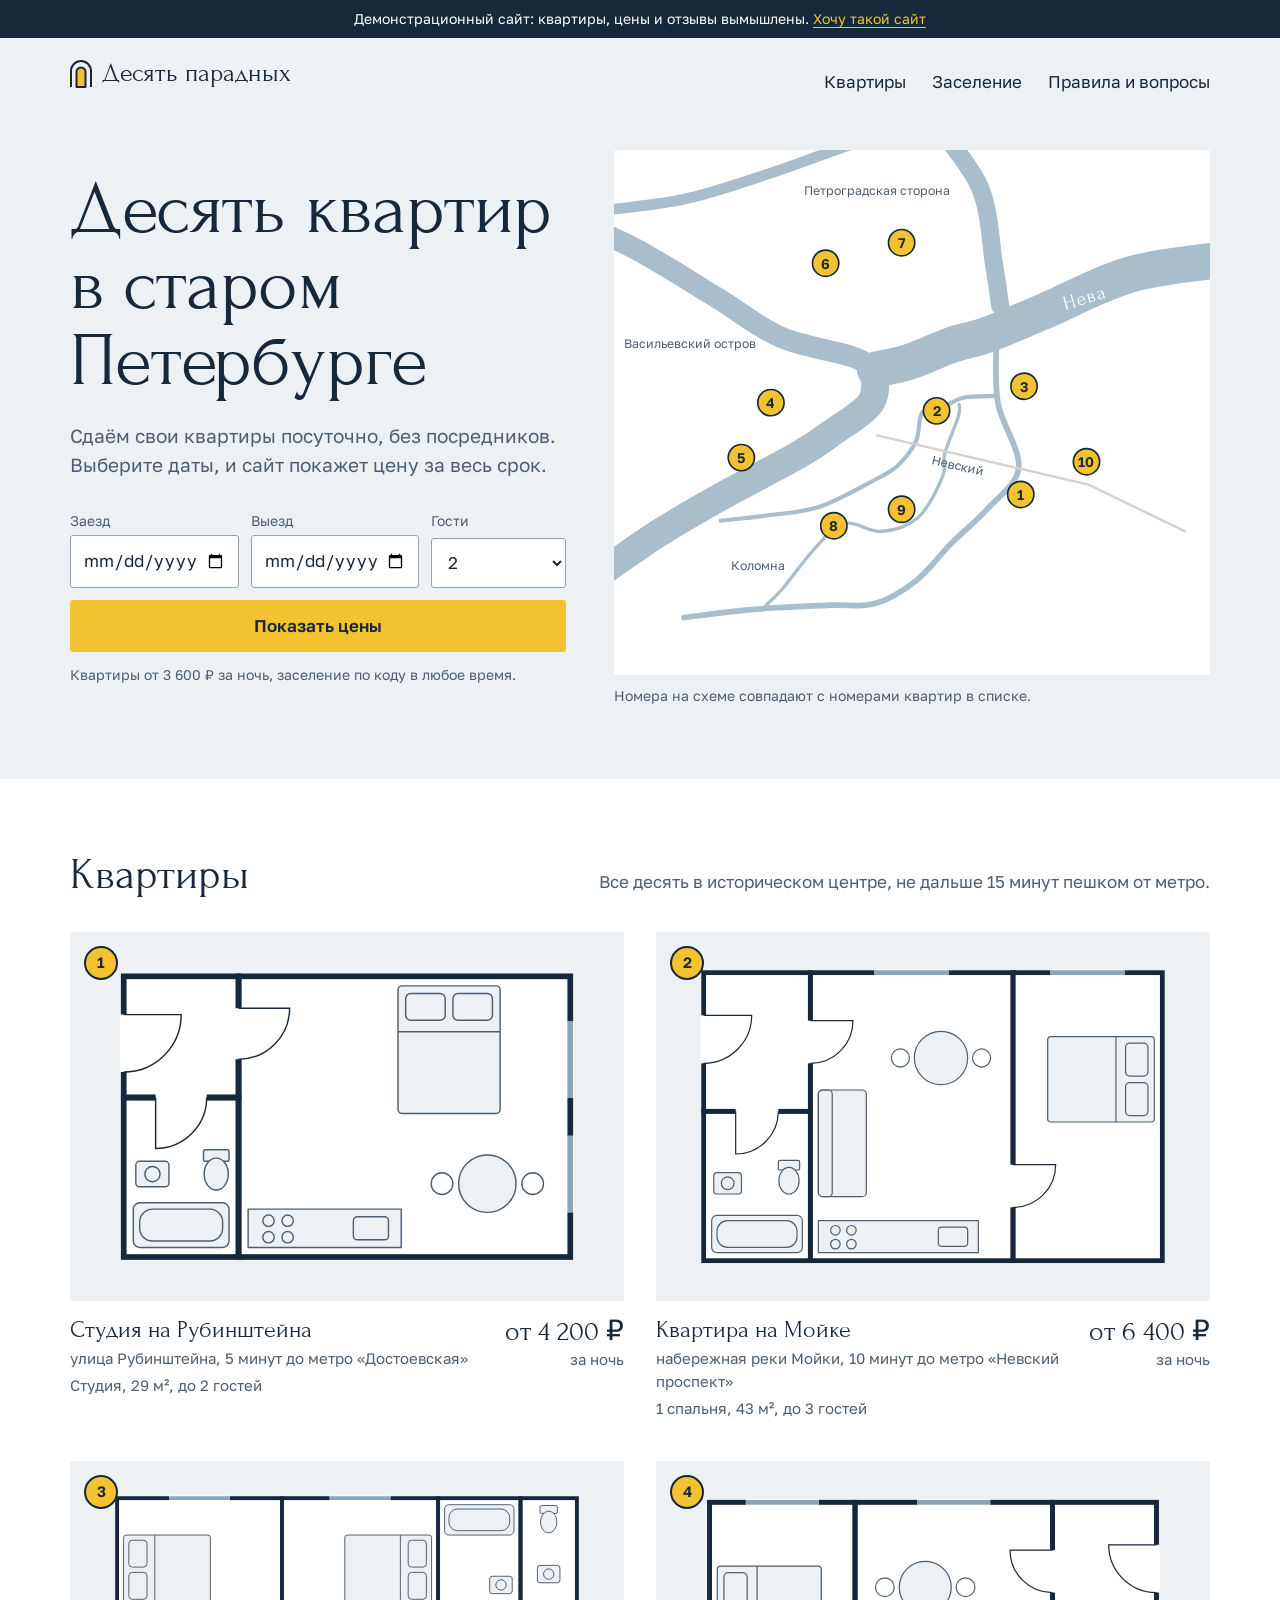
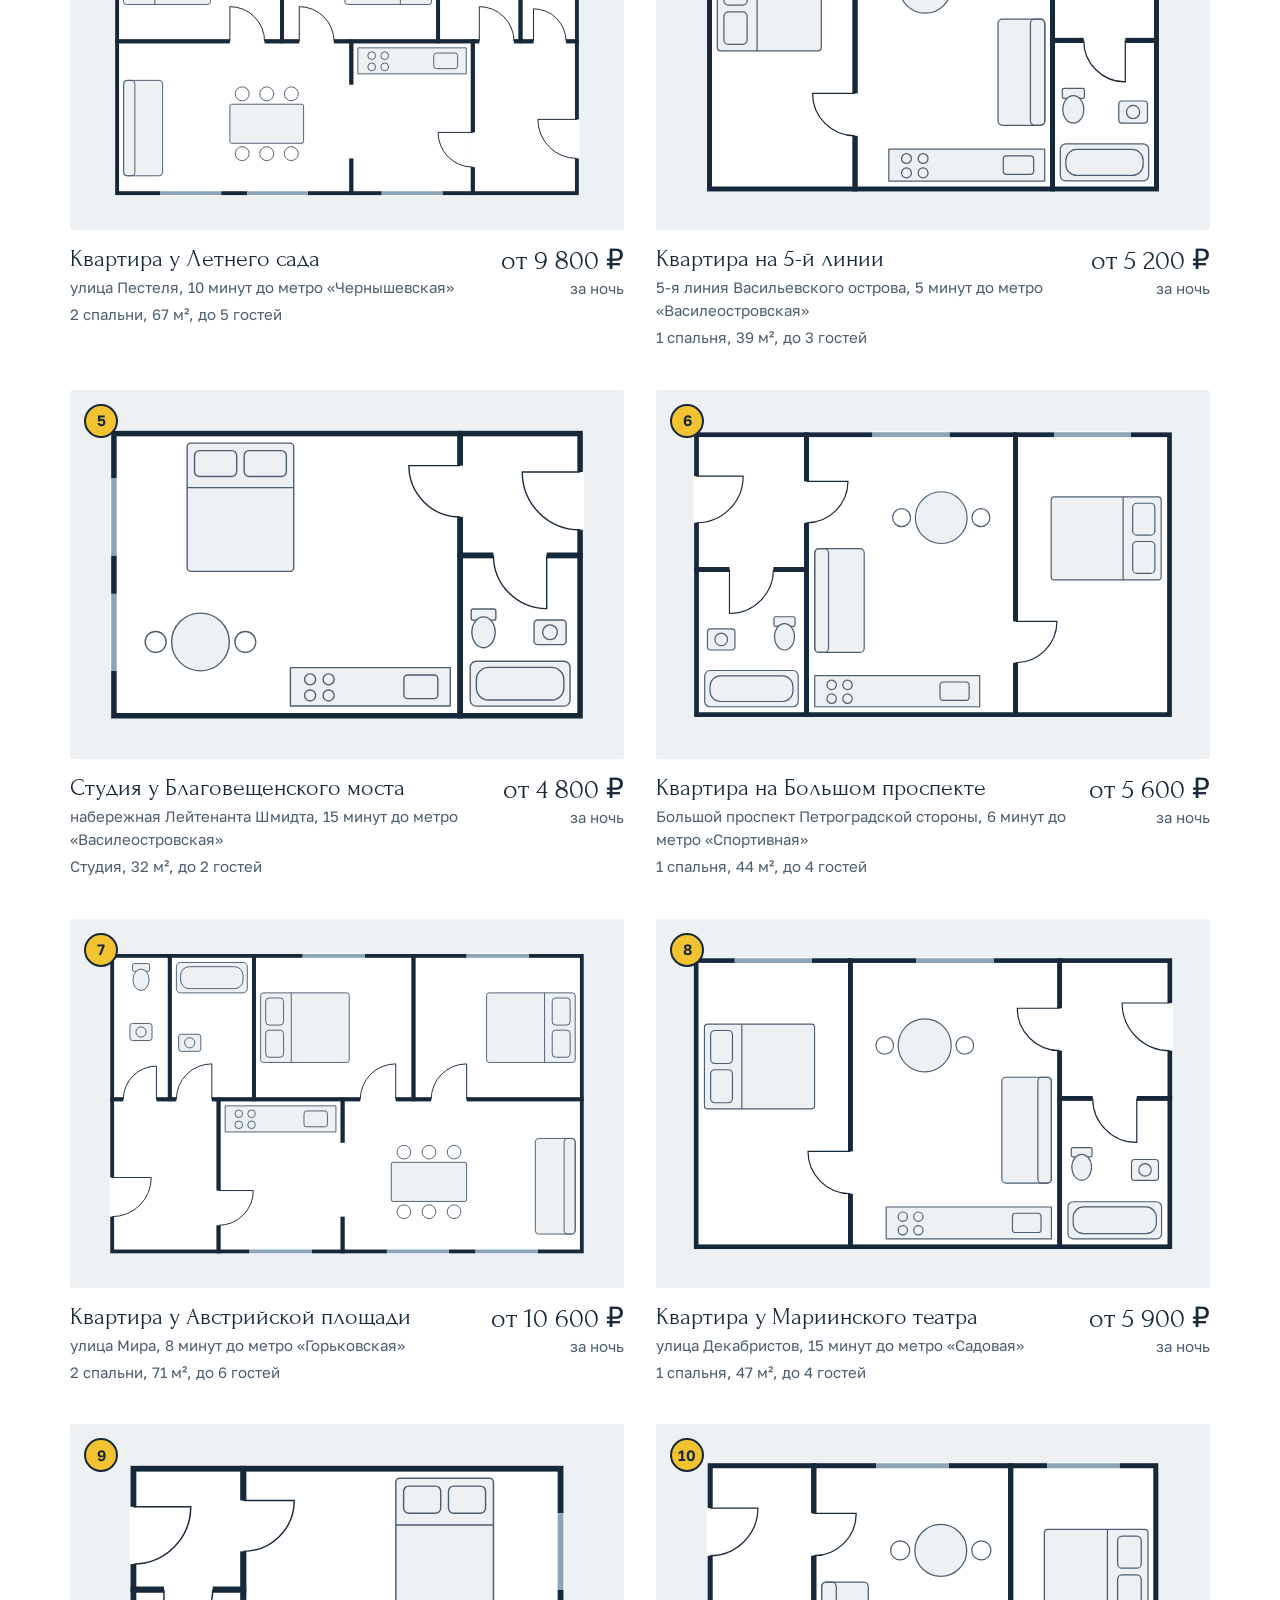
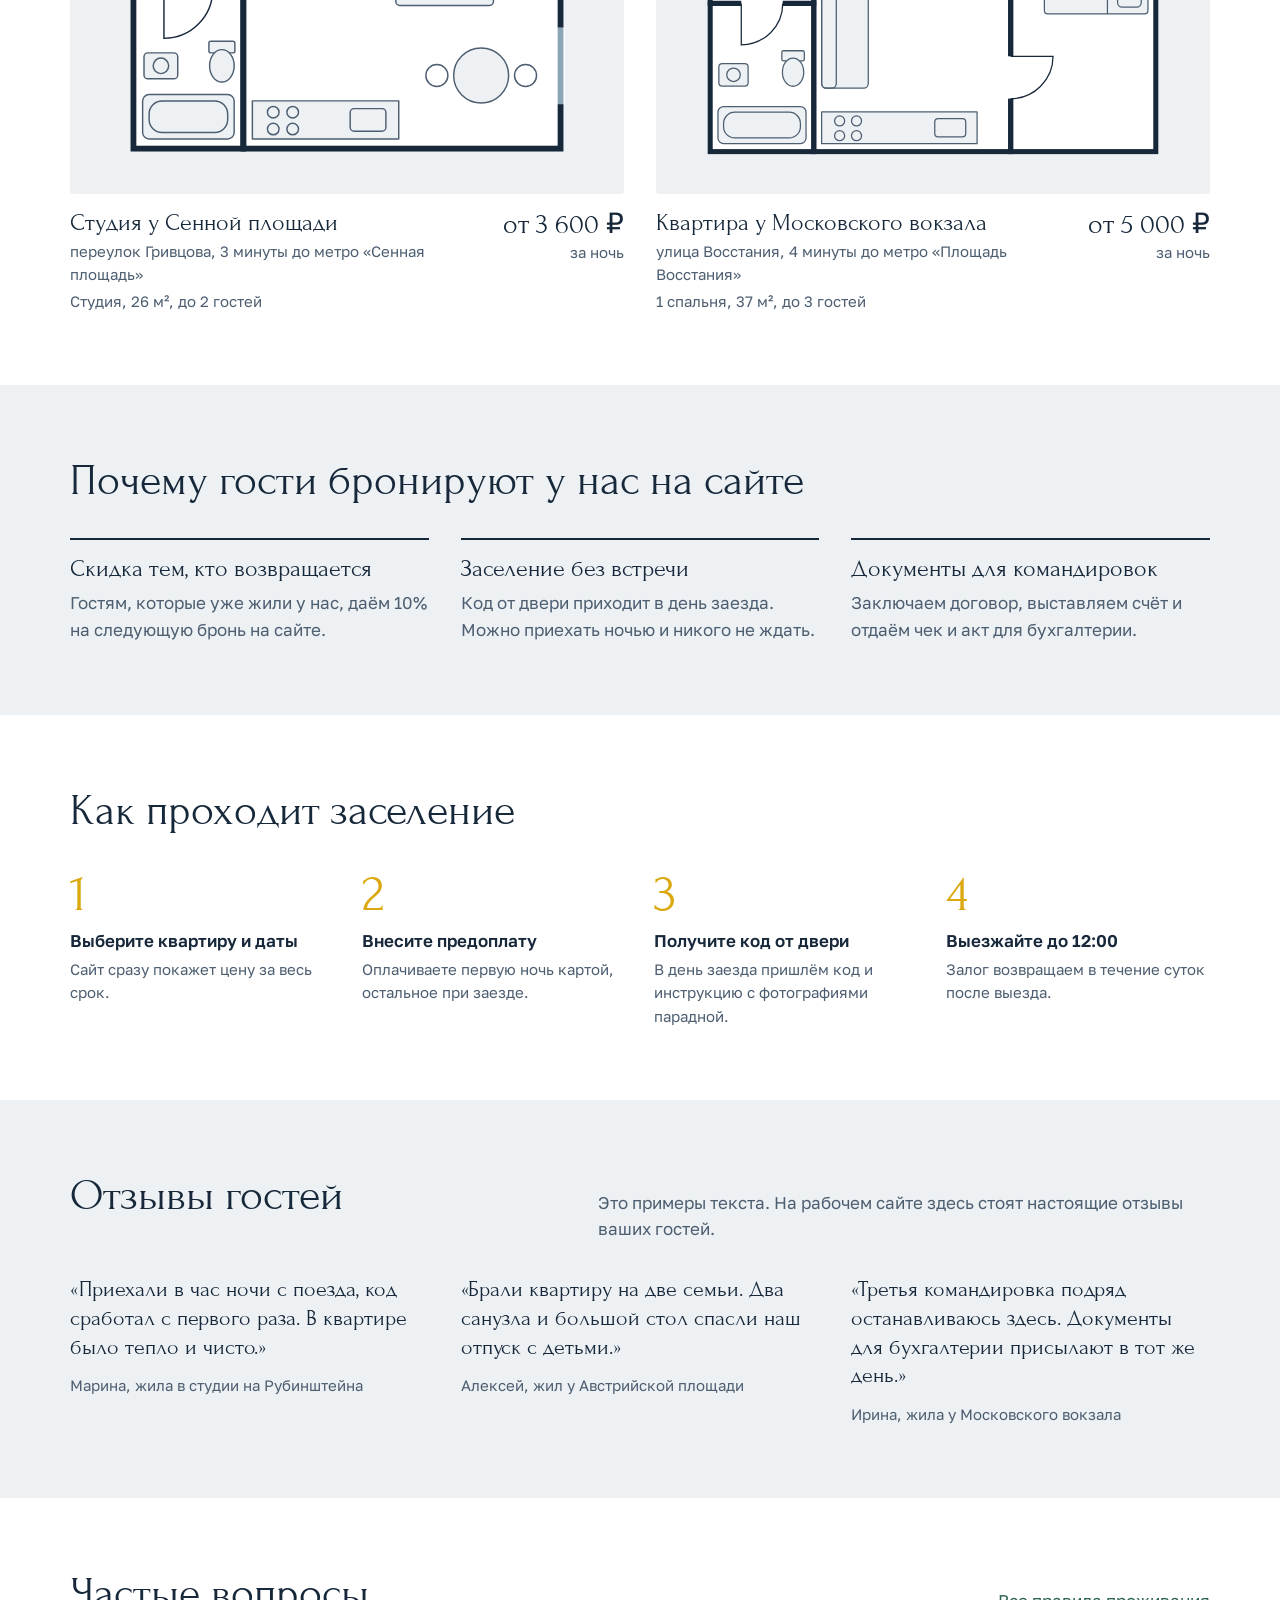
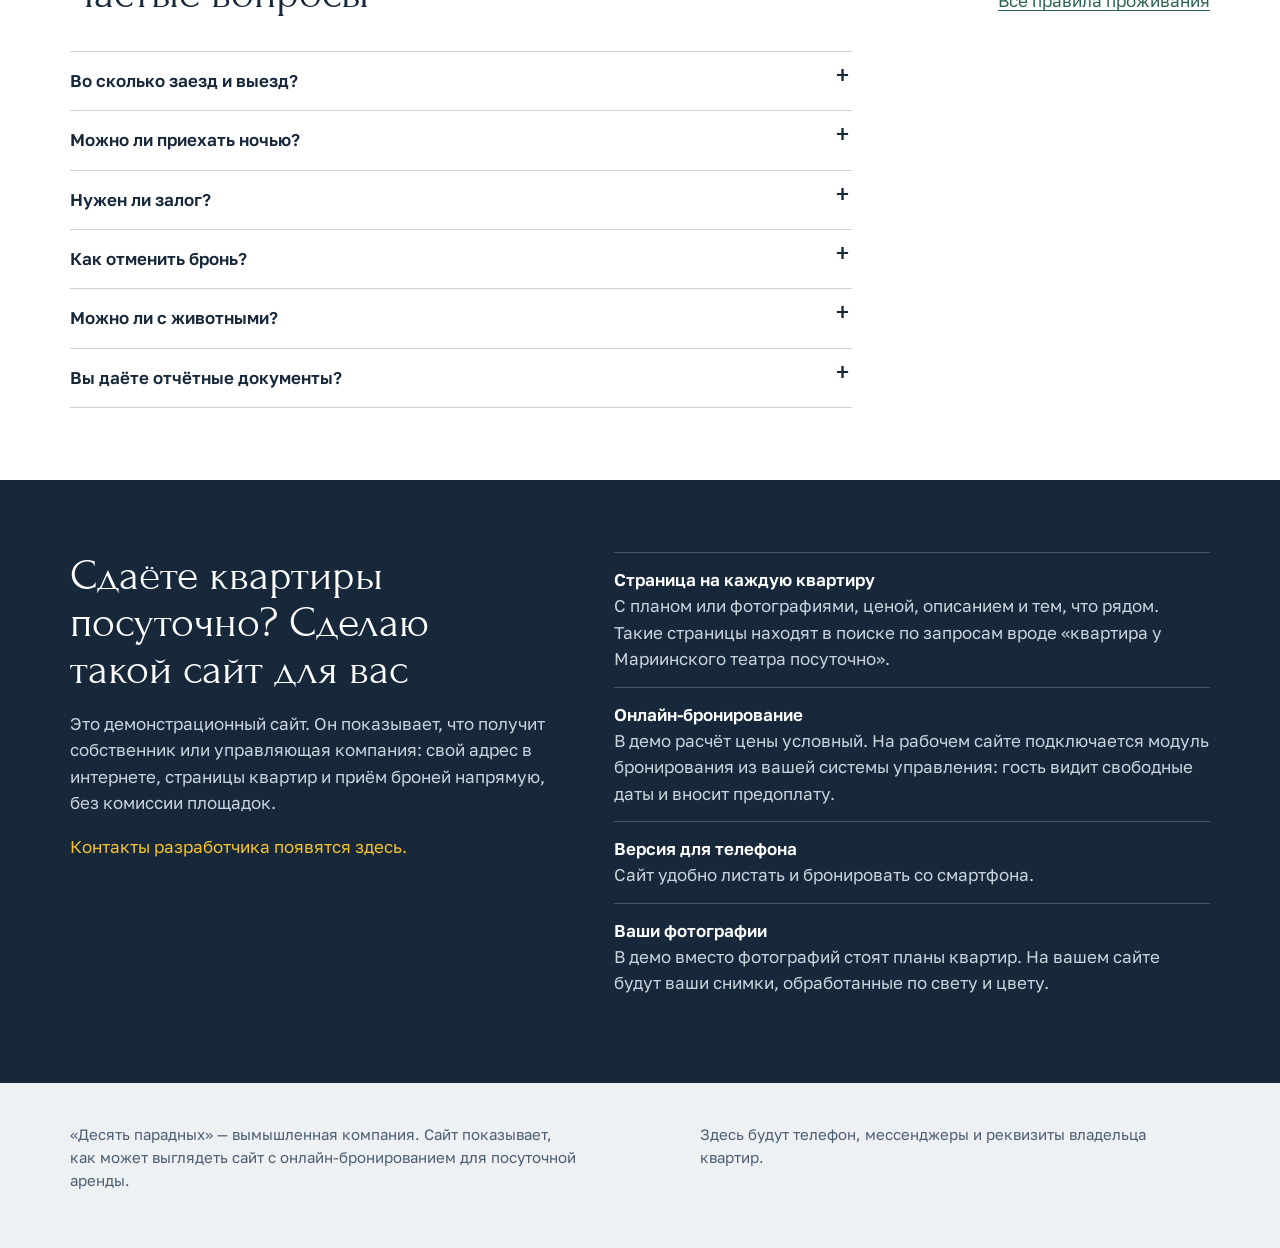
==== index.html @ 89859d84 "Демонстрационный сайт посуточной аренды «Десять парадных» Главная с подбором по датам и схемой центр" ====
<!doctype html>
<html lang="ru">
<head>
<meta charset="utf-8">
<meta name="viewport" content="width=device-width, initial-scale=1">
<title>Десять парадных — квартиры посуточно в центре Санкт-Петербурга</title>
<meta name="description" content="Десять квартир посуточно в историческом центре Петербурга от 3 600 ₽ за ночь. Бронирование напрямую у собственника, заселение по коду в любое время.">
<meta name="robots" content="noindex">
<meta property="og:type" content="website">
<meta property="og:title" content="Десять парадных — квартиры посуточно в центре Санкт-Петербурга">
<meta property="og:description" content="Десять квартир посуточно в историческом центре Петербурга от 3 600 ₽ за ночь. Бронирование напрямую у собственника, заселение по коду в любое время.">
<meta property="og:locale" content="ru_RU">
<meta name="theme-color" content="#17283a">
<link rel="icon" href="assets/favicon.svg" type="image/svg+xml">
<link rel="preconnect" href="https://fonts.googleapis.com"><link rel="preconnect" href="https://fonts.gstatic.com" crossorigin><link rel="stylesheet" href="https://fonts.googleapis.com/css2?family=Forum&amp;family=Golos+Text:wght@400;500;600&amp;display=swap">
<link rel="stylesheet" href="assets/style.css">
</head>
<body>
<p class="demo-note">Демонстрационный сайт: квартиры, цены и отзывы вымышлены. <a href="index.html#owners">Хочу такой сайт</a></p>
<header class="wrap site-header">
<a class="brand" href="index.html"><svg viewBox="0 0 22 28" aria-hidden="true" focusable="false"><path d="M1 27V11a10 10 0 0 1 20 0v16" fill="none" stroke="currentColor" stroke-width="2"/><path d="M6.5 27V12a4.5 4.5 0 0 1 9 0v15z" fill="#f2c230" stroke="currentColor" stroke-width="2" stroke-linejoin="round"/></svg>Десять парадных</a>
<nav class="site-nav" aria-label="Основное меню">
<a href="index.html#kvartiry">Квартиры</a>
<a href="index.html#zaselenie">Заселение</a>
<a href="pravila.html">Правила и вопросы</a>
</nav>
</header>
<main>
<div class="wrap hero">
<div>
<h1>Десять квартир в старом Петербурге</h1>
<p class="hero-lead">Сдаём свои квартиры посуточно, без посредников. Выберите даты, и сайт покажет цену за весь срок.</p>
<form class="search" data-search novalidate>
<div class="field"><label for="s-in">Заезд</label><input id="s-in" name="in" type="date" required></div>
<div class="field"><label for="s-out">Выезд</label><input id="s-out" name="out" type="date" required></div>
<div class="field field-guests"><label for="s-g">Гости</label><select id="s-g" name="g"><option value="1">1</option><option value="2" selected>2</option><option value="3">3</option><option value="4">4</option><option value="5">5</option><option value="6">6</option></select></div>
<button class="button" type="submit">Показать цены</button>
<p class="form-error" data-error role="alert"></p>
</form>
<p class="search-hint">Квартиры от 3 600 ₽ за ночь, заселение по коду в любое время.</p>
</div>
<figure class="map-figure">
<svg class="map" viewBox="0 0 725 639" role="group" aria-label="Схема центра Санкт-Петербурга с квартирами"><path class="map-water" stroke-width="44" d="M775.2 129.8 C751.8 133.1 677.2 138.6 635.1 149.8 C593.0 160.9 552.6 184.2 522.6 196.7 C492.6 209.2 473.8 217.8 455.1 224.6 C436.3 231.5 425.9 232.1 410.1 237.6 C394.2 243.1 375.5 252.6 360.1 257.6 C344.7 262.6 324.7 265.9 317.6 267.6"/><path class="map-water" stroke-width="34" d="M317.6 267.6 C316.7 274.2 321.3 294.7 312.6 307.5 C303.8 320.3 280.1 333.6 265.1 344.4 C250.1 355.3 244.2 359.9 222.5 372.4 C200.9 384.9 163.8 403.2 135.0 419.3 C106.3 435.5 80.9 449.3 50.0 469.2 C19.2 489.2 -33.3 527.5 -50.0 539.1"/><path class="map-water" stroke-width="26" d="M317.6 267.6 C313.0 264.9 309.2 258.3 290.1 251.6 C270.9 244.9 230.0 239.6 202.5 227.6 C175.0 215.7 154.6 197.7 125.0 179.7 C95.4 161.7 56.7 136.4 25.0 119.8 C-6.7 103.2 -50.0 86.5 -65.0 79.9"/><path class="map-water" stroke-width="22" d="M470.1 189.7 C468.8 181.4 466.8 163.9 462.6 139.8 C458.4 115.6 458.0 74.9 445.1 44.9 C432.2 15.0 395.1 -25.8 385.1 -39.9"/><path class="map-water" stroke-width="13" d="M385.1 -39.9 C366.7 -33.6 308.4 -13.6 275.1 -2.0 C241.7 9.7 216.7 19.6 185.0 30.0 C153.4 40.3 120.0 52.4 85.0 59.9 C50.0 67.4 -6.7 72.4 -25.0 74.9"/><path class="map-water" stroke-width="7" d="M465.1 241.6 C465.5 252.9 463.0 285.4 467.6 309.5 C472.2 333.6 494.7 365.2 492.6 386.4 C490.5 407.5 468.8 420.8 455.1 436.3 C441.3 451.8 424.7 464.6 410.1 479.2 C395.5 493.9 383.0 512.0 367.6 524.2 C352.2 536.3 335.1 547.1 317.6 552.1 C300.1 557.1 287.1 552.9 262.6 554.1 C238.0 555.3 199.6 556.6 170.0 559.1 C140.4 561.6 99.2 567.4 85.0 569.1"/><path class="map-water" stroke-width="5" d="M465.1 299.5 C458.4 299.9 436.3 299.0 425.1 301.5 C413.8 304.0 405.9 311.5 397.6 314.5 C389.2 317.5 380.1 312.8 375.1 319.5 C370.1 326.1 372.6 343.6 367.6 354.4 C362.6 365.2 353.4 376.6 345.1 384.4 C336.7 392.2 333.4 393.0 317.6 401.4 C301.7 409.7 271.3 427.1 250.1 434.3 C228.8 441.5 210.0 441.5 190.0 444.3 C170.0 447.1 140.0 450.1 130.0 451.3"/><path class="map-water" stroke-width="4" d="M420.1 309.5 C419.9 312.0 422.0 314.5 419.1 324.5 C416.2 334.5 405.8 357.3 402.6 369.4 C399.4 381.6 405.5 384.4 400.1 397.4 C394.7 410.3 382.6 436.1 370.1 447.3 C357.6 458.4 340.1 463.1 325.1 464.3 C310.1 465.4 293.4 450.9 280.1 454.3 C266.7 457.6 257.6 470.9 245.1 484.2 C232.5 497.5 215.0 522.5 205.0 534.1 C195.0 545.8 188.4 550.8 185.0 554.1"/><path class="map-street" d="M320.1 347.4 L577.6 407.3 L695.1 464.3"/><text class="map-label map-label-water" x="575.1" y="186.7" text-anchor="middle" transform="rotate(-16 575.1 186.7)" aria-hidden="true">Нева</text><text class="map-label" x="12.5" y="241.6" text-anchor="start" aria-hidden="true">Васильевский остров</text><text class="map-label" x="320.1" y="54.9" text-anchor="middle" aria-hidden="true">Петроградская сторона</text><text class="map-label" x="417.6" y="389.4" text-anchor="middle" transform="rotate(13 417.6 389.4)" aria-hidden="true">Невский</text><text class="map-label" x="175.0" y="511.2" text-anchor="middle" aria-hidden="true">Коломна</text><a class="map-pin" href="kvartiry/studiya-na-rubinshteyna.html" data-href="kvartiry/studiya-na-rubinshteyna.html" data-pin="1" aria-label="1. Студия на Рубинштейна"><circle cx="495.1" cy="419.3" r="16"/><text x="495.1" y="419.3">1</text></a><a class="map-pin" href="kvartiry/kvartira-na-moyke.html" data-href="kvartiry/kvartira-na-moyke.html" data-pin="2" aria-label="2. Квартира на Мойке"><circle cx="392.6" cy="317.5" r="16"/><text x="392.6" y="317.5">2</text></a><a class="map-pin" href="kvartiry/kvartira-u-letnego-sada.html" data-href="kvartiry/kvartira-u-letnego-sada.html" data-pin="3" aria-label="3. Квартира у Летнего сада"><circle cx="499.1" cy="287.5" r="16"/><text x="499.1" y="287.5">3</text></a><a class="map-pin" href="kvartiry/kvartira-na-pyatoy-linii.html" data-href="kvartiry/kvartira-na-pyatoy-linii.html" data-pin="4" aria-label="4. Квартира на 5-й линии"><circle cx="191.0" cy="307.5" r="16"/><text x="191.0" y="307.5">4</text></a><a class="map-pin" href="kvartiry/studiya-u-blagoveshchenskogo-mosta.html" data-href="kvartiry/studiya-u-blagoveshchenskogo-mosta.html" data-pin="5" aria-label="5. Студия у Благовещенского моста"><circle cx="155.0" cy="374.4" r="16"/><text x="155.0" y="374.4">5</text></a><a class="map-pin" href="kvartiry/kvartira-na-bolshom-prospekte.html" data-href="kvartiry/kvartira-na-bolshom-prospekte.html" data-pin="6" aria-label="6. Квартира на Большом проспекте"><circle cx="257.6" cy="137.8" r="16"/><text x="257.6" y="137.8">6</text></a><a class="map-pin" href="kvartiry/kvartira-u-avstriyskoy-ploshchadi.html" data-href="kvartiry/kvartira-u-avstriyskoy-ploshchadi.html" data-pin="7" aria-label="7. Квартира у Австрийской площади"><circle cx="350.1" cy="112.8" r="16"/><text x="350.1" y="112.8">7</text></a><a class="map-pin" href="kvartiry/kvartira-u-mariinskogo.html" data-href="kvartiry/kvartira-u-mariinskogo.html" data-pin="8" aria-label="8. Квартира у Мариинского театра"><circle cx="267.6" cy="457.3" r="16"/><text x="267.6" y="457.3">8</text></a><a class="map-pin" href="kvartiry/studiya-u-sennoy.html" data-href="kvartiry/studiya-u-sennoy.html" data-pin="9" aria-label="9. Студия у Сенной площади"><circle cx="350.1" cy="437.3" r="16"/><text x="350.1" y="437.3">9</text></a><a class="map-pin" href="kvartiry/kvartira-u-moskovskogo-vokzala.html" data-href="kvartiry/kvartira-u-moskovskogo-vokzala.html" data-pin="10" aria-label="10. Квартира у Московского вокзала"><circle cx="575.1" cy="379.4" r="16"/><text x="575.1" y="379.4">10</text></a></svg>
<figcaption>Номера на схеме совпадают с номерами квартир в списке.</figcaption>
</figure>
</div>

<section class="section section-paper" id="kvartiry" aria-labelledby="h-flats">
<div class="wrap">
<div class="section-head">
<h2 id="h-flats">Квартиры</h2>
<p class="section-note" data-default-note>Все десять в историческом центре, не дальше 15 минут пешком от метро.</p>
<p class="result" data-result hidden><span data-result-text></span> <button class="link-button" type="button" data-reset>Сбросить даты</button></p>
</div>
<ul class="cards">
<li class="card" data-card="1" data-price="4200" data-weekend="5400" data-guests="2" data-min="1">
<a class="card-plan" href="kvartiry/studiya-na-rubinshteyna.html" data-plan-link tabindex="-1" aria-hidden="true"><svg viewBox="0 0 431.2 285.6" aria-hidden="true" focusable="false"><rect class="plan-floor" x="19.6" y="19.6" width="100.8" height="106.4"/><rect class="plan-floor" x="19.6" y="126" width="100.8" height="140"/><rect class="plan-floor" x="120.4" y="19.6" width="291.2" height="246.4"/><rect class="plan-soft" x="260.4" y="28" width="89.6" height="112" rx="3.4"/><rect class="plan-item" x="267.1" y="34.7" width="34.7" height="23.5" rx="4.5"/><rect class="plan-item" x="308.6" y="34.7" width="34.7" height="23.5" rx="4.5"/><line class="plan-item" x1="260.4" y1="68.3" x2="350" y2="68.3"/><rect class="plan-soft" x="128.8" y="224" width="134.4" height="33.6"/><circle class="plan-item" cx="146.7" cy="234.1" r="5"/><circle class="plan-item" cx="163.5" cy="234.1" r="5"/><circle class="plan-item" cx="146.7" cy="248.6" r="5"/><circle class="plan-item" cx="163.5" cy="248.6" r="5"/><rect class="plan-item" x="221.2" y="230.7" width="30.8" height="20.2" rx="3.4"/><circle class="plan-soft" cx="338.8" cy="201.6" r="25.2"/><circle class="plan-item" cx="299" cy="201.6" r="9.5"/><circle class="plan-item" cx="378.6" cy="201.6" r="9.5"/><rect class="plan-soft" x="28" y="218.4" width="84" height="39.2" rx="5.6"/><rect class="plan-item" x="33.6" y="224" width="72.8" height="28" rx="11.2"/><rect class="plan-soft" x="89.6" y="171.9" width="22.4" height="10.1" rx="1.7"/><ellipse class="plan-soft" cx="100.8" cy="193.2" rx="10.6" ry="14"/><rect class="plan-soft" x="30.2" y="182" width="29.1" height="22.4" rx="3.4"/><circle class="plan-item" cx="44.8" cy="193.2" r="6.7"/><rect class="plan-wall" x="19.6" y="19.6" width="100.8" height="106.4"/><rect class="plan-wall" x="19.6" y="126" width="100.8" height="140"/><rect class="plan-wall" x="120.4" y="19.6" width="291.2" height="246.4"/><line class="plan-gap" x1="411.6" y1="58.8" x2="411.6" y2="126"/><line class="plan-window" x1="411.6" y1="58.8" x2="411.6" y2="126"/><line class="plan-gap" x1="411.6" y1="159.6" x2="411.6" y2="226.8"/><line class="plan-window" x1="411.6" y1="159.6" x2="411.6" y2="226.8"/><line class="plan-gap" x1="19.6" y1="53.2" x2="19.6" y2="103.6"/><path class="plan-door" d="M19.6 53.2 L70 53.2 A50.4 50.4 0 0 1 19.6 103.6"/><line class="plan-gap" x1="120.4" y1="47.6" x2="120.4" y2="92.4"/><path class="plan-door" d="M120.4 47.6 L165.2 47.6 A44.8 44.8 0 0 1 120.4 92.4"/><line class="plan-gap" x1="47.6" y1="126" x2="92.4" y2="126"/><path class="plan-door" d="M47.6 126 L47.6 170.8 A44.8 44.8 0 0 0 92.4 126"/></svg><span class="card-num">1</span></a>
<div class="card-body">
<h3><a href="kvartiry/studiya-na-rubinshteyna.html" data-href="kvartiry/studiya-na-rubinshteyna.html">Студия на Рубинштейна</a></h3>
<p class="card-price"><span class="price-main" data-price-main>от 4 200 ₽</span> <span data-price-note>за ночь</span></p>
<p class="card-where">улица Рубинштейна, 5 минут до метро «Достоевская»</p>
<p class="card-facts">Студия, 29 м², до 2 гостей</p>
</div>
</li>
<li class="card" data-card="2" data-price="6400" data-weekend="7900" data-guests="3" data-min="2">
<a class="card-plan" href="kvartiry/kvartira-na-moyke.html" data-plan-link tabindex="-1" aria-hidden="true"><svg viewBox="0 0 520.8 341.6" aria-hidden="true" focusable="false"><rect class="plan-floor" x="19.6" y="19.6" width="112" height="145.6"/><rect class="plan-floor" x="19.6" y="165.2" width="112" height="156.8"/><rect class="plan-floor" x="131.6" y="19.6" width="212.8" height="302.4"/><rect class="plan-floor" x="344.4" y="19.6" width="156.8" height="302.4"/><rect class="plan-soft" x="140" y="280" width="168" height="33.6"/><circle class="plan-item" cx="157.9" cy="290.1" r="5"/><circle class="plan-item" cx="174.7" cy="290.1" r="5"/><circle class="plan-item" cx="157.9" cy="304.6" r="5"/><circle class="plan-item" cx="174.7" cy="304.6" r="5"/><rect class="plan-item" x="266" y="286.7" width="30.8" height="20.2" rx="3.4"/><rect class="plan-soft" x="140" y="142.8" width="50.4" height="112" rx="4.5"/><rect class="plan-item" x="140" y="142.8" width="14.6" height="112" rx="4.5"/><circle class="plan-soft" cx="268.8" cy="109.2" r="28"/><circle class="plan-item" cx="226.2" cy="109.2" r="9.5"/><circle class="plan-item" cx="311.4" cy="109.2" r="9.5"/><rect class="plan-soft" x="380.8" y="86.8" width="112" height="89.6" rx="3.4"/><rect class="plan-item" x="462.6" y="93.5" width="23.5" height="34.7" rx="4.5"/><rect class="plan-item" x="462.6" y="135" width="23.5" height="34.7" rx="4.5"/><line class="plan-item" x1="452.5" y1="86.8" x2="452.5" y2="176.4"/><rect class="plan-soft" x="28" y="274.4" width="95.2" height="39.2" rx="5.6"/><rect class="plan-item" x="33.6" y="280" width="84" height="28" rx="11.2"/><rect class="plan-soft" x="98" y="216.7" width="22.4" height="10.1" rx="1.7"/><ellipse class="plan-soft" cx="109.2" cy="238" rx="10.6" ry="14"/><rect class="plan-soft" x="30.2" y="229.6" width="29.1" height="22.4" rx="3.4"/><circle class="plan-item" cx="44.8" cy="240.8" r="6.7"/><rect class="plan-wall" x="19.6" y="19.6" width="112" height="145.6"/><rect class="plan-wall" x="19.6" y="165.2" width="112" height="156.8"/><rect class="plan-wall" x="131.6" y="19.6" width="212.8" height="302.4"/><rect class="plan-wall" x="344.4" y="19.6" width="156.8" height="302.4"/><line class="plan-gap" x1="198.8" y1="19.6" x2="277.2" y2="19.6"/><line class="plan-window" x1="198.8" y1="19.6" x2="277.2" y2="19.6"/><line class="plan-gap" x1="383.6" y1="19.6" x2="462" y2="19.6"/><line class="plan-window" x1="383.6" y1="19.6" x2="462" y2="19.6"/><line class="plan-gap" x1="19.6" y1="64.4" x2="19.6" y2="114.8"/><path class="plan-door" d="M19.6 64.4 L70 64.4 A50.4 50.4 0 0 1 19.6 114.8"/><line class="plan-gap" x1="131.6" y1="70" x2="131.6" y2="114.8"/><path class="plan-door" d="M131.6 70 L176.4 70 A44.8 44.8 0 0 1 131.6 114.8"/><line class="plan-gap" x1="53.2" y1="165.2" x2="98" y2="165.2"/><path class="plan-door" d="M53.2 165.2 L53.2 210 A44.8 44.8 0 0 0 98 165.2"/><line class="plan-gap" x1="344.4" y1="221.2" x2="344.4" y2="266"/><path class="plan-door" d="M344.4 221.2 L389.2 221.2 A44.8 44.8 0 0 1 344.4 266"/></svg><span class="card-num">2</span></a>
<div class="card-body">
<h3><a href="kvartiry/kvartira-na-moyke.html" data-href="kvartiry/kvartira-na-moyke.html">Квартира на Мойке</a></h3>
<p class="card-price"><span class="price-main" data-price-main>от 6 400 ₽</span> <span data-price-note>за ночь</span></p>
<p class="card-where">набережная реки Мойки, 10 минут до метро «Невский проспект»</p>
<p class="card-facts">1 спальня, 43 м², до 3 гостей</p>
</div>
</li>
<li class="card" data-card="3" data-price="9800" data-weekend="12400" data-guests="5" data-min="2">
<a class="card-plan" href="kvartiry/kvartira-u-letnego-sada.html" data-plan-link tabindex="-1" aria-hidden="true"><svg viewBox="0 0 632.8 420" aria-hidden="true" focusable="false"><rect class="plan-floor" x="19.6" y="19.6" width="212.8" height="184.8"/><rect class="plan-floor" x="232.4" y="19.6" width="201.6" height="184.8"/><rect class="plan-floor" x="434" y="19.6" width="106.4" height="184.8"/><rect class="plan-floor" x="540.4" y="19.6" width="72.8" height="184.8"/><rect class="plan-floor" x="19.6" y="204.4" width="302.4" height="196"/><rect class="plan-floor" x="322" y="204.4" width="156.8" height="196"/><rect class="plan-floor" x="478.8" y="204.4" width="134.4" height="196"/><rect class="plan-soft" x="28" y="67.2" width="112" height="89.6" rx="3.4"/><rect class="plan-item" x="34.7" y="73.9" width="23.5" height="34.7" rx="4.5"/><rect class="plan-item" x="34.7" y="115.4" width="23.5" height="34.7" rx="4.5"/><line class="plan-item" x1="68.3" y1="67.2" x2="68.3" y2="156.8"/><rect class="plan-soft" x="313.6" y="67.2" width="112" height="89.6" rx="3.4"/><rect class="plan-item" x="395.4" y="73.9" width="23.5" height="34.7" rx="4.5"/><rect class="plan-item" x="395.4" y="115.4" width="23.5" height="34.7" rx="4.5"/><line class="plan-item" x1="385.3" y1="67.2" x2="385.3" y2="156.8"/><rect class="plan-soft" x="28" y="254.8" width="50.4" height="123.2" rx="4.5"/><rect class="plan-item" x="28" y="254.8" width="14.6" height="123.2" rx="4.5"/><rect class="plan-soft" x="165.2" y="285.6" width="95.2" height="50.4" rx="2.2"/><circle class="plan-item" cx="181.1" cy="272.2" r="9"/><circle class="plan-item" cx="181.1" cy="349.4" r="9"/><circle class="plan-item" cx="212.8" cy="272.2" r="9"/><circle class="plan-item" cx="212.8" cy="349.4" r="9"/><circle class="plan-item" cx="244.5" cy="272.2" r="9"/><circle class="plan-item" cx="244.5" cy="349.4" r="9"/><rect class="plan-soft" x="330.4" y="212.8" width="140" height="33.6"/><circle class="plan-item" cx="348.3" cy="222.9" r="5"/><circle class="plan-item" cx="365.1" cy="222.9" r="5"/><circle class="plan-item" cx="348.3" cy="237.4" r="5"/><circle class="plan-item" cx="365.1" cy="237.4" r="5"/><rect class="plan-item" x="428.4" y="219.5" width="30.8" height="20.2" rx="3.4"/><rect class="plan-soft" x="442.4" y="28" width="89.6" height="39.2" rx="5.6"/><rect class="plan-item" x="448" y="33.6" width="78.4" height="28" rx="11.2"/><rect class="plan-soft" x="500.6" y="120.4" width="29.1" height="22.4" rx="3.4"/><circle class="plan-item" cx="515.2" cy="131.6" r="6.7"/><rect class="plan-soft" x="565.6" y="29.1" width="22.4" height="10.1" rx="1.7"/><ellipse class="plan-soft" cx="576.8" cy="50.4" rx="10.6" ry="14"/><rect class="plan-soft" x="562.2" y="106.4" width="29.1" height="22.4" rx="3.4"/><circle class="plan-item" cx="576.8" cy="117.6" r="6.7"/><rect class="plan-wall" x="19.6" y="19.6" width="212.8" height="184.8"/><rect class="plan-wall" x="232.4" y="19.6" width="201.6" height="184.8"/><rect class="plan-wall" x="434" y="19.6" width="106.4" height="184.8"/><rect class="plan-wall" x="540.4" y="19.6" width="72.8" height="184.8"/><rect class="plan-wall" x="19.6" y="204.4" width="302.4" height="196"/><rect class="plan-wall" x="322" y="204.4" width="156.8" height="196"/><rect class="plan-wall" x="478.8" y="204.4" width="134.4" height="196"/><line class="plan-gap" x1="86.8" y1="19.6" x2="165.2" y2="19.6"/><line class="plan-window" x1="86.8" y1="19.6" x2="165.2" y2="19.6"/><line class="plan-gap" x1="294" y1="19.6" x2="372.4" y2="19.6"/><line class="plan-window" x1="294" y1="19.6" x2="372.4" y2="19.6"/><line class="plan-gap" x1="75.6" y1="400.4" x2="154" y2="400.4"/><line class="plan-window" x1="75.6" y1="400.4" x2="154" y2="400.4"/><line class="plan-gap" x1="187.6" y1="400.4" x2="266" y2="400.4"/><line class="plan-window" x1="187.6" y1="400.4" x2="266" y2="400.4"/><line class="plan-gap" x1="361.2" y1="400.4" x2="439.6" y2="400.4"/><line class="plan-window" x1="361.2" y1="400.4" x2="439.6" y2="400.4"/><line class="plan-gap" x1="613.2" y1="305.2" x2="613.2" y2="355.6"/><path class="plan-door" d="M613.2 305.2 L562.8 305.2 A50.4 50.4 0 0 0 613.2 355.6"/><line class="plan-gap" x1="165.2" y1="204.4" x2="210" y2="204.4"/><path class="plan-door" d="M165.2 204.4 L165.2 159.6 A44.8 44.8 0 0 1 210 204.4"/><line class="plan-gap" x1="254.8" y1="204.4" x2="299.6" y2="204.4"/><path class="plan-door" d="M254.8 204.4 L254.8 159.6 A44.8 44.8 0 0 1 299.6 204.4"/><line class="plan-gap" x1="487.2" y1="204.4" x2="532" y2="204.4"/><path class="plan-door" d="M487.2 204.4 L487.2 159.6 A44.8 44.8 0 0 1 532 204.4"/><line class="plan-gap" x1="557.2" y1="204.4" x2="599.2" y2="204.4"/><path class="plan-door" d="M557.2 204.4 L557.2 162.4 A42 42 0 0 1 599.2 204.4"/><line class="plan-gap" x1="478.8" y1="322" x2="478.8" y2="366.8"/><path class="plan-door" d="M478.8 322 L434 322 A44.8 44.8 0 0 0 478.8 366.8"/><line class="plan-gap" x1="322" y1="260.4" x2="322" y2="355.6"/></svg><span class="card-num">3</span></a>
<div class="card-body">
<h3><a href="kvartiry/kvartira-u-letnego-sada.html" data-href="kvartiry/kvartira-u-letnego-sada.html">Квартира у Летнего сада</a></h3>
<p class="card-price"><span class="price-main" data-price-main>от 9 800 ₽</span> <span data-price-note>за ночь</span></p>
<p class="card-where">улица Пестеля, 10 минут до метро «Чернышевская»</p>
<p class="card-facts">2 спальни, 67 м², до 5 гостей</p>
</div>
</li>
<li class="card" data-card="4" data-price="5200" data-weekend="6500" data-guests="3" data-min="1">
<a class="card-plan" href="kvartiry/kvartira-na-pyatoy-linii.html" data-plan-link tabindex="-1" aria-hidden="true"><svg viewBox="0 0 491.9 329.5" aria-hidden="true" focusable="false"><rect class="plan-floor" x="367" y="19.6" width="105.3" height="139.8"/><rect class="plan-floor" x="367" y="159.4" width="105.3" height="150.5"/><rect class="plan-floor" x="167" y="19.6" width="200" height="290.3"/><rect class="plan-floor" x="19.6" y="19.6" width="147.4" height="290.3"/><rect class="plan-soft" x="201.2" y="269.6" width="157.9" height="32.3"/><circle class="plan-item" cx="219.1" cy="279" r="5"/><circle class="plan-item" cx="235.9" cy="279" r="5"/><circle class="plan-item" cx="219.1" cy="293.6" r="5"/><circle class="plan-item" cx="235.9" cy="293.6" r="5"/><rect class="plan-item" x="317.1" y="276.3" width="30.8" height="18.8" rx="3.4"/><rect class="plan-soft" x="311.8" y="137.9" width="47.4" height="107.5" rx="4.5"/><rect class="plan-item" x="344.6" y="137.9" width="14.6" height="107.5" rx="4.5"/><circle class="plan-soft" cx="238.1" cy="105.6" r="26.3"/><circle class="plan-item" cx="197.2" cy="105.6" r="9.5"/><circle class="plan-item" cx="278.9" cy="105.6" r="9.5"/><rect class="plan-soft" x="27.5" y="84.1" width="105.3" height="86" rx="3.4"/><rect class="plan-item" x="34.2" y="90.8" width="23.5" height="32.9" rx="4.5"/><rect class="plan-item" x="34.2" y="130.5" width="23.5" height="32.9" rx="4.5"/><line class="plan-item" x1="67.8" y1="84.1" x2="67.8" y2="170.1"/><rect class="plan-soft" x="374.9" y="264.2" width="89.5" height="37.6" rx="5.6"/><rect class="plan-item" x="380.5" y="269.8" width="78.3" height="26.4" rx="11.2"/><rect class="plan-soft" x="376.9" y="208" width="22.4" height="10.1" rx="1.7"/><ellipse class="plan-soft" cx="388.1" cy="229.3" rx="10.6" ry="14"/><rect class="plan-soft" x="434.1" y="220.8" width="29.1" height="22.4" rx="3.4"/><circle class="plan-item" cx="448.6" cy="232" r="6.7"/><rect class="plan-wall" x="367" y="19.6" width="105.3" height="139.8"/><rect class="plan-wall" x="367" y="159.4" width="105.3" height="150.5"/><rect class="plan-wall" x="167" y="19.6" width="200" height="290.3"/><rect class="plan-wall" x="19.6" y="19.6" width="147.4" height="290.3"/><line class="plan-gap" x1="230.2" y1="19.6" x2="303.9" y2="19.6"/><line class="plan-window" x1="230.2" y1="19.6" x2="303.9" y2="19.6"/><line class="plan-gap" x1="56.4" y1="19.6" x2="130.1" y2="19.6"/><line class="plan-window" x1="56.4" y1="19.6" x2="130.1" y2="19.6"/><line class="plan-gap" x1="472.3" y1="62.6" x2="472.3" y2="111"/><path class="plan-door" d="M472.3 62.6 L423.9 62.6 A48.4 48.4 0 0 0 472.3 111"/><line class="plan-gap" x1="367" y1="68" x2="367" y2="111"/><path class="plan-door" d="M367 68 L324 68 A43 43 0 0 0 367 111"/><line class="plan-gap" x1="398.6" y1="159.4" x2="440.7" y2="159.4"/><path class="plan-door" d="M440.7 159.4 L440.7 201.5 A42.1 42.1 0 0 1 398.6 159.4"/><line class="plan-gap" x1="167" y1="213.1" x2="167" y2="256.1"/><path class="plan-door" d="M167 213.1 L124 213.1 A43 43 0 0 0 167 256.1"/></svg><span class="card-num">4</span></a>
<div class="card-body">
<h3><a href="kvartiry/kvartira-na-pyatoy-linii.html" data-href="kvartiry/kvartira-na-pyatoy-linii.html">Квартира на 5-й линии</a></h3>
<p class="card-price"><span class="price-main" data-price-main>от 5 200 ₽</span> <span data-price-note>за ночь</span></p>
<p class="card-where">5-я линия Васильевского острова, 5 минут до метро «Василеостровская»</p>
<p class="card-facts">1 спальня, 39 м², до 3 гостей</p>
</div>
</li>
<li class="card" data-card="5" data-price="4800" data-weekend="6200" data-guests="2" data-min="1">
<a class="card-plan" href="kvartiry/studiya-u-blagoveshchenskogo-mosta.html" data-plan-link tabindex="-1" aria-hidden="true"><svg viewBox="0 0 462.6 295.5" aria-hidden="true" focusable="false"><rect class="plan-floor" x="334.1" y="19.6" width="108.9" height="110.7"/><rect class="plan-floor" x="334.1" y="130.3" width="108.9" height="145.6"/><rect class="plan-floor" x="19.6" y="19.6" width="314.5" height="256.3"/><rect class="plan-soft" x="86.1" y="28.3" width="96.8" height="116.5" rx="3.4"/><rect class="plan-item" x="92.8" y="35.1" width="38.3" height="23.5" rx="4.5"/><rect class="plan-item" x="137.9" y="35.1" width="38.3" height="23.5" rx="4.5"/><line class="plan-item" x1="86.1" y1="68.7" x2="182.9" y2="68.7"/><rect class="plan-soft" x="179.9" y="232.2" width="145.2" height="34.9"/><circle class="plan-item" cx="197.8" cy="242.9" r="5"/><circle class="plan-item" cx="214.6" cy="242.9" r="5"/><circle class="plan-item" cx="197.8" cy="257.5" r="5"/><circle class="plan-item" cx="214.6" cy="257.5" r="5"/><rect class="plan-item" x="283" y="238.9" width="30.8" height="21.5" rx="3.4"/><circle class="plan-soft" cx="98.2" cy="208.9" r="26.2"/><circle class="plan-item" cx="57.5" cy="208.9" r="9.5"/><circle class="plan-item" cx="139" cy="208.9" r="9.5"/><rect class="plan-soft" x="343.2" y="226.4" width="90.7" height="40.8" rx="5.6"/><rect class="plan-item" x="348.8" y="232" width="79.5" height="29.6" rx="11.2"/><rect class="plan-soft" x="344.1" y="178.9" width="22.4" height="10.1" rx="1.7"/><ellipse class="plan-soft" cx="355.3" cy="200.1" rx="10.6" ry="14"/><rect class="plan-soft" x="401.2" y="188.9" width="29.1" height="22.4" rx="3.4"/><circle class="plan-item" cx="415.7" cy="200.1" r="6.7"/><rect class="plan-wall" x="334.1" y="19.6" width="108.9" height="110.7"/><rect class="plan-wall" x="334.1" y="130.3" width="108.9" height="145.6"/><rect class="plan-wall" x="19.6" y="19.6" width="314.5" height="256.3"/><line class="plan-gap" x1="19.6" y1="60.4" x2="19.6" y2="130.3"/><line class="plan-window" x1="19.6" y1="60.4" x2="19.6" y2="130.3"/><line class="plan-gap" x1="19.6" y1="165.2" x2="19.6" y2="235.1"/><line class="plan-window" x1="19.6" y1="165.2" x2="19.6" y2="235.1"/><line class="plan-gap" x1="443" y1="54.5" x2="443" y2="107"/><path class="plan-door" d="M443 54.5 L390.5 54.5 A52.4 52.4 0 0 0 443 107"/><line class="plan-gap" x1="334.1" y1="48.7" x2="334.1" y2="95.3"/><path class="plan-door" d="M334.1 48.7 L287.5 48.7 A46.6 46.6 0 0 0 334.1 95.3"/><line class="plan-gap" x1="364.3" y1="130.3" x2="412.7" y2="130.3"/><path class="plan-door" d="M412.7 130.3 L412.7 178.6 A48.4 48.4 0 0 1 364.3 130.3"/></svg><span class="card-num">5</span></a>
<div class="card-body">
<h3><a href="kvartiry/studiya-u-blagoveshchenskogo-mosta.html" data-href="kvartiry/studiya-u-blagoveshchenskogo-mosta.html">Студия у Благовещенского моста</a></h3>
<p class="card-price"><span class="price-main" data-price-main>от 4 800 ₽</span> <span data-price-note>за ночь</span></p>
<p class="card-where">набережная Лейтенанта Шмидта, 15 минут до метро «Василеостровская»</p>
<p class="card-facts">Студия, 32 м², до 2 гостей</p>
</div>
</li>
<li class="card" data-card="6" data-price="5600" data-weekend="7000" data-guests="4" data-min="1">
<a class="card-plan" href="kvartiry/kvartira-na-bolshom-prospekte.html" data-plan-link tabindex="-1" aria-hidden="true"><svg viewBox="0 0 540.1 335.6" aria-hidden="true" focusable="false"><rect class="plan-floor" x="19.6" y="19.6" width="116.5" height="142.7"/><rect class="plan-floor" x="19.6" y="162.3" width="116.5" height="153.7"/><rect class="plan-floor" x="136.1" y="19.6" width="221.3" height="296.4"/><rect class="plan-floor" x="357.4" y="19.6" width="163.1" height="296.4"/><rect class="plan-soft" x="144.8" y="274.8" width="174.7" height="32.9"/><circle class="plan-item" cx="162.7" cy="284.5" r="5"/><circle class="plan-item" cx="179.5" cy="284.5" r="5"/><circle class="plan-item" cx="162.7" cy="299.1" r="5"/><circle class="plan-item" cx="179.5" cy="299.1" r="5"/><rect class="plan-item" x="277.5" y="281.5" width="30.8" height="19.5" rx="3.4"/><rect class="plan-soft" x="144.8" y="140.3" width="52.4" height="109.8" rx="4.5"/><rect class="plan-item" x="144.8" y="140.3" width="14.6" height="109.8" rx="4.5"/><circle class="plan-soft" cx="278.8" cy="107.4" r="27.4"/><circle class="plan-item" cx="236.8" cy="107.4" r="9.5"/><circle class="plan-item" cx="320.8" cy="107.4" r="9.5"/><rect class="plan-soft" x="395.2" y="85.5" width="116.5" height="87.8" rx="3.4"/><rect class="plan-item" x="481.5" y="92.2" width="23.5" height="33.8" rx="4.5"/><rect class="plan-item" x="481.5" y="132.7" width="23.5" height="33.8" rx="4.5"/><line class="plan-item" x1="471.4" y1="85.5" x2="471.4" y2="173.3"/><rect class="plan-soft" x="28.3" y="269.3" width="99" height="38.4" rx="5.6"/><rect class="plan-item" x="33.9" y="274.9" width="87.8" height="27.2" rx="11.2"/><rect class="plan-soft" x="101.6" y="212.4" width="22.4" height="10.1" rx="1.7"/><ellipse class="plan-soft" cx="112.8" cy="233.6" rx="10.6" ry="14"/><rect class="plan-soft" x="31.2" y="225.2" width="29.1" height="22.4" rx="3.4"/><circle class="plan-item" cx="45.8" cy="236.4" r="6.7"/><rect class="plan-wall" x="19.6" y="19.6" width="116.5" height="142.7"/><rect class="plan-wall" x="19.6" y="162.3" width="116.5" height="153.7"/><rect class="plan-wall" x="136.1" y="19.6" width="221.3" height="296.4"/><rect class="plan-wall" x="357.4" y="19.6" width="163.1" height="296.4"/><line class="plan-gap" x1="206" y1="19.6" x2="287.5" y2="19.6"/><line class="plan-window" x1="206" y1="19.6" x2="287.5" y2="19.6"/><line class="plan-gap" x1="398.2" y1="19.6" x2="479.7" y2="19.6"/><line class="plan-window" x1="398.2" y1="19.6" x2="479.7" y2="19.6"/><line class="plan-gap" x1="19.6" y1="63.5" x2="19.6" y2="112.9"/><path class="plan-door" d="M19.6 63.5 L69 63.5 A49.4 49.4 0 0 1 19.6 112.9"/><line class="plan-gap" x1="136.1" y1="69" x2="136.1" y2="112.9"/><path class="plan-door" d="M136.1 69 L180 69 A43.9 43.9 0 0 1 136.1 112.9"/><line class="plan-gap" x1="54.5" y1="162.3" x2="101.1" y2="162.3"/><path class="plan-door" d="M54.5 162.3 L54.5 208.9 A46.6 46.6 0 0 0 101.1 162.3"/><line class="plan-gap" x1="357.4" y1="217.2" x2="357.4" y2="261.1"/><path class="plan-door" d="M357.4 217.2 L401.3 217.2 A43.9 43.9 0 0 1 357.4 261.1"/></svg><span class="card-num">6</span></a>
<div class="card-body">
<h3><a href="kvartiry/kvartira-na-bolshom-prospekte.html" data-href="kvartiry/kvartira-na-bolshom-prospekte.html">Квартира на Большом проспекте</a></h3>
<p class="card-price"><span class="price-main" data-price-main>от 5 600 ₽</span> <span data-price-note>за ночь</span></p>
<p class="card-where">Большой проспект Петроградской стороны, 6 минут до метро «Спортивная»</p>
<p class="card-facts">1 спальня, 44 м², до 4 гостей</p>
</div>
</li>
<li class="card" data-card="7" data-price="10600" data-weekend="13200" data-guests="6" data-min="2">
<a class="card-plan" href="kvartiry/kvartira-u-avstriyskoy-ploshchadi.html" data-plan-link tabindex="-1" aria-hidden="true"><svg viewBox="0 0 656.5 427.6" aria-hidden="true" focusable="false"><rect class="plan-floor" x="415.6" y="19.6" width="221.3" height="188.5"/><rect class="plan-floor" x="206" y="19.6" width="209.7" height="188.5"/><rect class="plan-floor" x="95.3" y="19.6" width="110.7" height="188.5"/><rect class="plan-floor" x="19.6" y="19.6" width="75.7" height="188.5"/><rect class="plan-floor" x="322.4" y="208.1" width="314.5" height="199.9"/><rect class="plan-floor" x="159.4" y="208.1" width="163.1" height="199.9"/><rect class="plan-floor" x="19.6" y="208.1" width="139.8" height="199.9"/><rect class="plan-soft" x="511.7" y="68.2" width="116.5" height="91.4" rx="3.4"/><rect class="plan-item" x="598" y="74.9" width="23.5" height="35.6" rx="4.5"/><rect class="plan-item" x="598" y="117.2" width="23.5" height="35.6" rx="4.5"/><line class="plan-item" x1="587.9" y1="68.2" x2="587.9" y2="159.5"/><rect class="plan-soft" x="214.7" y="68.2" width="116.5" height="91.4" rx="3.4"/><rect class="plan-item" x="221.4" y="74.9" width="23.5" height="35.6" rx="4.5"/><rect class="plan-item" x="221.4" y="117.2" width="23.5" height="35.6" rx="4.5"/><line class="plan-item" x1="255" y1="68.2" x2="255" y2="159.5"/><rect class="plan-soft" x="575.8" y="259.5" width="52.4" height="125.7" rx="4.5"/><rect class="plan-item" x="613.6" y="259.5" width="14.6" height="125.7" rx="4.5"/><rect class="plan-soft" x="386.5" y="290.9" width="99" height="51.4" rx="2.2"/><circle class="plan-item" cx="403" cy="277.5" r="9"/><circle class="plan-item" cx="403" cy="355.8" r="9"/><circle class="plan-item" cx="436" cy="277.5" r="9"/><circle class="plan-item" cx="436" cy="355.8" r="9"/><circle class="plan-item" cx="469" cy="277.5" r="9"/><circle class="plan-item" cx="469" cy="355.8" r="9"/><rect class="plan-soft" x="168.1" y="216.7" width="145.6" height="34.3"/><circle class="plan-item" cx="186" cy="227.1" r="5"/><circle class="plan-item" cx="202.8" cy="227.1" r="5"/><circle class="plan-item" cx="186" cy="241.6" r="5"/><circle class="plan-item" cx="202.8" cy="241.6" r="5"/><rect class="plan-item" x="271.7" y="223.4" width="30.8" height="20.8" rx="3.4"/><rect class="plan-soft" x="104" y="28.2" width="93.2" height="40" rx="5.6"/><rect class="plan-item" x="109.6" y="33.8" width="82" height="28.8" rx="11.2"/><rect class="plan-soft" x="107" y="122.6" width="29.1" height="22.4" rx="3.4"/><circle class="plan-item" cx="121.5" cy="133.8" r="6.7"/><rect class="plan-soft" x="46.3" y="29.7" width="22.4" height="10.1" rx="1.7"/><ellipse class="plan-soft" cx="57.5" cy="51" rx="10.6" ry="14"/><rect class="plan-soft" x="42.9" y="108.4" width="29.1" height="22.4" rx="3.4"/><circle class="plan-item" cx="57.5" cy="119.6" r="6.7"/><rect class="plan-wall" x="415.6" y="19.6" width="221.3" height="188.5"/><rect class="plan-wall" x="206" y="19.6" width="209.7" height="188.5"/><rect class="plan-wall" x="95.3" y="19.6" width="110.7" height="188.5"/><rect class="plan-wall" x="19.6" y="19.6" width="75.7" height="188.5"/><rect class="plan-wall" x="322.4" y="208.1" width="314.5" height="199.9"/><rect class="plan-wall" x="159.4" y="208.1" width="163.1" height="199.9"/><rect class="plan-wall" x="19.6" y="208.1" width="139.8" height="199.9"/><line class="plan-gap" x1="485.5" y1="19.6" x2="567.1" y2="19.6"/><line class="plan-window" x1="485.5" y1="19.6" x2="567.1" y2="19.6"/><line class="plan-gap" x1="270" y1="19.6" x2="351.6" y2="19.6"/><line class="plan-window" x1="270" y1="19.6" x2="351.6" y2="19.6"/><line class="plan-gap" x1="497.2" y1="408" x2="578.7" y2="408"/><line class="plan-window" x1="497.2" y1="408" x2="578.7" y2="408"/><line class="plan-gap" x1="380.7" y1="408" x2="462.2" y2="408"/><line class="plan-window" x1="380.7" y1="408" x2="462.2" y2="408"/><line class="plan-gap" x1="200.1" y1="408" x2="281.7" y2="408"/><line class="plan-window" x1="200.1" y1="408" x2="281.7" y2="408"/><line class="plan-gap" x1="19.6" y1="310.9" x2="19.6" y2="362.3"/><path class="plan-door" d="M19.6 310.9 L71 310.9 A51.4 51.4 0 0 1 19.6 362.3"/><line class="plan-gap" x1="438.9" y1="208.1" x2="485.5" y2="208.1"/><path class="plan-door" d="M485.5 208.1 L485.5 161.5 A46.6 46.6 0 0 0 438.9 208.1"/><line class="plan-gap" x1="345.7" y1="208.1" x2="392.3" y2="208.1"/><path class="plan-door" d="M392.3 208.1 L392.3 161.5 A46.6 46.6 0 0 0 345.7 208.1"/><line class="plan-gap" x1="104" y1="208.1" x2="150.6" y2="208.1"/><path class="plan-door" d="M150.6 208.1 L150.6 161.5 A46.6 46.6 0 0 0 104 208.1"/><line class="plan-gap" x1="34.2" y1="208.1" x2="77.8" y2="208.1"/><path class="plan-door" d="M77.8 208.1 L77.8 164.4 A43.7 43.7 0 0 0 34.2 208.1"/><line class="plan-gap" x1="159.4" y1="328" x2="159.4" y2="373.7"/><path class="plan-door" d="M159.4 328 L205.1 328 A45.7 45.7 0 0 1 159.4 373.7"/><line class="plan-gap" x1="322.4" y1="265.2" x2="322.4" y2="362.3"/></svg><span class="card-num">7</span></a>
<div class="card-body">
<h3><a href="kvartiry/kvartira-u-avstriyskoy-ploshchadi.html" data-href="kvartiry/kvartira-u-avstriyskoy-ploshchadi.html">Квартира у Австрийской площади</a></h3>
<p class="card-price"><span class="price-main" data-price-main>от 10 600 ₽</span> <span data-price-note>за ночь</span></p>
<p class="card-where">улица Мира, 8 минут до метро «Горьковская»</p>
<p class="card-facts">2 спальни, 71 м², до 6 гостей</p>
</div>
</li>
<li class="card" data-card="8" data-price="5900" data-weekend="7400" data-guests="4" data-min="1">
<a class="card-plan" href="kvartiry/kvartira-u-mariinskogo.html" data-plan-link tabindex="-1" aria-hidden="true"><svg viewBox="0 0 549.7 347.6" aria-hidden="true" focusable="false"><rect class="plan-floor" x="411.4" y="19.6" width="118.7" height="148.5"/><rect class="plan-floor" x="411.4" y="168.1" width="118.7" height="159.9"/><rect class="plan-floor" x="185.8" y="19.6" width="225.6" height="308.4"/><rect class="plan-floor" x="19.6" y="19.6" width="166.2" height="308.4"/><rect class="plan-soft" x="224.4" y="285.2" width="178.1" height="34.3"/><circle class="plan-item" cx="242.3" cy="295.6" r="5"/><circle class="plan-item" cx="259.1" cy="295.6" r="5"/><circle class="plan-item" cx="242.3" cy="310.2" r="5"/><circle class="plan-item" cx="259.1" cy="310.2" r="5"/><rect class="plan-item" x="360.5" y="291.9" width="30.8" height="20.8" rx="3.4"/><rect class="plan-soft" x="349" y="145.3" width="53.4" height="114.2" rx="4.5"/><rect class="plan-item" x="387.9" y="145.3" width="14.6" height="114.2" rx="4.5"/><circle class="plan-soft" cx="265.9" cy="111" r="28.6"/><circle class="plan-item" cx="222.8" cy="111" r="9.5"/><circle class="plan-item" cx="309.1" cy="111" r="9.5"/><rect class="plan-soft" x="28.5" y="88.1" width="118.7" height="91.4" rx="3.4"/><rect class="plan-item" x="35.2" y="94.9" width="23.5" height="35.6" rx="4.5"/><rect class="plan-item" x="35.2" y="137.2" width="23.5" height="35.6" rx="4.5"/><line class="plan-item" x1="68.8" y1="88.1" x2="68.8" y2="179.5"/><rect class="plan-soft" x="420.3" y="279.5" width="100.9" height="40" rx="5.6"/><rect class="plan-item" x="425.9" y="285.1" width="89.7" height="28.8" rx="11.2"/><rect class="plan-soft" x="423.9" y="221.1" width="22.4" height="10.1" rx="1.7"/><ellipse class="plan-soft" cx="435.1" cy="242.4" rx="10.6" ry="14"/><rect class="plan-soft" x="488.8" y="234" width="29.1" height="22.4" rx="3.4"/><circle class="plan-item" cx="503.4" cy="245.2" r="6.7"/><rect class="plan-wall" x="411.4" y="19.6" width="118.7" height="148.5"/><rect class="plan-wall" x="411.4" y="168.1" width="118.7" height="159.9"/><rect class="plan-wall" x="185.8" y="19.6" width="225.6" height="308.4"/><rect class="plan-wall" x="19.6" y="19.6" width="166.2" height="308.4"/><line class="plan-gap" x1="257" y1="19.6" x2="340.1" y2="19.6"/><line class="plan-window" x1="257" y1="19.6" x2="340.1" y2="19.6"/><line class="plan-gap" x1="61.2" y1="19.6" x2="144.3" y2="19.6"/><line class="plan-window" x1="61.2" y1="19.6" x2="144.3" y2="19.6"/><line class="plan-gap" x1="530.1" y1="65.3" x2="530.1" y2="116.7"/><path class="plan-door" d="M530.1 65.3 L478.7 65.3 A51.4 51.4 0 0 0 530.1 116.7"/><line class="plan-gap" x1="411.4" y1="71" x2="411.4" y2="116.7"/><path class="plan-door" d="M411.4 71 L365.7 71 A45.7 45.7 0 0 0 411.4 116.7"/><line class="plan-gap" x1="447" y1="168.1" x2="494.5" y2="168.1"/><path class="plan-door" d="M494.5 168.1 L494.5 215.6 A47.5 47.5 0 0 1 447 168.1"/><line class="plan-gap" x1="185.8" y1="225.2" x2="185.8" y2="270.9"/><path class="plan-door" d="M185.8 225.2 L140.1 225.2 A45.7 45.7 0 0 0 185.8 270.9"/></svg><span class="card-num">8</span></a>
<div class="card-body">
<h3><a href="kvartiry/kvartira-u-mariinskogo.html" data-href="kvartiry/kvartira-u-mariinskogo.html">Квартира у Мариинского театра</a></h3>
<p class="card-price"><span class="price-main" data-price-main>от 5 900 ₽</span> <span data-price-note>за ночь</span></p>
<p class="card-where">улица Декабристов, 15 минут до метро «Садовая»</p>
<p class="card-facts">1 спальня, 47 м², до 4 гостей</p>
</div>
</li>
<li class="card" data-card="9" data-price="3600" data-weekend="4600" data-guests="2" data-min="1">
<a class="card-plan" href="kvartiry/studiya-u-sennoy.html" data-plan-link tabindex="-1" aria-hidden="true"><svg viewBox="0 0 407.7 280.7" aria-hidden="true" focusable="false"><rect class="plan-floor" x="19.6" y="19.6" width="94.8" height="104.3"/><rect class="plan-floor" x="19.6" y="123.9" width="94.8" height="137.2"/><rect class="plan-floor" x="114.4" y="19.6" width="273.7" height="241.5"/><rect class="plan-soft" x="246" y="27.8" width="84.2" height="109.8" rx="3.4"/><rect class="plan-item" x="252.7" y="34.6" width="32" height="23.5" rx="4.5"/><rect class="plan-item" x="291.4" y="34.6" width="32" height="23.5" rx="4.5"/><line class="plan-item" x1="246" y1="68.2" x2="330.2" y2="68.2"/><rect class="plan-soft" x="122.2" y="219.9" width="126.3" height="32.9"/><circle class="plan-item" cx="140.2" cy="229.7" r="5"/><circle class="plan-item" cx="157" cy="229.7" r="5"/><circle class="plan-item" cx="140.2" cy="244.2" r="5"/><circle class="plan-item" cx="157" cy="244.2" r="5"/><rect class="plan-item" x="206.6" y="226.6" width="30.8" height="19.5" rx="3.4"/><circle class="plan-soft" cx="319.6" cy="198" r="23.7"/><circle class="plan-item" cx="281.4" cy="198" r="9.5"/><circle class="plan-item" cx="357.9" cy="198" r="9.5"/><rect class="plan-soft" x="27.5" y="214.4" width="79" height="38.4" rx="5.6"/><rect class="plan-item" x="33.1" y="220" width="67.8" height="27.2" rx="11.2"/><rect class="plan-soft" x="84.7" y="168.4" width="22.4" height="10.1" rx="1.7"/><ellipse class="plan-soft" cx="95.9" cy="189.7" rx="10.6" ry="14"/><rect class="plan-soft" x="28.7" y="178.5" width="29.1" height="22.4" rx="3.4"/><circle class="plan-item" cx="43.3" cy="189.7" r="6.7"/><rect class="plan-wall" x="19.6" y="19.6" width="94.8" height="104.3"/><rect class="plan-wall" x="19.6" y="123.9" width="94.8" height="137.2"/><rect class="plan-wall" x="114.4" y="19.6" width="273.7" height="241.5"/><line class="plan-gap" x1="388.1" y1="58" x2="388.1" y2="123.9"/><line class="plan-window" x1="388.1" y1="58" x2="388.1" y2="123.9"/><line class="plan-gap" x1="388.1" y1="156.8" x2="388.1" y2="222.7"/><line class="plan-window" x1="388.1" y1="156.8" x2="388.1" y2="222.7"/><line class="plan-gap" x1="19.6" y1="52.5" x2="19.6" y2="101.9"/><path class="plan-door" d="M19.6 52.5 L69 52.5 A49.4 49.4 0 0 1 19.6 101.9"/><line class="plan-gap" x1="114.4" y1="47" x2="114.4" y2="90.9"/><path class="plan-door" d="M114.4 47 L158.3 47 A43.9 43.9 0 0 1 114.4 90.9"/><line class="plan-gap" x1="45.9" y1="123.9" x2="88" y2="123.9"/><path class="plan-door" d="M45.9 123.9 L45.9 166 A42.1 42.1 0 0 0 88 123.9"/></svg><span class="card-num">9</span></a>
<div class="card-body">
<h3><a href="kvartiry/studiya-u-sennoy.html" data-href="kvartiry/studiya-u-sennoy.html">Студия у Сенной площади</a></h3>
<p class="card-price"><span class="price-main" data-price-main>от 3 600 ₽</span> <span data-price-note>за ночь</span></p>
<p class="card-where">переулок Гривцова, 3 минуты до метро «Сенная площадь»</p>
<p class="card-facts">Студия, 26 м², до 2 гостей</p>
</div>
</li>
<li class="card" data-card="10" data-price="5000" data-weekend="6300" data-guests="3" data-min="1">
<a class="card-plan" href="kvartiry/kvartira-u-moskovskogo-vokzala.html" data-plan-link tabindex="-1" aria-hidden="true"><svg viewBox="0 0 482.3 323.5" aria-hidden="true" focusable="false"><rect class="plan-floor" x="19.6" y="19.6" width="103" height="136.9"/><rect class="plan-floor" x="19.6" y="156.5" width="103" height="147.4"/><rect class="plan-floor" x="122.6" y="19.6" width="195.8" height="284.3"/><rect class="plan-floor" x="318.4" y="19.6" width="144.3" height="284.3"/><rect class="plan-soft" x="130.4" y="264.4" width="154.6" height="31.6"/><circle class="plan-item" cx="148.3" cy="273.4" r="5"/><circle class="plan-item" cx="165.1" cy="273.4" r="5"/><circle class="plan-item" cx="148.3" cy="288" r="5"/><circle class="plan-item" cx="165.1" cy="288" r="5"/><rect class="plan-item" x="242.9" y="271.1" width="30.8" height="18.1" rx="3.4"/><rect class="plan-soft" x="130.4" y="135.4" width="46.4" height="105.3" rx="4.5"/><rect class="plan-item" x="130.4" y="135.4" width="14.6" height="105.3" rx="4.5"/><circle class="plan-soft" cx="248.9" cy="103.8" r="25.8"/><circle class="plan-item" cx="208.5" cy="103.8" r="9.5"/><circle class="plan-item" cx="289.2" cy="103.8" r="9.5"/><rect class="plan-soft" x="351.9" y="82.8" width="103" height="84.2" rx="3.4"/><rect class="plan-item" x="424.7" y="89.5" width="23.5" height="32" rx="4.5"/><rect class="plan-item" x="424.7" y="128.2" width="23.5" height="32" rx="4.5"/><line class="plan-item" x1="414.6" y1="82.8" x2="414.6" y2="167"/><rect class="plan-soft" x="27.3" y="259.1" width="87.6" height="36.8" rx="5.6"/><rect class="plan-item" x="32.9" y="264.7" width="76.4" height="25.6" rx="11.2"/><rect class="plan-soft" x="90.8" y="203.6" width="22.4" height="10.1" rx="1.7"/><ellipse class="plan-soft" cx="102" cy="224.9" rx="10.6" ry="14"/><rect class="plan-soft" x="28.2" y="216.3" width="29.1" height="22.4" rx="3.4"/><circle class="plan-item" cx="42.8" cy="227.5" r="6.7"/><rect class="plan-wall" x="19.6" y="19.6" width="103" height="136.9"/><rect class="plan-wall" x="19.6" y="156.5" width="103" height="147.4"/><rect class="plan-wall" x="122.6" y="19.6" width="195.8" height="284.3"/><rect class="plan-wall" x="318.4" y="19.6" width="144.3" height="284.3"/><line class="plan-gap" x1="184.5" y1="19.6" x2="256.6" y2="19.6"/><line class="plan-window" x1="184.5" y1="19.6" x2="256.6" y2="19.6"/><line class="plan-gap" x1="354.5" y1="19.6" x2="426.6" y2="19.6"/><line class="plan-window" x1="354.5" y1="19.6" x2="426.6" y2="19.6"/><line class="plan-gap" x1="19.6" y1="61.7" x2="19.6" y2="109.1"/><path class="plan-door" d="M19.6 61.7 L67 61.7 A47.4 47.4 0 0 1 19.6 109.1"/><line class="plan-gap" x1="122.6" y1="67" x2="122.6" y2="109.1"/><path class="plan-door" d="M122.6 67 L164.8 67 A42.1 42.1 0 0 1 122.6 109.1"/><line class="plan-gap" x1="50.5" y1="156.5" x2="91.7" y2="156.5"/><path class="plan-door" d="M50.5 156.5 L50.5 197.7 A41.2 41.2 0 0 0 91.7 156.5"/><line class="plan-gap" x1="318.4" y1="209.1" x2="318.4" y2="251.2"/><path class="plan-door" d="M318.4 209.1 L360.5 209.1 A42.1 42.1 0 0 1 318.4 251.2"/></svg><span class="card-num">10</span></a>
<div class="card-body">
<h3><a href="kvartiry/kvartira-u-moskovskogo-vokzala.html" data-href="kvartiry/kvartira-u-moskovskogo-vokzala.html">Квартира у Московского вокзала</a></h3>
<p class="card-price"><span class="price-main" data-price-main>от 5 000 ₽</span> <span data-price-note>за ночь</span></p>
<p class="card-where">улица Восстания, 4 минуты до метро «Площадь Восстания»</p>
<p class="card-facts">1 спальня, 37 м², до 3 гостей</p>
</div>
</li>
</ul>
<div class="cards-empty" data-empty hidden>
<h3>На эти даты ничего не подошло</h3>
<p>Часть квартир сдаётся от двух ночей. Добавьте ночь или уменьшите число гостей.</p>
</div>
</div>
</section>

<section class="section" aria-labelledby="h-why">
<div class="wrap">
<div class="section-head"><h2 id="h-why">Почему гости бронируют у нас на сайте</h2></div>
<ul class="reasons"><li><h3>Скидка тем, кто возвращается</h3><p>Гостям, которые уже жили у нас, даём 10% на следующую бронь на сайте.</p></li><li><h3>Заселение без встречи</h3><p>Код от двери приходит в день заезда. Можно приехать ночью и никого не ждать.</p></li><li><h3>Документы для командировок</h3><p>Заключаем договор, выставляем счёт и отдаём чек и акт для бухгалтерии.</p></li></ul>
</div>
</section>

<section class="section section-paper" id="zaselenie" aria-labelledby="h-steps">
<div class="wrap">
<div class="section-head"><h2 id="h-steps">Как проходит заселение</h2></div>
<ol class="steps"><li><h3>Выберите квартиру и даты</h3><p>Сайт сразу покажет цену за весь срок.</p></li><li><h3>Внесите предоплату</h3><p>Оплачиваете первую ночь картой, остальное при заезде.</p></li><li><h3>Получите код от двери</h3><p>В день заезда пришлём код и инструкцию с фотографиями парадной.</p></li><li><h3>Выезжайте до 12:00</h3><p>Залог возвращаем в течение суток после выезда.</p></li></ol>
</div>
</section>

<section class="section" aria-labelledby="h-reviews">
<div class="wrap">
<div class="section-head">
<h2 id="h-reviews">Отзывы гостей</h2>
<p class="section-note">Это примеры текста. На рабочем сайте здесь стоят настоящие отзывы ваших гостей.</p>
</div>
<ul class="reviews"><li><blockquote><p>«Приехали в час ночи с поезда, код сработал с первого раза. В квартире было тепло и чисто.»</p></blockquote><footer>Марина, жила в студии на Рубинштейна</footer></li><li><blockquote><p>«Брали квартиру на две семьи. Два санузла и большой стол спасли наш отпуск с детьми.»</p></blockquote><footer>Алексей, жил у Австрийской площади</footer></li><li><blockquote><p>«Третья командировка подряд останавливаюсь здесь. Документы для бухгалтерии присылают в тот же день.»</p></blockquote><footer>Ирина, жила у Московского вокзала</footer></li></ul>
</div>
</section>

<section class="section section-paper" aria-labelledby="h-faq">
<div class="wrap">
<div class="section-head"><h2 id="h-faq">Частые вопросы</h2><p class="section-note"><a href="pravila.html">Все правила проживания</a></p></div>
<div class="faq"><details><summary>Во сколько заезд и выезд?</summary><p>Заезд с 14:00, выезд до 12:00. Если квартира свободна, заселим раньше или дадим выехать позже без доплаты.</p></details><details><summary>Можно ли приехать ночью?</summary><p>Да. Дверь открывается кодом, который мы присылаем в день заезда, поэтому время приезда не важно.</p></details><details><summary>Нужен ли залог?</summary><p>Да, 3 000 ₽. Он блокируется на карте при заезде и возвращается в течение суток после выезда.</p></details><details><summary>Как отменить бронь?</summary><p>Бесплатно за трое суток до заезда и раньше: предоплата вернётся полностью. При более поздней отмене предоплата за первую ночь не возвращается.</p></details><details><summary>Можно ли с животными?</summary><p>В четырёх квартирах можно с небольшими собаками и кошками. Напишите нам перед бронированием, и мы подскажем, в каких.</p></details><details><summary>Вы даёте отчётные документы?</summary><p>Да. Работаем по договору, выставляем счёт, отдаём чек и акт.</p></details></div>
</div>
</section>

<section class="section owners" id="owners" aria-labelledby="h-owners">
<div class="wrap owners-grid">
<div>
<h2 id="h-owners">Сдаёте квартиры посуточно? Сделаю такой сайт для вас</h2>
<p>Это демонстрационный сайт. Он показывает, что получит собственник или управляющая компания: свой адрес в интернете, страницы квартир и приём броней напрямую, без комиссии площадок.</p>
<p class="owners-contact">Контакты разработчика появятся здесь.</p>
</div>
<ul><li><strong>Страница на каждую квартиру</strong>С планом или фотографиями, ценой, описанием и тем, что рядом. Такие страницы находят в поиске по запросам вроде «квартира у Мариинского театра посуточно».</li><li><strong>Онлайн-бронирование</strong>В демо расчёт цены условный. На рабочем сайте подключается модуль бронирования из вашей системы управления: гость видит свободные даты и вносит предоплату.</li><li><strong>Версия для телефона</strong>Сайт удобно листать и бронировать со смартфона.</li><li><strong>Ваши фотографии</strong>В демо вместо фотографий стоят планы квартир. На вашем сайте будут ваши снимки, обработанные по свету и цвету.</li></ul>
</div>
</section>
</main>
<footer class="site-footer">
<div class="wrap footer-grid">
<p>«Десять парадных» — вымышленная компания. Сайт показывает, как может выглядеть сайт с онлайн-бронированием для посуточной аренды.</p>
<p>Здесь будут телефон, мессенджеры и реквизиты владельца квартир.</p>
</div>
</footer>
<script src="assets/app.js" defer></script>
</body>
</html>
---- assets/style.css ----
/* Десять парадных — демонстрационный сайт посуточной аренды.
   Палитра взята из города: бледное небо белой ночи, чернильная вода Невы,
   жёлтая охра классических фасадов, патина медных крыш, розоватый гранит набережных. */

:root {
  --sky: #edf1f4;
  --paper: #ffffff;
  --ink: #17283a;
  --ink-soft: #4d5e70;
  --water: #a9bdcb;
  --water-deep: #8ba5b6;
  --facade: #f2c230;
  --facade-deep: #dba90f;
  --patina: #2d6455;
  --granite: #d9d0cc;
  --error: #a3271f;

  --font-display: "Forum", "Georgia", "Times New Roman", serif;
  --font-text: "Golos Text", system-ui, -apple-system, "Segoe UI", Roboto, Arial, sans-serif;

  --wrap: 1180px;
  --gutter: 20px;
}

*,
*::before,
*::after {
  box-sizing: border-box;
}

html {
  -webkit-text-size-adjust: 100%;
  scroll-behavior: smooth;
}

body {
  margin: 0;
  background: var(--sky);
  color: var(--ink);
  font-family: var(--font-text);
  font-size: 17px;
  line-height: 1.55;
}

img,
svg {
  max-width: 100%;
  display: block;
}

a {
  color: var(--patina);
  text-underline-offset: 0.18em;
  text-decoration-thickness: 1px;
}

a:hover {
  color: var(--ink);
}

:focus-visible {
  outline: 3px solid var(--ink);
  outline-offset: 2px;
}

h1,
h2,
h3 {
  font-family: var(--font-display);
  font-weight: 400;
  line-height: 1.08;
  margin: 0;
  text-wrap: balance;
}

h1 {
  font-size: clamp(2.6rem, 6.2vw, 4.75rem);
  letter-spacing: -0.01em;
  line-height: 1;
}

h2 {
  font-size: clamp(1.9rem, 3.4vw, 2.75rem);
}

h3 {
  font-size: 1.5rem;
}

p {
  margin: 0;
}

.wrap {
  max-width: var(--wrap);
  margin-inline: auto;
  padding-inline: var(--gutter);
}

.visually-hidden {
  position: absolute;
  width: 1px;
  height: 1px;
  overflow: hidden;
  clip-path: inset(50%);
  white-space: nowrap;
}

/* ---------- Пометка о демо и шапка ---------- */

.demo-note {
  background: var(--ink);
  color: #fff;
  font-size: 0.875rem;
  padding: 8px var(--gutter);
  text-align: center;
}

.demo-note a {
  color: var(--facade);
  white-space: nowrap;
}

.site-header {
  display: flex;
  flex-wrap: wrap;
  align-items: baseline;
  justify-content: space-between;
  gap: 8px 32px;
  padding-block: 22px;
}

.brand {
  display: inline-flex;
  align-items: center;
  gap: 10px;
  font-family: var(--font-display);
  font-size: 1.6rem;
  line-height: 1;
  color: var(--ink);
  text-decoration: none;
}

.brand svg {
  width: 22px;
  height: 28px;
  flex: none;
}

.site-nav {
  display: flex;
  flex-wrap: wrap;
  gap: 6px 26px;
}

.site-nav a {
  color: var(--ink);
  text-decoration: none;
  padding-block: 4px;
  border-bottom: 1px solid transparent;
}

.site-nav a:hover,
.site-nav a[aria-current="page"] {
  border-bottom-color: var(--ink);
}

/* ---------- Кнопки и поля ---------- */

.button {
  display: inline-block;
  font: inherit;
  font-weight: 600;
  color: var(--ink);
  background: var(--facade);
  border: 0;
  border-radius: 3px;
  padding: 13px 22px;
  cursor: pointer;
  text-decoration: none;
  text-align: center;
}

.button:hover {
  background: var(--facade-deep);
  color: var(--ink);
}

.button-quiet {
  background: transparent;
  border: 1px solid var(--ink);
  padding: 12px 21px;
}

.button-quiet:hover {
  background: var(--ink);
  color: #fff;
}

.field {
  display: grid;
  gap: 4px;
  min-width: 0;
}

.field label {
  font-size: 0.875rem;
  color: var(--ink-soft);
}

.field input,
.field select {
  font: inherit;
  color: var(--ink);
  background: var(--paper);
  border: 1px solid var(--water-deep);
  border-radius: 3px;
  padding: 11px 12px;
  min-height: 48px;
  width: 100%;
  min-width: 0;
}

.form-error {
  color: var(--error);
  font-size: 0.9375rem;
  margin-top: 10px;
}

.form-error:empty {
  display: none;
}

/* ---------- Первый экран ---------- */

.hero {
  display: grid;
  grid-template-columns: minmax(0, 5fr) minmax(0, 6fr);
  gap: 48px;
  align-items: center;
  padding-block: 28px 72px;
}

.hero-lead {
  font-size: 1.1875rem;
  max-width: 30em;
  margin-top: 22px;
  color: var(--ink-soft);
}

.search {
  margin-top: 30px;
  display: grid;
  grid-template-columns: 1fr 1fr 0.8fr;
  gap: 12px;
}

.search .button,
.search .form-error {
  grid-column: 1 / -1;
}

.search .form-error {
  margin-top: 0;
}

.search-hint {
  font-size: 0.875rem;
  color: var(--ink-soft);
  margin-top: 12px;
  max-width: 34em;
}

.map-figure {
  margin: 0;
}

.map {
  width: 100%;
  height: auto;
  background: var(--paper);
  border-radius: 3px;
}

.map-water {
  fill: none;
  stroke: var(--water);
  stroke-linecap: round;
  stroke-linejoin: round;
}

.map-street {
  fill: none;
  stroke: var(--granite);
  stroke-width: 3;
  stroke-linecap: round;
}

.map-label {
  font-family: var(--font-text);
  font-size: 15px;
  fill: var(--ink-soft);
}

.map-label-water {
  font-family: var(--font-display);
  font-size: 24px;
  fill: #fff;
  letter-spacing: 0.06em;
}

.map-pin circle {
  fill: var(--facade);
  stroke: var(--ink);
  stroke-width: 2;
  transition: r 0.15s ease;
}

.map-pin text {
  font-family: var(--font-text);
  font-weight: 600;
  font-size: 17px;
  fill: var(--ink);
  text-anchor: middle;
  dominant-baseline: central;
  pointer-events: none;
}

.map-pin:hover circle,
.map-pin:focus-visible circle,
.map-pin.is-active circle {
  fill: var(--ink);
}

.map-pin:hover text,
.map-pin:focus-visible text,
.map-pin.is-active text {
  fill: #fff;
}

.map-pin.is-dim {
  opacity: 0.3;
}

.map-pin:focus-visible {
  outline: none;
}

.map-pin:focus-visible circle {
  stroke-width: 4;
}

.map-mini .map-label {
  display: none;
}

.map-mini .map-pin circle {
  r: 21px;
}

.map-mini .map-pin text {
  font-size: 22px;
}

.map-mini .map-pin.is-dim text {
  display: none;
}

.map-mini .map-pin.is-dim circle {
  r: 11px;
}

.map-mini .map-pin.is-dim {
  opacity: 0.55;
}

.map-figure figcaption {
  font-size: 0.875rem;
  color: var(--ink-soft);
  margin-top: 10px;
}

/* ---------- Секции ---------- */

.section {
  padding-block: 72px;
}

.section-paper {
  background: var(--paper);
}

.section-head {
  display: flex;
  flex-wrap: wrap;
  align-items: baseline;
  justify-content: space-between;
  gap: 10px 32px;
  margin-bottom: 34px;
}

.section-note {
  color: var(--ink-soft);
  max-width: 36em;
}

.result {
  display: flex;
  flex-wrap: wrap;
  align-items: baseline;
  gap: 6px 18px;
  color: var(--ink-soft);
}

.result[hidden],
.section-note[hidden] {
  display: none;
}

.result strong {
  color: var(--ink);
  font-weight: 600;
}

.link-button {
  font: inherit;
  color: var(--patina);
  background: none;
  border: 0;
  padding: 0;
  cursor: pointer;
  text-decoration: underline;
  text-underline-offset: 0.18em;
  text-decoration-thickness: 1px;
}

/* ---------- Каталог ---------- */

.cards {
  display: grid;
  grid-template-columns: repeat(2, minmax(0, 1fr));
  gap: 40px 32px;
  list-style: none;
  margin: 0;
  padding: 0;
}

.card[hidden] {
  display: none;
}

.card-plan {
  position: relative;
  display: block;
  background: var(--sky);
  border-radius: 3px;
  aspect-ratio: 3 / 2;
  padding: 22px;
}

.card-plan svg {
  width: 100%;
  height: 100%;
}

.card-num {
  position: absolute;
  top: 14px;
  left: 14px;
  width: 34px;
  height: 34px;
  display: grid;
  place-items: center;
  border-radius: 50%;
  background: var(--facade);
  border: 2px solid var(--ink);
  color: var(--ink);
  font-weight: 600;
  font-size: 0.9375rem;
  line-height: 1;
}

.card.is-active .card-num {
  background: var(--ink);
  color: #fff;
}

.card-body {
  padding-top: 16px;
  display: grid;
  grid-template-columns: 1fr auto;
  gap: 4px 20px;
  align-items: start;
}

.card-body h3 a {
  color: var(--ink);
  text-decoration: none;
}

.card-body h3 a:hover {
  text-decoration: underline;
  text-decoration-thickness: 1px;
}

.card-where,
.card-facts {
  grid-column: 1;
  color: var(--ink-soft);
  font-size: 0.9375rem;
}

.card-price {
  grid-column: 2;
  grid-row: 1 / span 3;
  text-align: right;
  font-size: 0.9375rem;
  color: var(--ink-soft);
  white-space: nowrap;
}

.price-main {
  display: block;
  font-family: var(--font-display);
  font-size: 1.75rem;
  line-height: 1.1;
  color: var(--ink);
}

.cards-empty {
  background: var(--sky);
  border-radius: 3px;
  padding: 28px;
  max-width: 40em;
}

.cards-empty[hidden] {
  display: none;
}

/* ---------- План квартиры ---------- */

.plan-floor {
  fill: var(--paper);
}

.plan-wall {
  fill: none;
  stroke: var(--ink);
  stroke-width: 5;
  stroke-linejoin: miter;
  stroke-linecap: square;
}

.plan-gap {
  stroke: var(--paper);
  stroke-width: 7;
  stroke-linecap: butt;
}

.plan-window {
  stroke: var(--water-deep);
  stroke-width: 5;
  stroke-linecap: butt;
}

.plan-door {
  fill: none;
  stroke: var(--ink);
  stroke-width: 1.25;
}

.plan-item {
  fill: none;
  stroke: var(--ink-soft);
  stroke-width: 1.25;
  stroke-linejoin: round;
}

.plan-soft {
  fill: var(--sky);
  stroke: var(--ink-soft);
  stroke-width: 1.25;
  stroke-linejoin: round;
}

.plan-label {
  font-family: var(--font-text);
  font-size: 13px;
  fill: var(--ink);
  text-anchor: middle;
}

.plan-label-area {
  fill: var(--ink-soft);
}

/* ---------- Преимущества, шаги, отзывы ---------- */

.reasons {
  display: grid;
  grid-template-columns: repeat(3, minmax(0, 1fr));
  gap: 32px;
  list-style: none;
  margin: 0;
  padding: 0;
}

.reasons li {
  border-top: 2px solid var(--ink);
  padding-top: 16px;
}

.reasons h3 {
  margin-bottom: 8px;
}

.reasons p {
  color: var(--ink-soft);
}

.steps {
  display: grid;
  grid-template-columns: repeat(4, minmax(0, 1fr));
  gap: 28px;
  list-style: none;
  margin: 0;
  padding: 0;
  counter-reset: step;
}

.steps li {
  counter-increment: step;
}

.steps li::before {
  content: counter(step);
  display: block;
  font-family: var(--font-display);
  font-size: 3.25rem;
  line-height: 1;
  color: var(--facade-deep);
  margin-bottom: 10px;
}

.steps h3 {
  font-family: var(--font-text);
  font-size: 1.0625rem;
  font-weight: 600;
  line-height: 1.3;
  margin-bottom: 6px;
}

.steps p {
  color: var(--ink-soft);
  font-size: 0.9375rem;
}

.reviews {
  display: grid;
  grid-template-columns: repeat(3, minmax(0, 1fr));
  gap: 32px;
  margin: 0;
  padding: 0;
  list-style: none;
}

.reviews blockquote {
  margin: 0;
  font-family: var(--font-display);
  font-size: 1.375rem;
  line-height: 1.3;
}

.reviews footer {
  margin-top: 12px;
  font-size: 0.9375rem;
  color: var(--ink-soft);
}

/* ---------- Вопросы ---------- */

.faq {
  max-width: 46em;
}

.faq details {
  border-top: 1px solid var(--granite);
}

.faq details:last-child {
  border-bottom: 1px solid var(--granite);
}

.faq summary {
  cursor: pointer;
  padding: 16px 32px 16px 0;
  font-weight: 600;
  list-style: none;
  position: relative;
}

.faq summary::-webkit-details-marker {
  display: none;
}

.faq summary::after {
  content: "+";
  position: absolute;
  right: 4px;
  top: 12px;
  font-family: var(--font-display);
  font-size: 1.6rem;
  line-height: 1;
}

.faq details[open] summary::after {
  content: "−";
}

.faq details p {
  padding-bottom: 18px;
  color: var(--ink-soft);
  max-width: 40em;
}

/* ---------- Блок для собственников ---------- */

.owners {
  background: var(--ink);
  color: #fff;
}

.owners-grid {
  display: grid;
  grid-template-columns: minmax(0, 5fr) minmax(0, 6fr);
  gap: 48px;
  align-items: start;
}

.owners p {
  color: #c9d3dc;
  margin-top: 18px;
  max-width: 30em;
}

.owners ul {
  margin: 0;
  padding: 0;
  list-style: none;
  display: grid;
  gap: 0;
}

.owners li {
  padding: 14px 0;
  border-top: 1px solid rgba(255, 255, 255, 0.22);
  color: #c9d3dc;
}

.owners li strong {
  display: block;
  color: #fff;
  font-weight: 600;
}

.owners .button {
  margin-top: 26px;
}

.owners-contact {
  color: var(--facade) !important;
}

/* ---------- Подвал ---------- */

.site-footer {
  padding-block: 40px 56px;
  font-size: 0.9375rem;
  color: var(--ink-soft);
}

.footer-grid {
  display: flex;
  flex-wrap: wrap;
  justify-content: space-between;
  gap: 18px 48px;
}

.footer-grid p {
  max-width: 34em;
}

/* ---------- Страница квартиры ---------- */

.crumbs {
  font-size: 0.875rem;
  color: var(--ink-soft);
  padding-top: 4px;
}

.crumbs a {
  color: var(--ink-soft);
}

.flat-head {
  padding-block: 18px 34px;
}

.flat-head h1 {
  font-size: clamp(2.3rem, 5vw, 3.75rem);
}

.flat-where {
  margin-top: 14px;
  color: var(--ink-soft);
  font-size: 1.0625rem;
}

.flat-grid {
  display: grid;
  grid-template-columns: minmax(0, 1fr) 380px;
  gap: 48px;
  align-items: start;
  padding-bottom: 72px;
}

.flat-grid > * {
  min-width: 0;
}

.flat-main > * + * {
  margin-top: 44px;
}

.flat-plan {
  background: var(--paper);
  border-radius: 3px;
  padding: 28px;
  margin: 0;
}

.flat-plan svg {
  width: 100%;
  height: auto;
  max-height: 460px;
}

.flat-plan figcaption {
  font-size: 0.875rem;
  color: var(--ink-soft);
  margin-top: 16px;
}

.flat-lead {
  font-family: var(--font-display);
  font-size: clamp(1.4rem, 2.4vw, 1.75rem);
  line-height: 1.25;
  max-width: 28em;
}

.flat-text {
  margin-top: 16px !important;
  max-width: 38em;
  color: var(--ink-soft);
}

.facts {
  display: grid;
  grid-template-columns: repeat(2, minmax(0, 1fr));
  gap: 0 32px;
  margin-inline: 0;
  margin-bottom: 0;
}

.facts div {
  display: flex;
  justify-content: space-between;
  gap: 16px;
  padding: 12px 0;
  border-top: 1px solid var(--granite);
}

.facts dt {
  color: var(--ink-soft);
}

.facts dd {
  margin: 0;
  text-align: right;
  font-weight: 500;
}

.flat-main h2 {
  font-size: 1.9rem;
  margin-bottom: 16px;
}

.ticks {
  display: grid;
  grid-template-columns: repeat(2, minmax(0, 1fr));
  gap: 8px 32px;
  list-style: none;
  margin: 0;
  padding: 0;
}

.ticks li {
  padding-left: 22px;
  position: relative;
}

.ticks li::before {
  content: "";
  position: absolute;
  left: 0;
  top: 0.62em;
  width: 10px;
  height: 2px;
  background: var(--facade-deep);
}

.nearby {
  display: grid;
  grid-template-columns: minmax(0, 1fr) minmax(0, 1fr);
  gap: 32px;
  align-items: start;
}

.nearby ul {
  list-style: none;
  margin: 0;
  padding: 0;
}

.nearby li {
  display: flex;
  justify-content: space-between;
  gap: 16px;
  padding: 12px 0;
  border-top: 1px solid var(--granite);
}

.nearby li span:last-child {
  color: var(--ink-soft);
  white-space: nowrap;
}

.booking {
  position: sticky;
  top: 20px;
  background: var(--paper);
  border-radius: 3px;
  padding: 26px;
  border-top: 4px solid var(--facade);
}

.booking-price {
  font-family: var(--font-display);
  font-size: 2.2rem;
  line-height: 1.05;
}

.booking-price small {
  display: block;
  font-family: var(--font-text);
  font-size: 0.9375rem;
  color: var(--ink-soft);
  margin-top: 4px;
}

.booking-form {
  margin-top: 20px;
  display: grid;
  grid-template-columns: 1fr 1fr;
  gap: 12px;
}

.booking-form .field-wide,
.booking-form .button,
.booking-form .form-error {
  grid-column: 1 / -1;
}

.booking-form .form-error {
  margin-top: 0;
}

.booking-total {
  margin-top: 18px;
  padding-top: 16px;
  border-top: 1px solid var(--granite);
  font-size: 0.9375rem;
  color: var(--ink-soft);
}

.booking-total[hidden] {
  display: none;
}

.booking-total div {
  display: flex;
  justify-content: space-between;
  gap: 16px;
  padding-block: 3px;
}

.booking-total .sum {
  color: var(--ink);
  font-weight: 600;
  font-size: 1.0625rem;
  padding-top: 10px;
}

.booking-note {
  margin-top: 16px;
  font-size: 0.875rem;
  color: var(--ink-soft);
}

.others {
  list-style: none;
  margin: 0;
  padding: 0;
  display: grid;
  grid-template-columns: repeat(3, minmax(0, 1fr));
  gap: 24px;
}

.others a {
  display: block;
  color: var(--ink);
  text-decoration: none;
  border-top: 2px solid var(--ink);
  padding-top: 12px;
}

.others a:hover strong {
  text-decoration: underline;
  text-decoration-thickness: 1px;
}

.others strong {
  display: block;
  font-family: var(--font-display);
  font-weight: 400;
  font-size: 1.35rem;
  line-height: 1.15;
}

.others span {
  display: block;
  font-size: 0.9375rem;
  color: var(--ink-soft);
  margin-top: 6px;
}

/* ---------- Окно демо-брони ---------- */

dialog {
  border: 0;
  border-radius: 3px;
  padding: 32px;
  max-width: min(520px, calc(100vw - 32px));
  color: var(--ink);
  background: var(--paper);
  border-top: 4px solid var(--facade);
}

dialog::backdrop {
  background: rgba(23, 40, 58, 0.6);
}

dialog h2 {
  font-size: 1.9rem;
  margin-bottom: 14px;
}

dialog p + p {
  margin-top: 12px;
}

dialog p {
  color: var(--ink-soft);
}

dialog .dialog-summary {
  color: var(--ink);
  font-weight: 500;
}

dialog form {
  margin-top: 24px;
}

/* ---------- Текстовая страница ---------- */

.page-head {
  padding-block: 18px 40px;
}

.prose {
  max-width: 44em;
}

.prose h2 {
  font-size: 1.9rem;
  margin: 48px 0 16px;
}

.prose h2:first-child {
  margin-top: 0;
}

.prose p + p {
  margin-top: 12px;
}

.prose ul {
  margin: 0;
  padding-left: 1.2em;
}

.prose li + li {
  margin-top: 6px;
}

.rules-table {
  width: 100%;
  border-collapse: collapse;
}

.rules-table th,
.rules-table td {
  text-align: left;
  vertical-align: top;
  padding: 12px 16px 12px 0;
  border-top: 1px solid var(--granite);
  font-weight: 400;
}

.rules-table th {
  color: var(--ink-soft);
  width: 40%;
}

/* ---------- Адаптация ---------- */

@media (max-width: 980px) {
  .hero {
    grid-template-columns: 1fr;
    gap: 36px;
    padding-bottom: 56px;
  }

  .flat-grid {
    grid-template-columns: 1fr;
    gap: 36px;
  }

  .booking {
    position: static;
    grid-row: 1;
  }

  .owners-grid {
    grid-template-columns: 1fr;
    gap: 32px;
  }

  .steps {
    grid-template-columns: repeat(2, minmax(0, 1fr));
  }

  .reasons,
  .reviews {
    grid-template-columns: 1fr;
    gap: 26px;
  }
}

@media (max-width: 700px) {
  body {
    font-size: 16px;
  }

  .section {
    padding-block: 52px;
  }

  .cards {
    grid-template-columns: 1fr;
    gap: 34px;
  }

  .card-plan {
    padding: 16px;
  }

  .map-pin circle {
    r: 21px;
  }

  .map-pin text {
    font-size: 23px;
  }

  .map-label {
    font-size: 21px;
  }

  .map-label-water {
    font-size: 30px;
  }

  .nearby,
  .ticks,
  .facts,
  .others {
    grid-template-columns: 1fr;
  }

  .nearby {
    gap: 20px;
  }

  .others {
    gap: 18px;
  }

  .flat-plan {
    padding: 16px;
  }

  .plan-label {
    font-size: 17px;
  }

  dialog {
    padding: 24px;
  }
}

@media (max-width: 460px) {
  .search {
    grid-template-columns: 1fr 1fr;
  }

  .search .field-guests {
    grid-column: 1 / -1;
  }

  .steps {
    grid-template-columns: 1fr;
  }

  .card-body {
    grid-template-columns: 1fr;
  }

  .card-price {
    grid-column: 1;
    grid-row: auto;
    text-align: left;
    margin-top: 6px;
  }

  .price-main {
    display: inline;
    margin-right: 6px;
  }
}

@media (prefers-reduced-motion: reduce) {
  html {
    scroll-behavior: auto;
  }

  .map-pin circle {
    transition: none;
  }
}
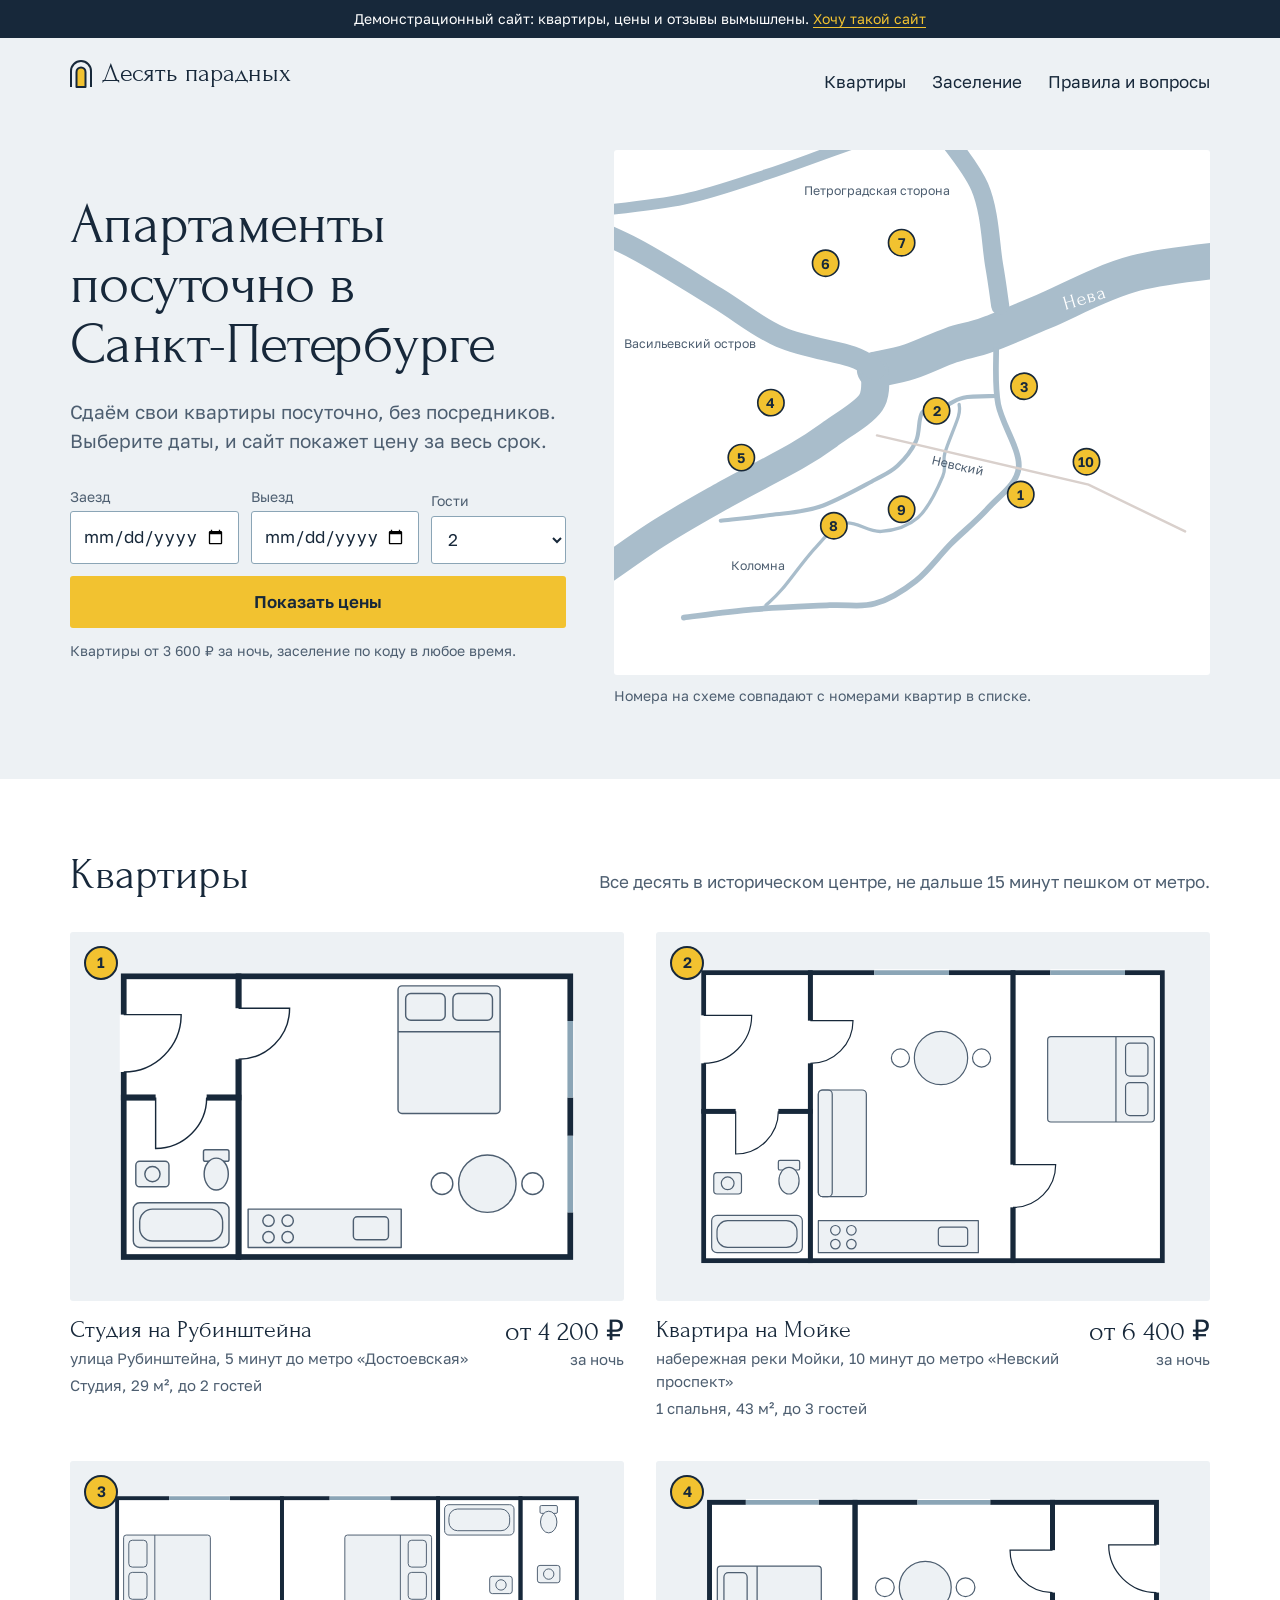
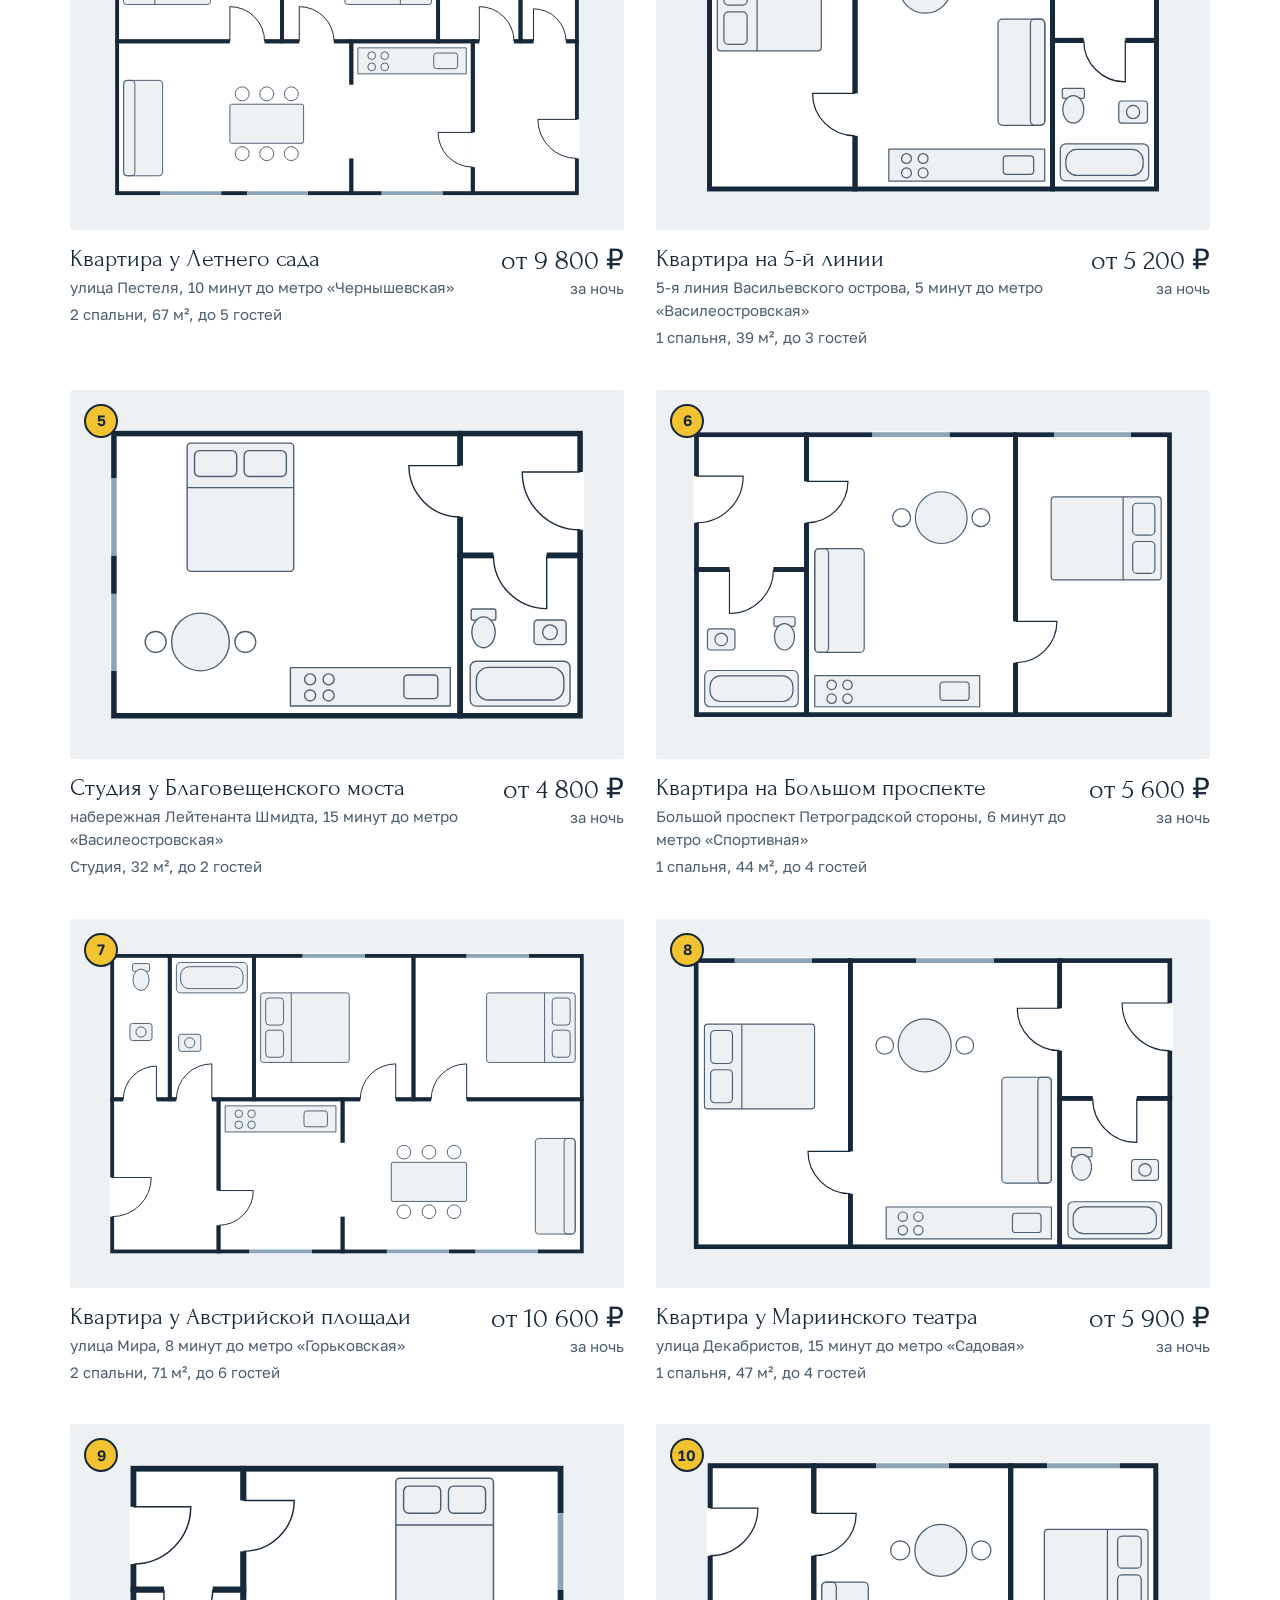
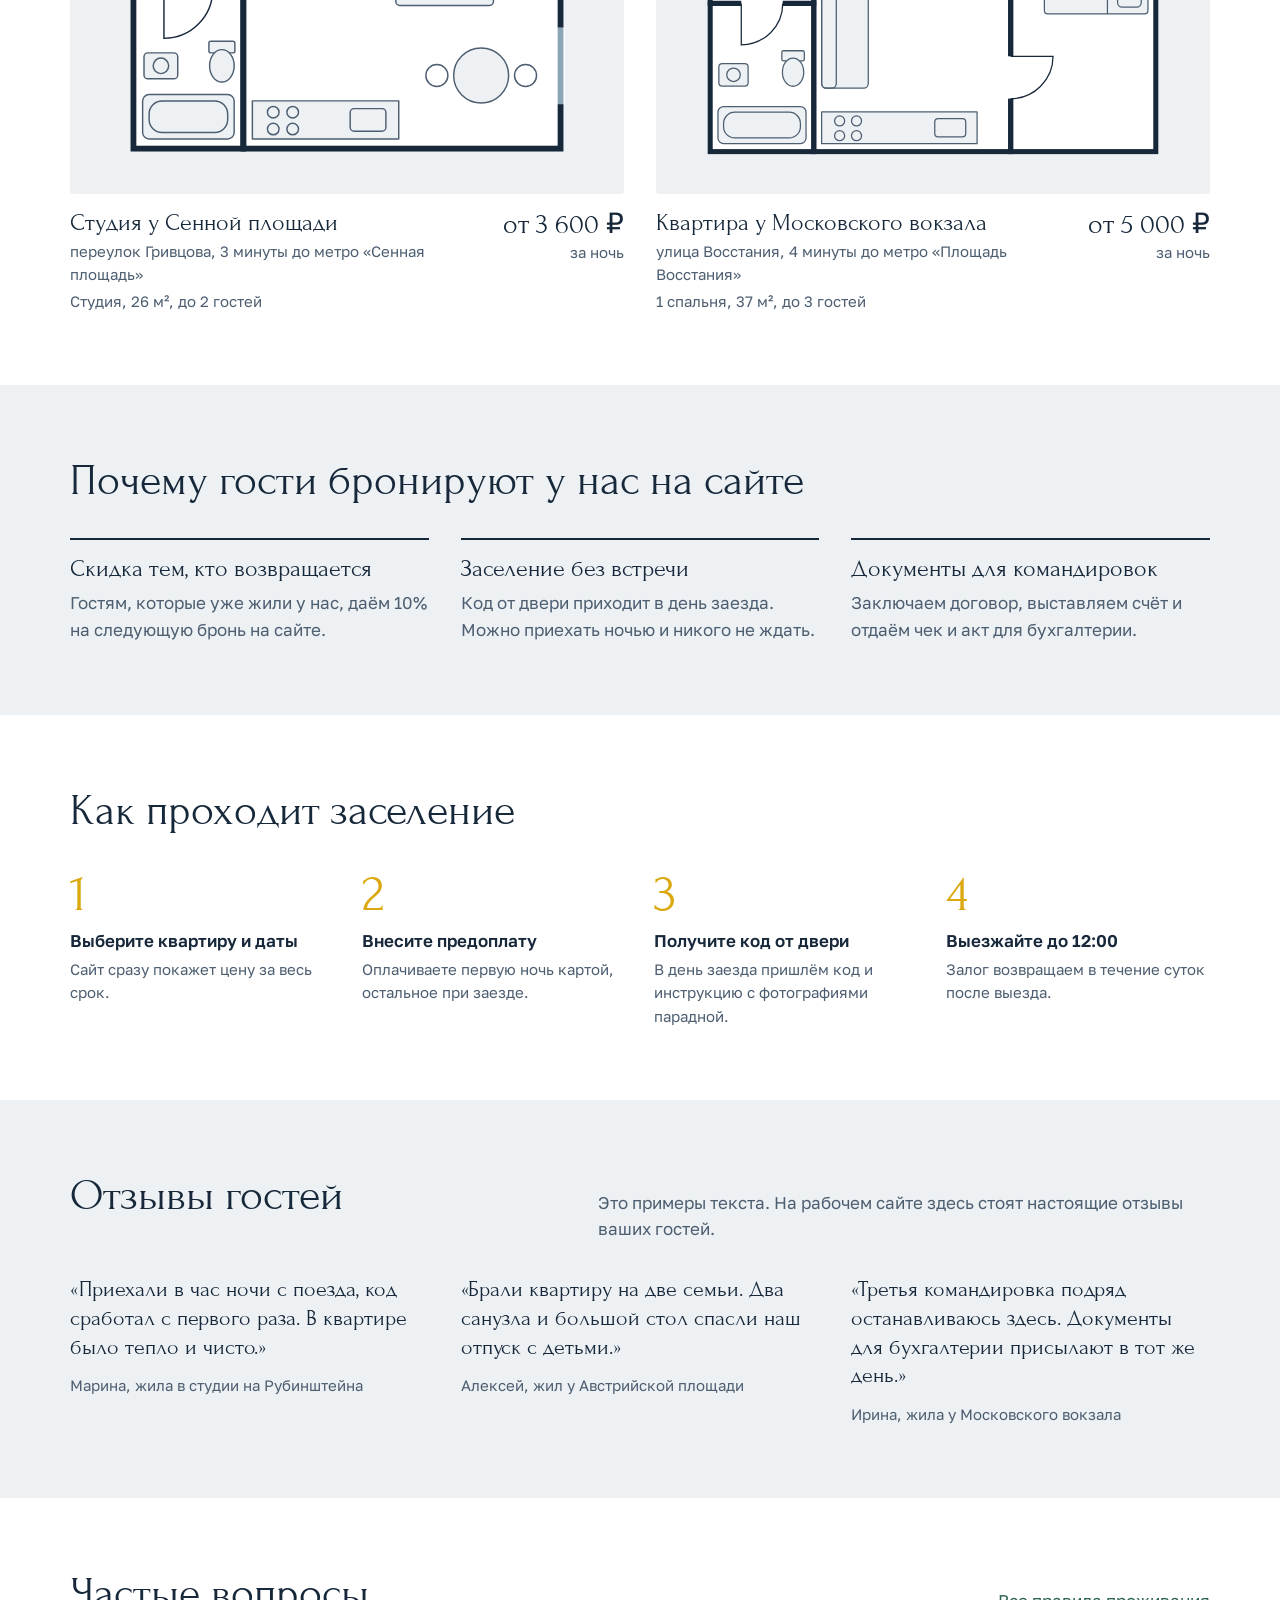
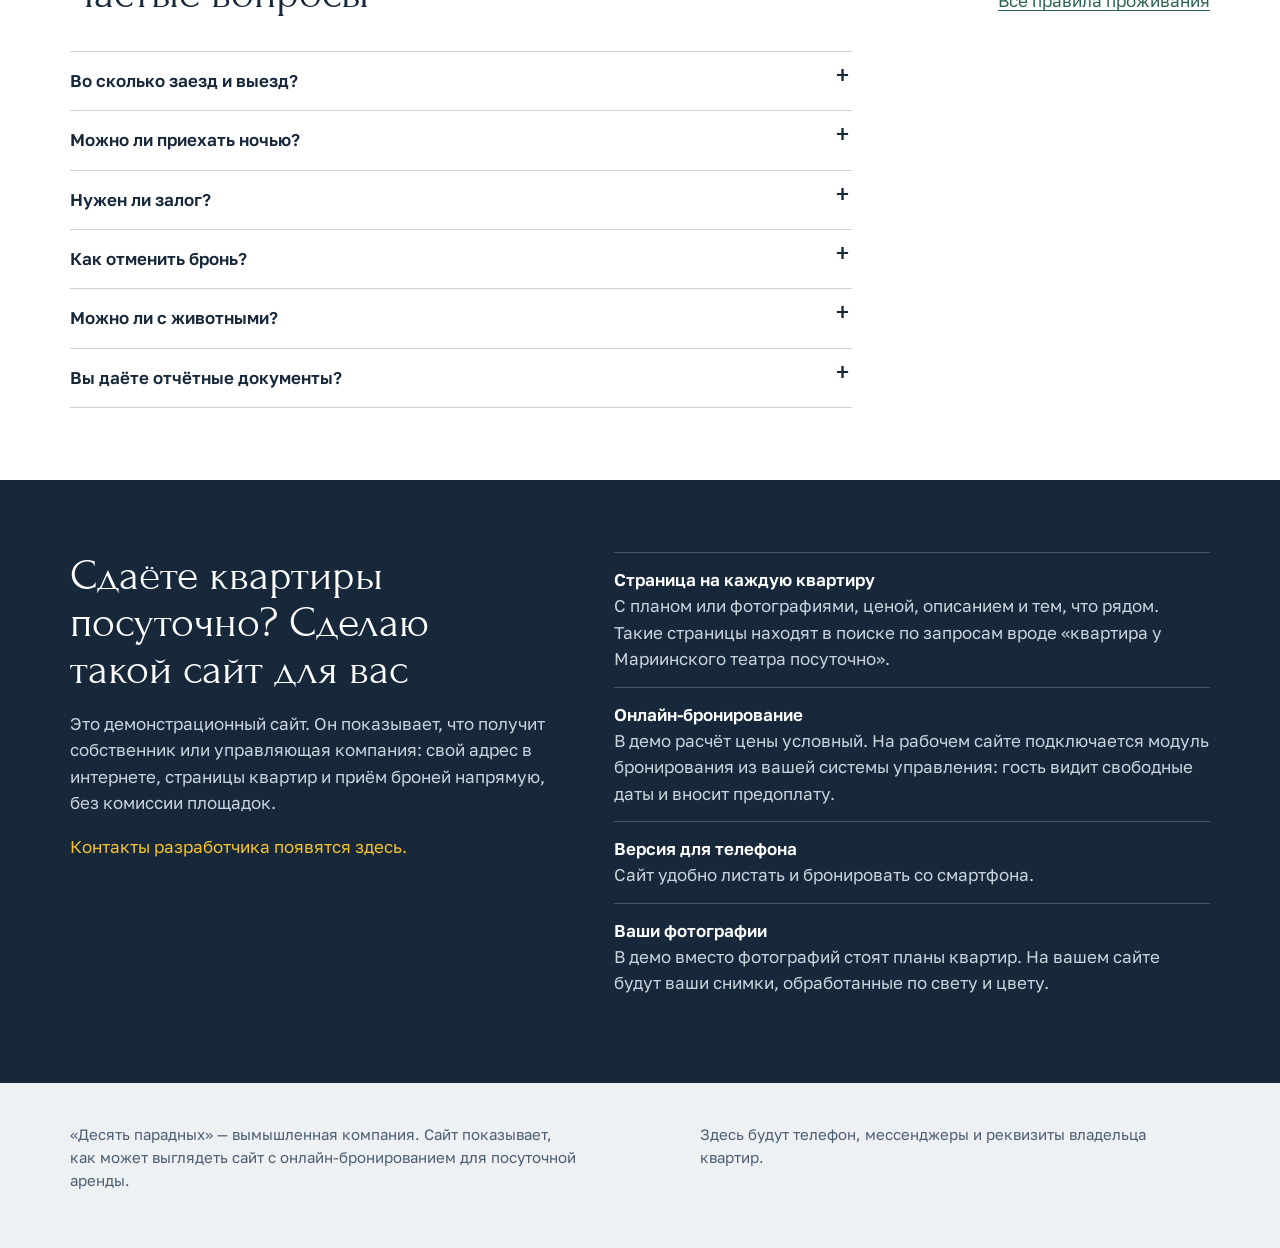
==== commit 65ece7f6: "Заголовок главной: «Апартаменты посуточно в Санкт-Петербурге» Co-Authored-By: Claude Opus 5.5 <norep" ====
--- a/index.html
+++ b/index.html
@@ -3,12 +3,12 @@
 <head>
 <meta charset="utf-8">
 <meta name="viewport" content="width=device-width, initial-scale=1">
-<title>Десять парадных — квартиры посуточно в центре Санкт-Петербурга</title>
-<meta name="description" content="Десять квартир посуточно в историческом центре Петербурга от 3 600 ₽ за ночь. Бронирование напрямую у собственника, заселение по коду в любое время.">
+<title>Апартаменты посуточно в Санкт-Петербурге — Десять парадных</title>
+<meta name="description" content="Десять апартаментов посуточно в историческом центре Санкт-Петербурга от 3 600 ₽ за ночь. Бронирование напрямую у собственника, заселение по коду в любое время.">
 <meta name="robots" content="noindex">
 <meta property="og:type" content="website">
-<meta property="og:title" content="Десять парадных — квартиры посуточно в центре Санкт-Петербурга">
-<meta property="og:description" content="Десять квартир посуточно в историческом центре Петербурга от 3 600 ₽ за ночь. Бронирование напрямую у собственника, заселение по коду в любое время.">
+<meta property="og:title" content="Апартаменты посуточно в Санкт-Петербурге — Десять парадных">
+<meta property="og:description" content="Десять апартаментов посуточно в историческом центре Санкт-Петербурга от 3 600 ₽ за ночь. Бронирование напрямую у собственника, заселение по коду в любое время.">
 <meta property="og:locale" content="ru_RU">
 <meta name="theme-color" content="#17283a">
 <link rel="icon" href="assets/favicon.svg" type="image/svg+xml">
@@ -28,7 +28,7 @@
 <main>
 <div class="wrap hero">
 <div>
-<h1>Десять квартир в старом Петербурге</h1>
+<h1>Апартаменты посуточно в Санкт-Петербурге</h1>
 <p class="hero-lead">Сдаём свои квартиры посуточно, без посредников. Выберите даты, и сайт покажет цену за весь срок.</p>
 <form class="search" data-search novalidate>
 <div class="field"><label for="s-in">Заезд</label><input id="s-in" name="in" type="date" required></div>
--- a/assets/style.css
+++ b/assets/style.css
@@ -241,6 +241,11 @@
   padding-block: 28px 72px;
 }
 
+.hero h1 {
+  font-size: clamp(2.3rem, 4.5vw, 3.6rem);
+  line-height: 1.04;
+}
+
 .hero-lead {
   font-size: 1.1875rem;
   max-width: 30em;
@@ -253,6 +258,7 @@
   display: grid;
   grid-template-columns: 1fr 1fr 0.8fr;
   gap: 12px;
+  align-items: end;
 }
 
 .search .button,
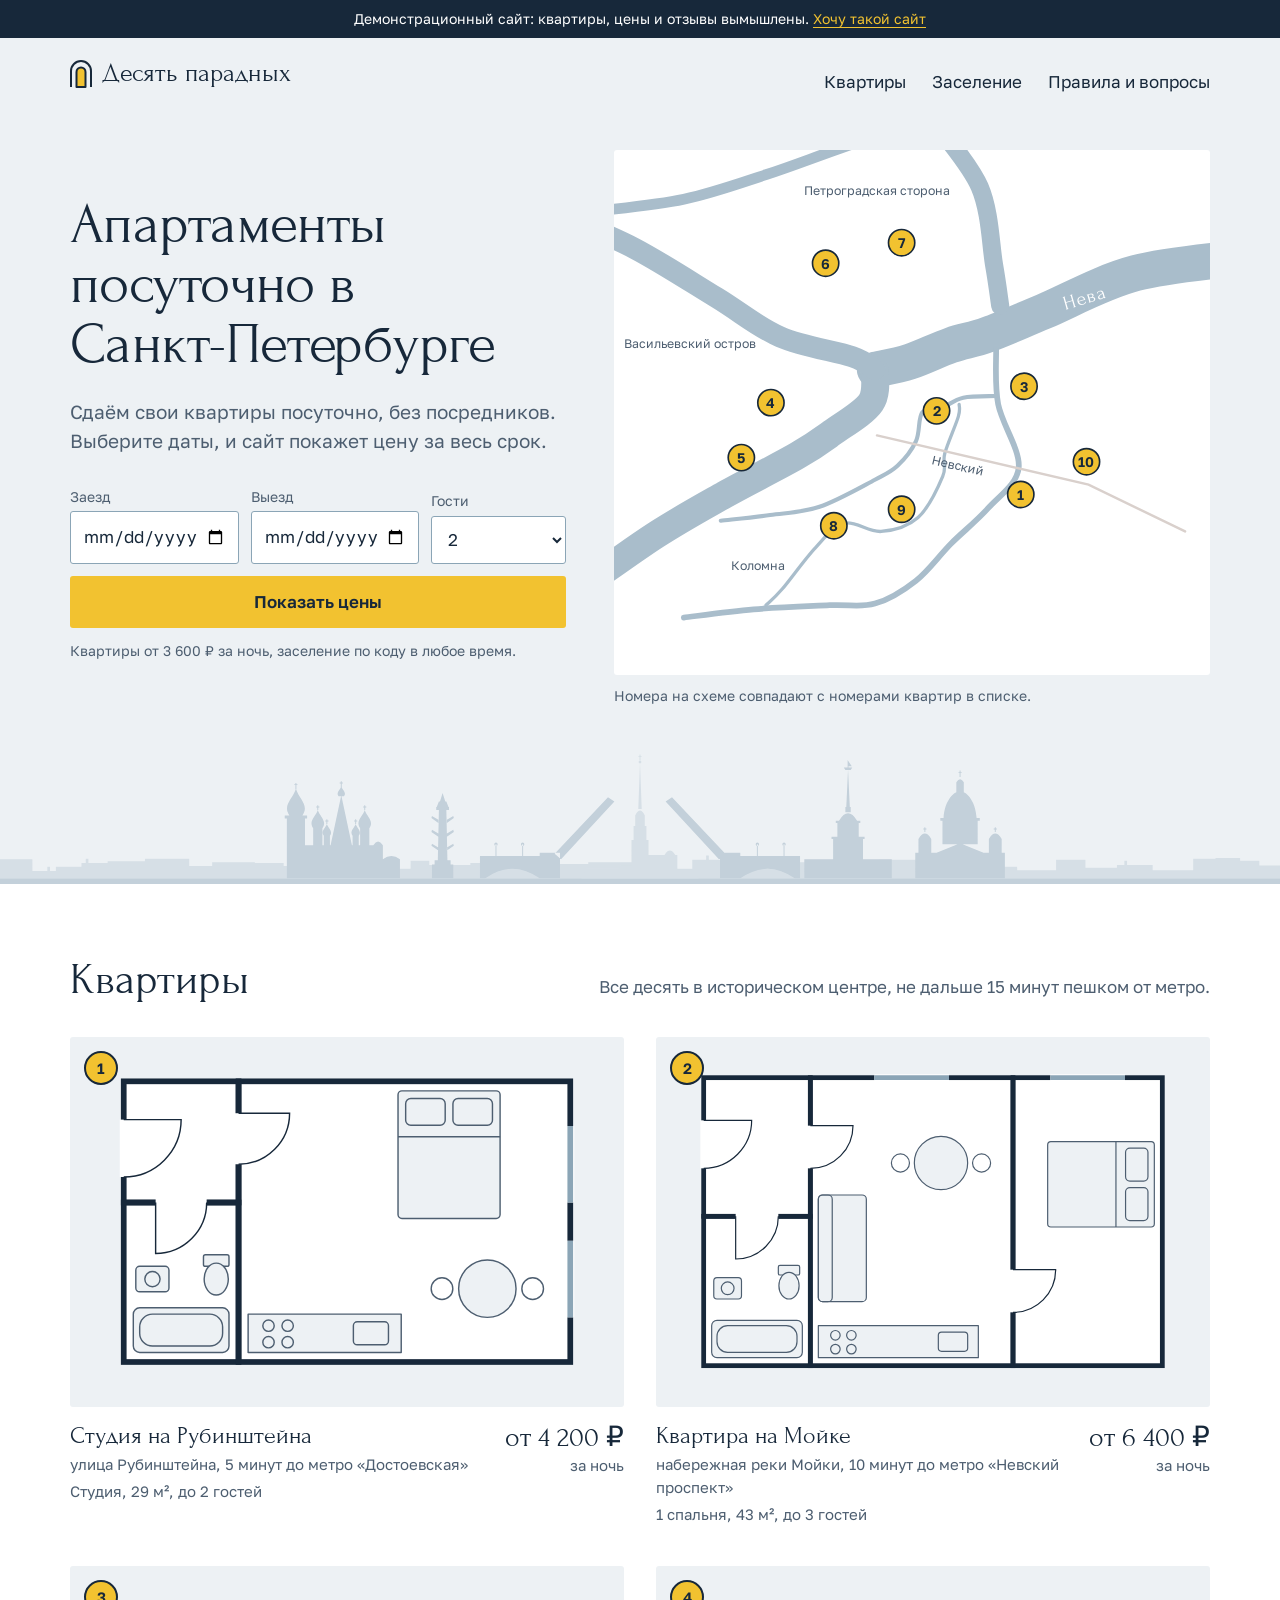
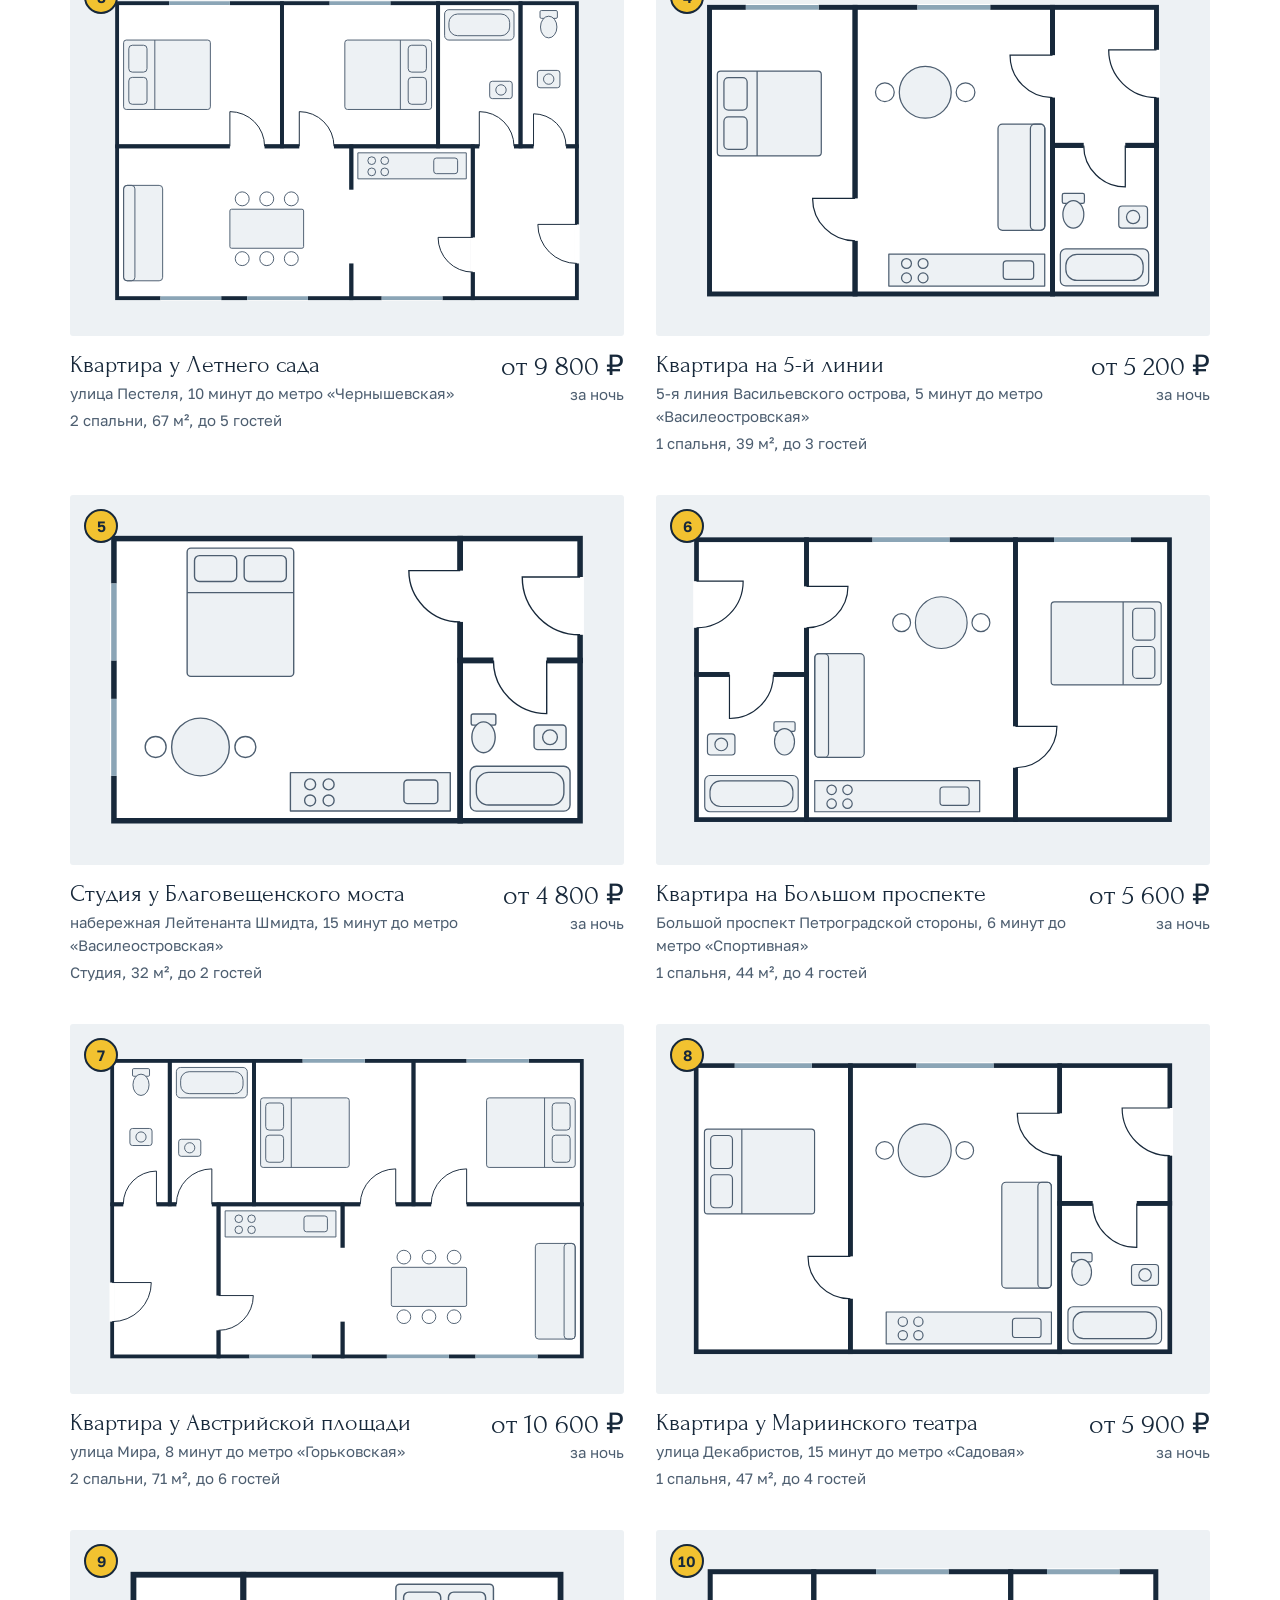
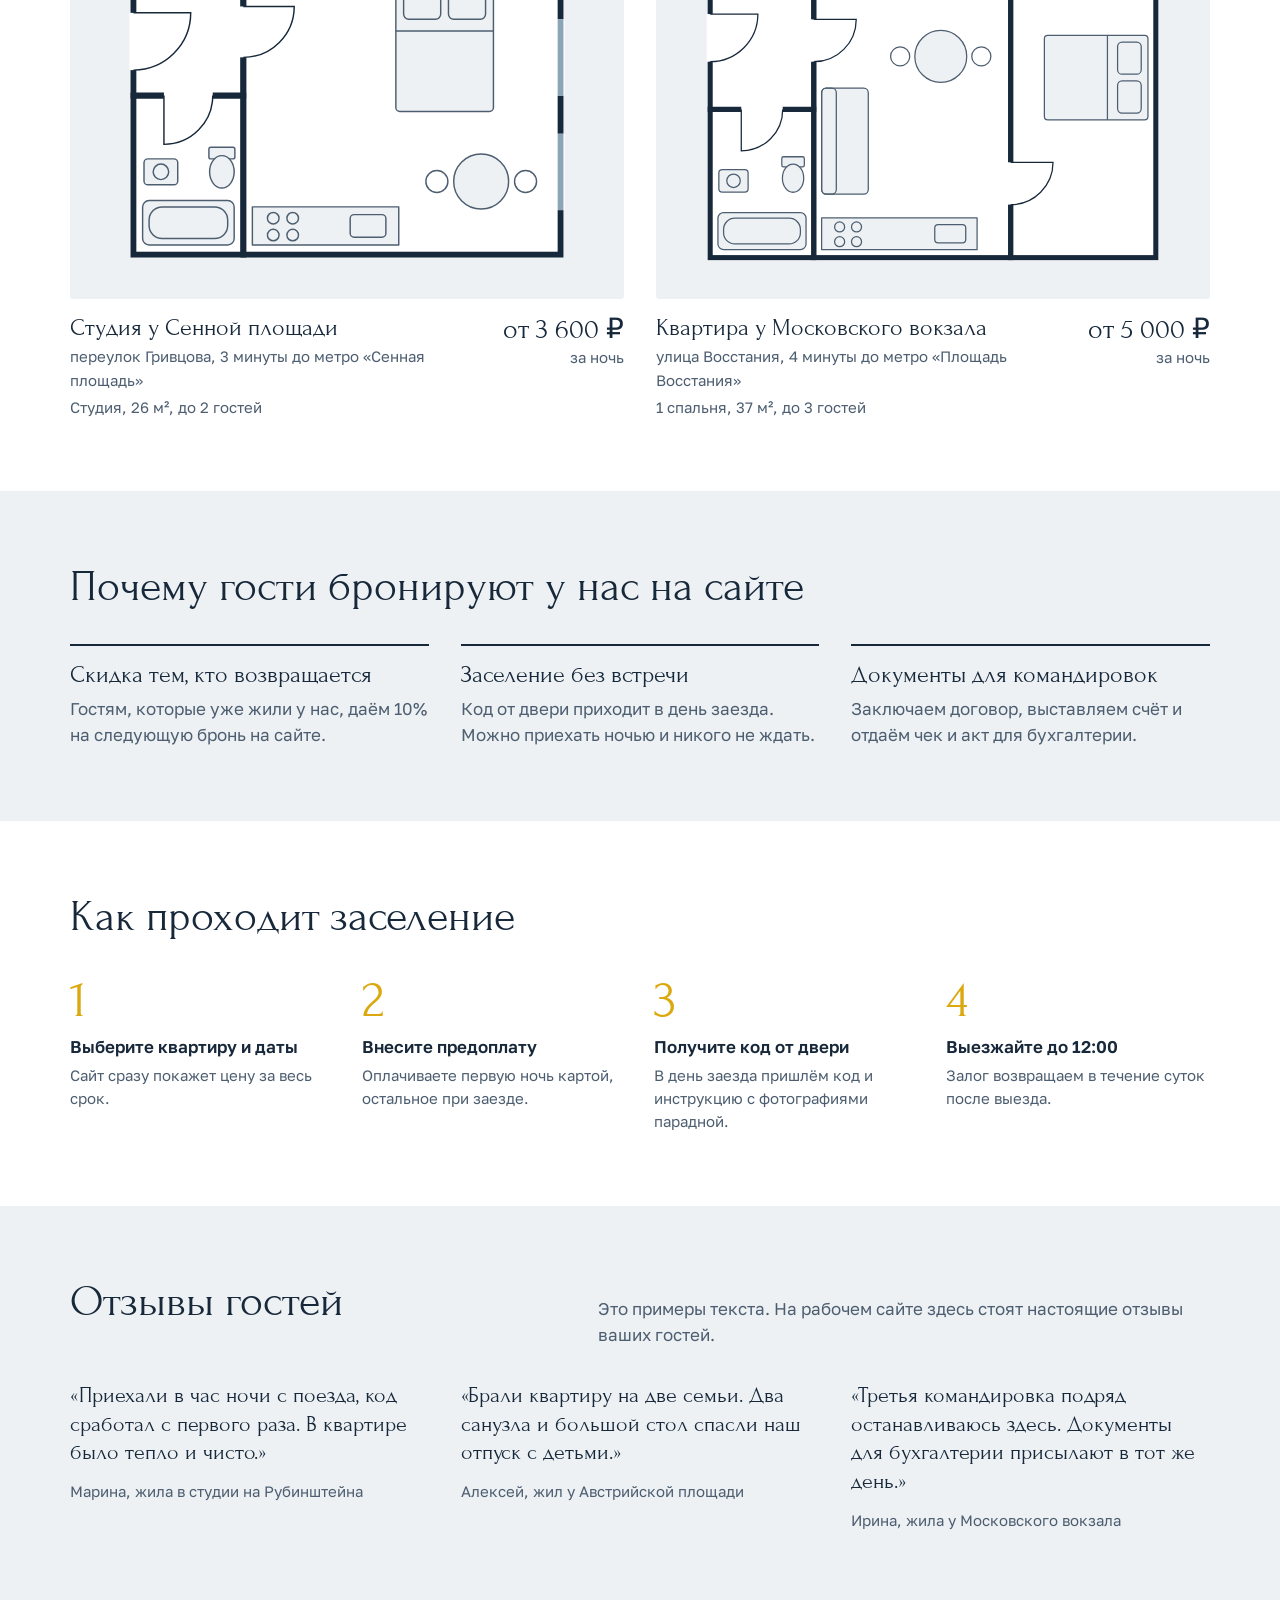
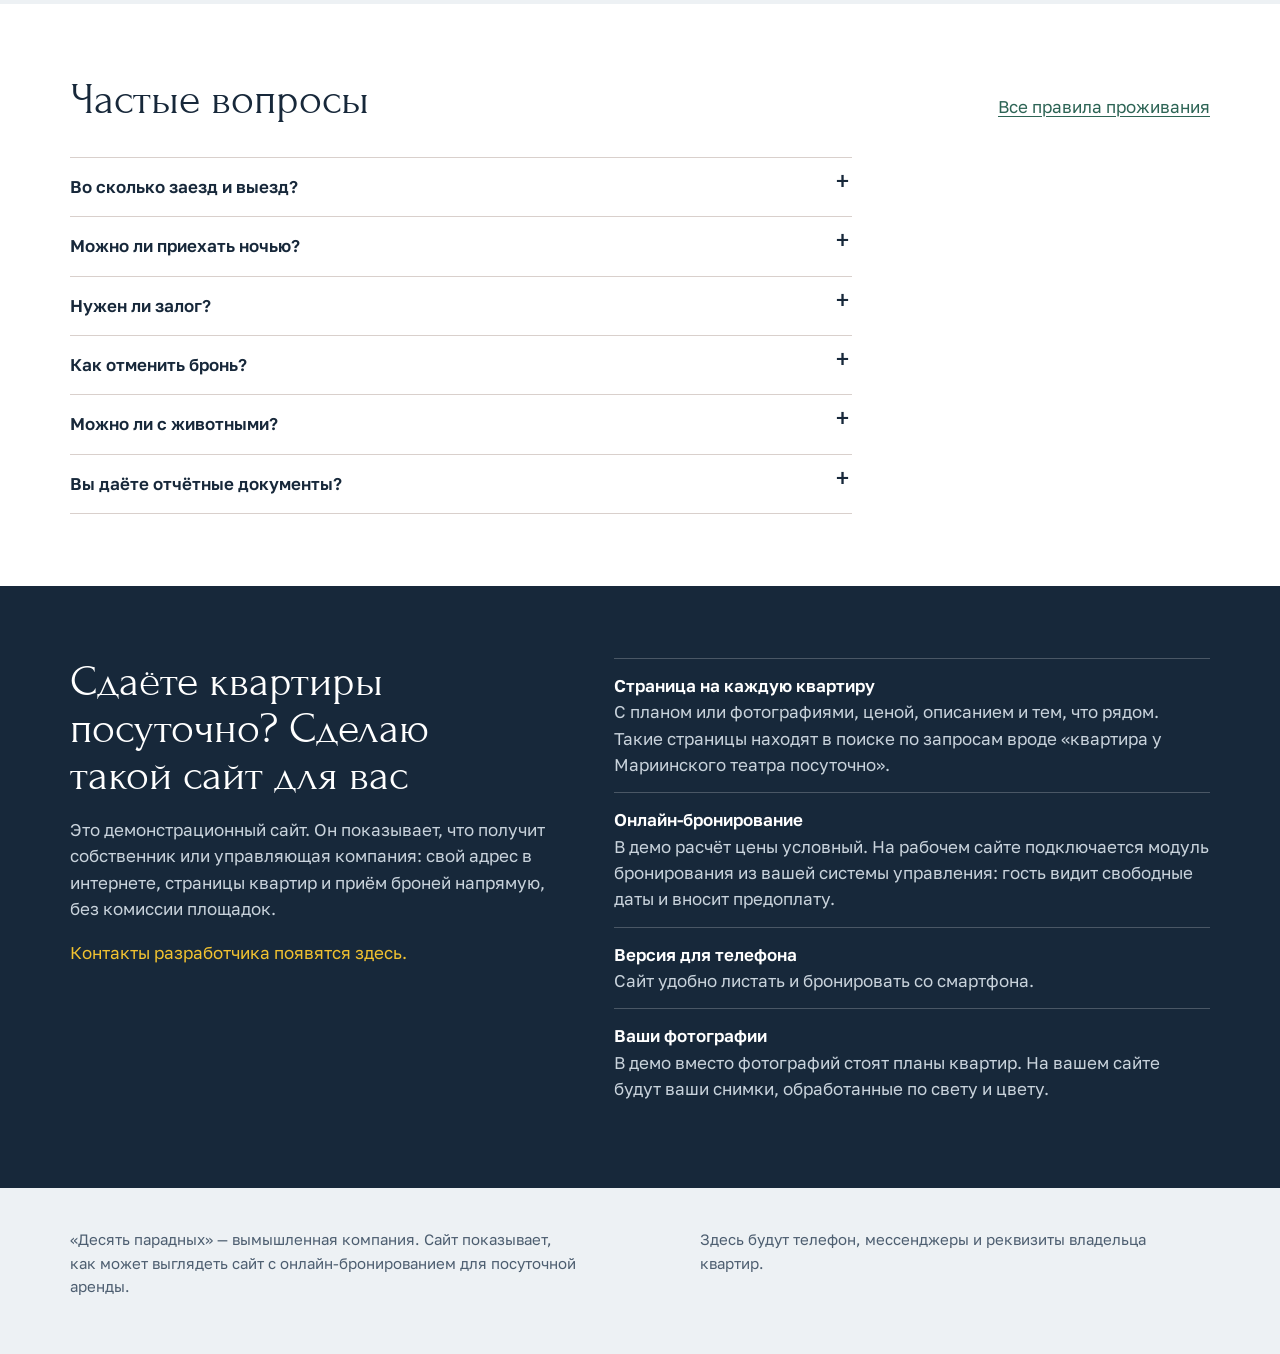
==== commit 795628d5: "Панорама достопримечательностей Петербурга на главной Лёгкий силуэт под первым экраном: Спас на Кров" ====
--- a/index.html
+++ b/index.html
@@ -44,6 +44,7 @@
 <figcaption>Номера на схеме совпадают с номерами квартир в списке.</figcaption>
 </figure>
 </div>
+<div class="skyline"><svg viewBox="0 0 2400 262" preserveAspectRatio="xMidYMax slice" aria-hidden="true" focusable="false"><path class="skyline-far" d="M0 [base64]"/><rect class="skyline-near" y="250" width="2400" height="12"/><g transform="translate(400 10)"><path class="skyline-far" d="M690 240L700 222L760 222L764 216L836 216L840 222L900 222L910 240ZM814 196H870V222H814ZM846 196Q856 180 866 196ZM784 168H816V222H784ZM788 142H812V168H788ZM791 122H809V142H791ZM791 122Q800 104 809 122ZM796.8 110L800 24L803.2 110ZM797.4 22a2.6 2.6 0 1 0 5.2 0a2.6 2.6 0 1 0 -5.2 0ZM799.1 8H800.9V19H799.1ZM797 10.5H803V12.2H797Z"/><path class="skyline-near" d="M138 128H172V240H138ZM134 122H176V128H134ZM142.76 122C129.5 103.0 149.05 91.0 155 72C160.95 91.0 180.5 103.0 167.24 122ZM154.1 61H155.9V73H154.1ZM152 63.5H158V65.2H152ZM172 178H318V240H172ZM220 178L226 150L240 84L254 150L260 178ZM234.96 86C229.5 79.16 237.55 74.84 240 68C242.45 74.84 250.5 79.16 245.04 86ZM239.1 58H240.9V69H239.1ZM237 60.5H243V62.2H237ZM187.36 146H204.64V178H187.36ZM187.36 146C178.0 133.08 191.8 124.92 196 112C200.2 124.92 214.0 133.08 204.64 146ZM195.1 103H196.9V112H195.1ZM193 105.5H199V107.2H193ZM275.36 146H292.64V178H275.36ZM275.36 146C266.0 133.08 279.8 124.92 284 112C288.2 124.92 302.0 133.08 292.64 146ZM283.1 103H284.9V112H283.1ZM281 105.5H287V107.2H281ZM207.24 160H218.76V178H207.24ZM207.24 160C201.0 151.64 210.2 146.36 213 138C215.8 146.36 225.0 151.64 218.76 160ZM212.1 129H213.9V138H212.1ZM210 131.5H216V133.2H210ZM261.24 160H272.76V178H261.24ZM261.24 160C255.0 151.64 264.2 146.36 267 138C269.8 146.36 279.0 151.64 272.76 160ZM266.1 129H267.9V138H266.1ZM264 131.5H270V133.2H264ZM318 240V204Q334 192 350 204V240ZM300 178Q309 164 318 178ZM410 214H450V240H410ZM415 206H445V214H415ZM421 206L423 112L437 112L439 206ZM418 106H442V112H418ZM419 106L423 96L437 96L441 106ZM425 96L430 80L435 96ZM422 188L409 179L410 175L422 182ZM438 188L451 179L450 175L438 182ZM422 162L409 153L410 149L422 156ZM438 162L451 153L450 149L438 156ZM422 136L409 127L410 123L422 130ZM438 136L451 127L450 123L438 130ZM500 198H622V240H612Q561 204 510 240H500ZM978 198H1100V240H1090Q1039 204 988 240H978ZM612 192H650V240H612ZM950 192H988V240H950ZM640 194L652 204L752 96L740 88ZM960 194L948 204L848 96L860 88ZM529.1 176H530.9V198H529.1ZM526.8 176a3.2 3.2 0 1 0 6.4 0a3.2 3.2 0 1 0 -6.4 0ZM579.1 176H580.9V198H579.1ZM576.8 176a3.2 3.2 0 1 0 6.4 0a3.2 3.2 0 1 0 -6.4 0ZM1019.1 176H1020.9V198H1019.1ZM1016.8 176a3.2 3.2 0 1 0 6.4 0a3.2 3.2 0 1 0 -6.4 0ZM1069.1 176H1070.9V198H1069.1ZM1066.8 176a3.2 3.2 0 1 0 6.4 0a3.2 3.2 0 1 0 -6.4 0ZM1108 208H1272V240H1108ZM1108 204H1272V208H1108ZM1162 166H1218V208H1162ZM1159 162H1221V166H1159ZM1170 136H1210V162H1170ZM1167 132H1213V136H1167ZM1173 132Q1190 104 1207 132ZM1185 106H1195V116H1185ZM1186.6 108L1190 36L1193.4 108ZM1182 32L1198 32L1195 37L1185 37ZM1189.2 32L1189.2 18L1197 30L1190.8 30L1190.8 32ZM1316 192H1484V240H1316ZM1356 192L1400 174L1444 192ZM1367 132H1433V176H1367ZM1363 127H1437V132H1363ZM1369 127C1371 92 1390 76 1400 76C1410 76 1429 92 1431 127ZM1393 60H1407V78H1393ZM1393 60Q1400 48 1407 60ZM1399.1 38H1400.9V50H1399.1ZM1397 40.5H1403V42.2H1397ZM1322 166H1346V192H1322ZM1322 166Q1334 146 1346 166ZM1333.1 144H1334.9V153H1333.1ZM1331 146.5H1337V148.2H1331ZM1454 166H1478V192H1454ZM1454 166Q1466 146 1478 166ZM1465.1 144H1466.9V153H1465.1ZM1463 146.5H1469V148.2H1463Z"/></g></svg></div>
 
 <section class="section section-paper" id="kvartiry" aria-labelledby="h-flats">
 <div class="wrap">
--- a/assets/style.css
+++ b/assets/style.css
@@ -241,6 +241,27 @@
   padding-block: 28px 72px;
 }
 
+/* Панорама города под первым экраном: стоит на границе неба и белой секции */
+.skyline {
+  margin-top: -34px;
+  line-height: 0;
+  pointer-events: none;
+}
+
+.skyline svg {
+  width: 100%;
+  height: max(10.92vw, 124px);
+}
+
+/* Цвета подобраны как смесь неба и воды, чтобы силуэты не темнели в местах наложения */
+.skyline-near {
+  fill: #c3d0da;
+}
+
+.skyline-far {
+  fill: #d6dfe6;
+}
+
 .hero h1 {
   font-size: clamp(2.3rem, 4.5vw, 3.6rem);
   line-height: 1.04;
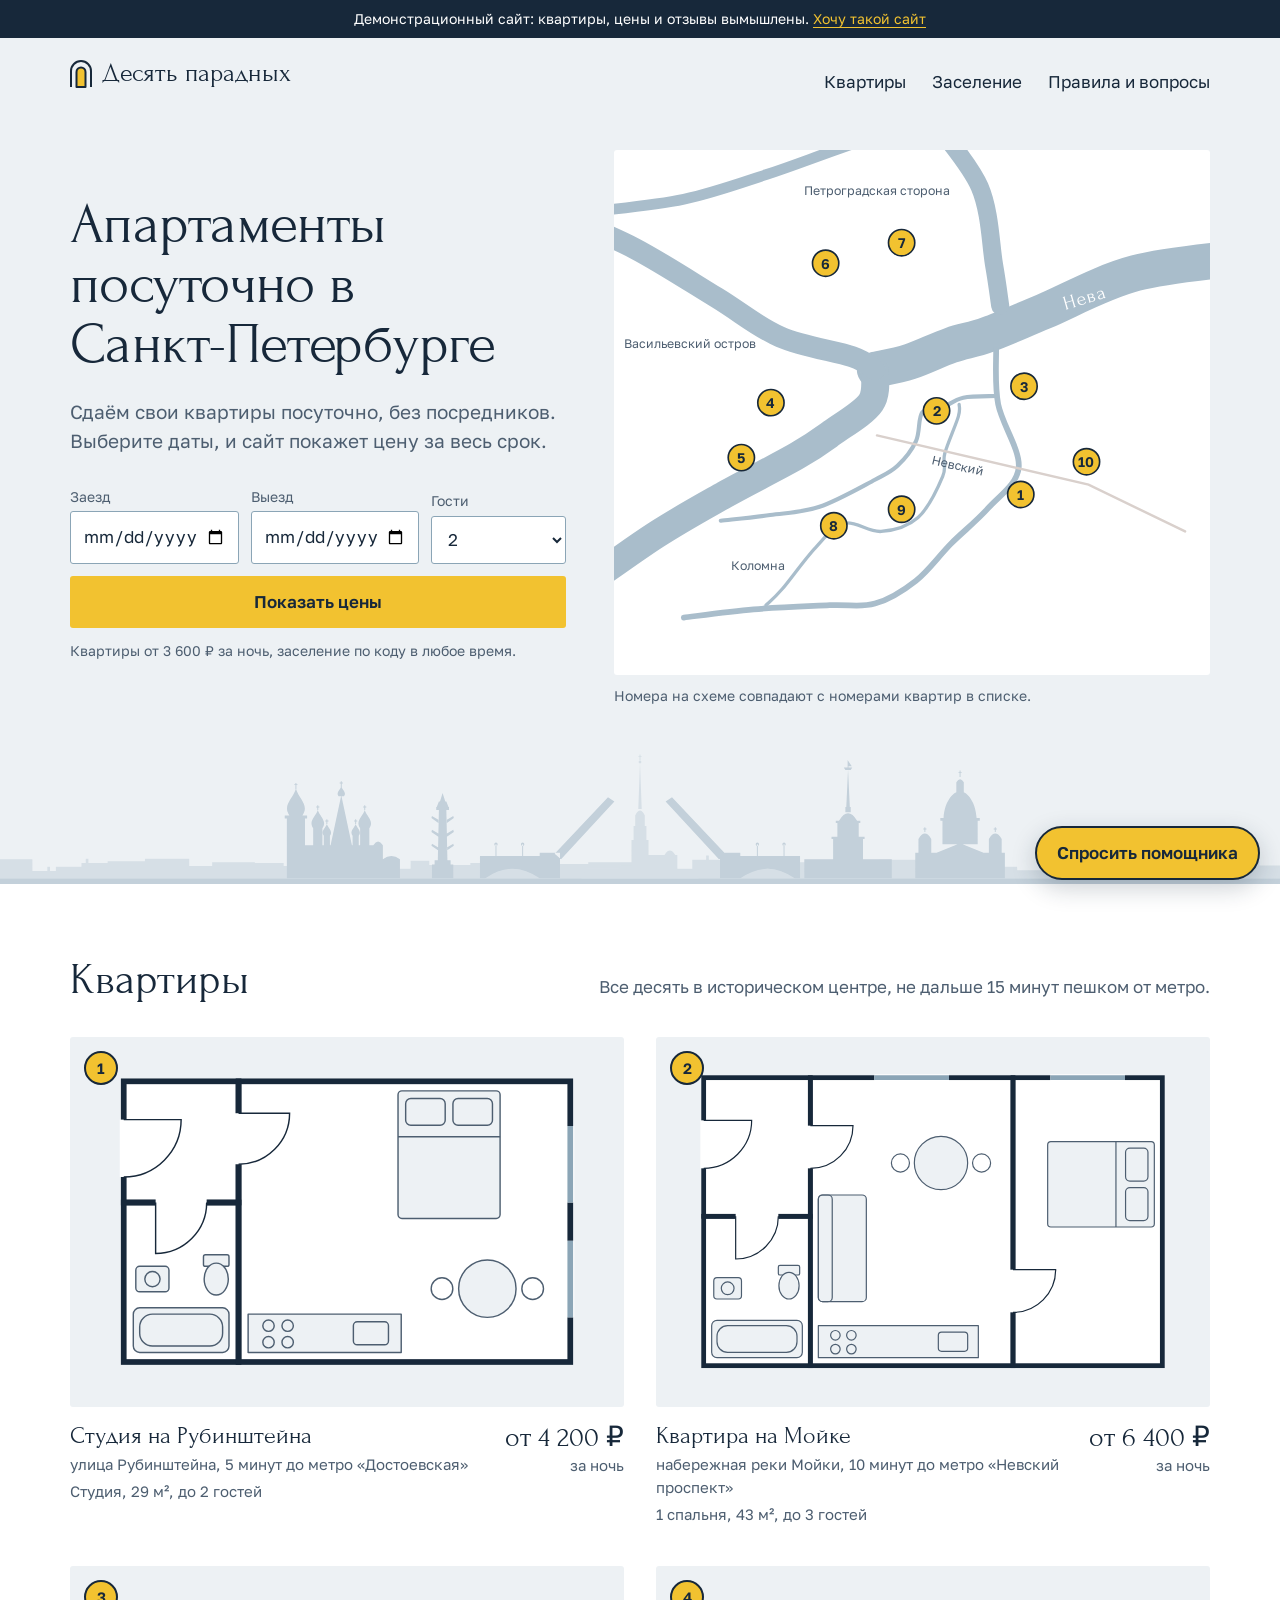
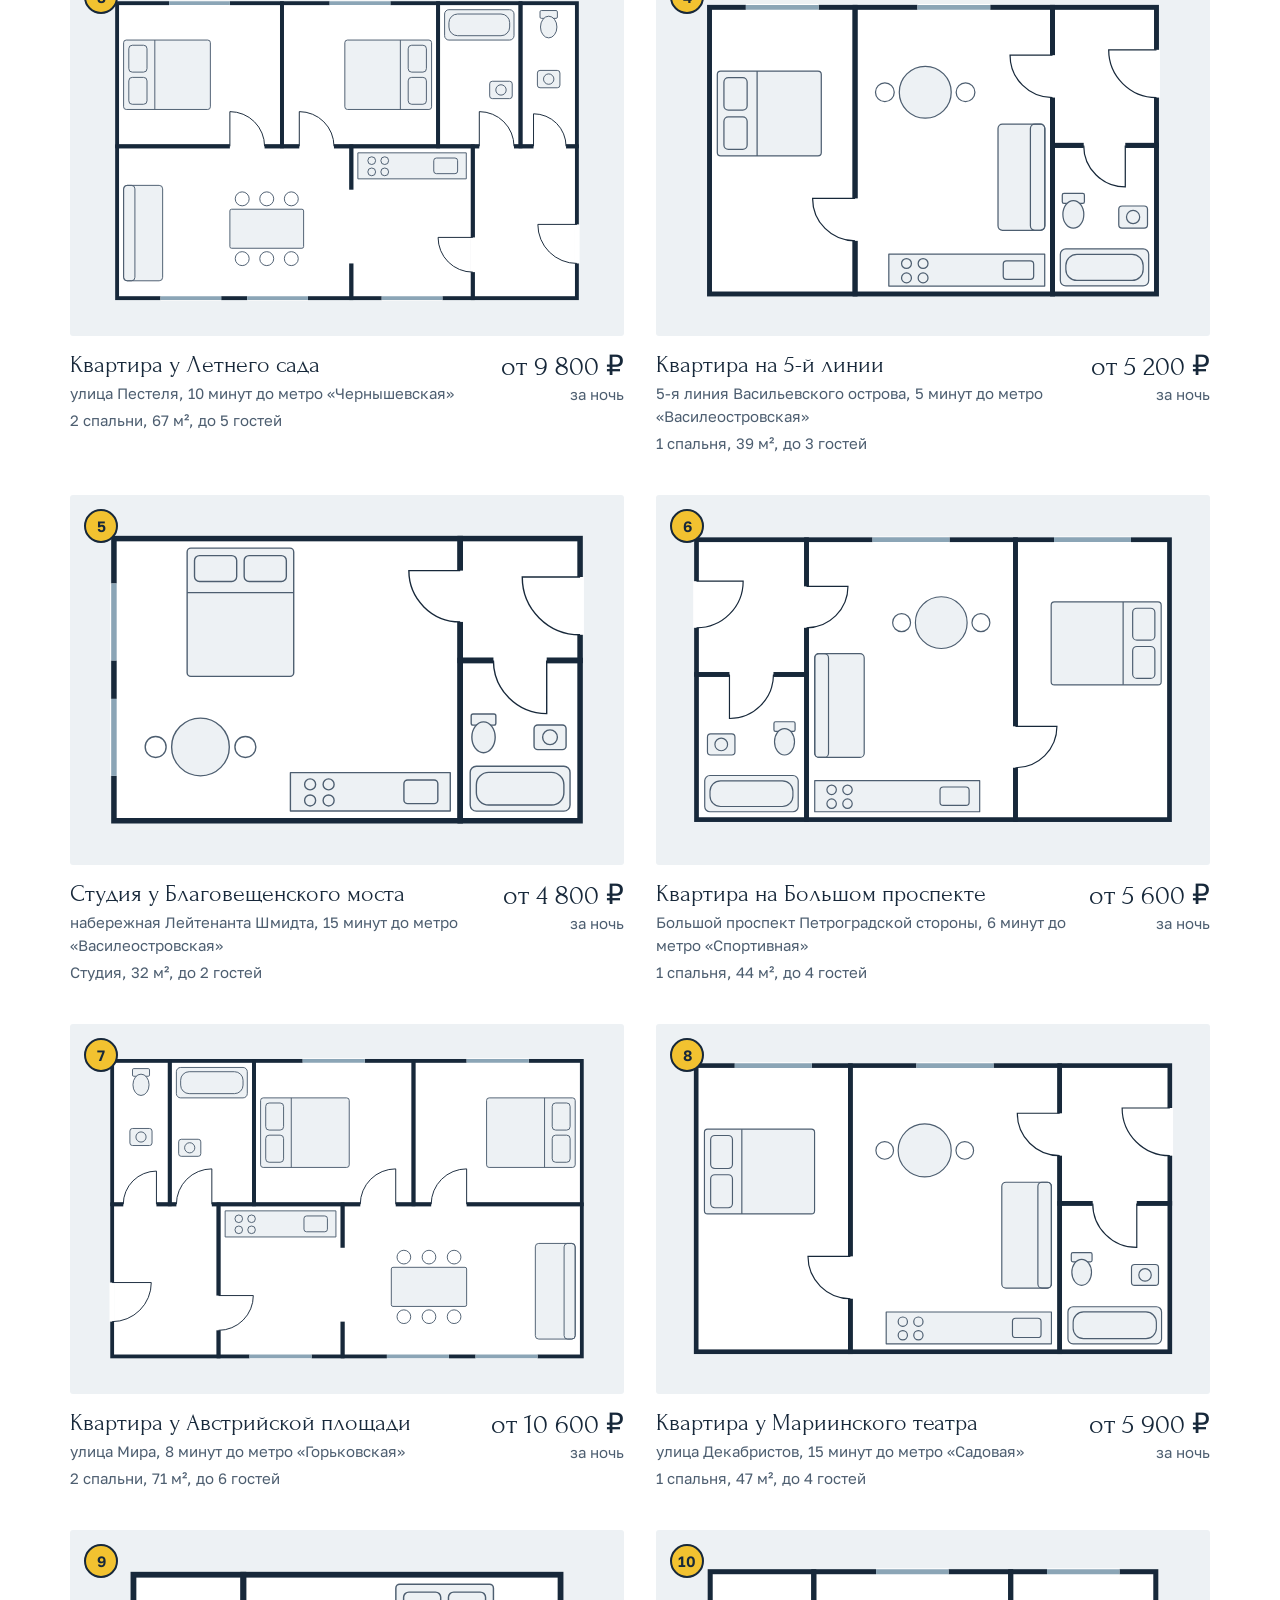
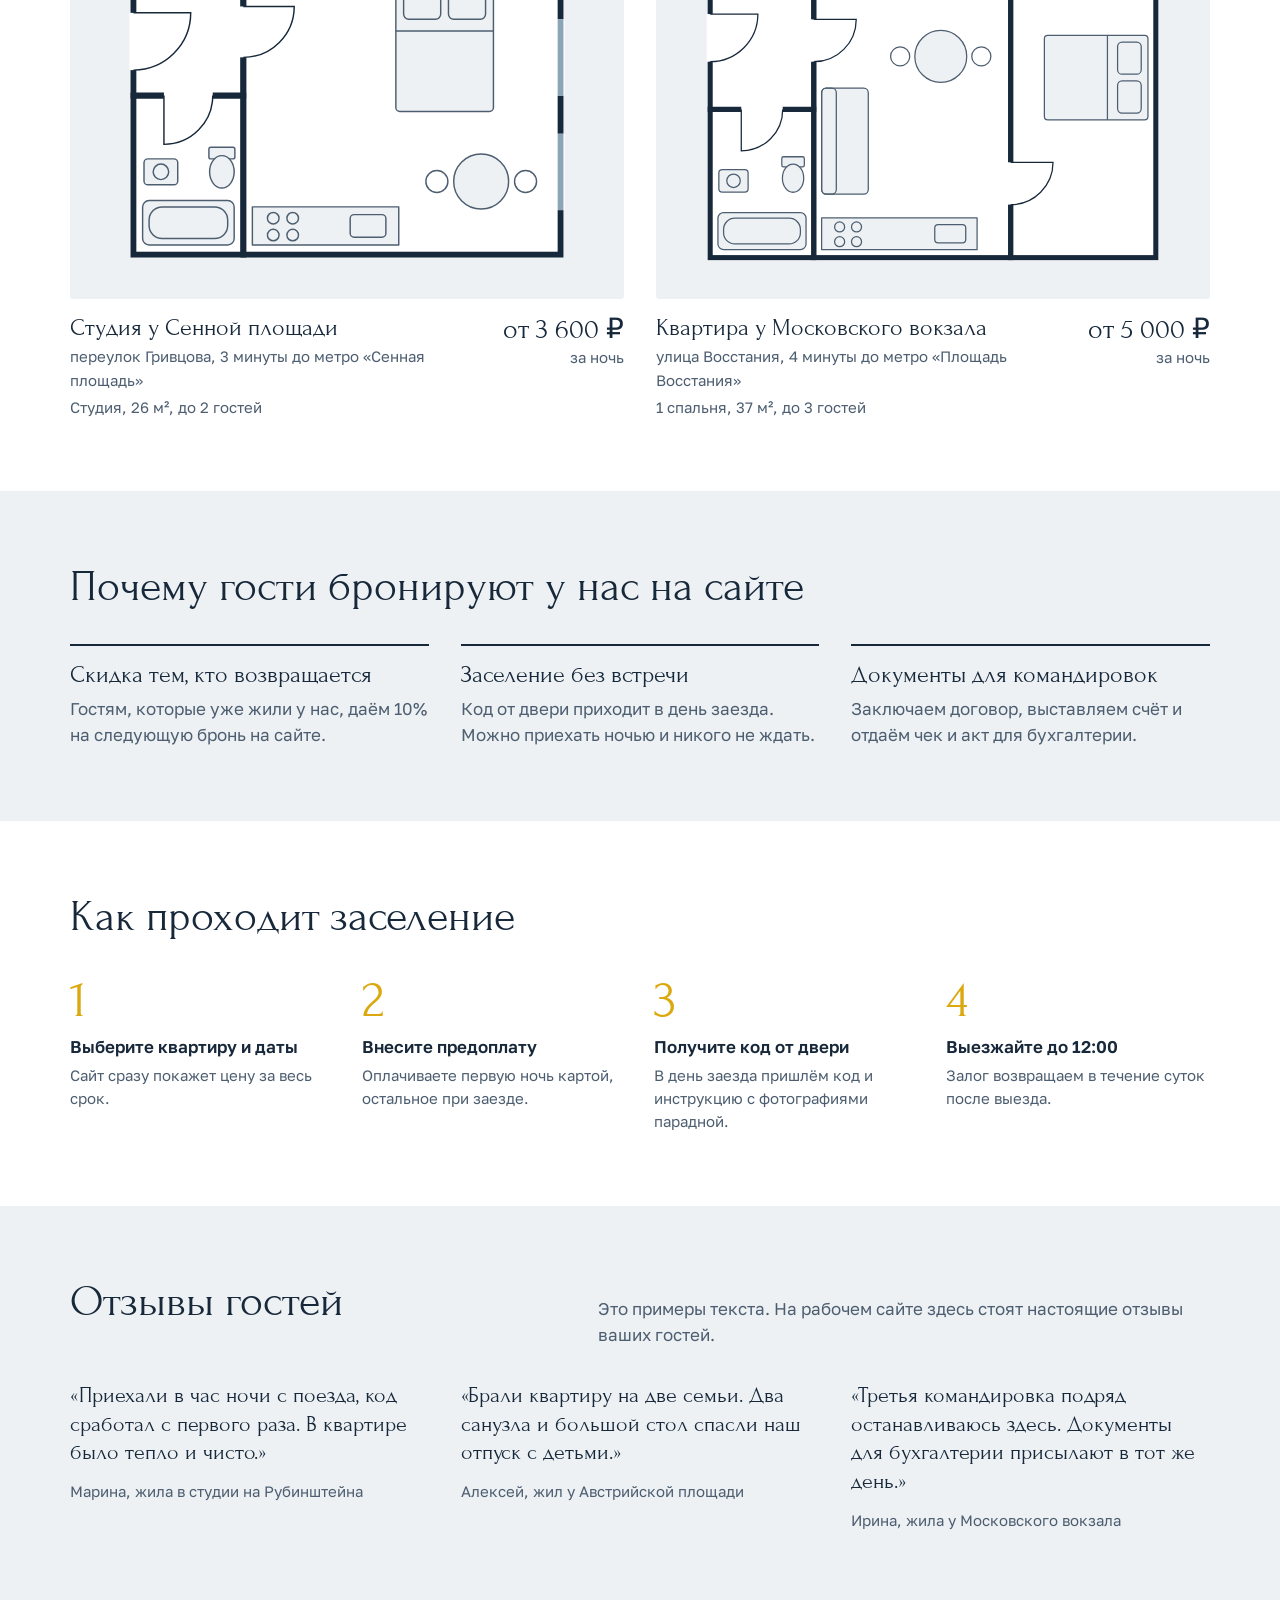
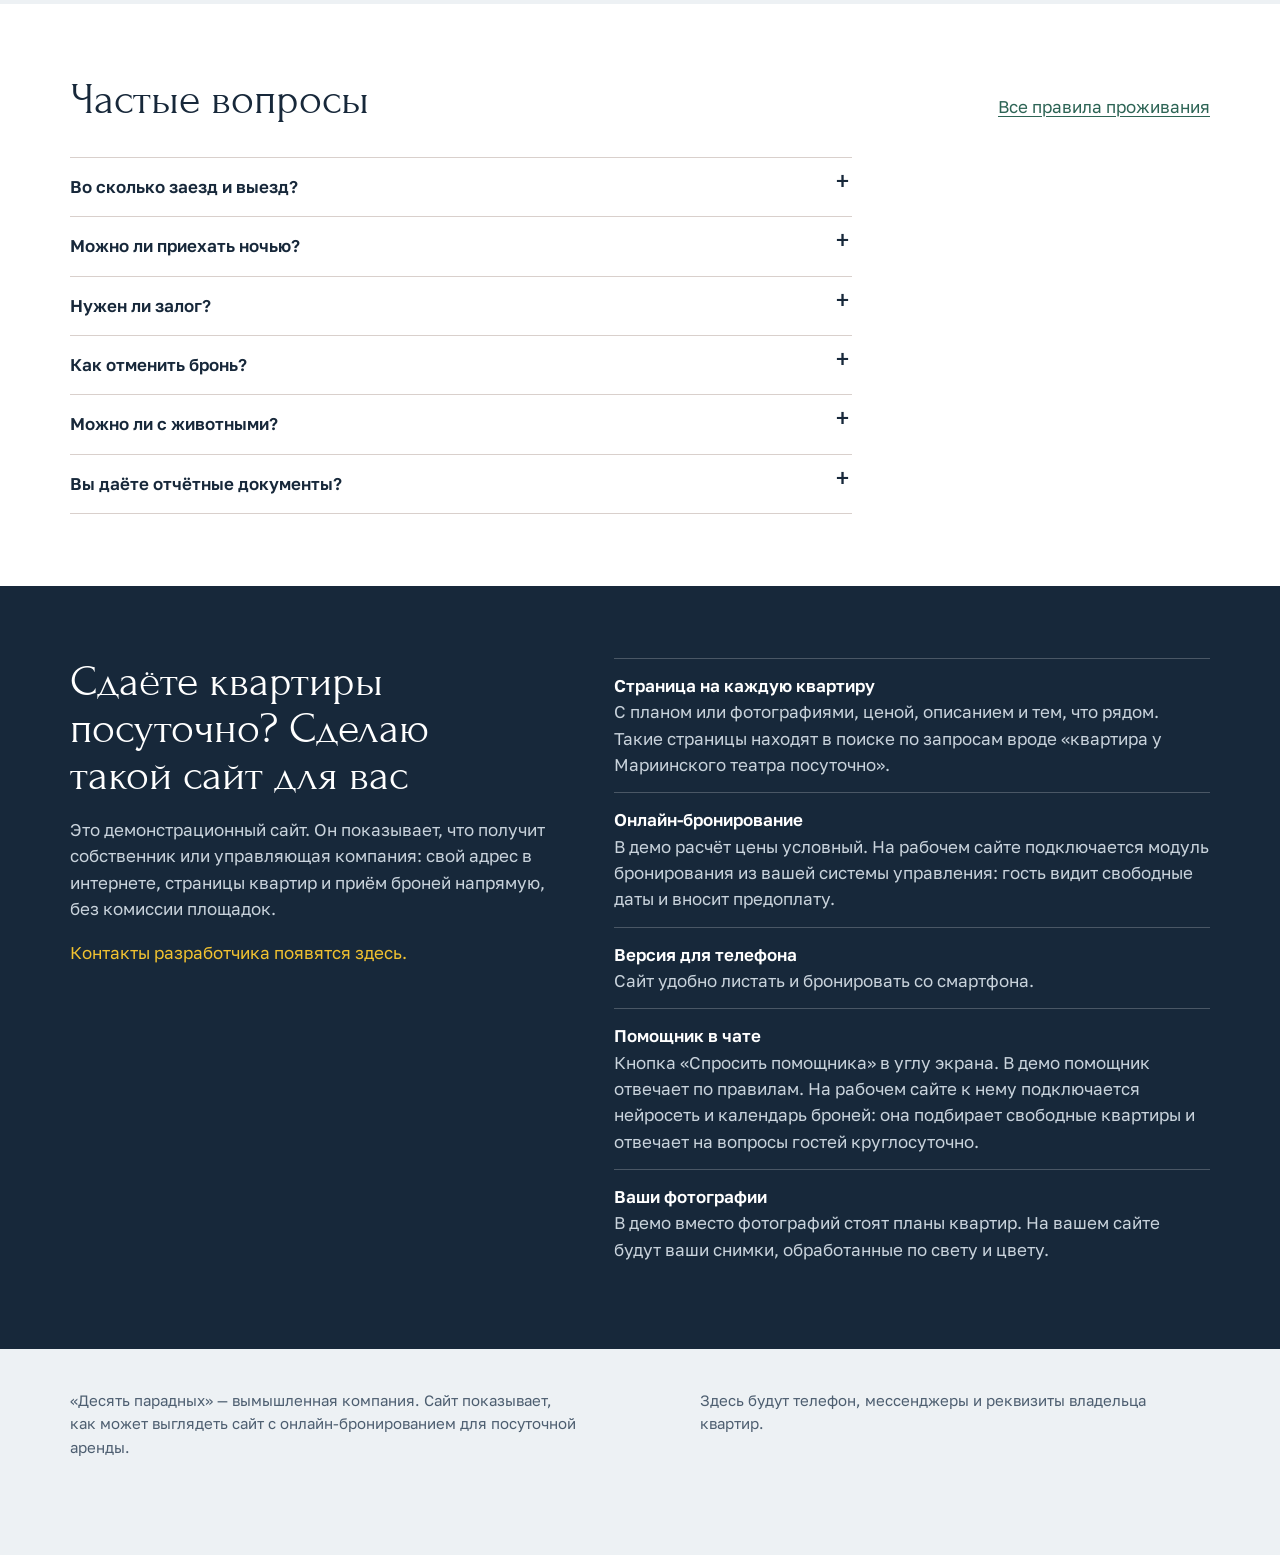
==== commit 69ee47cc: "Показательный помощник в чате на всех страницах Подбирает квартиры по числу гостей, датам, бюджету и" ====
--- a/index.html
+++ b/index.html
@@ -13,7 +13,7 @@
 <meta name="theme-color" content="#17283a">
 <link rel="icon" href="assets/favicon.svg" type="image/svg+xml">
 <link rel="preconnect" href="https://fonts.googleapis.com"><link rel="preconnect" href="https://fonts.gstatic.com" crossorigin><link rel="stylesheet" href="https://fonts.googleapis.com/css2?family=Forum&amp;family=Golos+Text:wght@400;500;600&amp;display=swap">
-<link rel="stylesheet" href="assets/style.css">
+<link rel="stylesheet" href="assets/style.css?v=439643cc">
 </head>
 <body>
 <p class="demo-note">Демонстрационный сайт: квартиры, цены и отзывы вымышлены. <a href="index.html#owners">Хочу такой сайт</a></p>
@@ -190,7 +190,7 @@
 <p>Это демонстрационный сайт. Он показывает, что получит собственник или управляющая компания: свой адрес в интернете, страницы квартир и приём броней напрямую, без комиссии площадок.</p>
 <p class="owners-contact">Контакты разработчика появятся здесь.</p>
 </div>
-<ul><li><strong>Страница на каждую квартиру</strong>С планом или фотографиями, ценой, описанием и тем, что рядом. Такие страницы находят в поиске по запросам вроде «квартира у Мариинского театра посуточно».</li><li><strong>Онлайн-бронирование</strong>В демо расчёт цены условный. На рабочем сайте подключается модуль бронирования из вашей системы управления: гость видит свободные даты и вносит предоплату.</li><li><strong>Версия для телефона</strong>Сайт удобно листать и бронировать со смартфона.</li><li><strong>Ваши фотографии</strong>В демо вместо фотографий стоят планы квартир. На вашем сайте будут ваши снимки, обработанные по свету и цвету.</li></ul>
+<ul><li><strong>Страница на каждую квартиру</strong>С планом или фотографиями, ценой, описанием и тем, что рядом. Такие страницы находят в поиске по запросам вроде «квартира у Мариинского театра посуточно».</li><li><strong>Онлайн-бронирование</strong>В демо расчёт цены условный. На рабочем сайте подключается модуль бронирования из вашей системы управления: гость видит свободные даты и вносит предоплату.</li><li><strong>Версия для телефона</strong>Сайт удобно листать и бронировать со смартфона.</li><li><strong>Помощник в чате</strong>Кнопка «Спросить помощника» в углу экрана. В демо помощник отвечает по правилам. На рабочем сайте к нему подключается нейросеть и календарь броней: она подбирает свободные квартиры и отвечает на вопросы гостей круглосуточно.</li><li><strong>Ваши фотографии</strong>В демо вместо фотографий стоят планы квартир. На вашем сайте будут ваши снимки, обработанные по свету и цвету.</li></ul>
 </div>
 </section>
 </main>
@@ -200,6 +200,7 @@
 <p>Здесь будут телефон, мессенджеры и реквизиты владельца квартир.</p>
 </div>
 </footer>
-<script src="assets/app.js" defer></script>
+<script src="assets/app.js?v=292fc74a" defer></script>
+<script src="assets/chat.js?v=47f92ba4" defer data-root="" data-data="assets/flats.json?v=7e2017c2" data-flat=""></script>
 </body>
 </html>
--- a/assets/style.css
+++ b/assets/style.css
@@ -1120,6 +1120,236 @@
   margin-top: 24px;
 }
 
+/* ---------- Помощник в чате ---------- */
+
+.chat-launcher {
+  position: fixed;
+  right: 20px;
+  bottom: 20px;
+  z-index: 20;
+  font: inherit;
+  font-weight: 600;
+  color: var(--ink);
+  background: var(--facade);
+  border: 2px solid var(--ink);
+  border-radius: 999px;
+  padding: 12px 20px;
+  cursor: pointer;
+  box-shadow: 0 8px 24px rgba(23, 40, 58, 0.22);
+}
+
+.chat-launcher:hover {
+  background: var(--facade-deep);
+}
+
+.chat-launcher[hidden],
+.chat-panel[hidden] {
+  display: none;
+}
+
+.chat-panel {
+  position: fixed;
+  right: 20px;
+  bottom: 20px;
+  z-index: 21;
+  width: 384px;
+  height: min(620px, calc(100dvh - 40px));
+  display: flex;
+  flex-direction: column;
+  background: var(--paper);
+  border-radius: 6px;
+  overflow: hidden;
+  box-shadow: 0 16px 48px rgba(23, 40, 58, 0.28);
+}
+
+.chat-head {
+  display: flex;
+  align-items: flex-start;
+  justify-content: space-between;
+  gap: 12px;
+  background: var(--ink);
+  color: #fff;
+  padding: 14px 12px 14px 18px;
+}
+
+.chat-title {
+  font-family: var(--font-display);
+  font-size: 1.4rem;
+  line-height: 1.1;
+}
+
+.chat-sub {
+  font-size: 0.8125rem;
+  line-height: 1.4;
+  color: #c9d3dc;
+  margin-top: 6px;
+}
+
+.chat-close {
+  font: inherit;
+  font-size: 1.6rem;
+  line-height: 1;
+  color: #fff;
+  background: none;
+  border: 0;
+  width: 40px;
+  height: 40px;
+  flex: none;
+  cursor: pointer;
+  border-radius: 3px;
+}
+
+.chat-close:hover {
+  background: rgba(255, 255, 255, 0.14);
+}
+
+.chat-close:focus-visible {
+  outline-color: var(--facade);
+}
+
+.chat-log {
+  flex: 1;
+  overflow-y: auto;
+  overscroll-behavior: contain;
+  padding: 16px;
+  display: flex;
+  flex-direction: column;
+  gap: 10px;
+}
+
+.chat-msg {
+  max-width: 88%;
+  padding: 10px 13px;
+  border-radius: 4px;
+  font-size: 0.9375rem;
+  line-height: 1.45;
+}
+
+.chat-msg-bot {
+  align-self: flex-start;
+  background: var(--sky);
+}
+
+.chat-msg-me {
+  align-self: flex-end;
+  background: var(--ink);
+  color: #fff;
+}
+
+.chat-text {
+  white-space: pre-line;
+}
+
+.chat-typing {
+  color: var(--ink-soft);
+}
+
+.chat-flat {
+  display: block;
+  margin-top: 10px;
+  padding: 10px 12px;
+  background: var(--paper);
+  border-left: 3px solid var(--facade);
+  border-radius: 2px;
+  color: var(--ink);
+  text-decoration: none;
+}
+
+.chat-flat:hover strong {
+  text-decoration: underline;
+  text-decoration-thickness: 1px;
+}
+
+.chat-flat strong {
+  display: block;
+  font-family: var(--font-display);
+  font-weight: 400;
+  font-size: 1.2rem;
+  line-height: 1.15;
+}
+
+.chat-flat span {
+  display: block;
+  font-size: 0.8125rem;
+  color: var(--ink-soft);
+  margin-top: 3px;
+}
+
+.chat-flat .chat-flat-price {
+  font-size: 0.9375rem;
+  font-weight: 600;
+  color: var(--ink);
+  margin-top: 6px;
+}
+
+.chat-chips {
+  display: flex;
+  flex-wrap: wrap;
+  gap: 8px;
+  padding: 0 16px 12px;
+}
+
+.chat-chips:empty {
+  display: none;
+}
+
+.chat-chip {
+  font: inherit;
+  font-size: 0.875rem;
+  color: var(--ink);
+  background: var(--paper);
+  border: 1px solid var(--water-deep);
+  border-radius: 999px;
+  padding: 7px 13px;
+  cursor: pointer;
+}
+
+.chat-chip:hover {
+  border-color: var(--ink);
+}
+
+.chat-form {
+  display: flex;
+  gap: 8px;
+  padding: 12px 16px 16px;
+  border-top: 1px solid var(--granite);
+}
+
+.chat-input {
+  flex: 1;
+  min-width: 0;
+  font: inherit;
+  font-size: 1rem;
+  color: var(--ink);
+  background: var(--paper);
+  border: 1px solid var(--water-deep);
+  border-radius: 3px;
+  padding: 10px 12px;
+  min-height: 46px;
+}
+
+.chat-send {
+  padding: 10px 16px;
+}
+
+.site-footer {
+  padding-bottom: 96px;
+}
+
+@media (max-width: 520px) {
+  .chat-panel {
+    inset: 0;
+    width: auto;
+    height: auto;
+    border-radius: 0;
+  }
+
+  .chat-launcher {
+    right: 12px;
+    bottom: 12px;
+  }
+}
+
 /* ---------- Текстовая страница ---------- */
 
 .page-head {
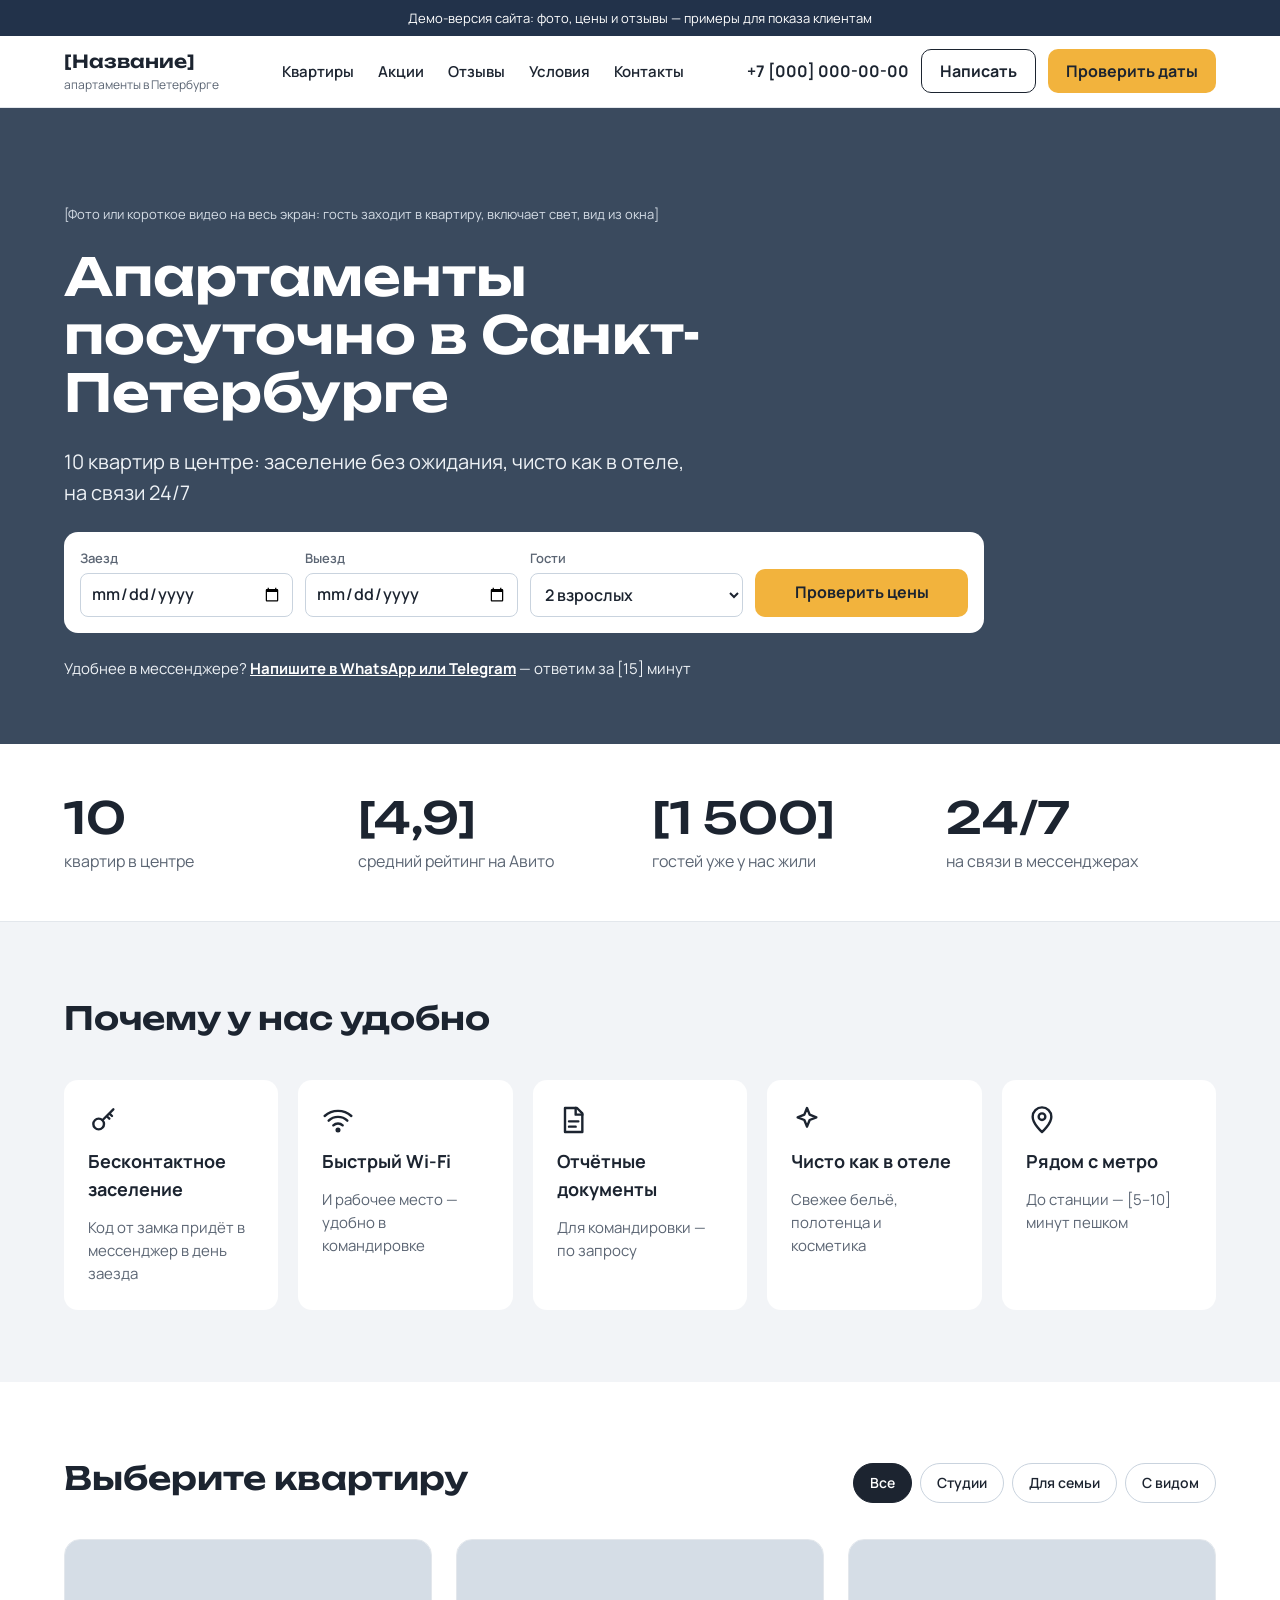
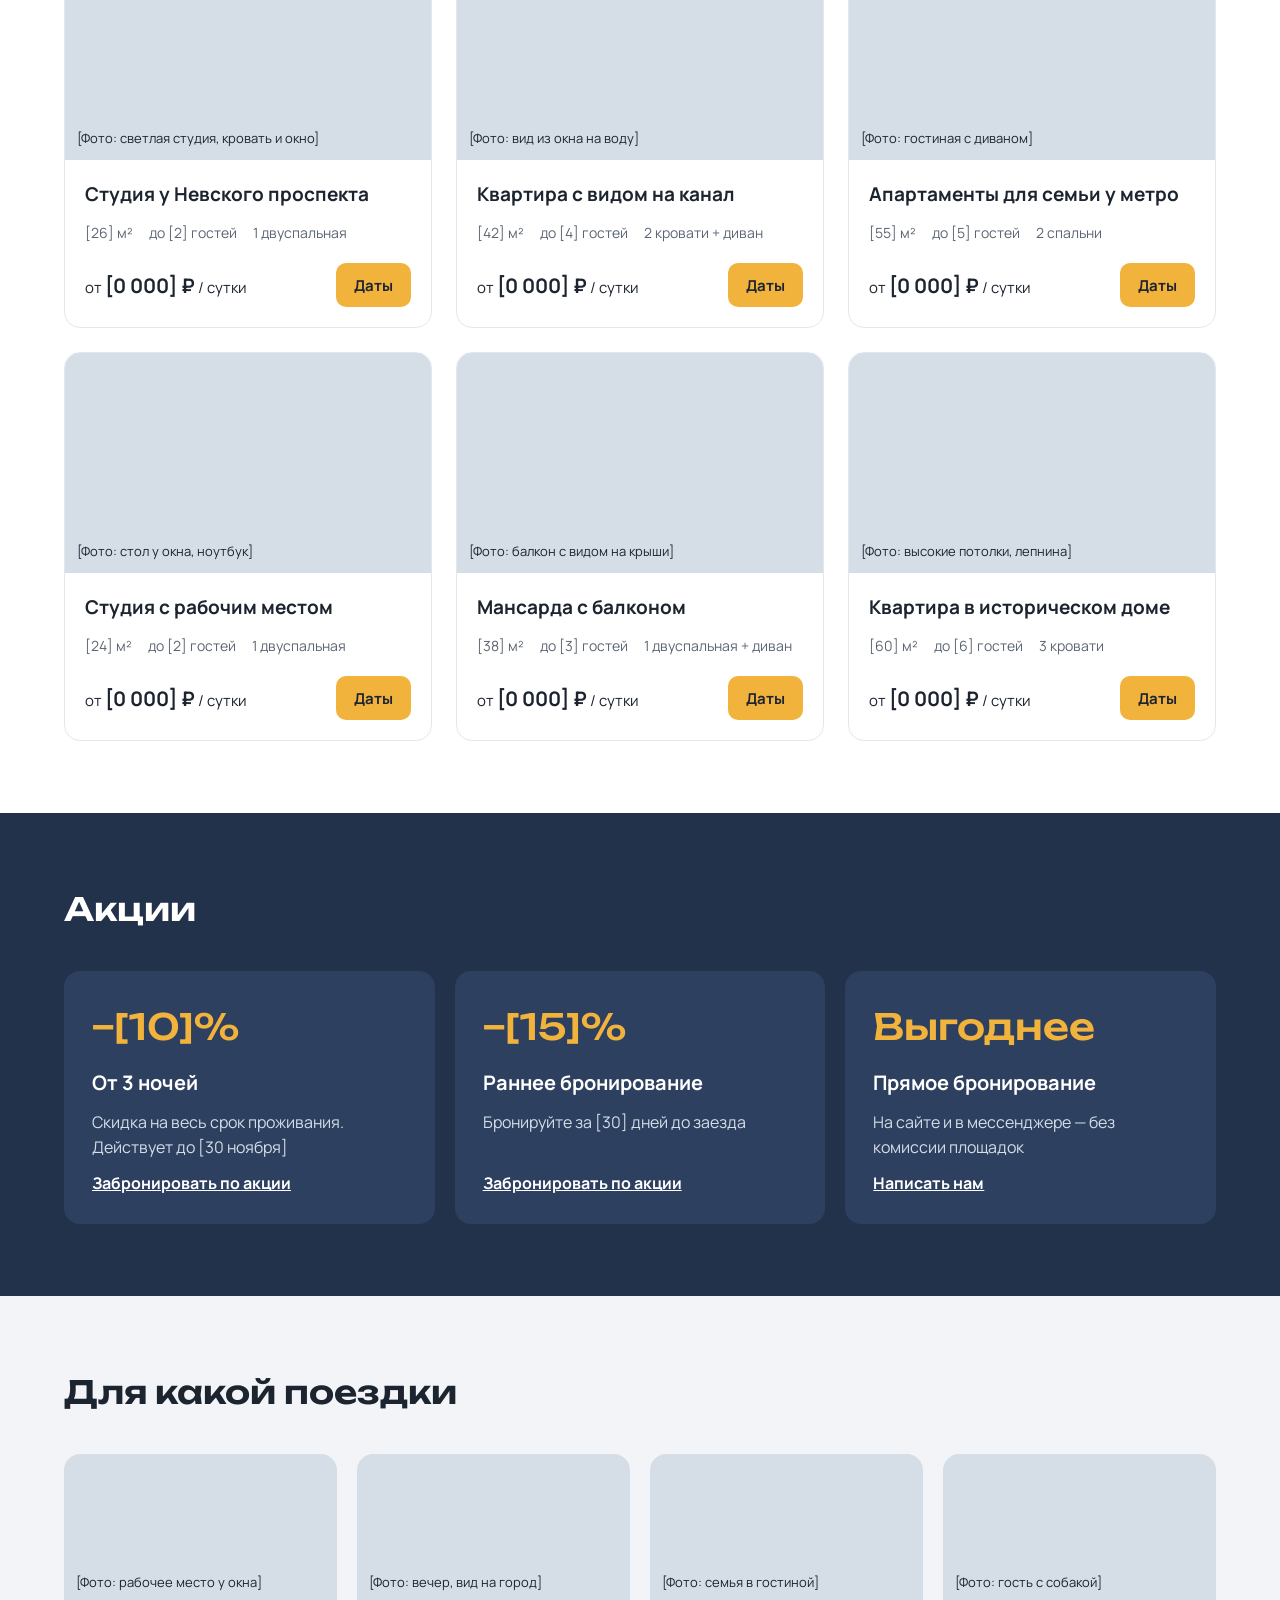
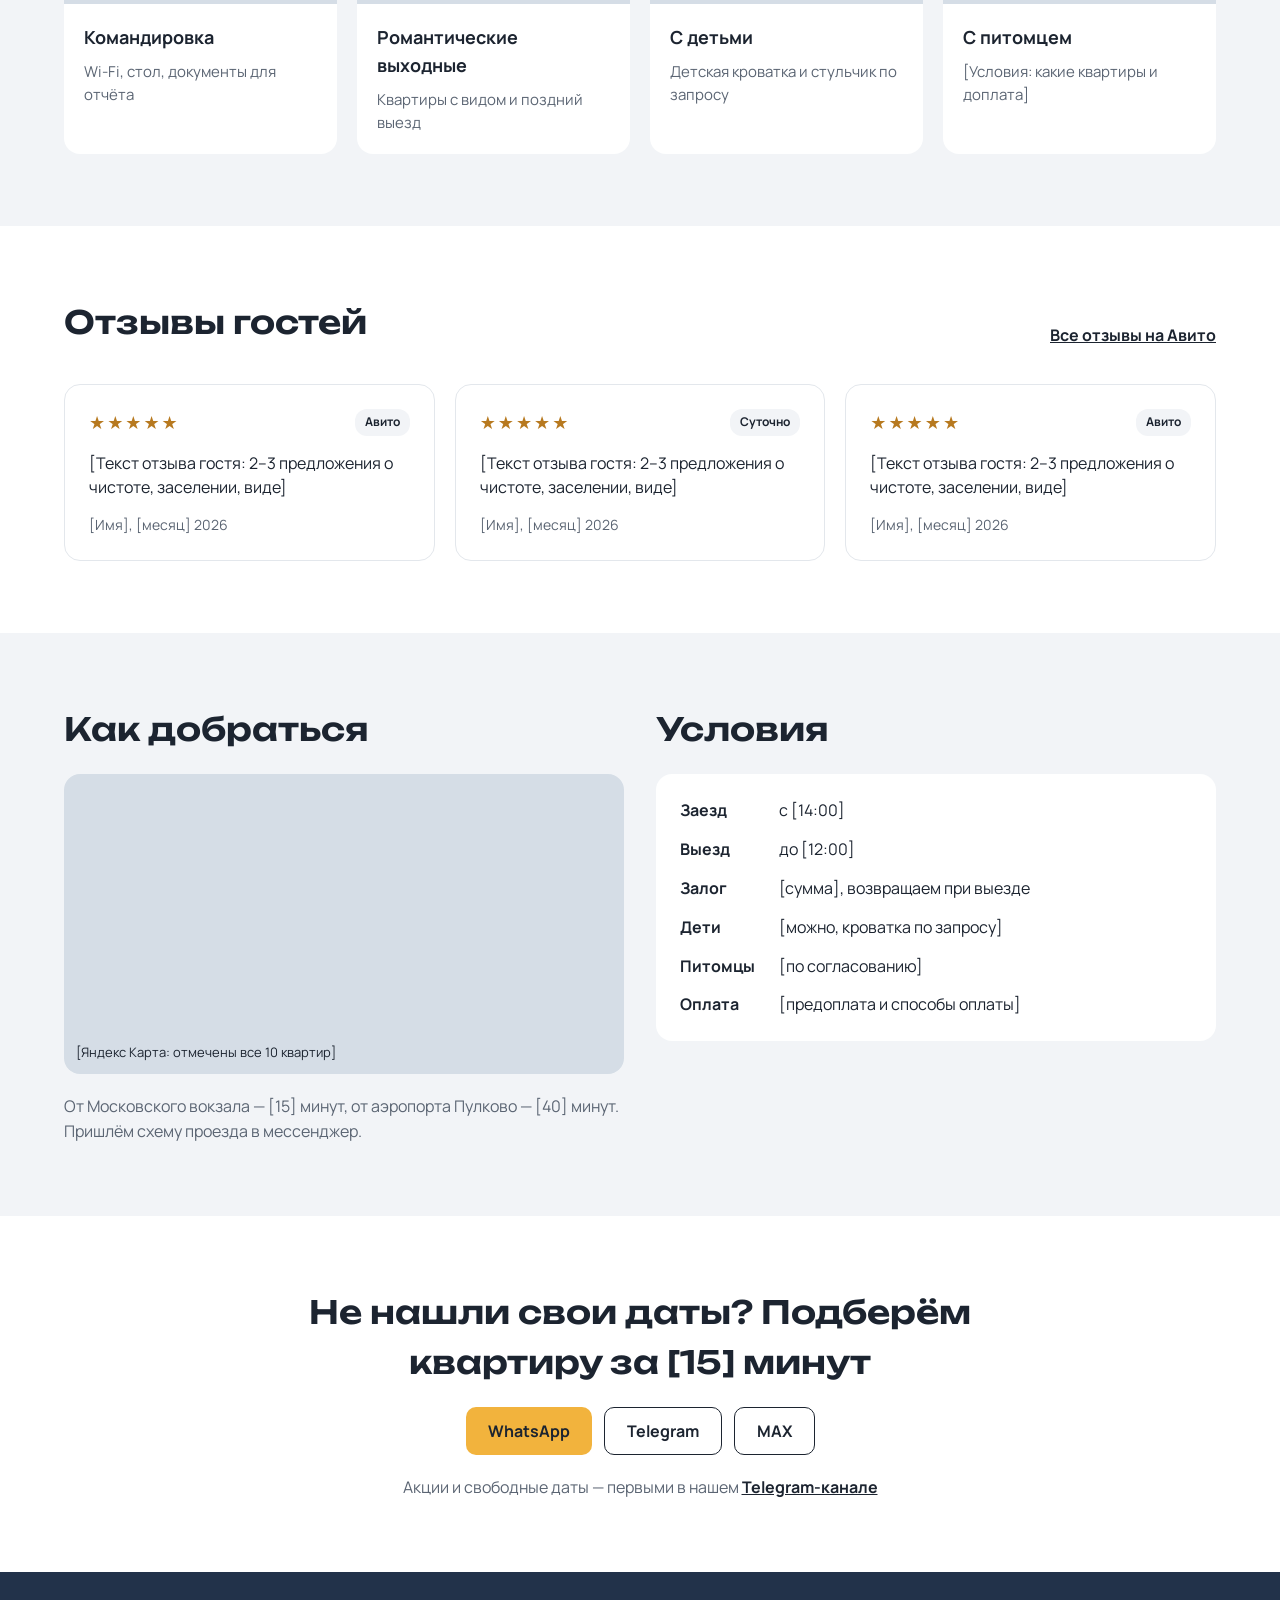
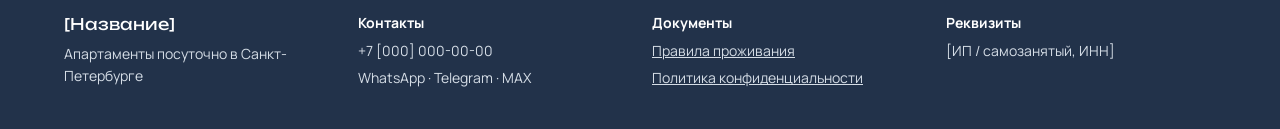
==== commit 939b65a5: "Главная страница демо-сайта посуточной аренды по макету Шапка с бронированием, первый экран с формой" ====
--- a/index.html
+++ b/index.html
@@ -3,204 +3,283 @@
 <head>
 <meta charset="utf-8">
 <meta name="viewport" content="width=device-width, initial-scale=1">
-<title>Апартаменты посуточно в Санкт-Петербурге — Десять парадных</title>
-<meta name="description" content="Десять апартаментов посуточно в историческом центре Санкт-Петербурга от 3 600 ₽ за ночь. Бронирование напрямую у собственника, заселение по коду в любое время.">
-<meta name="robots" content="noindex">
-<meta property="og:type" content="website">
-<meta property="og:title" content="Апартаменты посуточно в Санкт-Петербурге — Десять парадных">
-<meta property="og:description" content="Десять апартаментов посуточно в историческом центре Санкт-Петербурга от 3 600 ₽ за ночь. Бронирование напрямую у собственника, заселение по коду в любое время.">
-<meta property="og:locale" content="ru_RU">
-<meta name="theme-color" content="#17283a">
-<link rel="icon" href="assets/favicon.svg" type="image/svg+xml">
-<link rel="preconnect" href="https://fonts.googleapis.com"><link rel="preconnect" href="https://fonts.gstatic.com" crossorigin><link rel="stylesheet" href="https://fonts.googleapis.com/css2?family=Forum&amp;family=Golos+Text:wght@400;500;600&amp;display=swap">
-<link rel="stylesheet" href="assets/style.css?v=439643cc">
+<title>Апартаменты посуточно в Санкт-Петербурге — демо</title>
+<meta name="description" content="Демо-сайт: 10 квартир посуточно в центре Санкт-Петербурга. Бесконтактное заселение, на связи 24/7.">
+<link rel="preconnect" href="https://fonts.googleapis.com">
+<link rel="preconnect" href="https://fonts.gstatic.com" crossorigin>
+<link href="https://fonts.googleapis.com/css2?family=Manrope:wght@400;600;700&family=Unbounded:wght@500;600&display=swap" rel="stylesheet">
+<link rel="stylesheet" href="styles.css">
 </head>
 <body>
-<p class="demo-note">Демонстрационный сайт: квартиры, цены и отзывы вымышлены. <a href="index.html#owners">Хочу такой сайт</a></p>
-<header class="wrap site-header">
-<a class="brand" href="index.html"><svg viewBox="0 0 22 28" aria-hidden="true" focusable="false"><path d="M1 27V11a10 10 0 0 1 20 0v16" fill="none" stroke="currentColor" stroke-width="2"/><path d="M6.5 27V12a4.5 4.5 0 0 1 9 0v15z" fill="#f2c230" stroke="currentColor" stroke-width="2" stroke-linejoin="round"/></svg>Десять парадных</a>
-<nav class="site-nav" aria-label="Основное меню">
-<a href="index.html#kvartiry">Квартиры</a>
-<a href="index.html#zaselenie">Заселение</a>
-<a href="pravila.html">Правила и вопросы</a>
+
+<div class="demo-bar">Демо-версия сайта: фото, цены и отзывы — примеры для показа клиентам</div>
+
+<header class="header">
+  <div class="container header__inner">
+    <a href="#top" class="logo">[Название]<span>апартаменты в Петербурге</span></a>
+    <nav class="nav" aria-label="Основное меню">
+      <a href="#apartments">Квартиры</a>
+      <a href="#offers">Акции</a>
+      <a href="#reviews">Отзывы</a>
+      <a href="#rules">Условия</a>
+      <a href="#contacts">Контакты</a>
+    </nav>
+    <div class="header__actions">
+      <a href="tel:+70000000000" class="phone">+7 [000] 000-00-00</a>
+      <a href="#contacts" class="btn btn--outline">Написать</a>
+      <a href="#booking" class="btn btn--accent">Проверить даты</a>
+    </div>
+  </div>
+</header>
+
+<main>
+
+<section id="top" class="hero">
+  <div class="container hero__inner">
+    <p class="hero__note">[Фото или короткое видео на весь экран: гость заходит в квартиру, включает свет, вид из окна]</p>
+    <h1>Апартаменты посуточно в Санкт-Петербурге</h1>
+    <p class="hero__lead">10 квартир в центре: заселение без ожидания, чисто как в отеле, на связи 24/7</p>
+    <form id="booking" class="booking">
+      <label>Заезд<input type="date" name="checkin" required></label>
+      <label>Выезд<input type="date" name="checkout" required></label>
+      <label>Гости
+        <select name="guests">
+          <option>2 взрослых</option>
+          <option>1 взрослый</option>
+          <option>Семья с детьми</option>
+          <option>Компания до 6 человек</option>
+        </select>
+      </label>
+      <button type="submit" class="btn btn--accent btn--lg">Проверить цены</button>
+      <p class="booking__error" role="alert" hidden></p>
+    </form>
+    <p class="hero__alt">Удобнее в мессенджере? <a href="#contacts">Напишите в WhatsApp или Telegram</a> — ответим за [15] минут</p>
+  </div>
+</section>
+
+<section class="stats">
+  <div class="container stats__grid">
+    <div><strong>10</strong><span>квартир в центре</span></div>
+    <div><strong>[4,9]</strong><span>средний рейтинг на Авито</span></div>
+    <div><strong>[1 500]</strong><span>гостей уже у нас жили</span></div>
+    <div><strong>24/7</strong><span>на связи в мессенджерах</span></div>
+  </div>
+</section>
+
+<section class="section section--alt">
+  <div class="container">
+    <h2>Почему у нас удобно</h2>
+    <div class="features">
+      <div class="feature">
+        <svg viewBox="0 0 24 24" aria-hidden="true"><circle cx="8" cy="15" r="4"/><path d="M11 12l8-8M16 7l2 2M14 9l2 2"/></svg>
+        <h3>Бесконтактное заселение</h3>
+        <p>Код от замка придёт в мессенджер в день заезда</p>
+      </div>
+      <div class="feature">
+        <svg viewBox="0 0 24 24" aria-hidden="true"><path d="M2 9a15 15 0 0 1 20 0M5 12.5a10 10 0 0 1 14 0M8.5 16a5 5 0 0 1 7 0"/><circle cx="12" cy="19.5" r="1"/></svg>
+        <h3>Быстрый Wi-Fi</h3>
+        <p>И рабочее место — удобно в командировке</p>
+      </div>
+      <div class="feature">
+        <svg viewBox="0 0 24 24" aria-hidden="true"><path d="M6 3h9l4 4v14H6z"/><path d="M14 3v5h5M9 13h7M9 17h5"/></svg>
+        <h3>Отчётные документы</h3>
+        <p>Для командировки — по запросу</p>
+      </div>
+      <div class="feature">
+        <svg viewBox="0 0 24 24" aria-hidden="true"><path d="M12 3l2 5 5 2-5 2-2 5-2-5-5-2 5-2z"/></svg>
+        <h3>Чисто как в отеле</h3>
+        <p>Свежее бельё, полотенца и косметика</p>
+      </div>
+      <div class="feature">
+        <svg viewBox="0 0 24 24" aria-hidden="true"><path d="M12 21s-7-6.2-7-11.5A7 7 0 0 1 19 9.5C19 14.8 12 21 12 21z"/><circle cx="12" cy="9.5" r="2.5"/></svg>
+        <h3>Рядом с метро</h3>
+        <p>До станции — [5–10] минут пешком</p>
+      </div>
+    </div>
+  </div>
+</section>
+
+<section id="apartments" class="section">
+  <div class="container">
+    <div class="section__head">
+      <h2>Выберите квартиру</h2>
+      <div class="filters" role="group" aria-label="Фильтр квартир">
+        <button type="button" class="chip is-active" data-filter="all">Все</button>
+        <button type="button" class="chip" data-filter="studio">Студии</button>
+        <button type="button" class="chip" data-filter="family">Для семьи</button>
+        <button type="button" class="chip" data-filter="view">С видом</button>
+      </div>
+    </div>
+    <div class="cards">
+      <article class="card" data-tags="studio">
+        <div class="photo">[Фото: светлая студия, кровать и окно]</div>
+        <div class="card__body">
+          <h3>Студия у Невского проспекта</h3>
+          <div class="card__specs"><span>[26] м²</span><span>до [2] гостей</span><span>1 двуспальная</span></div>
+          <div class="card__foot"><span>от <strong>[0 000] ₽</strong> / сутки</span><a href="#booking" class="btn btn--accent">Даты</a></div>
+        </div>
+      </article>
+      <article class="card" data-tags="view family">
+        <div class="photo">[Фото: вид из окна на воду]</div>
+        <div class="card__body">
+          <h3>Квартира с видом на канал</h3>
+          <div class="card__specs"><span>[42] м²</span><span>до [4] гостей</span><span>2 кровати + диван</span></div>
+          <div class="card__foot"><span>от <strong>[0 000] ₽</strong> / сутки</span><a href="#booking" class="btn btn--accent">Даты</a></div>
+        </div>
+      </article>
+      <article class="card" data-tags="family">
+        <div class="photo">[Фото: гостиная с диваном]</div>
+        <div class="card__body">
+          <h3>Апартаменты для семьи у метро</h3>
+          <div class="card__specs"><span>[55] м²</span><span>до [5] гостей</span><span>2 спальни</span></div>
+          <div class="card__foot"><span>от <strong>[0 000] ₽</strong> / сутки</span><a href="#booking" class="btn btn--accent">Даты</a></div>
+        </div>
+      </article>
+      <article class="card" data-tags="studio">
+        <div class="photo">[Фото: стол у окна, ноутбук]</div>
+        <div class="card__body">
+          <h3>Студия с рабочим местом</h3>
+          <div class="card__specs"><span>[24] м²</span><span>до [2] гостей</span><span>1 двуспальная</span></div>
+          <div class="card__foot"><span>от <strong>[0 000] ₽</strong> / сутки</span><a href="#booking" class="btn btn--accent">Даты</a></div>
+        </div>
+      </article>
+      <article class="card" data-tags="view">
+        <div class="photo">[Фото: балкон с видом на крыши]</div>
+        <div class="card__body">
+          <h3>Мансарда с балконом</h3>
+          <div class="card__specs"><span>[38] м²</span><span>до [3] гостей</span><span>1 двуспальная + диван</span></div>
+          <div class="card__foot"><span>от <strong>[0 000] ₽</strong> / сутки</span><a href="#booking" class="btn btn--accent">Даты</a></div>
+        </div>
+      </article>
+      <article class="card" data-tags="family">
+        <div class="photo">[Фото: высокие потолки, лепнина]</div>
+        <div class="card__body">
+          <h3>Квартира в историческом доме</h3>
+          <div class="card__specs"><span>[60] м²</span><span>до [6] гостей</span><span>3 кровати</span></div>
+          <div class="card__foot"><span>от <strong>[0 000] ₽</strong> / сутки</span><a href="#booking" class="btn btn--accent">Даты</a></div>
+        </div>
+      </article>
+    </div>
+  </div>
+</section>
+
+<section id="offers" class="section section--dark">
+  <div class="container">
+    <h2>Акции</h2>
+    <div class="offers">
+      <div class="offer">
+        <span class="offer__big">−[10]%</span>
+        <h3>От 3 ночей</h3>
+        <p>Скидка на весь срок проживания. Действует до [30 ноября]</p>
+        <a href="#booking">Забронировать по акции</a>
+      </div>
+      <div class="offer">
+        <span class="offer__big">−[15]%</span>
+        <h3>Раннее бронирование</h3>
+        <p>Бронируйте за [30] дней до заезда</p>
+        <a href="#booking">Забронировать по акции</a>
+      </div>
+      <div class="offer">
+        <span class="offer__big">Выгоднее</span>
+        <h3>Прямое бронирование</h3>
+        <p>На сайте и в мессенджере — без комиссии площадок</p>
+        <a href="#contacts">Написать нам</a>
+      </div>
+    </div>
+  </div>
+</section>
+
+<section class="section section--alt">
+  <div class="container">
+    <h2>Для какой поездки</h2>
+    <div class="occasions">
+      <div class="occasion"><div class="photo photo--sm">[Фото: рабочее место у окна]</div><div class="occasion__body"><h3>Командировка</h3><p>Wi-Fi, стол, документы для отчёта</p></div></div>
+      <div class="occasion"><div class="photo photo--sm">[Фото: вечер, вид на город]</div><div class="occasion__body"><h3>Романтические выходные</h3><p>Квартиры с видом и поздний выезд</p></div></div>
+      <div class="occasion"><div class="photo photo--sm">[Фото: семья в гостиной]</div><div class="occasion__body"><h3>С детьми</h3><p>Детская кроватка и стульчик по запросу</p></div></div>
+      <div class="occasion"><div class="photo photo--sm">[Фото: гость с собакой]</div><div class="occasion__body"><h3>С питомцем</h3><p>[Условия: какие квартиры и доплата]</p></div></div>
+    </div>
+  </div>
+</section>
+
+<section id="reviews" class="section">
+  <div class="container">
+    <div class="section__head">
+      <h2>Отзывы гостей</h2>
+      <a href="#reviews" class="link-strong">Все отзывы на Авито</a>
+    </div>
+    <div class="reviews">
+      <figure class="review">
+        <div class="review__top"><span class="stars" aria-label="Оценка 5 из 5">★★★★★</span><span class="tag">Авито</span></div>
+        <blockquote>[Текст отзыва гостя: 2–3 предложения о чистоте, заселении, виде]</blockquote>
+        <figcaption>[Имя], [месяц] 2026</figcaption>
+      </figure>
+      <figure class="review">
+        <div class="review__top"><span class="stars" aria-label="Оценка 5 из 5">★★★★★</span><span class="tag">Суточно</span></div>
+        <blockquote>[Текст отзыва гостя: 2–3 предложения о чистоте, заселении, виде]</blockquote>
+        <figcaption>[Имя], [месяц] 2026</figcaption>
+      </figure>
+      <figure class="review">
+        <div class="review__top"><span class="stars" aria-label="Оценка 5 из 5">★★★★★</span><span class="tag">Авито</span></div>
+        <blockquote>[Текст отзыва гостя: 2–3 предложения о чистоте, заселении, виде]</blockquote>
+        <figcaption>[Имя], [месяц] 2026</figcaption>
+      </figure>
+    </div>
+  </div>
+</section>
+
+<section id="rules" class="section section--alt">
+  <div class="container two-cols">
+    <div class="stack">
+      <h2>Как добраться</h2>
+      <div class="photo photo--map">[Яндекс Карта: отмечены все 10 квартир]</div>
+      <p class="muted">От Московского вокзала — [15] минут, от аэропорта Пулково — [40] минут. Пришлём схему проезда в мессенджер.</p>
+    </div>
+    <div class="stack">
+      <h2>Условия</h2>
+      <dl class="rules">
+        <dt>Заезд</dt><dd>с [14:00]</dd>
+        <dt>Выезд</dt><dd>до [12:00]</dd>
+        <dt>Залог</dt><dd>[сумма], возвращаем при выезде</dd>
+        <dt>Дети</dt><dd>[можно, кроватка по запросу]</dd>
+        <dt>Питомцы</dt><dd>[по согласованию]</dd>
+        <dt>Оплата</dt><dd>[предоплата и способы оплаты]</dd>
+      </dl>
+    </div>
+  </div>
+</section>
+
+<section id="contacts" class="section cta">
+  <div class="container cta__inner">
+    <h2>Не нашли свои даты? Подберём квартиру за [15] минут</h2>
+    <div class="cta__buttons">
+      <a href="https://wa.me/70000000000" class="btn btn--accent btn--lg" target="_blank" rel="noopener">WhatsApp</a>
+      <a href="https://t.me/" class="btn btn--outline btn--lg" target="_blank" rel="noopener">Telegram</a>
+      <a href="#contacts" class="btn btn--outline btn--lg">MAX</a>
+    </div>
+    <p class="muted">Акции и свободные даты — первыми в нашем <a href="https://t.me/" class="link-strong" target="_blank" rel="noopener">Telegram-канале</a></p>
+  </div>
+</section>
+
+</main>
+
+<footer class="footer">
+  <div class="container footer__grid">
+    <div><span class="footer__logo">[Название]</span><span>Апартаменты посуточно в Санкт-Петербурге</span></div>
+    <div><span class="footer__title">Контакты</span><span>+7 [000] 000-00-00</span><span>WhatsApp · Telegram · MAX</span></div>
+    <div><span class="footer__title">Документы</span><a href="#rules">Правила проживания</a><a href="#top">Политика конфиденциальности</a></div>
+    <div><span class="footer__title">Реквизиты</span><span>[ИП / самозанятый, ИНН]</span></div>
+  </div>
+</footer>
+
+<nav class="bottom-bar" aria-label="Быстрые действия">
+  <a href="#apartments">
+    <svg viewBox="0 0 24 24" aria-hidden="true"><path d="M3 11l9-7 9 7M5 10v10h14V10"/></svg>Квартиры</a>
+  <a href="#booking" class="bottom-bar__main">
+    <svg viewBox="0 0 24 24" aria-hidden="true"><rect x="4" y="5" width="16" height="15" rx="2"/><path d="M4 10h16M9 3v4M15 3v4"/></svg>Даты</a>
+  <a href="https://wa.me/70000000000" target="_blank" rel="noopener">
+    <svg viewBox="0 0 24 24" aria-hidden="true"><path d="M4 20l1.5-4A8 8 0 1 1 9 19.5z"/></svg>Написать</a>
 </nav>
-</header>
-<main>
-<div class="wrap hero">
-<div>
-<h1>Апартаменты посуточно в Санкт-Петербурге</h1>
-<p class="hero-lead">Сдаём свои квартиры посуточно, без посредников. Выберите даты, и сайт покажет цену за весь срок.</p>
-<form class="search" data-search novalidate>
-<div class="field"><label for="s-in">Заезд</label><input id="s-in" name="in" type="date" required></div>
-<div class="field"><label for="s-out">Выезд</label><input id="s-out" name="out" type="date" required></div>
-<div class="field field-guests"><label for="s-g">Гости</label><select id="s-g" name="g"><option value="1">1</option><option value="2" selected>2</option><option value="3">3</option><option value="4">4</option><option value="5">5</option><option value="6">6</option></select></div>
-<button class="button" type="submit">Показать цены</button>
-<p class="form-error" data-error role="alert"></p>
-</form>
-<p class="search-hint">Квартиры от 3 600 ₽ за ночь, заселение по коду в любое время.</p>
-</div>
-<figure class="map-figure">
-<svg class="map" viewBox="0 0 725 639" role="group" aria-label="Схема центра Санкт-Петербурга с квартирами"><path class="map-water" stroke-width="44" d="M775.2 129.8 C751.8 133.1 677.2 138.6 635.1 149.8 C593.0 160.9 552.6 184.2 522.6 196.7 C492.6 209.2 473.8 217.8 455.1 224.6 C436.3 231.5 425.9 232.1 410.1 237.6 C394.2 243.1 375.5 252.6 360.1 257.6 C344.7 262.6 324.7 265.9 317.6 267.6"/><path class="map-water" stroke-width="34" d="M317.6 267.6 C316.7 274.2 321.3 294.7 312.6 307.5 C303.8 320.3 280.1 333.6 265.1 344.4 C250.1 355.3 244.2 359.9 222.5 372.4 C200.9 384.9 163.8 403.2 135.0 419.3 C106.3 435.5 80.9 449.3 50.0 469.2 C19.2 489.2 -33.3 527.5 -50.0 539.1"/><path class="map-water" stroke-width="26" d="M317.6 267.6 C313.0 264.9 309.2 258.3 290.1 251.6 C270.9 244.9 230.0 239.6 202.5 227.6 C175.0 215.7 154.6 197.7 125.0 179.7 C95.4 161.7 56.7 136.4 25.0 119.8 C-6.7 103.2 -50.0 86.5 -65.0 79.9"/><path class="map-water" stroke-width="22" d="M470.1 189.7 C468.8 181.4 466.8 163.9 462.6 139.8 C458.4 115.6 458.0 74.9 445.1 44.9 C432.2 15.0 395.1 -25.8 385.1 -39.9"/><path class="map-water" stroke-width="13" d="M385.1 -39.9 C366.7 -33.6 308.4 -13.6 275.1 -2.0 C241.7 9.7 216.7 19.6 185.0 30.0 C153.4 40.3 120.0 52.4 85.0 59.9 C50.0 67.4 -6.7 72.4 -25.0 74.9"/><path class="map-water" stroke-width="7" d="M465.1 241.6 C465.5 252.9 463.0 285.4 467.6 309.5 C472.2 333.6 494.7 365.2 492.6 386.4 C490.5 407.5 468.8 420.8 455.1 436.3 C441.3 451.8 424.7 464.6 410.1 479.2 C395.5 493.9 383.0 512.0 367.6 524.2 C352.2 536.3 335.1 547.1 317.6 552.1 C300.1 557.1 287.1 552.9 262.6 554.1 C238.0 555.3 199.6 556.6 170.0 559.1 C140.4 561.6 99.2 567.4 85.0 569.1"/><path class="map-water" stroke-width="5" d="M465.1 299.5 C458.4 299.9 436.3 299.0 425.1 301.5 C413.8 304.0 405.9 311.5 397.6 314.5 C389.2 317.5 380.1 312.8 375.1 319.5 C370.1 326.1 372.6 343.6 367.6 354.4 C362.6 365.2 353.4 376.6 345.1 384.4 C336.7 392.2 333.4 393.0 317.6 401.4 C301.7 409.7 271.3 427.1 250.1 434.3 C228.8 441.5 210.0 441.5 190.0 444.3 C170.0 447.1 140.0 450.1 130.0 451.3"/><path class="map-water" stroke-width="4" d="M420.1 309.5 C419.9 312.0 422.0 314.5 419.1 324.5 C416.2 334.5 405.8 357.3 402.6 369.4 C399.4 381.6 405.5 384.4 400.1 397.4 C394.7 410.3 382.6 436.1 370.1 447.3 C357.6 458.4 340.1 463.1 325.1 464.3 C310.1 465.4 293.4 450.9 280.1 454.3 C266.7 457.6 257.6 470.9 245.1 484.2 C232.5 497.5 215.0 522.5 205.0 534.1 C195.0 545.8 188.4 550.8 185.0 554.1"/><path class="map-street" d="M320.1 347.4 L577.6 407.3 L695.1 464.3"/><text class="map-label map-label-water" x="575.1" y="186.7" text-anchor="middle" transform="rotate(-16 575.1 186.7)" aria-hidden="true">Нева</text><text class="map-label" x="12.5" y="241.6" text-anchor="start" aria-hidden="true">Васильевский остров</text><text class="map-label" x="320.1" y="54.9" text-anchor="middle" aria-hidden="true">Петроградская сторона</text><text class="map-label" x="417.6" y="389.4" text-anchor="middle" transform="rotate(13 417.6 389.4)" aria-hidden="true">Невский</text><text class="map-label" x="175.0" y="511.2" text-anchor="middle" aria-hidden="true">Коломна</text><a class="map-pin" href="kvartiry/studiya-na-rubinshteyna.html" data-href="kvartiry/studiya-na-rubinshteyna.html" data-pin="1" aria-label="1. Студия на Рубинштейна"><circle cx="495.1" cy="419.3" r="16"/><text x="495.1" y="419.3">1</text></a><a class="map-pin" href="kvartiry/kvartira-na-moyke.html" data-href="kvartiry/kvartira-na-moyke.html" data-pin="2" aria-label="2. Квартира на Мойке"><circle cx="392.6" cy="317.5" r="16"/><text x="392.6" y="317.5">2</text></a><a class="map-pin" href="kvartiry/kvartira-u-letnego-sada.html" data-href="kvartiry/kvartira-u-letnego-sada.html" data-pin="3" aria-label="3. Квартира у Летнего сада"><circle cx="499.1" cy="287.5" r="16"/><text x="499.1" y="287.5">3</text></a><a class="map-pin" href="kvartiry/kvartira-na-pyatoy-linii.html" data-href="kvartiry/kvartira-na-pyatoy-linii.html" data-pin="4" aria-label="4. Квартира на 5-й линии"><circle cx="191.0" cy="307.5" r="16"/><text x="191.0" y="307.5">4</text></a><a class="map-pin" href="kvartiry/studiya-u-blagoveshchenskogo-mosta.html" data-href="kvartiry/studiya-u-blagoveshchenskogo-mosta.html" data-pin="5" aria-label="5. Студия у Благовещенского моста"><circle cx="155.0" cy="374.4" r="16"/><text x="155.0" y="374.4">5</text></a><a class="map-pin" href="kvartiry/kvartira-na-bolshom-prospekte.html" data-href="kvartiry/kvartira-na-bolshom-prospekte.html" data-pin="6" aria-label="6. Квартира на Большом проспекте"><circle cx="257.6" cy="137.8" r="16"/><text x="257.6" y="137.8">6</text></a><a class="map-pin" href="kvartiry/kvartira-u-avstriyskoy-ploshchadi.html" data-href="kvartiry/kvartira-u-avstriyskoy-ploshchadi.html" data-pin="7" aria-label="7. Квартира у Австрийской площади"><circle cx="350.1" cy="112.8" r="16"/><text x="350.1" y="112.8">7</text></a><a class="map-pin" href="kvartiry/kvartira-u-mariinskogo.html" data-href="kvartiry/kvartira-u-mariinskogo.html" data-pin="8" aria-label="8. Квартира у Мариинского театра"><circle cx="267.6" cy="457.3" r="16"/><text x="267.6" y="457.3">8</text></a><a class="map-pin" href="kvartiry/studiya-u-sennoy.html" data-href="kvartiry/studiya-u-sennoy.html" data-pin="9" aria-label="9. Студия у Сенной площади"><circle cx="350.1" cy="437.3" r="16"/><text x="350.1" y="437.3">9</text></a><a class="map-pin" href="kvartiry/kvartira-u-moskovskogo-vokzala.html" data-href="kvartiry/kvartira-u-moskovskogo-vokzala.html" data-pin="10" aria-label="10. Квартира у Московского вокзала"><circle cx="575.1" cy="379.4" r="16"/><text x="575.1" y="379.4">10</text></a></svg>
-<figcaption>Номера на схеме совпадают с номерами квартир в списке.</figcaption>
-</figure>
-</div>
-<div class="skyline"><svg viewBox="0 0 2400 262" preserveAspectRatio="xMidYMax slice" aria-hidden="true" focusable="false"><path class="skyline-far" d="M0 [base64]"/><rect class="skyline-near" y="250" width="2400" height="12"/><g transform="translate(400 10)"><path class="skyline-far" d="M690 240L700 222L760 222L764 216L836 216L840 222L900 222L910 240ZM814 196H870V222H814ZM846 196Q856 180 866 196ZM784 168H816V222H784ZM788 142H812V168H788ZM791 122H809V142H791ZM791 122Q800 104 809 122ZM796.8 110L800 24L803.2 110ZM797.4 22a2.6 2.6 0 1 0 5.2 0a2.6 2.6 0 1 0 -5.2 0ZM799.1 8H800.9V19H799.1ZM797 10.5H803V12.2H797Z"/><path class="skyline-near" d="M138 128H172V240H138ZM134 122H176V128H134ZM142.76 122C129.5 103.0 149.05 91.0 155 72C160.95 91.0 180.5 103.0 167.24 122ZM154.1 61H155.9V73H154.1ZM152 63.5H158V65.2H152ZM172 178H318V240H172ZM220 178L226 150L240 84L254 150L260 178ZM234.96 86C229.5 79.16 237.55 74.84 240 68C242.45 74.84 250.5 79.16 245.04 86ZM239.1 58H240.9V69H239.1ZM237 60.5H243V62.2H237ZM187.36 146H204.64V178H187.36ZM187.36 146C178.0 133.08 191.8 124.92 196 112C200.2 124.92 214.0 133.08 204.64 146ZM195.1 103H196.9V112H195.1ZM193 105.5H199V107.2H193ZM275.36 146H292.64V178H275.36ZM275.36 146C266.0 133.08 279.8 124.92 284 112C288.2 124.92 302.0 133.08 292.64 146ZM283.1 103H284.9V112H283.1ZM281 105.5H287V107.2H281ZM207.24 160H218.76V178H207.24ZM207.24 160C201.0 151.64 210.2 146.36 213 138C215.8 146.36 225.0 151.64 218.76 160ZM212.1 129H213.9V138H212.1ZM210 131.5H216V133.2H210ZM261.24 160H272.76V178H261.24ZM261.24 160C255.0 151.64 264.2 146.36 267 138C269.8 146.36 279.0 151.64 272.76 160ZM266.1 129H267.9V138H266.1ZM264 131.5H270V133.2H264ZM318 240V204Q334 192 350 204V240ZM300 178Q309 164 318 178ZM410 214H450V240H410ZM415 206H445V214H415ZM421 206L423 112L437 112L439 206ZM418 106H442V112H418ZM419 106L423 96L437 96L441 106ZM425 96L430 80L435 96ZM422 188L409 179L410 175L422 182ZM438 188L451 179L450 175L438 182ZM422 162L409 153L410 149L422 156ZM438 162L451 153L450 149L438 156ZM422 136L409 127L410 123L422 130ZM438 136L451 127L450 123L438 130ZM500 198H622V240H612Q561 204 510 240H500ZM978 198H1100V240H1090Q1039 204 988 240H978ZM612 192H650V240H612ZM950 192H988V240H950ZM640 194L652 204L752 96L740 88ZM960 194L948 204L848 96L860 88ZM529.1 176H530.9V198H529.1ZM526.8 176a3.2 3.2 0 1 0 6.4 0a3.2 3.2 0 1 0 -6.4 0ZM579.1 176H580.9V198H579.1ZM576.8 176a3.2 3.2 0 1 0 6.4 0a3.2 3.2 0 1 0 -6.4 0ZM1019.1 176H1020.9V198H1019.1ZM1016.8 176a3.2 3.2 0 1 0 6.4 0a3.2 3.2 0 1 0 -6.4 0ZM1069.1 176H1070.9V198H1069.1ZM1066.8 176a3.2 3.2 0 1 0 6.4 0a3.2 3.2 0 1 0 -6.4 0ZM1108 208H1272V240H1108ZM1108 204H1272V208H1108ZM1162 166H1218V208H1162ZM1159 162H1221V166H1159ZM1170 136H1210V162H1170ZM1167 132H1213V136H1167ZM1173 132Q1190 104 1207 132ZM1185 106H1195V116H1185ZM1186.6 108L1190 36L1193.4 108ZM1182 32L1198 32L1195 37L1185 37ZM1189.2 32L1189.2 18L1197 30L1190.8 30L1190.8 32ZM1316 192H1484V240H1316ZM1356 192L1400 174L1444 192ZM1367 132H1433V176H1367ZM1363 127H1437V132H1363ZM1369 127C1371 92 1390 76 1400 76C1410 76 1429 92 1431 127ZM1393 60H1407V78H1393ZM1393 60Q1400 48 1407 60ZM1399.1 38H1400.9V50H1399.1ZM1397 40.5H1403V42.2H1397ZM1322 166H1346V192H1322ZM1322 166Q1334 146 1346 166ZM1333.1 144H1334.9V153H1333.1ZM1331 146.5H1337V148.2H1331ZM1454 166H1478V192H1454ZM1454 166Q1466 146 1478 166ZM1465.1 144H1466.9V153H1465.1ZM1463 146.5H1469V148.2H1463Z"/></g></svg></div>
-
-<section class="section section-paper" id="kvartiry" aria-labelledby="h-flats">
-<div class="wrap">
-<div class="section-head">
-<h2 id="h-flats">Квартиры</h2>
-<p class="section-note" data-default-note>Все десять в историческом центре, не дальше 15 минут пешком от метро.</p>
-<p class="result" data-result hidden><span data-result-text></span> <button class="link-button" type="button" data-reset>Сбросить даты</button></p>
-</div>
-<ul class="cards">
-<li class="card" data-card="1" data-price="4200" data-weekend="5400" data-guests="2" data-min="1">
-<a class="card-plan" href="kvartiry/studiya-na-rubinshteyna.html" data-plan-link tabindex="-1" aria-hidden="true"><svg viewBox="0 0 431.2 285.6" aria-hidden="true" focusable="false"><rect class="plan-floor" x="19.6" y="19.6" width="100.8" height="106.4"/><rect class="plan-floor" x="19.6" y="126" width="100.8" height="140"/><rect class="plan-floor" x="120.4" y="19.6" width="291.2" height="246.4"/><rect class="plan-soft" x="260.4" y="28" width="89.6" height="112" rx="3.4"/><rect class="plan-item" x="267.1" y="34.7" width="34.7" height="23.5" rx="4.5"/><rect class="plan-item" x="308.6" y="34.7" width="34.7" height="23.5" rx="4.5"/><line class="plan-item" x1="260.4" y1="68.3" x2="350" y2="68.3"/><rect class="plan-soft" x="128.8" y="224" width="134.4" height="33.6"/><circle class="plan-item" cx="146.7" cy="234.1" r="5"/><circle class="plan-item" cx="163.5" cy="234.1" r="5"/><circle class="plan-item" cx="146.7" cy="248.6" r="5"/><circle class="plan-item" cx="163.5" cy="248.6" r="5"/><rect class="plan-item" x="221.2" y="230.7" width="30.8" height="20.2" rx="3.4"/><circle class="plan-soft" cx="338.8" cy="201.6" r="25.2"/><circle class="plan-item" cx="299" cy="201.6" r="9.5"/><circle class="plan-item" cx="378.6" cy="201.6" r="9.5"/><rect class="plan-soft" x="28" y="218.4" width="84" height="39.2" rx="5.6"/><rect class="plan-item" x="33.6" y="224" width="72.8" height="28" rx="11.2"/><rect class="plan-soft" x="89.6" y="171.9" width="22.4" height="10.1" rx="1.7"/><ellipse class="plan-soft" cx="100.8" cy="193.2" rx="10.6" ry="14"/><rect class="plan-soft" x="30.2" y="182" width="29.1" height="22.4" rx="3.4"/><circle class="plan-item" cx="44.8" cy="193.2" r="6.7"/><rect class="plan-wall" x="19.6" y="19.6" width="100.8" height="106.4"/><rect class="plan-wall" x="19.6" y="126" width="100.8" height="140"/><rect class="plan-wall" x="120.4" y="19.6" width="291.2" height="246.4"/><line class="plan-gap" x1="411.6" y1="58.8" x2="411.6" y2="126"/><line class="plan-window" x1="411.6" y1="58.8" x2="411.6" y2="126"/><line class="plan-gap" x1="411.6" y1="159.6" x2="411.6" y2="226.8"/><line class="plan-window" x1="411.6" y1="159.6" x2="411.6" y2="226.8"/><line class="plan-gap" x1="19.6" y1="53.2" x2="19.6" y2="103.6"/><path class="plan-door" d="M19.6 53.2 L70 53.2 A50.4 50.4 0 0 1 19.6 103.6"/><line class="plan-gap" x1="120.4" y1="47.6" x2="120.4" y2="92.4"/><path class="plan-door" d="M120.4 47.6 L165.2 47.6 A44.8 44.8 0 0 1 120.4 92.4"/><line class="plan-gap" x1="47.6" y1="126" x2="92.4" y2="126"/><path class="plan-door" d="M47.6 126 L47.6 170.8 A44.8 44.8 0 0 0 92.4 126"/></svg><span class="card-num">1</span></a>
-<div class="card-body">
-<h3><a href="kvartiry/studiya-na-rubinshteyna.html" data-href="kvartiry/studiya-na-rubinshteyna.html">Студия на Рубинштейна</a></h3>
-<p class="card-price"><span class="price-main" data-price-main>от 4 200 ₽</span> <span data-price-note>за ночь</span></p>
-<p class="card-where">улица Рубинштейна, 5 минут до метро «Достоевская»</p>
-<p class="card-facts">Студия, 29 м², до 2 гостей</p>
-</div>
-</li>
-<li class="card" data-card="2" data-price="6400" data-weekend="7900" data-guests="3" data-min="2">
-<a class="card-plan" href="kvartiry/kvartira-na-moyke.html" data-plan-link tabindex="-1" aria-hidden="true"><svg viewBox="0 0 520.8 341.6" aria-hidden="true" focusable="false"><rect class="plan-floor" x="19.6" y="19.6" width="112" height="145.6"/><rect class="plan-floor" x="19.6" y="165.2" width="112" height="156.8"/><rect class="plan-floor" x="131.6" y="19.6" width="212.8" height="302.4"/><rect class="plan-floor" x="344.4" y="19.6" width="156.8" height="302.4"/><rect class="plan-soft" x="140" y="280" width="168" height="33.6"/><circle class="plan-item" cx="157.9" cy="290.1" r="5"/><circle class="plan-item" cx="174.7" cy="290.1" r="5"/><circle class="plan-item" cx="157.9" cy="304.6" r="5"/><circle class="plan-item" cx="174.7" cy="304.6" r="5"/><rect class="plan-item" x="266" y="286.7" width="30.8" height="20.2" rx="3.4"/><rect class="plan-soft" x="140" y="142.8" width="50.4" height="112" rx="4.5"/><rect class="plan-item" x="140" y="142.8" width="14.6" height="112" rx="4.5"/><circle class="plan-soft" cx="268.8" cy="109.2" r="28"/><circle class="plan-item" cx="226.2" cy="109.2" r="9.5"/><circle class="plan-item" cx="311.4" cy="109.2" r="9.5"/><rect class="plan-soft" x="380.8" y="86.8" width="112" height="89.6" rx="3.4"/><rect class="plan-item" x="462.6" y="93.5" width="23.5" height="34.7" rx="4.5"/><rect class="plan-item" x="462.6" y="135" width="23.5" height="34.7" rx="4.5"/><line class="plan-item" x1="452.5" y1="86.8" x2="452.5" y2="176.4"/><rect class="plan-soft" x="28" y="274.4" width="95.2" height="39.2" rx="5.6"/><rect class="plan-item" x="33.6" y="280" width="84" height="28" rx="11.2"/><rect class="plan-soft" x="98" y="216.7" width="22.4" height="10.1" rx="1.7"/><ellipse class="plan-soft" cx="109.2" cy="238" rx="10.6" ry="14"/><rect class="plan-soft" x="30.2" y="229.6" width="29.1" height="22.4" rx="3.4"/><circle class="plan-item" cx="44.8" cy="240.8" r="6.7"/><rect class="plan-wall" x="19.6" y="19.6" width="112" height="145.6"/><rect class="plan-wall" x="19.6" y="165.2" width="112" height="156.8"/><rect class="plan-wall" x="131.6" y="19.6" width="212.8" height="302.4"/><rect class="plan-wall" x="344.4" y="19.6" width="156.8" height="302.4"/><line class="plan-gap" x1="198.8" y1="19.6" x2="277.2" y2="19.6"/><line class="plan-window" x1="198.8" y1="19.6" x2="277.2" y2="19.6"/><line class="plan-gap" x1="383.6" y1="19.6" x2="462" y2="19.6"/><line class="plan-window" x1="383.6" y1="19.6" x2="462" y2="19.6"/><line class="plan-gap" x1="19.6" y1="64.4" x2="19.6" y2="114.8"/><path class="plan-door" d="M19.6 64.4 L70 64.4 A50.4 50.4 0 0 1 19.6 114.8"/><line class="plan-gap" x1="131.6" y1="70" x2="131.6" y2="114.8"/><path class="plan-door" d="M131.6 70 L176.4 70 A44.8 44.8 0 0 1 131.6 114.8"/><line class="plan-gap" x1="53.2" y1="165.2" x2="98" y2="165.2"/><path class="plan-door" d="M53.2 165.2 L53.2 210 A44.8 44.8 0 0 0 98 165.2"/><line class="plan-gap" x1="344.4" y1="221.2" x2="344.4" y2="266"/><path class="plan-door" d="M344.4 221.2 L389.2 221.2 A44.8 44.8 0 0 1 344.4 266"/></svg><span class="card-num">2</span></a>
-<div class="card-body">
-<h3><a href="kvartiry/kvartira-na-moyke.html" data-href="kvartiry/kvartira-na-moyke.html">Квартира на Мойке</a></h3>
-<p class="card-price"><span class="price-main" data-price-main>от 6 400 ₽</span> <span data-price-note>за ночь</span></p>
-<p class="card-where">набережная реки Мойки, 10 минут до метро «Невский проспект»</p>
-<p class="card-facts">1 спальня, 43 м², до 3 гостей</p>
-</div>
-</li>
-<li class="card" data-card="3" data-price="9800" data-weekend="12400" data-guests="5" data-min="2">
-<a class="card-plan" href="kvartiry/kvartira-u-letnego-sada.html" data-plan-link tabindex="-1" aria-hidden="true"><svg viewBox="0 0 632.8 420" aria-hidden="true" focusable="false"><rect class="plan-floor" x="19.6" y="19.6" width="212.8" height="184.8"/><rect class="plan-floor" x="232.4" y="19.6" width="201.6" height="184.8"/><rect class="plan-floor" x="434" y="19.6" width="106.4" height="184.8"/><rect class="plan-floor" x="540.4" y="19.6" width="72.8" height="184.8"/><rect class="plan-floor" x="19.6" y="204.4" width="302.4" height="196"/><rect class="plan-floor" x="322" y="204.4" width="156.8" height="196"/><rect class="plan-floor" x="478.8" y="204.4" width="134.4" height="196"/><rect class="plan-soft" x="28" y="67.2" width="112" height="89.6" rx="3.4"/><rect class="plan-item" x="34.7" y="73.9" width="23.5" height="34.7" rx="4.5"/><rect class="plan-item" x="34.7" y="115.4" width="23.5" height="34.7" rx="4.5"/><line class="plan-item" x1="68.3" y1="67.2" x2="68.3" y2="156.8"/><rect class="plan-soft" x="313.6" y="67.2" width="112" height="89.6" rx="3.4"/><rect class="plan-item" x="395.4" y="73.9" width="23.5" height="34.7" rx="4.5"/><rect class="plan-item" x="395.4" y="115.4" width="23.5" height="34.7" rx="4.5"/><line class="plan-item" x1="385.3" y1="67.2" x2="385.3" y2="156.8"/><rect class="plan-soft" x="28" y="254.8" width="50.4" height="123.2" rx="4.5"/><rect class="plan-item" x="28" y="254.8" width="14.6" height="123.2" rx="4.5"/><rect class="plan-soft" x="165.2" y="285.6" width="95.2" height="50.4" rx="2.2"/><circle class="plan-item" cx="181.1" cy="272.2" r="9"/><circle class="plan-item" cx="181.1" cy="349.4" r="9"/><circle class="plan-item" cx="212.8" cy="272.2" r="9"/><circle class="plan-item" cx="212.8" cy="349.4" r="9"/><circle class="plan-item" cx="244.5" cy="272.2" r="9"/><circle class="plan-item" cx="244.5" cy="349.4" r="9"/><rect class="plan-soft" x="330.4" y="212.8" width="140" height="33.6"/><circle class="plan-item" cx="348.3" cy="222.9" r="5"/><circle class="plan-item" cx="365.1" cy="222.9" r="5"/><circle class="plan-item" cx="348.3" cy="237.4" r="5"/><circle class="plan-item" cx="365.1" cy="237.4" r="5"/><rect class="plan-item" x="428.4" y="219.5" width="30.8" height="20.2" rx="3.4"/><rect class="plan-soft" x="442.4" y="28" width="89.6" height="39.2" rx="5.6"/><rect class="plan-item" x="448" y="33.6" width="78.4" height="28" rx="11.2"/><rect class="plan-soft" x="500.6" y="120.4" width="29.1" height="22.4" rx="3.4"/><circle class="plan-item" cx="515.2" cy="131.6" r="6.7"/><rect class="plan-soft" x="565.6" y="29.1" width="22.4" height="10.1" rx="1.7"/><ellipse class="plan-soft" cx="576.8" cy="50.4" rx="10.6" ry="14"/><rect class="plan-soft" x="562.2" y="106.4" width="29.1" height="22.4" rx="3.4"/><circle class="plan-item" cx="576.8" cy="117.6" r="6.7"/><rect class="plan-wall" x="19.6" y="19.6" width="212.8" height="184.8"/><rect class="plan-wall" x="232.4" y="19.6" width="201.6" height="184.8"/><rect class="plan-wall" x="434" y="19.6" width="106.4" height="184.8"/><rect class="plan-wall" x="540.4" y="19.6" width="72.8" height="184.8"/><rect class="plan-wall" x="19.6" y="204.4" width="302.4" height="196"/><rect class="plan-wall" x="322" y="204.4" width="156.8" height="196"/><rect class="plan-wall" x="478.8" y="204.4" width="134.4" height="196"/><line class="plan-gap" x1="86.8" y1="19.6" x2="165.2" y2="19.6"/><line class="plan-window" x1="86.8" y1="19.6" x2="165.2" y2="19.6"/><line class="plan-gap" x1="294" y1="19.6" x2="372.4" y2="19.6"/><line class="plan-window" x1="294" y1="19.6" x2="372.4" y2="19.6"/><line class="plan-gap" x1="75.6" y1="400.4" x2="154" y2="400.4"/><line class="plan-window" x1="75.6" y1="400.4" x2="154" y2="400.4"/><line class="plan-gap" x1="187.6" y1="400.4" x2="266" y2="400.4"/><line class="plan-window" x1="187.6" y1="400.4" x2="266" y2="400.4"/><line class="plan-gap" x1="361.2" y1="400.4" x2="439.6" y2="400.4"/><line class="plan-window" x1="361.2" y1="400.4" x2="439.6" y2="400.4"/><line class="plan-gap" x1="613.2" y1="305.2" x2="613.2" y2="355.6"/><path class="plan-door" d="M613.2 305.2 L562.8 305.2 A50.4 50.4 0 0 0 613.2 355.6"/><line class="plan-gap" x1="165.2" y1="204.4" x2="210" y2="204.4"/><path class="plan-door" d="M165.2 204.4 L165.2 159.6 A44.8 44.8 0 0 1 210 204.4"/><line class="plan-gap" x1="254.8" y1="204.4" x2="299.6" y2="204.4"/><path class="plan-door" d="M254.8 204.4 L254.8 159.6 A44.8 44.8 0 0 1 299.6 204.4"/><line class="plan-gap" x1="487.2" y1="204.4" x2="532" y2="204.4"/><path class="plan-door" d="M487.2 204.4 L487.2 159.6 A44.8 44.8 0 0 1 532 204.4"/><line class="plan-gap" x1="557.2" y1="204.4" x2="599.2" y2="204.4"/><path class="plan-door" d="M557.2 204.4 L557.2 162.4 A42 42 0 0 1 599.2 204.4"/><line class="plan-gap" x1="478.8" y1="322" x2="478.8" y2="366.8"/><path class="plan-door" d="M478.8 322 L434 322 A44.8 44.8 0 0 0 478.8 366.8"/><line class="plan-gap" x1="322" y1="260.4" x2="322" y2="355.6"/></svg><span class="card-num">3</span></a>
-<div class="card-body">
-<h3><a href="kvartiry/kvartira-u-letnego-sada.html" data-href="kvartiry/kvartira-u-letnego-sada.html">Квартира у Летнего сада</a></h3>
-<p class="card-price"><span class="price-main" data-price-main>от 9 800 ₽</span> <span data-price-note>за ночь</span></p>
-<p class="card-where">улица Пестеля, 10 минут до метро «Чернышевская»</p>
-<p class="card-facts">2 спальни, 67 м², до 5 гостей</p>
-</div>
-</li>
-<li class="card" data-card="4" data-price="5200" data-weekend="6500" data-guests="3" data-min="1">
-<a class="card-plan" href="kvartiry/kvartira-na-pyatoy-linii.html" data-plan-link tabindex="-1" aria-hidden="true"><svg viewBox="0 0 491.9 329.5" aria-hidden="true" focusable="false"><rect class="plan-floor" x="367" y="19.6" width="105.3" height="139.8"/><rect class="plan-floor" x="367" y="159.4" width="105.3" height="150.5"/><rect class="plan-floor" x="167" y="19.6" width="200" height="290.3"/><rect class="plan-floor" x="19.6" y="19.6" width="147.4" height="290.3"/><rect class="plan-soft" x="201.2" y="269.6" width="157.9" height="32.3"/><circle class="plan-item" cx="219.1" cy="279" r="5"/><circle class="plan-item" cx="235.9" cy="279" r="5"/><circle class="plan-item" cx="219.1" cy="293.6" r="5"/><circle class="plan-item" cx="235.9" cy="293.6" r="5"/><rect class="plan-item" x="317.1" y="276.3" width="30.8" height="18.8" rx="3.4"/><rect class="plan-soft" x="311.8" y="137.9" width="47.4" height="107.5" rx="4.5"/><rect class="plan-item" x="344.6" y="137.9" width="14.6" height="107.5" rx="4.5"/><circle class="plan-soft" cx="238.1" cy="105.6" r="26.3"/><circle class="plan-item" cx="197.2" cy="105.6" r="9.5"/><circle class="plan-item" cx="278.9" cy="105.6" r="9.5"/><rect class="plan-soft" x="27.5" y="84.1" width="105.3" height="86" rx="3.4"/><rect class="plan-item" x="34.2" y="90.8" width="23.5" height="32.9" rx="4.5"/><rect class="plan-item" x="34.2" y="130.5" width="23.5" height="32.9" rx="4.5"/><line class="plan-item" x1="67.8" y1="84.1" x2="67.8" y2="170.1"/><rect class="plan-soft" x="374.9" y="264.2" width="89.5" height="37.6" rx="5.6"/><rect class="plan-item" x="380.5" y="269.8" width="78.3" height="26.4" rx="11.2"/><rect class="plan-soft" x="376.9" y="208" width="22.4" height="10.1" rx="1.7"/><ellipse class="plan-soft" cx="388.1" cy="229.3" rx="10.6" ry="14"/><rect class="plan-soft" x="434.1" y="220.8" width="29.1" height="22.4" rx="3.4"/><circle class="plan-item" cx="448.6" cy="232" r="6.7"/><rect class="plan-wall" x="367" y="19.6" width="105.3" height="139.8"/><rect class="plan-wall" x="367" y="159.4" width="105.3" height="150.5"/><rect class="plan-wall" x="167" y="19.6" width="200" height="290.3"/><rect class="plan-wall" x="19.6" y="19.6" width="147.4" height="290.3"/><line class="plan-gap" x1="230.2" y1="19.6" x2="303.9" y2="19.6"/><line class="plan-window" x1="230.2" y1="19.6" x2="303.9" y2="19.6"/><line class="plan-gap" x1="56.4" y1="19.6" x2="130.1" y2="19.6"/><line class="plan-window" x1="56.4" y1="19.6" x2="130.1" y2="19.6"/><line class="plan-gap" x1="472.3" y1="62.6" x2="472.3" y2="111"/><path class="plan-door" d="M472.3 62.6 L423.9 62.6 A48.4 48.4 0 0 0 472.3 111"/><line class="plan-gap" x1="367" y1="68" x2="367" y2="111"/><path class="plan-door" d="M367 68 L324 68 A43 43 0 0 0 367 111"/><line class="plan-gap" x1="398.6" y1="159.4" x2="440.7" y2="159.4"/><path class="plan-door" d="M440.7 159.4 L440.7 201.5 A42.1 42.1 0 0 1 398.6 159.4"/><line class="plan-gap" x1="167" y1="213.1" x2="167" y2="256.1"/><path class="plan-door" d="M167 213.1 L124 213.1 A43 43 0 0 0 167 256.1"/></svg><span class="card-num">4</span></a>
-<div class="card-body">
-<h3><a href="kvartiry/kvartira-na-pyatoy-linii.html" data-href="kvartiry/kvartira-na-pyatoy-linii.html">Квартира на 5-й линии</a></h3>
-<p class="card-price"><span class="price-main" data-price-main>от 5 200 ₽</span> <span data-price-note>за ночь</span></p>
-<p class="card-where">5-я линия Васильевского острова, 5 минут до метро «Василеостровская»</p>
-<p class="card-facts">1 спальня, 39 м², до 3 гостей</p>
-</div>
-</li>
-<li class="card" data-card="5" data-price="4800" data-weekend="6200" data-guests="2" data-min="1">
-<a class="card-plan" href="kvartiry/studiya-u-blagoveshchenskogo-mosta.html" data-plan-link tabindex="-1" aria-hidden="true"><svg viewBox="0 0 462.6 295.5" aria-hidden="true" focusable="false"><rect class="plan-floor" x="334.1" y="19.6" width="108.9" height="110.7"/><rect class="plan-floor" x="334.1" y="130.3" width="108.9" height="145.6"/><rect class="plan-floor" x="19.6" y="19.6" width="314.5" height="256.3"/><rect class="plan-soft" x="86.1" y="28.3" width="96.8" height="116.5" rx="3.4"/><rect class="plan-item" x="92.8" y="35.1" width="38.3" height="23.5" rx="4.5"/><rect class="plan-item" x="137.9" y="35.1" width="38.3" height="23.5" rx="4.5"/><line class="plan-item" x1="86.1" y1="68.7" x2="182.9" y2="68.7"/><rect class="plan-soft" x="179.9" y="232.2" width="145.2" height="34.9"/><circle class="plan-item" cx="197.8" cy="242.9" r="5"/><circle class="plan-item" cx="214.6" cy="242.9" r="5"/><circle class="plan-item" cx="197.8" cy="257.5" r="5"/><circle class="plan-item" cx="214.6" cy="257.5" r="5"/><rect class="plan-item" x="283" y="238.9" width="30.8" height="21.5" rx="3.4"/><circle class="plan-soft" cx="98.2" cy="208.9" r="26.2"/><circle class="plan-item" cx="57.5" cy="208.9" r="9.5"/><circle class="plan-item" cx="139" cy="208.9" r="9.5"/><rect class="plan-soft" x="343.2" y="226.4" width="90.7" height="40.8" rx="5.6"/><rect class="plan-item" x="348.8" y="232" width="79.5" height="29.6" rx="11.2"/><rect class="plan-soft" x="344.1" y="178.9" width="22.4" height="10.1" rx="1.7"/><ellipse class="plan-soft" cx="355.3" cy="200.1" rx="10.6" ry="14"/><rect class="plan-soft" x="401.2" y="188.9" width="29.1" height="22.4" rx="3.4"/><circle class="plan-item" cx="415.7" cy="200.1" r="6.7"/><rect class="plan-wall" x="334.1" y="19.6" width="108.9" height="110.7"/><rect class="plan-wall" x="334.1" y="130.3" width="108.9" height="145.6"/><rect class="plan-wall" x="19.6" y="19.6" width="314.5" height="256.3"/><line class="plan-gap" x1="19.6" y1="60.4" x2="19.6" y2="130.3"/><line class="plan-window" x1="19.6" y1="60.4" x2="19.6" y2="130.3"/><line class="plan-gap" x1="19.6" y1="165.2" x2="19.6" y2="235.1"/><line class="plan-window" x1="19.6" y1="165.2" x2="19.6" y2="235.1"/><line class="plan-gap" x1="443" y1="54.5" x2="443" y2="107"/><path class="plan-door" d="M443 54.5 L390.5 54.5 A52.4 52.4 0 0 0 443 107"/><line class="plan-gap" x1="334.1" y1="48.7" x2="334.1" y2="95.3"/><path class="plan-door" d="M334.1 48.7 L287.5 48.7 A46.6 46.6 0 0 0 334.1 95.3"/><line class="plan-gap" x1="364.3" y1="130.3" x2="412.7" y2="130.3"/><path class="plan-door" d="M412.7 130.3 L412.7 178.6 A48.4 48.4 0 0 1 364.3 130.3"/></svg><span class="card-num">5</span></a>
-<div class="card-body">
-<h3><a href="kvartiry/studiya-u-blagoveshchenskogo-mosta.html" data-href="kvartiry/studiya-u-blagoveshchenskogo-mosta.html">Студия у Благовещенского моста</a></h3>
-<p class="card-price"><span class="price-main" data-price-main>от 4 800 ₽</span> <span data-price-note>за ночь</span></p>
-<p class="card-where">набережная Лейтенанта Шмидта, 15 минут до метро «Василеостровская»</p>
-<p class="card-facts">Студия, 32 м², до 2 гостей</p>
-</div>
-</li>
-<li class="card" data-card="6" data-price="5600" data-weekend="7000" data-guests="4" data-min="1">
-<a class="card-plan" href="kvartiry/kvartira-na-bolshom-prospekte.html" data-plan-link tabindex="-1" aria-hidden="true"><svg viewBox="0 0 540.1 335.6" aria-hidden="true" focusable="false"><rect class="plan-floor" x="19.6" y="19.6" width="116.5" height="142.7"/><rect class="plan-floor" x="19.6" y="162.3" width="116.5" height="153.7"/><rect class="plan-floor" x="136.1" y="19.6" width="221.3" height="296.4"/><rect class="plan-floor" x="357.4" y="19.6" width="163.1" height="296.4"/><rect class="plan-soft" x="144.8" y="274.8" width="174.7" height="32.9"/><circle class="plan-item" cx="162.7" cy="284.5" r="5"/><circle class="plan-item" cx="179.5" cy="284.5" r="5"/><circle class="plan-item" cx="162.7" cy="299.1" r="5"/><circle class="plan-item" cx="179.5" cy="299.1" r="5"/><rect class="plan-item" x="277.5" y="281.5" width="30.8" height="19.5" rx="3.4"/><rect class="plan-soft" x="144.8" y="140.3" width="52.4" height="109.8" rx="4.5"/><rect class="plan-item" x="144.8" y="140.3" width="14.6" height="109.8" rx="4.5"/><circle class="plan-soft" cx="278.8" cy="107.4" r="27.4"/><circle class="plan-item" cx="236.8" cy="107.4" r="9.5"/><circle class="plan-item" cx="320.8" cy="107.4" r="9.5"/><rect class="plan-soft" x="395.2" y="85.5" width="116.5" height="87.8" rx="3.4"/><rect class="plan-item" x="481.5" y="92.2" width="23.5" height="33.8" rx="4.5"/><rect class="plan-item" x="481.5" y="132.7" width="23.5" height="33.8" rx="4.5"/><line class="plan-item" x1="471.4" y1="85.5" x2="471.4" y2="173.3"/><rect class="plan-soft" x="28.3" y="269.3" width="99" height="38.4" rx="5.6"/><rect class="plan-item" x="33.9" y="274.9" width="87.8" height="27.2" rx="11.2"/><rect class="plan-soft" x="101.6" y="212.4" width="22.4" height="10.1" rx="1.7"/><ellipse class="plan-soft" cx="112.8" cy="233.6" rx="10.6" ry="14"/><rect class="plan-soft" x="31.2" y="225.2" width="29.1" height="22.4" rx="3.4"/><circle class="plan-item" cx="45.8" cy="236.4" r="6.7"/><rect class="plan-wall" x="19.6" y="19.6" width="116.5" height="142.7"/><rect class="plan-wall" x="19.6" y="162.3" width="116.5" height="153.7"/><rect class="plan-wall" x="136.1" y="19.6" width="221.3" height="296.4"/><rect class="plan-wall" x="357.4" y="19.6" width="163.1" height="296.4"/><line class="plan-gap" x1="206" y1="19.6" x2="287.5" y2="19.6"/><line class="plan-window" x1="206" y1="19.6" x2="287.5" y2="19.6"/><line class="plan-gap" x1="398.2" y1="19.6" x2="479.7" y2="19.6"/><line class="plan-window" x1="398.2" y1="19.6" x2="479.7" y2="19.6"/><line class="plan-gap" x1="19.6" y1="63.5" x2="19.6" y2="112.9"/><path class="plan-door" d="M19.6 63.5 L69 63.5 A49.4 49.4 0 0 1 19.6 112.9"/><line class="plan-gap" x1="136.1" y1="69" x2="136.1" y2="112.9"/><path class="plan-door" d="M136.1 69 L180 69 A43.9 43.9 0 0 1 136.1 112.9"/><line class="plan-gap" x1="54.5" y1="162.3" x2="101.1" y2="162.3"/><path class="plan-door" d="M54.5 162.3 L54.5 208.9 A46.6 46.6 0 0 0 101.1 162.3"/><line class="plan-gap" x1="357.4" y1="217.2" x2="357.4" y2="261.1"/><path class="plan-door" d="M357.4 217.2 L401.3 217.2 A43.9 43.9 0 0 1 357.4 261.1"/></svg><span class="card-num">6</span></a>
-<div class="card-body">
-<h3><a href="kvartiry/kvartira-na-bolshom-prospekte.html" data-href="kvartiry/kvartira-na-bolshom-prospekte.html">Квартира на Большом проспекте</a></h3>
-<p class="card-price"><span class="price-main" data-price-main>от 5 600 ₽</span> <span data-price-note>за ночь</span></p>
-<p class="card-where">Большой проспект Петроградской стороны, 6 минут до метро «Спортивная»</p>
-<p class="card-facts">1 спальня, 44 м², до 4 гостей</p>
-</div>
-</li>
-<li class="card" data-card="7" data-price="10600" data-weekend="13200" data-guests="6" data-min="2">
-<a class="card-plan" href="kvartiry/kvartira-u-avstriyskoy-ploshchadi.html" data-plan-link tabindex="-1" aria-hidden="true"><svg viewBox="0 0 656.5 427.6" aria-hidden="true" focusable="false"><rect class="plan-floor" x="415.6" y="19.6" width="221.3" height="188.5"/><rect class="plan-floor" x="206" y="19.6" width="209.7" height="188.5"/><rect class="plan-floor" x="95.3" y="19.6" width="110.7" height="188.5"/><rect class="plan-floor" x="19.6" y="19.6" width="75.7" height="188.5"/><rect class="plan-floor" x="322.4" y="208.1" width="314.5" height="199.9"/><rect class="plan-floor" x="159.4" y="208.1" width="163.1" height="199.9"/><rect class="plan-floor" x="19.6" y="208.1" width="139.8" height="199.9"/><rect class="plan-soft" x="511.7" y="68.2" width="116.5" height="91.4" rx="3.4"/><rect class="plan-item" x="598" y="74.9" width="23.5" height="35.6" rx="4.5"/><rect class="plan-item" x="598" y="117.2" width="23.5" height="35.6" rx="4.5"/><line class="plan-item" x1="587.9" y1="68.2" x2="587.9" y2="159.5"/><rect class="plan-soft" x="214.7" y="68.2" width="116.5" height="91.4" rx="3.4"/><rect class="plan-item" x="221.4" y="74.9" width="23.5" height="35.6" rx="4.5"/><rect class="plan-item" x="221.4" y="117.2" width="23.5" height="35.6" rx="4.5"/><line class="plan-item" x1="255" y1="68.2" x2="255" y2="159.5"/><rect class="plan-soft" x="575.8" y="259.5" width="52.4" height="125.7" rx="4.5"/><rect class="plan-item" x="613.6" y="259.5" width="14.6" height="125.7" rx="4.5"/><rect class="plan-soft" x="386.5" y="290.9" width="99" height="51.4" rx="2.2"/><circle class="plan-item" cx="403" cy="277.5" r="9"/><circle class="plan-item" cx="403" cy="355.8" r="9"/><circle class="plan-item" cx="436" cy="277.5" r="9"/><circle class="plan-item" cx="436" cy="355.8" r="9"/><circle class="plan-item" cx="469" cy="277.5" r="9"/><circle class="plan-item" cx="469" cy="355.8" r="9"/><rect class="plan-soft" x="168.1" y="216.7" width="145.6" height="34.3"/><circle class="plan-item" cx="186" cy="227.1" r="5"/><circle class="plan-item" cx="202.8" cy="227.1" r="5"/><circle class="plan-item" cx="186" cy="241.6" r="5"/><circle class="plan-item" cx="202.8" cy="241.6" r="5"/><rect class="plan-item" x="271.7" y="223.4" width="30.8" height="20.8" rx="3.4"/><rect class="plan-soft" x="104" y="28.2" width="93.2" height="40" rx="5.6"/><rect class="plan-item" x="109.6" y="33.8" width="82" height="28.8" rx="11.2"/><rect class="plan-soft" x="107" y="122.6" width="29.1" height="22.4" rx="3.4"/><circle class="plan-item" cx="121.5" cy="133.8" r="6.7"/><rect class="plan-soft" x="46.3" y="29.7" width="22.4" height="10.1" rx="1.7"/><ellipse class="plan-soft" cx="57.5" cy="51" rx="10.6" ry="14"/><rect class="plan-soft" x="42.9" y="108.4" width="29.1" height="22.4" rx="3.4"/><circle class="plan-item" cx="57.5" cy="119.6" r="6.7"/><rect class="plan-wall" x="415.6" y="19.6" width="221.3" height="188.5"/><rect class="plan-wall" x="206" y="19.6" width="209.7" height="188.5"/><rect class="plan-wall" x="95.3" y="19.6" width="110.7" height="188.5"/><rect class="plan-wall" x="19.6" y="19.6" width="75.7" height="188.5"/><rect class="plan-wall" x="322.4" y="208.1" width="314.5" height="199.9"/><rect class="plan-wall" x="159.4" y="208.1" width="163.1" height="199.9"/><rect class="plan-wall" x="19.6" y="208.1" width="139.8" height="199.9"/><line class="plan-gap" x1="485.5" y1="19.6" x2="567.1" y2="19.6"/><line class="plan-window" x1="485.5" y1="19.6" x2="567.1" y2="19.6"/><line class="plan-gap" x1="270" y1="19.6" x2="351.6" y2="19.6"/><line class="plan-window" x1="270" y1="19.6" x2="351.6" y2="19.6"/><line class="plan-gap" x1="497.2" y1="408" x2="578.7" y2="408"/><line class="plan-window" x1="497.2" y1="408" x2="578.7" y2="408"/><line class="plan-gap" x1="380.7" y1="408" x2="462.2" y2="408"/><line class="plan-window" x1="380.7" y1="408" x2="462.2" y2="408"/><line class="plan-gap" x1="200.1" y1="408" x2="281.7" y2="408"/><line class="plan-window" x1="200.1" y1="408" x2="281.7" y2="408"/><line class="plan-gap" x1="19.6" y1="310.9" x2="19.6" y2="362.3"/><path class="plan-door" d="M19.6 310.9 L71 310.9 A51.4 51.4 0 0 1 19.6 362.3"/><line class="plan-gap" x1="438.9" y1="208.1" x2="485.5" y2="208.1"/><path class="plan-door" d="M485.5 208.1 L485.5 161.5 A46.6 46.6 0 0 0 438.9 208.1"/><line class="plan-gap" x1="345.7" y1="208.1" x2="392.3" y2="208.1"/><path class="plan-door" d="M392.3 208.1 L392.3 161.5 A46.6 46.6 0 0 0 345.7 208.1"/><line class="plan-gap" x1="104" y1="208.1" x2="150.6" y2="208.1"/><path class="plan-door" d="M150.6 208.1 L150.6 161.5 A46.6 46.6 0 0 0 104 208.1"/><line class="plan-gap" x1="34.2" y1="208.1" x2="77.8" y2="208.1"/><path class="plan-door" d="M77.8 208.1 L77.8 164.4 A43.7 43.7 0 0 0 34.2 208.1"/><line class="plan-gap" x1="159.4" y1="328" x2="159.4" y2="373.7"/><path class="plan-door" d="M159.4 328 L205.1 328 A45.7 45.7 0 0 1 159.4 373.7"/><line class="plan-gap" x1="322.4" y1="265.2" x2="322.4" y2="362.3"/></svg><span class="card-num">7</span></a>
-<div class="card-body">
-<h3><a href="kvartiry/kvartira-u-avstriyskoy-ploshchadi.html" data-href="kvartiry/kvartira-u-avstriyskoy-ploshchadi.html">Квартира у Австрийской площади</a></h3>
-<p class="card-price"><span class="price-main" data-price-main>от 10 600 ₽</span> <span data-price-note>за ночь</span></p>
-<p class="card-where">улица Мира, 8 минут до метро «Горьковская»</p>
-<p class="card-facts">2 спальни, 71 м², до 6 гостей</p>
-</div>
-</li>
-<li class="card" data-card="8" data-price="5900" data-weekend="7400" data-guests="4" data-min="1">
-<a class="card-plan" href="kvartiry/kvartira-u-mariinskogo.html" data-plan-link tabindex="-1" aria-hidden="true"><svg viewBox="0 0 549.7 347.6" aria-hidden="true" focusable="false"><rect class="plan-floor" x="411.4" y="19.6" width="118.7" height="148.5"/><rect class="plan-floor" x="411.4" y="168.1" width="118.7" height="159.9"/><rect class="plan-floor" x="185.8" y="19.6" width="225.6" height="308.4"/><rect class="plan-floor" x="19.6" y="19.6" width="166.2" height="308.4"/><rect class="plan-soft" x="224.4" y="285.2" width="178.1" height="34.3"/><circle class="plan-item" cx="242.3" cy="295.6" r="5"/><circle class="plan-item" cx="259.1" cy="295.6" r="5"/><circle class="plan-item" cx="242.3" cy="310.2" r="5"/><circle class="plan-item" cx="259.1" cy="310.2" r="5"/><rect class="plan-item" x="360.5" y="291.9" width="30.8" height="20.8" rx="3.4"/><rect class="plan-soft" x="349" y="145.3" width="53.4" height="114.2" rx="4.5"/><rect class="plan-item" x="387.9" y="145.3" width="14.6" height="114.2" rx="4.5"/><circle class="plan-soft" cx="265.9" cy="111" r="28.6"/><circle class="plan-item" cx="222.8" cy="111" r="9.5"/><circle class="plan-item" cx="309.1" cy="111" r="9.5"/><rect class="plan-soft" x="28.5" y="88.1" width="118.7" height="91.4" rx="3.4"/><rect class="plan-item" x="35.2" y="94.9" width="23.5" height="35.6" rx="4.5"/><rect class="plan-item" x="35.2" y="137.2" width="23.5" height="35.6" rx="4.5"/><line class="plan-item" x1="68.8" y1="88.1" x2="68.8" y2="179.5"/><rect class="plan-soft" x="420.3" y="279.5" width="100.9" height="40" rx="5.6"/><rect class="plan-item" x="425.9" y="285.1" width="89.7" height="28.8" rx="11.2"/><rect class="plan-soft" x="423.9" y="221.1" width="22.4" height="10.1" rx="1.7"/><ellipse class="plan-soft" cx="435.1" cy="242.4" rx="10.6" ry="14"/><rect class="plan-soft" x="488.8" y="234" width="29.1" height="22.4" rx="3.4"/><circle class="plan-item" cx="503.4" cy="245.2" r="6.7"/><rect class="plan-wall" x="411.4" y="19.6" width="118.7" height="148.5"/><rect class="plan-wall" x="411.4" y="168.1" width="118.7" height="159.9"/><rect class="plan-wall" x="185.8" y="19.6" width="225.6" height="308.4"/><rect class="plan-wall" x="19.6" y="19.6" width="166.2" height="308.4"/><line class="plan-gap" x1="257" y1="19.6" x2="340.1" y2="19.6"/><line class="plan-window" x1="257" y1="19.6" x2="340.1" y2="19.6"/><line class="plan-gap" x1="61.2" y1="19.6" x2="144.3" y2="19.6"/><line class="plan-window" x1="61.2" y1="19.6" x2="144.3" y2="19.6"/><line class="plan-gap" x1="530.1" y1="65.3" x2="530.1" y2="116.7"/><path class="plan-door" d="M530.1 65.3 L478.7 65.3 A51.4 51.4 0 0 0 530.1 116.7"/><line class="plan-gap" x1="411.4" y1="71" x2="411.4" y2="116.7"/><path class="plan-door" d="M411.4 71 L365.7 71 A45.7 45.7 0 0 0 411.4 116.7"/><line class="plan-gap" x1="447" y1="168.1" x2="494.5" y2="168.1"/><path class="plan-door" d="M494.5 168.1 L494.5 215.6 A47.5 47.5 0 0 1 447 168.1"/><line class="plan-gap" x1="185.8" y1="225.2" x2="185.8" y2="270.9"/><path class="plan-door" d="M185.8 225.2 L140.1 225.2 A45.7 45.7 0 0 0 185.8 270.9"/></svg><span class="card-num">8</span></a>
-<div class="card-body">
-<h3><a href="kvartiry/kvartira-u-mariinskogo.html" data-href="kvartiry/kvartira-u-mariinskogo.html">Квартира у Мариинского театра</a></h3>
-<p class="card-price"><span class="price-main" data-price-main>от 5 900 ₽</span> <span data-price-note>за ночь</span></p>
-<p class="card-where">улица Декабристов, 15 минут до метро «Садовая»</p>
-<p class="card-facts">1 спальня, 47 м², до 4 гостей</p>
-</div>
-</li>
-<li class="card" data-card="9" data-price="3600" data-weekend="4600" data-guests="2" data-min="1">
-<a class="card-plan" href="kvartiry/studiya-u-sennoy.html" data-plan-link tabindex="-1" aria-hidden="true"><svg viewBox="0 0 407.7 280.7" aria-hidden="true" focusable="false"><rect class="plan-floor" x="19.6" y="19.6" width="94.8" height="104.3"/><rect class="plan-floor" x="19.6" y="123.9" width="94.8" height="137.2"/><rect class="plan-floor" x="114.4" y="19.6" width="273.7" height="241.5"/><rect class="plan-soft" x="246" y="27.8" width="84.2" height="109.8" rx="3.4"/><rect class="plan-item" x="252.7" y="34.6" width="32" height="23.5" rx="4.5"/><rect class="plan-item" x="291.4" y="34.6" width="32" height="23.5" rx="4.5"/><line class="plan-item" x1="246" y1="68.2" x2="330.2" y2="68.2"/><rect class="plan-soft" x="122.2" y="219.9" width="126.3" height="32.9"/><circle class="plan-item" cx="140.2" cy="229.7" r="5"/><circle class="plan-item" cx="157" cy="229.7" r="5"/><circle class="plan-item" cx="140.2" cy="244.2" r="5"/><circle class="plan-item" cx="157" cy="244.2" r="5"/><rect class="plan-item" x="206.6" y="226.6" width="30.8" height="19.5" rx="3.4"/><circle class="plan-soft" cx="319.6" cy="198" r="23.7"/><circle class="plan-item" cx="281.4" cy="198" r="9.5"/><circle class="plan-item" cx="357.9" cy="198" r="9.5"/><rect class="plan-soft" x="27.5" y="214.4" width="79" height="38.4" rx="5.6"/><rect class="plan-item" x="33.1" y="220" width="67.8" height="27.2" rx="11.2"/><rect class="plan-soft" x="84.7" y="168.4" width="22.4" height="10.1" rx="1.7"/><ellipse class="plan-soft" cx="95.9" cy="189.7" rx="10.6" ry="14"/><rect class="plan-soft" x="28.7" y="178.5" width="29.1" height="22.4" rx="3.4"/><circle class="plan-item" cx="43.3" cy="189.7" r="6.7"/><rect class="plan-wall" x="19.6" y="19.6" width="94.8" height="104.3"/><rect class="plan-wall" x="19.6" y="123.9" width="94.8" height="137.2"/><rect class="plan-wall" x="114.4" y="19.6" width="273.7" height="241.5"/><line class="plan-gap" x1="388.1" y1="58" x2="388.1" y2="123.9"/><line class="plan-window" x1="388.1" y1="58" x2="388.1" y2="123.9"/><line class="plan-gap" x1="388.1" y1="156.8" x2="388.1" y2="222.7"/><line class="plan-window" x1="388.1" y1="156.8" x2="388.1" y2="222.7"/><line class="plan-gap" x1="19.6" y1="52.5" x2="19.6" y2="101.9"/><path class="plan-door" d="M19.6 52.5 L69 52.5 A49.4 49.4 0 0 1 19.6 101.9"/><line class="plan-gap" x1="114.4" y1="47" x2="114.4" y2="90.9"/><path class="plan-door" d="M114.4 47 L158.3 47 A43.9 43.9 0 0 1 114.4 90.9"/><line class="plan-gap" x1="45.9" y1="123.9" x2="88" y2="123.9"/><path class="plan-door" d="M45.9 123.9 L45.9 166 A42.1 42.1 0 0 0 88 123.9"/></svg><span class="card-num">9</span></a>
-<div class="card-body">
-<h3><a href="kvartiry/studiya-u-sennoy.html" data-href="kvartiry/studiya-u-sennoy.html">Студия у Сенной площади</a></h3>
-<p class="card-price"><span class="price-main" data-price-main>от 3 600 ₽</span> <span data-price-note>за ночь</span></p>
-<p class="card-where">переулок Гривцова, 3 минуты до метро «Сенная площадь»</p>
-<p class="card-facts">Студия, 26 м², до 2 гостей</p>
-</div>
-</li>
-<li class="card" data-card="10" data-price="5000" data-weekend="6300" data-guests="3" data-min="1">
-<a class="card-plan" href="kvartiry/kvartira-u-moskovskogo-vokzala.html" data-plan-link tabindex="-1" aria-hidden="true"><svg viewBox="0 0 482.3 323.5" aria-hidden="true" focusable="false"><rect class="plan-floor" x="19.6" y="19.6" width="103" height="136.9"/><rect class="plan-floor" x="19.6" y="156.5" width="103" height="147.4"/><rect class="plan-floor" x="122.6" y="19.6" width="195.8" height="284.3"/><rect class="plan-floor" x="318.4" y="19.6" width="144.3" height="284.3"/><rect class="plan-soft" x="130.4" y="264.4" width="154.6" height="31.6"/><circle class="plan-item" cx="148.3" cy="273.4" r="5"/><circle class="plan-item" cx="165.1" cy="273.4" r="5"/><circle class="plan-item" cx="148.3" cy="288" r="5"/><circle class="plan-item" cx="165.1" cy="288" r="5"/><rect class="plan-item" x="242.9" y="271.1" width="30.8" height="18.1" rx="3.4"/><rect class="plan-soft" x="130.4" y="135.4" width="46.4" height="105.3" rx="4.5"/><rect class="plan-item" x="130.4" y="135.4" width="14.6" height="105.3" rx="4.5"/><circle class="plan-soft" cx="248.9" cy="103.8" r="25.8"/><circle class="plan-item" cx="208.5" cy="103.8" r="9.5"/><circle class="plan-item" cx="289.2" cy="103.8" r="9.5"/><rect class="plan-soft" x="351.9" y="82.8" width="103" height="84.2" rx="3.4"/><rect class="plan-item" x="424.7" y="89.5" width="23.5" height="32" rx="4.5"/><rect class="plan-item" x="424.7" y="128.2" width="23.5" height="32" rx="4.5"/><line class="plan-item" x1="414.6" y1="82.8" x2="414.6" y2="167"/><rect class="plan-soft" x="27.3" y="259.1" width="87.6" height="36.8" rx="5.6"/><rect class="plan-item" x="32.9" y="264.7" width="76.4" height="25.6" rx="11.2"/><rect class="plan-soft" x="90.8" y="203.6" width="22.4" height="10.1" rx="1.7"/><ellipse class="plan-soft" cx="102" cy="224.9" rx="10.6" ry="14"/><rect class="plan-soft" x="28.2" y="216.3" width="29.1" height="22.4" rx="3.4"/><circle class="plan-item" cx="42.8" cy="227.5" r="6.7"/><rect class="plan-wall" x="19.6" y="19.6" width="103" height="136.9"/><rect class="plan-wall" x="19.6" y="156.5" width="103" height="147.4"/><rect class="plan-wall" x="122.6" y="19.6" width="195.8" height="284.3"/><rect class="plan-wall" x="318.4" y="19.6" width="144.3" height="284.3"/><line class="plan-gap" x1="184.5" y1="19.6" x2="256.6" y2="19.6"/><line class="plan-window" x1="184.5" y1="19.6" x2="256.6" y2="19.6"/><line class="plan-gap" x1="354.5" y1="19.6" x2="426.6" y2="19.6"/><line class="plan-window" x1="354.5" y1="19.6" x2="426.6" y2="19.6"/><line class="plan-gap" x1="19.6" y1="61.7" x2="19.6" y2="109.1"/><path class="plan-door" d="M19.6 61.7 L67 61.7 A47.4 47.4 0 0 1 19.6 109.1"/><line class="plan-gap" x1="122.6" y1="67" x2="122.6" y2="109.1"/><path class="plan-door" d="M122.6 67 L164.8 67 A42.1 42.1 0 0 1 122.6 109.1"/><line class="plan-gap" x1="50.5" y1="156.5" x2="91.7" y2="156.5"/><path class="plan-door" d="M50.5 156.5 L50.5 197.7 A41.2 41.2 0 0 0 91.7 156.5"/><line class="plan-gap" x1="318.4" y1="209.1" x2="318.4" y2="251.2"/><path class="plan-door" d="M318.4 209.1 L360.5 209.1 A42.1 42.1 0 0 1 318.4 251.2"/></svg><span class="card-num">10</span></a>
-<div class="card-body">
-<h3><a href="kvartiry/kvartira-u-moskovskogo-vokzala.html" data-href="kvartiry/kvartira-u-moskovskogo-vokzala.html">Квартира у Московского вокзала</a></h3>
-<p class="card-price"><span class="price-main" data-price-main>от 5 000 ₽</span> <span data-price-note>за ночь</span></p>
-<p class="card-where">улица Восстания, 4 минуты до метро «Площадь Восстания»</p>
-<p class="card-facts">1 спальня, 37 м², до 3 гостей</p>
-</div>
-</li>
-</ul>
-<div class="cards-empty" data-empty hidden>
-<h3>На эти даты ничего не подошло</h3>
-<p>Часть квартир сдаётся от двух ночей. Добавьте ночь или уменьшите число гостей.</p>
-</div>
-</div>
-</section>
-
-<section class="section" aria-labelledby="h-why">
-<div class="wrap">
-<div class="section-head"><h2 id="h-why">Почему гости бронируют у нас на сайте</h2></div>
-<ul class="reasons"><li><h3>Скидка тем, кто возвращается</h3><p>Гостям, которые уже жили у нас, даём 10% на следующую бронь на сайте.</p></li><li><h3>Заселение без встречи</h3><p>Код от двери приходит в день заезда. Можно приехать ночью и никого не ждать.</p></li><li><h3>Документы для командировок</h3><p>Заключаем договор, выставляем счёт и отдаём чек и акт для бухгалтерии.</p></li></ul>
-</div>
-</section>
-
-<section class="section section-paper" id="zaselenie" aria-labelledby="h-steps">
-<div class="wrap">
-<div class="section-head"><h2 id="h-steps">Как проходит заселение</h2></div>
-<ol class="steps"><li><h3>Выберите квартиру и даты</h3><p>Сайт сразу покажет цену за весь срок.</p></li><li><h3>Внесите предоплату</h3><p>Оплачиваете первую ночь картой, остальное при заезде.</p></li><li><h3>Получите код от двери</h3><p>В день заезда пришлём код и инструкцию с фотографиями парадной.</p></li><li><h3>Выезжайте до 12:00</h3><p>Залог возвращаем в течение суток после выезда.</p></li></ol>
-</div>
-</section>
-
-<section class="section" aria-labelledby="h-reviews">
-<div class="wrap">
-<div class="section-head">
-<h2 id="h-reviews">Отзывы гостей</h2>
-<p class="section-note">Это примеры текста. На рабочем сайте здесь стоят настоящие отзывы ваших гостей.</p>
-</div>
-<ul class="reviews"><li><blockquote><p>«Приехали в час ночи с поезда, код сработал с первого раза. В квартире было тепло и чисто.»</p></blockquote><footer>Марина, жила в студии на Рубинштейна</footer></li><li><blockquote><p>«Брали квартиру на две семьи. Два санузла и большой стол спасли наш отпуск с детьми.»</p></blockquote><footer>Алексей, жил у Австрийской площади</footer></li><li><blockquote><p>«Третья командировка подряд останавливаюсь здесь. Документы для бухгалтерии присылают в тот же день.»</p></blockquote><footer>Ирина, жила у Московского вокзала</footer></li></ul>
-</div>
-</section>
-
-<section class="section section-paper" aria-labelledby="h-faq">
-<div class="wrap">
-<div class="section-head"><h2 id="h-faq">Частые вопросы</h2><p class="section-note"><a href="pravila.html">Все правила проживания</a></p></div>
-<div class="faq"><details><summary>Во сколько заезд и выезд?</summary><p>Заезд с 14:00, выезд до 12:00. Если квартира свободна, заселим раньше или дадим выехать позже без доплаты.</p></details><details><summary>Можно ли приехать ночью?</summary><p>Да. Дверь открывается кодом, который мы присылаем в день заезда, поэтому время приезда не важно.</p></details><details><summary>Нужен ли залог?</summary><p>Да, 3 000 ₽. Он блокируется на карте при заезде и возвращается в течение суток после выезда.</p></details><details><summary>Как отменить бронь?</summary><p>Бесплатно за трое суток до заезда и раньше: предоплата вернётся полностью. При более поздней отмене предоплата за первую ночь не возвращается.</p></details><details><summary>Можно ли с животными?</summary><p>В четырёх квартирах можно с небольшими собаками и кошками. Напишите нам перед бронированием, и мы подскажем, в каких.</p></details><details><summary>Вы даёте отчётные документы?</summary><p>Да. Работаем по договору, выставляем счёт, отдаём чек и акт.</p></details></div>
-</div>
-</section>
-
-<section class="section owners" id="owners" aria-labelledby="h-owners">
-<div class="wrap owners-grid">
-<div>
-<h2 id="h-owners">Сдаёте квартиры посуточно? Сделаю такой сайт для вас</h2>
-<p>Это демонстрационный сайт. Он показывает, что получит собственник или управляющая компания: свой адрес в интернете, страницы квартир и приём броней напрямую, без комиссии площадок.</p>
-<p class="owners-contact">Контакты разработчика появятся здесь.</p>
-</div>
-<ul><li><strong>Страница на каждую квартиру</strong>С планом или фотографиями, ценой, описанием и тем, что рядом. Такие страницы находят в поиске по запросам вроде «квартира у Мариинского театра посуточно».</li><li><strong>Онлайн-бронирование</strong>В демо расчёт цены условный. На рабочем сайте подключается модуль бронирования из вашей системы управления: гость видит свободные даты и вносит предоплату.</li><li><strong>Версия для телефона</strong>Сайт удобно листать и бронировать со смартфона.</li><li><strong>Помощник в чате</strong>Кнопка «Спросить помощника» в углу экрана. В демо помощник отвечает по правилам. На рабочем сайте к нему подключается нейросеть и календарь броней: она подбирает свободные квартиры и отвечает на вопросы гостей круглосуточно.</li><li><strong>Ваши фотографии</strong>В демо вместо фотографий стоят планы квартир. На вашем сайте будут ваши снимки, обработанные по свету и цвету.</li></ul>
-</div>
-</section>
-</main>
-<footer class="site-footer">
-<div class="wrap footer-grid">
-<p>«Десять парадных» — вымышленная компания. Сайт показывает, как может выглядеть сайт с онлайн-бронированием для посуточной аренды.</p>
-<p>Здесь будут телефон, мессенджеры и реквизиты владельца квартир.</p>
-</div>
-</footer>
-<script src="assets/app.js?v=292fc74a" defer></script>
-<script src="assets/chat.js?v=47f92ba4" defer data-root="" data-data="assets/flats.json?v=7e2017c2" data-flat=""></script>
+
+<script src="script.js"></script>
 </body>
 </html>
--- a/styles.css
+++ b/styles.css
@@ -0,0 +1,172 @@
+:root {
+  --ink: #1C2430;
+  --muted: #5B6573;
+  --navy: #22324A;
+  --navy-2: #2E4060;
+  --hero: #3A4A5E;
+  --line: #E3E7EC;
+  --field: #C9D3DE;
+  --photo: #D5DDE6;
+  --alt: #F2F4F7;
+  --white: #FFFFFF;
+  --accent: #F2B33D;
+  --radius: 14px;
+  --display: 'Unbounded', system-ui, sans-serif;
+  --text: 'Manrope', system-ui, sans-serif;
+}
+
+* { box-sizing: border-box; }
+html { scroll-behavior: smooth; scroll-padding-top: 90px; }
+body { margin: 0; background: var(--white); color: var(--ink); font-family: var(--text); font-size: 16px; line-height: 1.55; }
+a { color: var(--ink); }
+img, svg { display: block; }
+h1, h2, h3 { margin: 0; }
+p { margin: 0; }
+
+.container { max-width: 1200px; margin: 0 auto; padding: 0 24px; }
+.muted { color: var(--muted); }
+.link-strong { font-weight: 700; }
+
+/* Кнопки */
+.btn { display: inline-flex; align-items: center; justify-content: center; min-height: 44px; padding: 0 18px; border-radius: 10px; font: inherit; font-weight: 700; text-decoration: none; cursor: pointer; border: 0; }
+.btn--accent { background: var(--accent); color: var(--ink); }
+.btn--accent:hover { filter: brightness(0.95); }
+.btn--outline { border: 1.5px solid var(--ink); background: transparent; color: var(--ink); }
+.btn--lg { min-height: 48px; padding: 0 22px; font-size: 16px; }
+
+/* Плашка демо */
+.demo-bar { background: var(--navy); color: var(--white); text-align: center; font-size: 13px; padding: 8px 16px; }
+
+/* Шапка */
+.header { position: sticky; top: 0; z-index: 20; background: var(--white); border-bottom: 1px solid var(--line); }
+.header__inner { display: flex; flex-wrap: wrap; align-items: center; justify-content: space-between; gap: 16px; padding-top: 12px; padding-bottom: 12px; }
+.logo { font-family: var(--display); font-weight: 600; font-size: 18px; text-decoration: none; }
+.logo span { display: block; font-family: var(--text); font-weight: 400; font-size: 12px; color: var(--muted); }
+.nav { display: flex; flex-wrap: wrap; gap: 24px; font-weight: 600; font-size: 15px; }
+.nav a { text-decoration: none; }
+.nav a:hover { text-decoration: underline; }
+.header__actions { display: flex; flex-wrap: wrap; align-items: center; gap: 12px; }
+.phone { font-weight: 700; text-decoration: none; }
+
+/* Первый экран */
+.hero { background: var(--hero); color: var(--white); }
+.hero__inner { min-height: 560px; display: flex; flex-direction: column; justify-content: flex-end; gap: 24px; padding-top: 96px; padding-bottom: 64px; }
+.hero__note { font-size: 13px; color: var(--photo); }
+.hero h1 { font-family: var(--display); font-weight: 600; font-size: clamp(28px, 5vw, 52px); line-height: 1.12; max-width: 820px; }
+.hero__lead { font-size: clamp(16px, 2vw, 20px); max-width: 640px; color: #EEF2F6; }
+.hero__alt { font-size: 15px; color: #EEF2F6; }
+.hero__alt a { color: var(--white); font-weight: 700; }
+
+.booking { display: grid; grid-template-columns: repeat(auto-fit, minmax(180px, 1fr)); gap: 12px; background: var(--white); color: var(--ink); padding: 16px; border-radius: var(--radius); max-width: 920px; }
+.booking label { display: flex; flex-direction: column; gap: 4px; font-size: 13px; font-weight: 600; color: var(--muted); }
+.booking input, .booking select { min-height: 44px; border: 1px solid var(--field); border-radius: 8px; padding: 0 10px; font: inherit; font-size: 16px; color: var(--ink); background: var(--white); }
+.booking .btn { align-self: end; }
+.booking__error { grid-column: 1 / -1; color: #B42318; font-size: 14px; font-weight: 600; }
+
+/* Цифры */
+.stats { border-bottom: 1px solid var(--line); }
+.stats__grid { display: grid; grid-template-columns: repeat(auto-fit, minmax(200px, 1fr)); gap: 24px; padding-top: 48px; padding-bottom: 48px; }
+.stats__grid div { display: flex; flex-direction: column; gap: 4px; }
+.stats strong { font-family: var(--display); font-size: 44px; font-weight: 500; line-height: 1.2; }
+.stats span { color: var(--muted); }
+
+/* Секции */
+.section { padding: 72px 0; }
+.section--alt { background: var(--alt); }
+.section--dark { background: var(--navy); color: var(--white); }
+.section h2 { font-family: var(--display); font-weight: 600; font-size: clamp(24px, 3vw, 32px); margin-bottom: 36px; }
+.section__head { display: flex; flex-wrap: wrap; justify-content: space-between; align-items: flex-end; gap: 16px; margin-bottom: 36px; }
+.section__head h2 { margin-bottom: 0; }
+
+/* Преимущества */
+.features { display: grid; grid-template-columns: repeat(auto-fit, minmax(200px, 1fr)); gap: 20px; }
+.feature { background: var(--white); border-radius: var(--radius); padding: 24px; display: flex; flex-direction: column; gap: 12px; }
+.feature svg { width: 32px; height: 32px; fill: none; stroke: var(--ink); stroke-width: 1.8; stroke-linecap: round; stroke-linejoin: round; }
+.feature h3 { font-size: 18px; }
+.feature p { color: var(--muted); font-size: 15px; }
+
+/* Фото-заглушки */
+.photo { background: var(--photo); display: flex; align-items: flex-end; padding: 12px; font-size: 13px; color: var(--ink); height: 220px; }
+.photo--sm { height: 150px; }
+.photo--map { height: 300px; border-radius: 16px; }
+
+/* Фильтры */
+.filters { display: flex; flex-wrap: wrap; gap: 8px; }
+.chip { min-height: 40px; padding: 0 16px; border-radius: 20px; border: 1px solid var(--field); background: var(--white); color: var(--ink); font: inherit; font-size: 14px; font-weight: 600; cursor: pointer; }
+.chip.is-active { background: var(--ink); color: var(--white); border-color: var(--ink); }
+
+/* Карточки квартир */
+.cards { display: grid; grid-template-columns: repeat(auto-fill, minmax(300px, 1fr)); gap: 24px; }
+.card { border: 1px solid var(--line); border-radius: 16px; overflow: hidden; display: flex; flex-direction: column; }
+.card[hidden] { display: none; }
+.card__body { padding: 20px; display: flex; flex-direction: column; gap: 12px; flex-grow: 1; }
+.card h3 { font-size: 19px; }
+.card__specs { display: flex; flex-wrap: wrap; gap: 8px 16px; font-size: 14px; color: var(--muted); }
+.card__foot { display: flex; align-items: center; justify-content: space-between; gap: 12px; margin-top: auto; padding-top: 8px; font-size: 15px; }
+.card__foot strong { font-size: 20px; }
+
+/* Акции */
+.offers { display: grid; grid-template-columns: repeat(auto-fit, minmax(280px, 1fr)); gap: 20px; }
+.offer { background: var(--navy-2); border-radius: 16px; padding: 28px; display: flex; flex-direction: column; gap: 12px; }
+.offer__big { font-family: var(--display); font-size: 36px; font-weight: 500; color: var(--accent); }
+.offer h3 { font-size: 20px; }
+.offer p { color: var(--photo); }
+.offer a { color: var(--white); font-weight: 700; margin-top: auto; }
+
+/* Поводы */
+.occasions { display: grid; grid-template-columns: repeat(auto-fit, minmax(240px, 1fr)); gap: 20px; }
+.occasion { background: var(--white); border-radius: 16px; overflow: hidden; }
+.occasion__body { padding: 20px; display: flex; flex-direction: column; gap: 8px; }
+.occasion h3 { font-size: 18px; }
+.occasion p { color: var(--muted); font-size: 15px; }
+
+/* Отзывы */
+.reviews { display: grid; grid-template-columns: repeat(auto-fit, minmax(280px, 1fr)); gap: 20px; }
+.review { margin: 0; border: 1px solid var(--line); border-radius: 16px; padding: 24px; display: flex; flex-direction: column; gap: 14px; }
+.review__top { display: flex; justify-content: space-between; align-items: center; gap: 8px; }
+.stars { color: #B7791F; font-size: 18px; letter-spacing: 2px; }
+.tag { font-size: 12px; font-weight: 700; background: var(--alt); padding: 4px 10px; border-radius: 12px; }
+.review blockquote { margin: 0; }
+.review figcaption { font-size: 14px; color: var(--muted); }
+
+/* Как добраться и условия */
+.two-cols { display: grid; grid-template-columns: repeat(auto-fit, minmax(300px, 1fr)); gap: 32px; }
+.stack { display: flex; flex-direction: column; gap: 20px; }
+.stack h2 { margin-bottom: 0; }
+.rules { margin: 0; display: grid; grid-template-columns: auto 1fr; gap: 14px 24px; background: var(--white); border-radius: 16px; padding: 24px; }
+.rules dt { font-weight: 700; }
+.rules dd { margin: 0; }
+
+/* Финальный призыв */
+.cta__inner { display: flex; flex-direction: column; align-items: center; text-align: center; gap: 20px; }
+.cta h2 { max-width: 760px; margin-bottom: 0; }
+.cta__buttons { display: flex; flex-wrap: wrap; justify-content: center; gap: 12px; }
+
+/* Подвал */
+.footer { background: var(--navy); color: var(--photo); font-size: 14px; }
+.footer__grid { display: grid; grid-template-columns: repeat(auto-fit, minmax(220px, 1fr)); gap: 24px; padding-top: 40px; padding-bottom: 40px; }
+.footer__grid div { display: flex; flex-direction: column; gap: 6px; }
+.footer a { color: var(--photo); }
+.footer__logo { font-family: var(--display); color: var(--white); font-size: 16px; }
+.footer__title { color: var(--white); font-weight: 700; }
+
+/* Нижнее меню на телефоне */
+.bottom-bar { display: none; }
+
+@media (max-width: 767px) {
+  .container { padding: 0 16px; }
+  .nav, .header__actions .btn { display: none; }
+  .header__inner { padding-top: 10px; padding-bottom: 10px; }
+  .hero__inner { min-height: 0; padding-top: 48px; padding-bottom: 32px; gap: 16px; }
+  .stats__grid { grid-template-columns: repeat(2, minmax(0, 1fr)); padding-top: 32px; padding-bottom: 32px; }
+  .stats strong { font-size: 32px; }
+  .section { padding: 48px 0; }
+  .section h2 { margin-bottom: 24px; }
+  .cards { grid-template-columns: 1fr; }
+
+  .bottom-bar { display: grid; grid-template-columns: repeat(3, minmax(0, 1fr)); gap: 6px; position: fixed; left: 0; right: 0; bottom: 0; z-index: 30; background: var(--white); border-top: 1px solid var(--line); padding: 6px 8px calc(10px + env(safe-area-inset-bottom)); }
+  .bottom-bar a { display: flex; flex-direction: column; align-items: center; justify-content: center; gap: 2px; min-height: 52px; text-decoration: none; font-size: 12px; font-weight: 600; border-radius: 12px; }
+  .bottom-bar svg { width: 22px; height: 22px; fill: none; stroke: var(--ink); stroke-width: 1.8; stroke-linecap: round; stroke-linejoin: round; }
+  .bottom-bar__main { background: var(--accent); font-weight: 700; }
+  body { padding-bottom: 76px; }
+}
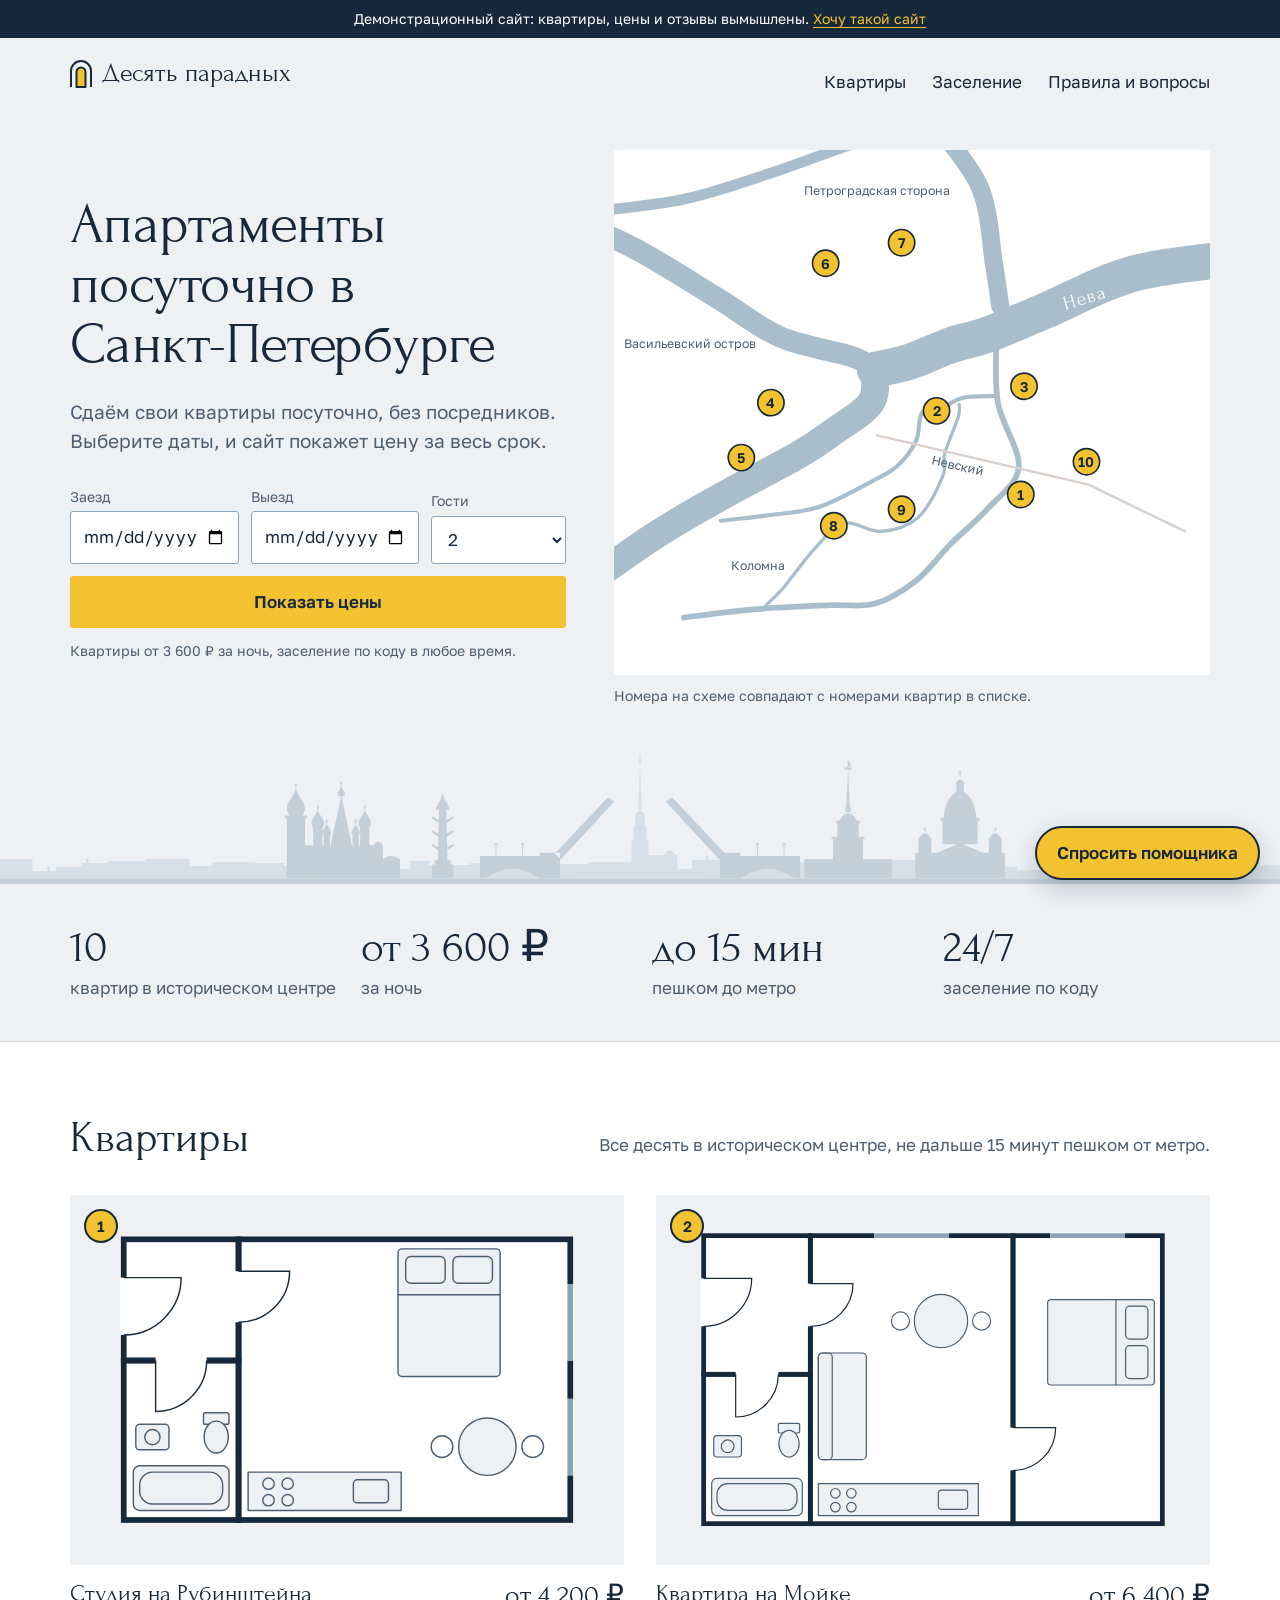
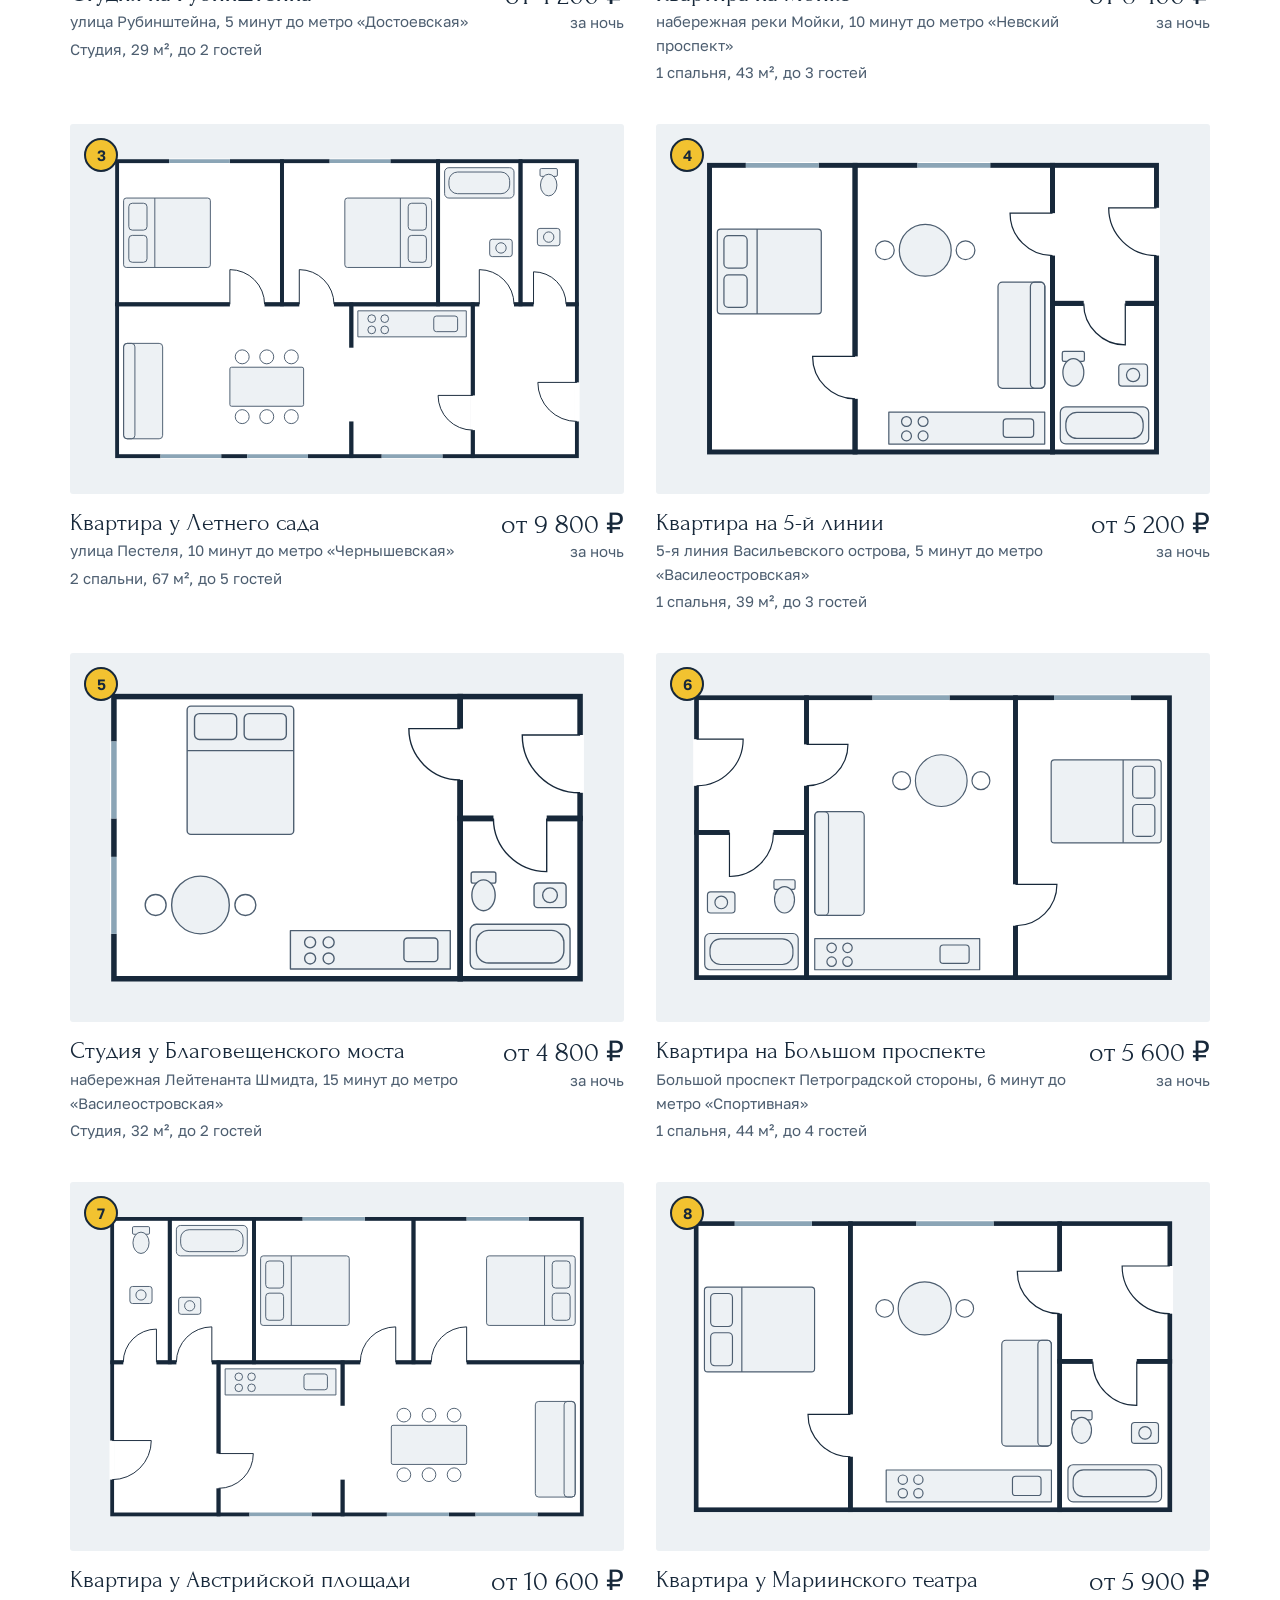
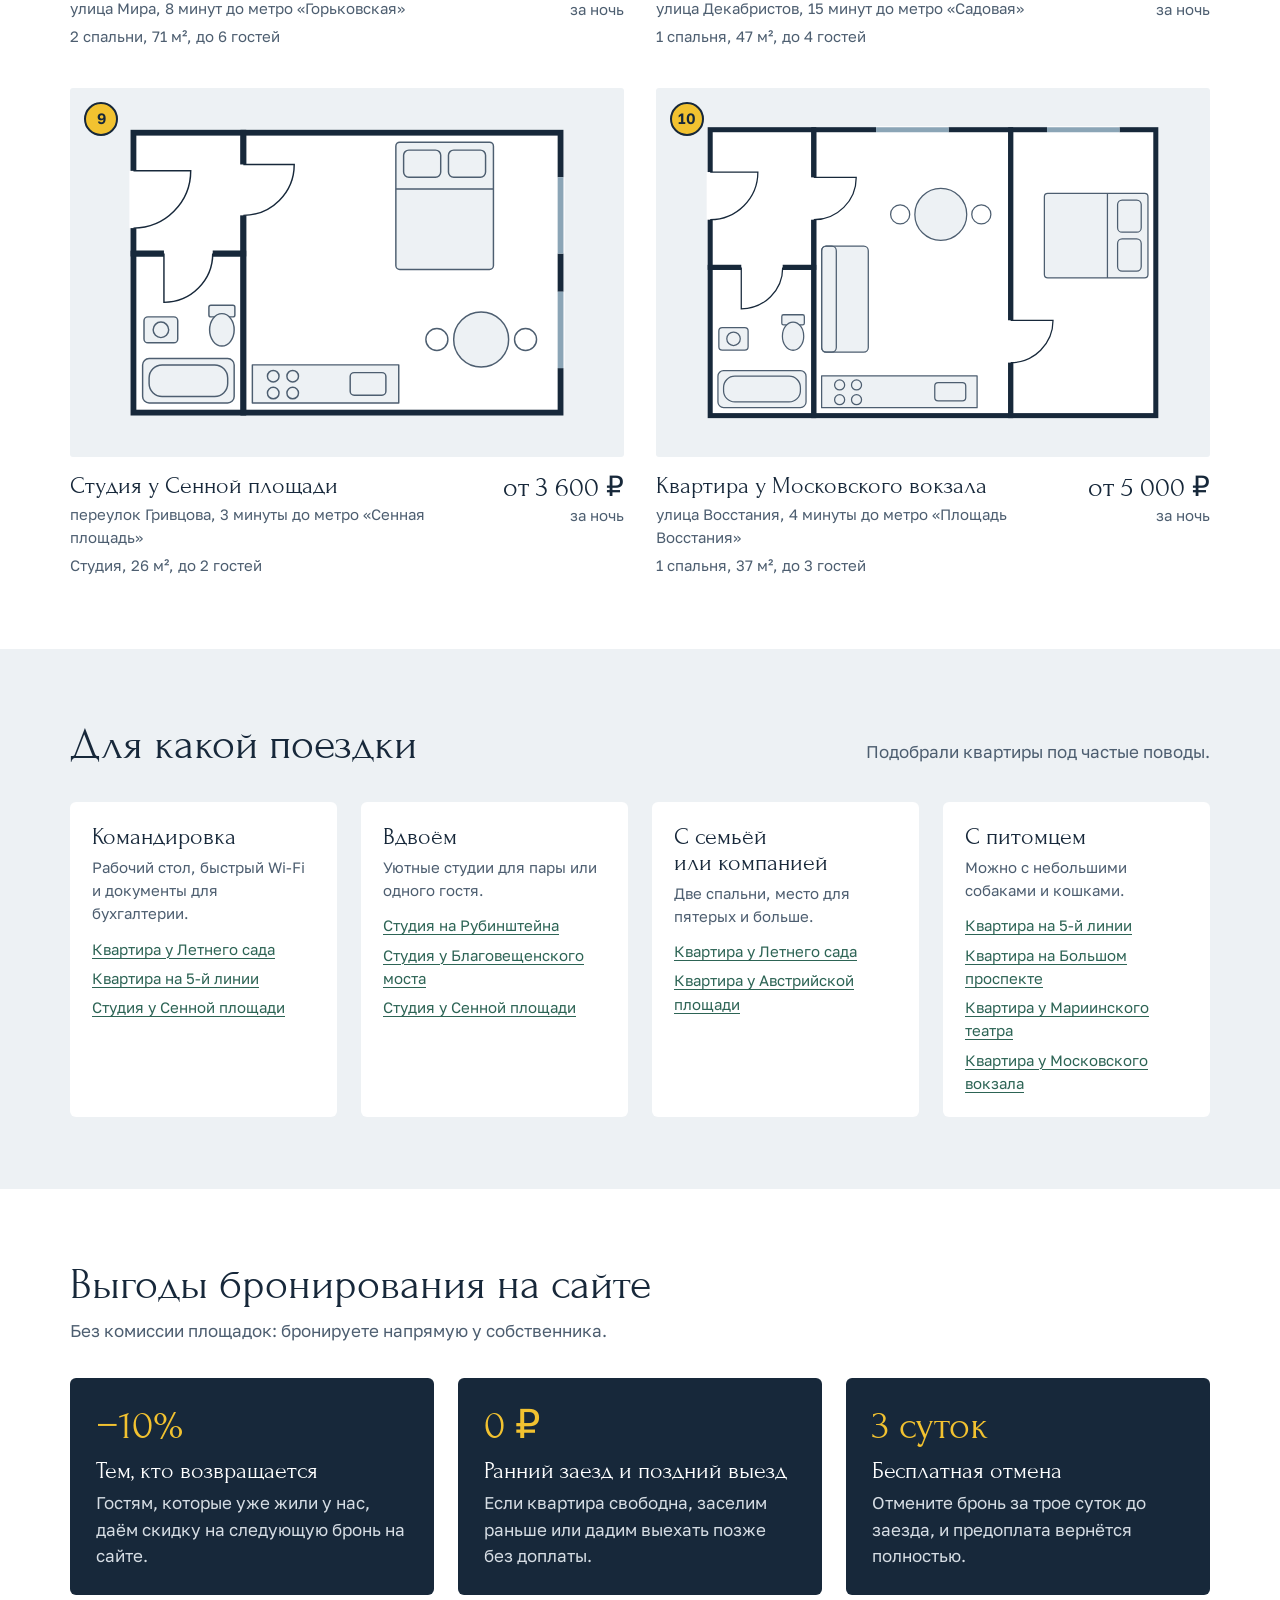
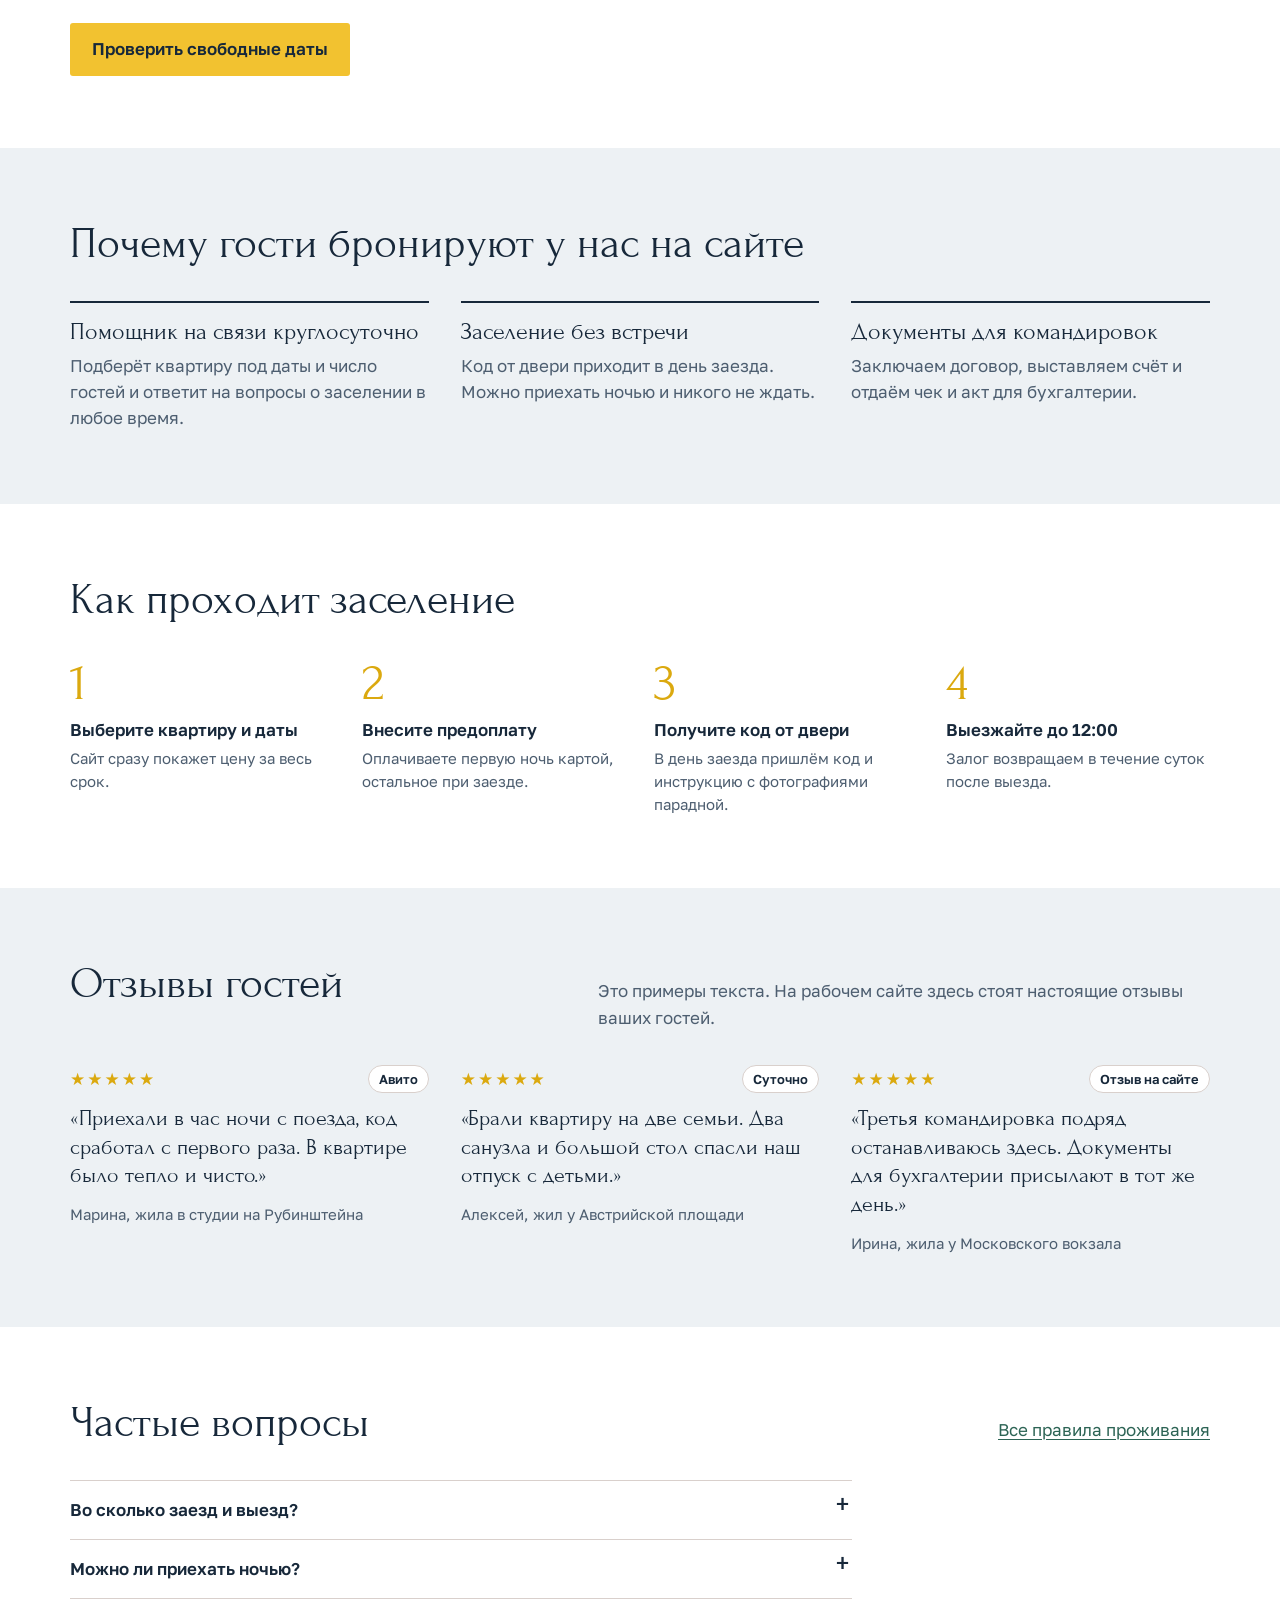
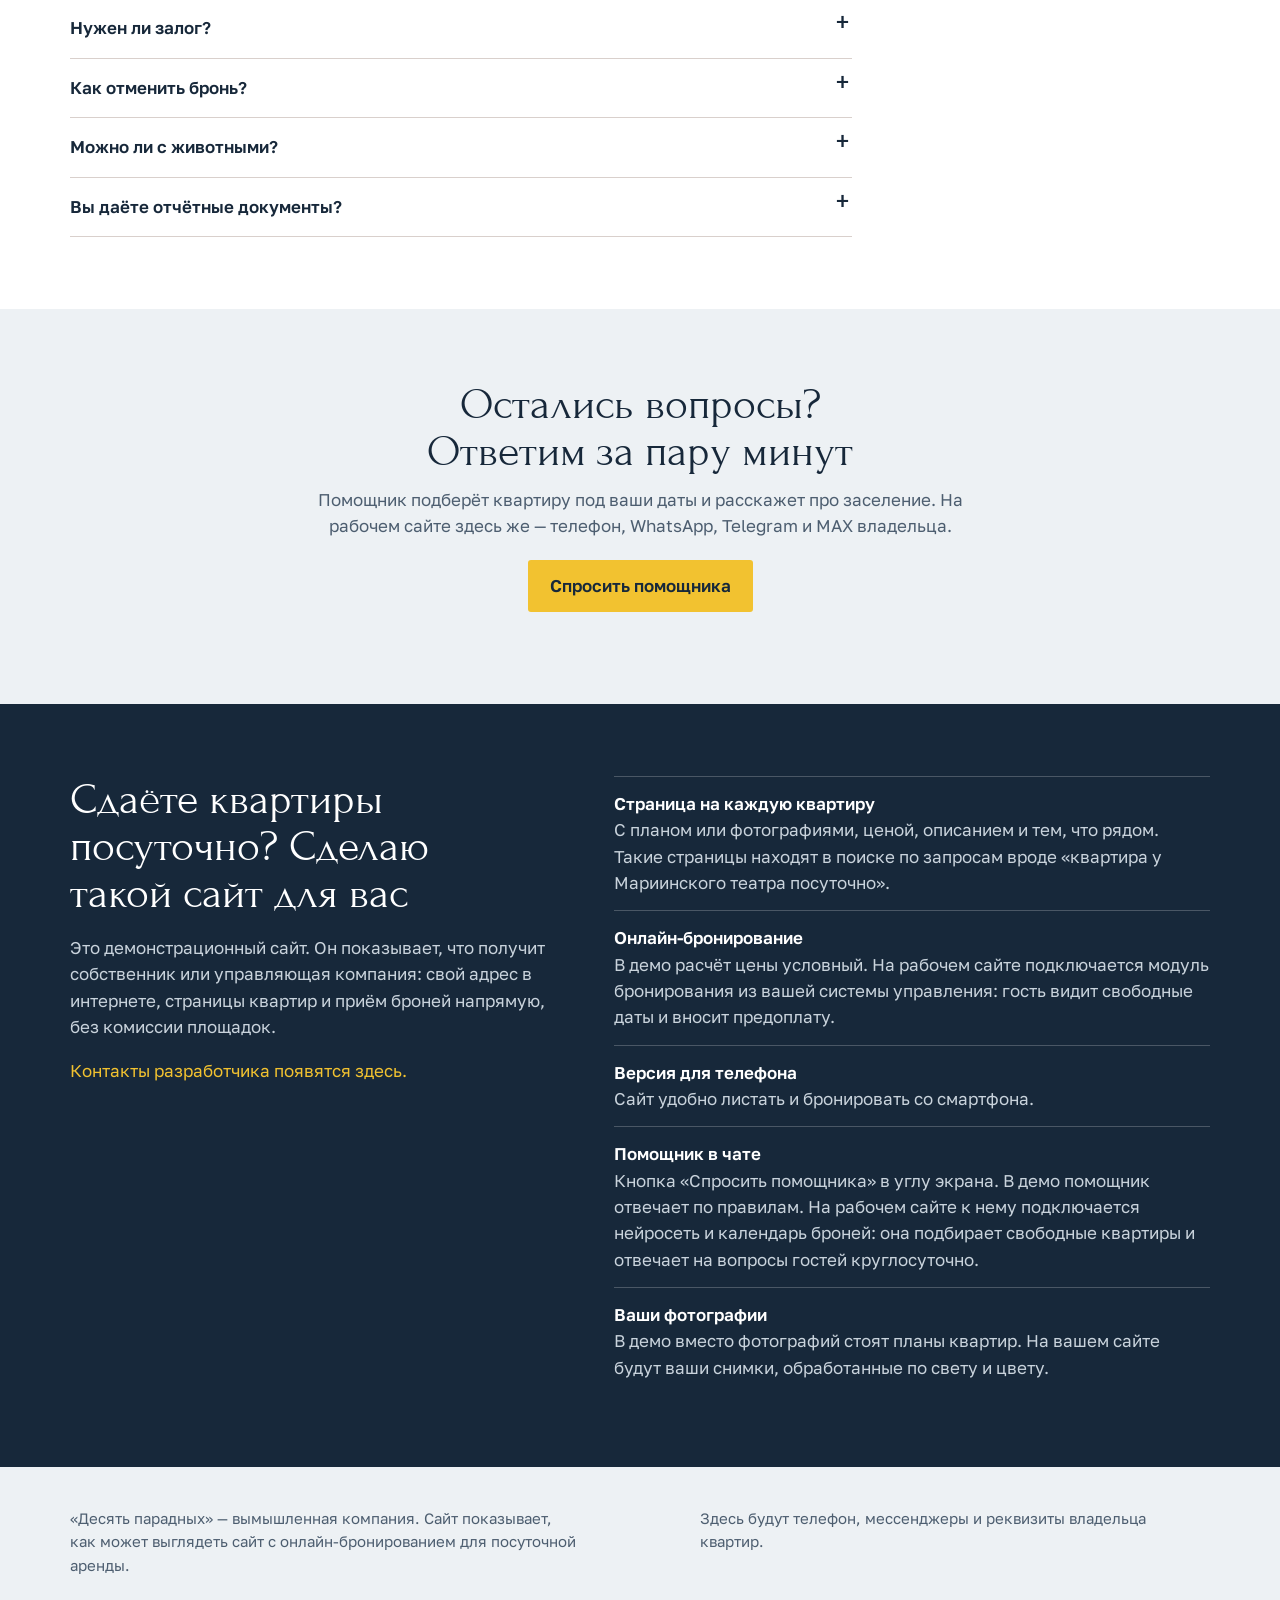
==== commit 47d3989b: "Блоки из аудита сайтов отелей на главной и вторая версия в /v2/ На главной: цифры, поводы для поездк" ====
--- a/index.html
+++ b/index.html
@@ -3,283 +3,235 @@
 <head>
 <meta charset="utf-8">
 <meta name="viewport" content="width=device-width, initial-scale=1">
-<title>Апартаменты посуточно в Санкт-Петербурге — демо</title>
-<meta name="description" content="Демо-сайт: 10 квартир посуточно в центре Санкт-Петербурга. Бесконтактное заселение, на связи 24/7.">
-<link rel="preconnect" href="https://fonts.googleapis.com">
-<link rel="preconnect" href="https://fonts.gstatic.com" crossorigin>
-<link href="https://fonts.googleapis.com/css2?family=Manrope:wght@400;600;700&family=Unbounded:wght@500;600&display=swap" rel="stylesheet">
-<link rel="stylesheet" href="styles.css">
+<title>Апартаменты посуточно в Санкт-Петербурге — Десять парадных</title>
+<meta name="description" content="Десять апартаментов посуточно в историческом центре Санкт-Петербурга от 3 600 ₽ за ночь. Бронирование напрямую у собственника, заселение по коду в любое время.">
+<meta name="robots" content="noindex">
+<meta property="og:type" content="website">
+<meta property="og:title" content="Апартаменты посуточно в Санкт-Петербурге — Десять парадных">
+<meta property="og:description" content="Десять апартаментов посуточно в историческом центре Санкт-Петербурга от 3 600 ₽ за ночь. Бронирование напрямую у собственника, заселение по коду в любое время.">
+<meta property="og:locale" content="ru_RU">
+<meta name="theme-color" content="#17283a">
+<link rel="icon" href="assets/favicon.svg" type="image/svg+xml">
+<link rel="preconnect" href="https://fonts.googleapis.com"><link rel="preconnect" href="https://fonts.gstatic.com" crossorigin><link rel="stylesheet" href="https://fonts.googleapis.com/css2?family=Forum&amp;family=Golos+Text:wght@400;500;600&amp;display=swap">
+<link rel="stylesheet" href="assets/style.css?v=60a13c42">
 </head>
 <body>
-
-<div class="demo-bar">Демо-версия сайта: фото, цены и отзывы — примеры для показа клиентам</div>
-
-<header class="header">
-  <div class="container header__inner">
-    <a href="#top" class="logo">[Название]<span>апартаменты в Петербурге</span></a>
-    <nav class="nav" aria-label="Основное меню">
-      <a href="#apartments">Квартиры</a>
-      <a href="#offers">Акции</a>
-      <a href="#reviews">Отзывы</a>
-      <a href="#rules">Условия</a>
-      <a href="#contacts">Контакты</a>
-    </nav>
-    <div class="header__actions">
-      <a href="tel:+70000000000" class="phone">+7 [000] 000-00-00</a>
-      <a href="#contacts" class="btn btn--outline">Написать</a>
-      <a href="#booking" class="btn btn--accent">Проверить даты</a>
-    </div>
-  </div>
+<p class="demo-note">Демонстрационный сайт: квартиры, цены и отзывы вымышлены. <a href="index.html#owners">Хочу такой сайт</a></p>
+<header class="wrap site-header">
+<a class="brand" href="index.html"><svg viewBox="0 0 22 28" aria-hidden="true" focusable="false"><path d="M1 27V11a10 10 0 0 1 20 0v16" fill="none" stroke="currentColor" stroke-width="2"/><path d="M6.5 27V12a4.5 4.5 0 0 1 9 0v15z" fill="#f2c230" stroke="currentColor" stroke-width="2" stroke-linejoin="round"/></svg>Десять парадных</a>
+<nav class="site-nav" aria-label="Основное меню">
+<a href="index.html#kvartiry">Квартиры</a>
+<a href="index.html#zaselenie">Заселение</a>
+<a href="pravila.html">Правила и вопросы</a>
+</nav>
 </header>
-
 <main>
-
-<section id="top" class="hero">
-  <div class="container hero__inner">
-    <p class="hero__note">[Фото или короткое видео на весь экран: гость заходит в квартиру, включает свет, вид из окна]</p>
-    <h1>Апартаменты посуточно в Санкт-Петербурге</h1>
-    <p class="hero__lead">10 квартир в центре: заселение без ожидания, чисто как в отеле, на связи 24/7</p>
-    <form id="booking" class="booking">
-      <label>Заезд<input type="date" name="checkin" required></label>
-      <label>Выезд<input type="date" name="checkout" required></label>
-      <label>Гости
-        <select name="guests">
-          <option>2 взрослых</option>
-          <option>1 взрослый</option>
-          <option>Семья с детьми</option>
-          <option>Компания до 6 человек</option>
-        </select>
-      </label>
-      <button type="submit" class="btn btn--accent btn--lg">Проверить цены</button>
-      <p class="booking__error" role="alert" hidden></p>
-    </form>
-    <p class="hero__alt">Удобнее в мессенджере? <a href="#contacts">Напишите в WhatsApp или Telegram</a> — ответим за [15] минут</p>
-  </div>
-</section>
-
-<section class="stats">
-  <div class="container stats__grid">
-    <div><strong>10</strong><span>квартир в центре</span></div>
-    <div><strong>[4,9]</strong><span>средний рейтинг на Авито</span></div>
-    <div><strong>[1 500]</strong><span>гостей уже у нас жили</span></div>
-    <div><strong>24/7</strong><span>на связи в мессенджерах</span></div>
-  </div>
-</section>
-
-<section class="section section--alt">
-  <div class="container">
-    <h2>Почему у нас удобно</h2>
-    <div class="features">
-      <div class="feature">
-        <svg viewBox="0 0 24 24" aria-hidden="true"><circle cx="8" cy="15" r="4"/><path d="M11 12l8-8M16 7l2 2M14 9l2 2"/></svg>
-        <h3>Бесконтактное заселение</h3>
-        <p>Код от замка придёт в мессенджер в день заезда</p>
-      </div>
-      <div class="feature">
-        <svg viewBox="0 0 24 24" aria-hidden="true"><path d="M2 9a15 15 0 0 1 20 0M5 12.5a10 10 0 0 1 14 0M8.5 16a5 5 0 0 1 7 0"/><circle cx="12" cy="19.5" r="1"/></svg>
-        <h3>Быстрый Wi-Fi</h3>
-        <p>И рабочее место — удобно в командировке</p>
-      </div>
-      <div class="feature">
-        <svg viewBox="0 0 24 24" aria-hidden="true"><path d="M6 3h9l4 4v14H6z"/><path d="M14 3v5h5M9 13h7M9 17h5"/></svg>
-        <h3>Отчётные документы</h3>
-        <p>Для командировки — по запросу</p>
-      </div>
-      <div class="feature">
-        <svg viewBox="0 0 24 24" aria-hidden="true"><path d="M12 3l2 5 5 2-5 2-2 5-2-5-5-2 5-2z"/></svg>
-        <h3>Чисто как в отеле</h3>
-        <p>Свежее бельё, полотенца и косметика</p>
-      </div>
-      <div class="feature">
-        <svg viewBox="0 0 24 24" aria-hidden="true"><path d="M12 21s-7-6.2-7-11.5A7 7 0 0 1 19 9.5C19 14.8 12 21 12 21z"/><circle cx="12" cy="9.5" r="2.5"/></svg>
-        <h3>Рядом с метро</h3>
-        <p>До станции — [5–10] минут пешком</p>
-      </div>
-    </div>
-  </div>
-</section>
-
-<section id="apartments" class="section">
-  <div class="container">
-    <div class="section__head">
-      <h2>Выберите квартиру</h2>
-      <div class="filters" role="group" aria-label="Фильтр квартир">
-        <button type="button" class="chip is-active" data-filter="all">Все</button>
-        <button type="button" class="chip" data-filter="studio">Студии</button>
-        <button type="button" class="chip" data-filter="family">Для семьи</button>
-        <button type="button" class="chip" data-filter="view">С видом</button>
-      </div>
-    </div>
-    <div class="cards">
-      <article class="card" data-tags="studio">
-        <div class="photo">[Фото: светлая студия, кровать и окно]</div>
-        <div class="card__body">
-          <h3>Студия у Невского проспекта</h3>
-          <div class="card__specs"><span>[26] м²</span><span>до [2] гостей</span><span>1 двуспальная</span></div>
-          <div class="card__foot"><span>от <strong>[0 000] ₽</strong> / сутки</span><a href="#booking" class="btn btn--accent">Даты</a></div>
-        </div>
-      </article>
-      <article class="card" data-tags="view family">
-        <div class="photo">[Фото: вид из окна на воду]</div>
-        <div class="card__body">
-          <h3>Квартира с видом на канал</h3>
-          <div class="card__specs"><span>[42] м²</span><span>до [4] гостей</span><span>2 кровати + диван</span></div>
-          <div class="card__foot"><span>от <strong>[0 000] ₽</strong> / сутки</span><a href="#booking" class="btn btn--accent">Даты</a></div>
-        </div>
-      </article>
-      <article class="card" data-tags="family">
-        <div class="photo">[Фото: гостиная с диваном]</div>
-        <div class="card__body">
-          <h3>Апартаменты для семьи у метро</h3>
-          <div class="card__specs"><span>[55] м²</span><span>до [5] гостей</span><span>2 спальни</span></div>
-          <div class="card__foot"><span>от <strong>[0 000] ₽</strong> / сутки</span><a href="#booking" class="btn btn--accent">Даты</a></div>
-        </div>
-      </article>
-      <article class="card" data-tags="studio">
-        <div class="photo">[Фото: стол у окна, ноутбук]</div>
-        <div class="card__body">
-          <h3>Студия с рабочим местом</h3>
-          <div class="card__specs"><span>[24] м²</span><span>до [2] гостей</span><span>1 двуспальная</span></div>
-          <div class="card__foot"><span>от <strong>[0 000] ₽</strong> / сутки</span><a href="#booking" class="btn btn--accent">Даты</a></div>
-        </div>
-      </article>
-      <article class="card" data-tags="view">
-        <div class="photo">[Фото: балкон с видом на крыши]</div>
-        <div class="card__body">
-          <h3>Мансарда с балконом</h3>
-          <div class="card__specs"><span>[38] м²</span><span>до [3] гостей</span><span>1 двуспальная + диван</span></div>
-          <div class="card__foot"><span>от <strong>[0 000] ₽</strong> / сутки</span><a href="#booking" class="btn btn--accent">Даты</a></div>
-        </div>
-      </article>
-      <article class="card" data-tags="family">
-        <div class="photo">[Фото: высокие потолки, лепнина]</div>
-        <div class="card__body">
-          <h3>Квартира в историческом доме</h3>
-          <div class="card__specs"><span>[60] м²</span><span>до [6] гостей</span><span>3 кровати</span></div>
-          <div class="card__foot"><span>от <strong>[0 000] ₽</strong> / сутки</span><a href="#booking" class="btn btn--accent">Даты</a></div>
-        </div>
-      </article>
-    </div>
-  </div>
-</section>
-
-<section id="offers" class="section section--dark">
-  <div class="container">
-    <h2>Акции</h2>
-    <div class="offers">
-      <div class="offer">
-        <span class="offer__big">−[10]%</span>
-        <h3>От 3 ночей</h3>
-        <p>Скидка на весь срок проживания. Действует до [30 ноября]</p>
-        <a href="#booking">Забронировать по акции</a>
-      </div>
-      <div class="offer">
-        <span class="offer__big">−[15]%</span>
-        <h3>Раннее бронирование</h3>
-        <p>Бронируйте за [30] дней до заезда</p>
-        <a href="#booking">Забронировать по акции</a>
-      </div>
-      <div class="offer">
-        <span class="offer__big">Выгоднее</span>
-        <h3>Прямое бронирование</h3>
-        <p>На сайте и в мессенджере — без комиссии площадок</p>
-        <a href="#contacts">Написать нам</a>
-      </div>
-    </div>
-  </div>
-</section>
-
-<section class="section section--alt">
-  <div class="container">
-    <h2>Для какой поездки</h2>
-    <div class="occasions">
-      <div class="occasion"><div class="photo photo--sm">[Фото: рабочее место у окна]</div><div class="occasion__body"><h3>Командировка</h3><p>Wi-Fi, стол, документы для отчёта</p></div></div>
-      <div class="occasion"><div class="photo photo--sm">[Фото: вечер, вид на город]</div><div class="occasion__body"><h3>Романтические выходные</h3><p>Квартиры с видом и поздний выезд</p></div></div>
-      <div class="occasion"><div class="photo photo--sm">[Фото: семья в гостиной]</div><div class="occasion__body"><h3>С детьми</h3><p>Детская кроватка и стульчик по запросу</p></div></div>
-      <div class="occasion"><div class="photo photo--sm">[Фото: гость с собакой]</div><div class="occasion__body"><h3>С питомцем</h3><p>[Условия: какие квартиры и доплата]</p></div></div>
-    </div>
-  </div>
-</section>
-
-<section id="reviews" class="section">
-  <div class="container">
-    <div class="section__head">
-      <h2>Отзывы гостей</h2>
-      <a href="#reviews" class="link-strong">Все отзывы на Авито</a>
-    </div>
-    <div class="reviews">
-      <figure class="review">
-        <div class="review__top"><span class="stars" aria-label="Оценка 5 из 5">★★★★★</span><span class="tag">Авито</span></div>
-        <blockquote>[Текст отзыва гостя: 2–3 предложения о чистоте, заселении, виде]</blockquote>
-        <figcaption>[Имя], [месяц] 2026</figcaption>
-      </figure>
-      <figure class="review">
-        <div class="review__top"><span class="stars" aria-label="Оценка 5 из 5">★★★★★</span><span class="tag">Суточно</span></div>
-        <blockquote>[Текст отзыва гостя: 2–3 предложения о чистоте, заселении, виде]</blockquote>
-        <figcaption>[Имя], [месяц] 2026</figcaption>
-      </figure>
-      <figure class="review">
-        <div class="review__top"><span class="stars" aria-label="Оценка 5 из 5">★★★★★</span><span class="tag">Авито</span></div>
-        <blockquote>[Текст отзыва гостя: 2–3 предложения о чистоте, заселении, виде]</blockquote>
-        <figcaption>[Имя], [месяц] 2026</figcaption>
-      </figure>
-    </div>
-  </div>
-</section>
-
-<section id="rules" class="section section--alt">
-  <div class="container two-cols">
-    <div class="stack">
-      <h2>Как добраться</h2>
-      <div class="photo photo--map">[Яндекс Карта: отмечены все 10 квартир]</div>
-      <p class="muted">От Московского вокзала — [15] минут, от аэропорта Пулково — [40] минут. Пришлём схему проезда в мессенджер.</p>
-    </div>
-    <div class="stack">
-      <h2>Условия</h2>
-      <dl class="rules">
-        <dt>Заезд</dt><dd>с [14:00]</dd>
-        <dt>Выезд</dt><dd>до [12:00]</dd>
-        <dt>Залог</dt><dd>[сумма], возвращаем при выезде</dd>
-        <dt>Дети</dt><dd>[можно, кроватка по запросу]</dd>
-        <dt>Питомцы</dt><dd>[по согласованию]</dd>
-        <dt>Оплата</dt><dd>[предоплата и способы оплаты]</dd>
-      </dl>
-    </div>
-  </div>
-</section>
-
-<section id="contacts" class="section cta">
-  <div class="container cta__inner">
-    <h2>Не нашли свои даты? Подберём квартиру за [15] минут</h2>
-    <div class="cta__buttons">
-      <a href="https://wa.me/70000000000" class="btn btn--accent btn--lg" target="_blank" rel="noopener">WhatsApp</a>
-      <a href="https://t.me/" class="btn btn--outline btn--lg" target="_blank" rel="noopener">Telegram</a>
-      <a href="#contacts" class="btn btn--outline btn--lg">MAX</a>
-    </div>
-    <p class="muted">Акции и свободные даты — первыми в нашем <a href="https://t.me/" class="link-strong" target="_blank" rel="noopener">Telegram-канале</a></p>
-  </div>
-</section>
-
+<div class="wrap hero">
+<div>
+<h1>Апартаменты посуточно в Санкт-Петербурге</h1>
+<p class="hero-lead">Сдаём свои квартиры посуточно, без посредников. Выберите даты, и сайт покажет цену за весь срок.</p>
+<form class="search" id="poisk" data-search novalidate>
+<div class="field"><label for="s-in">Заезд</label><input id="s-in" name="in" type="date" required></div>
+<div class="field"><label for="s-out">Выезд</label><input id="s-out" name="out" type="date" required></div>
+<div class="field field-guests"><label for="s-g">Гости</label><select id="s-g" name="g"><option value="1">1</option><option value="2" selected>2</option><option value="3">3</option><option value="4">4</option><option value="5">5</option><option value="6">6</option></select></div>
+<button class="button" type="submit">Показать цены</button>
+<p class="form-error" data-error role="alert"></p>
+</form>
+<p class="search-hint">Квартиры от 3 600 ₽ за ночь, заселение по коду в любое время.</p>
+</div>
+<figure class="map-figure">
+<svg class="map" viewBox="0 0 725 639" role="group" aria-label="Схема центра Санкт-Петербурга с квартирами"><path class="map-water" stroke-width="44" d="M775.2 129.8 C751.8 133.1 677.2 138.6 635.1 149.8 C593.0 160.9 552.6 184.2 522.6 196.7 C492.6 209.2 473.8 217.8 455.1 224.6 C436.3 231.5 425.9 232.1 410.1 237.6 C394.2 243.1 375.5 252.6 360.1 257.6 C344.7 262.6 324.7 265.9 317.6 267.6"/><path class="map-water" stroke-width="34" d="M317.6 267.6 C316.7 274.2 321.3 294.7 312.6 307.5 C303.8 320.3 280.1 333.6 265.1 344.4 C250.1 355.3 244.2 359.9 222.5 372.4 C200.9 384.9 163.8 403.2 135.0 419.3 C106.3 435.5 80.9 449.3 50.0 469.2 C19.2 489.2 -33.3 527.5 -50.0 539.1"/><path class="map-water" stroke-width="26" d="M317.6 267.6 C313.0 264.9 309.2 258.3 290.1 251.6 C270.9 244.9 230.0 239.6 202.5 227.6 C175.0 215.7 154.6 197.7 125.0 179.7 C95.4 161.7 56.7 136.4 25.0 119.8 C-6.7 103.2 -50.0 86.5 -65.0 79.9"/><path class="map-water" stroke-width="22" d="M470.1 189.7 C468.8 181.4 466.8 163.9 462.6 139.8 C458.4 115.6 458.0 74.9 445.1 44.9 C432.2 15.0 395.1 -25.8 385.1 -39.9"/><path class="map-water" stroke-width="13" d="M385.1 -39.9 C366.7 -33.6 308.4 -13.6 275.1 -2.0 C241.7 9.7 216.7 19.6 185.0 30.0 C153.4 40.3 120.0 52.4 85.0 59.9 C50.0 67.4 -6.7 72.4 -25.0 74.9"/><path class="map-water" stroke-width="7" d="M465.1 241.6 C465.5 252.9 463.0 285.4 467.6 309.5 C472.2 333.6 494.7 365.2 492.6 386.4 C490.5 407.5 468.8 420.8 455.1 436.3 C441.3 451.8 424.7 464.6 410.1 479.2 C395.5 493.9 383.0 512.0 367.6 524.2 C352.2 536.3 335.1 547.1 317.6 552.1 C300.1 557.1 287.1 552.9 262.6 554.1 C238.0 555.3 199.6 556.6 170.0 559.1 C140.4 561.6 99.2 567.4 85.0 569.1"/><path class="map-water" stroke-width="5" d="M465.1 299.5 C458.4 299.9 436.3 299.0 425.1 301.5 C413.8 304.0 405.9 311.5 397.6 314.5 C389.2 317.5 380.1 312.8 375.1 319.5 C370.1 326.1 372.6 343.6 367.6 354.4 C362.6 365.2 353.4 376.6 345.1 384.4 C336.7 392.2 333.4 393.0 317.6 401.4 C301.7 409.7 271.3 427.1 250.1 434.3 C228.8 441.5 210.0 441.5 190.0 444.3 C170.0 447.1 140.0 450.1 130.0 451.3"/><path class="map-water" stroke-width="4" d="M420.1 309.5 C419.9 312.0 422.0 314.5 419.1 324.5 C416.2 334.5 405.8 357.3 402.6 369.4 C399.4 381.6 405.5 384.4 400.1 397.4 C394.7 410.3 382.6 436.1 370.1 447.3 C357.6 458.4 340.1 463.1 325.1 464.3 C310.1 465.4 293.4 450.9 280.1 454.3 C266.7 457.6 257.6 470.9 245.1 484.2 C232.5 497.5 215.0 522.5 205.0 534.1 C195.0 545.8 188.4 550.8 185.0 554.1"/><path class="map-street" d="M320.1 347.4 L577.6 407.3 L695.1 464.3"/><text class="map-label map-label-water" x="575.1" y="186.7" text-anchor="middle" transform="rotate(-16 575.1 186.7)" aria-hidden="true">Нева</text><text class="map-label" x="12.5" y="241.6" text-anchor="start" aria-hidden="true">Васильевский остров</text><text class="map-label" x="320.1" y="54.9" text-anchor="middle" aria-hidden="true">Петроградская сторона</text><text class="map-label" x="417.6" y="389.4" text-anchor="middle" transform="rotate(13 417.6 389.4)" aria-hidden="true">Невский</text><text class="map-label" x="175.0" y="511.2" text-anchor="middle" aria-hidden="true">Коломна</text><a class="map-pin" href="kvartiry/studiya-na-rubinshteyna.html" data-href="kvartiry/studiya-na-rubinshteyna.html" data-pin="1" aria-label="1. Студия на Рубинштейна"><circle cx="495.1" cy="419.3" r="16"/><text x="495.1" y="419.3">1</text></a><a class="map-pin" href="kvartiry/kvartira-na-moyke.html" data-href="kvartiry/kvartira-na-moyke.html" data-pin="2" aria-label="2. Квартира на Мойке"><circle cx="392.6" cy="317.5" r="16"/><text x="392.6" y="317.5">2</text></a><a class="map-pin" href="kvartiry/kvartira-u-letnego-sada.html" data-href="kvartiry/kvartira-u-letnego-sada.html" data-pin="3" aria-label="3. Квартира у Летнего сада"><circle cx="499.1" cy="287.5" r="16"/><text x="499.1" y="287.5">3</text></a><a class="map-pin" href="kvartiry/kvartira-na-pyatoy-linii.html" data-href="kvartiry/kvartira-na-pyatoy-linii.html" data-pin="4" aria-label="4. Квартира на 5-й линии"><circle cx="191.0" cy="307.5" r="16"/><text x="191.0" y="307.5">4</text></a><a class="map-pin" href="kvartiry/studiya-u-blagoveshchenskogo-mosta.html" data-href="kvartiry/studiya-u-blagoveshchenskogo-mosta.html" data-pin="5" aria-label="5. Студия у Благовещенского моста"><circle cx="155.0" cy="374.4" r="16"/><text x="155.0" y="374.4">5</text></a><a class="map-pin" href="kvartiry/kvartira-na-bolshom-prospekte.html" data-href="kvartiry/kvartira-na-bolshom-prospekte.html" data-pin="6" aria-label="6. Квартира на Большом проспекте"><circle cx="257.6" cy="137.8" r="16"/><text x="257.6" y="137.8">6</text></a><a class="map-pin" href="kvartiry/kvartira-u-avstriyskoy-ploshchadi.html" data-href="kvartiry/kvartira-u-avstriyskoy-ploshchadi.html" data-pin="7" aria-label="7. Квартира у Австрийской площади"><circle cx="350.1" cy="112.8" r="16"/><text x="350.1" y="112.8">7</text></a><a class="map-pin" href="kvartiry/kvartira-u-mariinskogo.html" data-href="kvartiry/kvartira-u-mariinskogo.html" data-pin="8" aria-label="8. Квартира у Мариинского театра"><circle cx="267.6" cy="457.3" r="16"/><text x="267.6" y="457.3">8</text></a><a class="map-pin" href="kvartiry/studiya-u-sennoy.html" data-href="kvartiry/studiya-u-sennoy.html" data-pin="9" aria-label="9. Студия у Сенной площади"><circle cx="350.1" cy="437.3" r="16"/><text x="350.1" y="437.3">9</text></a><a class="map-pin" href="kvartiry/kvartira-u-moskovskogo-vokzala.html" data-href="kvartiry/kvartira-u-moskovskogo-vokzala.html" data-pin="10" aria-label="10. Квартира у Московского вокзала"><circle cx="575.1" cy="379.4" r="16"/><text x="575.1" y="379.4">10</text></a></svg>
+<figcaption>Номера на схеме совпадают с номерами квартир в списке.</figcaption>
+</figure>
+</div>
+<div class="skyline"><svg viewBox="0 0 2400 262" preserveAspectRatio="xMidYMax slice" aria-hidden="true" focusable="false"><path class="skyline-far" d="M0 [base64]"/><rect class="skyline-near" y="250" width="2400" height="12"/><g transform="translate(400 10)"><path class="skyline-far" d="M690 240L700 222L760 222L764 216L836 216L840 222L900 222L910 240ZM814 196H870V222H814ZM846 196Q856 180 866 196ZM784 168H816V222H784ZM788 142H812V168H788ZM791 122H809V142H791ZM791 122Q800 104 809 122ZM796.8 110L800 24L803.2 110ZM797.4 22a2.6 2.6 0 1 0 5.2 0a2.6 2.6 0 1 0 -5.2 0ZM799.1 8H800.9V19H799.1ZM797 10.5H803V12.2H797Z"/><path class="skyline-near" d="M138 128H172V240H138ZM134 122H176V128H134ZM142.76 122C129.5 103.0 149.05 91.0 155 72C160.95 91.0 180.5 103.0 167.24 122ZM154.1 61H155.9V73H154.1ZM152 63.5H158V65.2H152ZM172 178H318V240H172ZM220 178L226 150L240 84L254 150L260 178ZM234.96 86C229.5 79.16 237.55 74.84 240 68C242.45 74.84 250.5 79.16 245.04 86ZM239.1 58H240.9V69H239.1ZM237 60.5H243V62.2H237ZM187.36 146H204.64V178H187.36ZM187.36 146C178.0 133.08 191.8 124.92 196 112C200.2 124.92 214.0 133.08 204.64 146ZM195.1 103H196.9V112H195.1ZM193 105.5H199V107.2H193ZM275.36 146H292.64V178H275.36ZM275.36 146C266.0 133.08 279.8 124.92 284 112C288.2 124.92 302.0 133.08 292.64 146ZM283.1 103H284.9V112H283.1ZM281 105.5H287V107.2H281ZM207.24 160H218.76V178H207.24ZM207.24 160C201.0 151.64 210.2 146.36 213 138C215.8 146.36 225.0 151.64 218.76 160ZM212.1 129H213.9V138H212.1ZM210 131.5H216V133.2H210ZM261.24 160H272.76V178H261.24ZM261.24 160C255.0 151.64 264.2 146.36 267 138C269.8 146.36 279.0 151.64 272.76 160ZM266.1 129H267.9V138H266.1ZM264 131.5H270V133.2H264ZM318 240V204Q334 192 350 204V240ZM300 178Q309 164 318 178ZM410 214H450V240H410ZM415 206H445V214H415ZM421 206L423 112L437 112L439 206ZM418 106H442V112H418ZM419 106L423 96L437 96L441 106ZM425 96L430 80L435 96ZM422 188L409 179L410 175L422 182ZM438 188L451 179L450 175L438 182ZM422 162L409 153L410 149L422 156ZM438 162L451 153L450 149L438 156ZM422 136L409 127L410 123L422 130ZM438 136L451 127L450 123L438 130ZM500 198H622V240H612Q561 204 510 240H500ZM978 198H1100V240H1090Q1039 204 988 240H978ZM612 192H650V240H612ZM950 192H988V240H950ZM640 194L652 204L752 96L740 88ZM960 194L948 204L848 96L860 88ZM529.1 176H530.9V198H529.1ZM526.8 176a3.2 3.2 0 1 0 6.4 0a3.2 3.2 0 1 0 -6.4 0ZM579.1 176H580.9V198H579.1ZM576.8 176a3.2 3.2 0 1 0 6.4 0a3.2 3.2 0 1 0 -6.4 0ZM1019.1 176H1020.9V198H1019.1ZM1016.8 176a3.2 3.2 0 1 0 6.4 0a3.2 3.2 0 1 0 -6.4 0ZM1069.1 176H1070.9V198H1069.1ZM1066.8 176a3.2 3.2 0 1 0 6.4 0a3.2 3.2 0 1 0 -6.4 0ZM1108 208H1272V240H1108ZM1108 204H1272V208H1108ZM1162 166H1218V208H1162ZM1159 162H1221V166H1159ZM1170 136H1210V162H1170ZM1167 132H1213V136H1167ZM1173 132Q1190 104 1207 132ZM1185 106H1195V116H1185ZM1186.6 108L1190 36L1193.4 108ZM1182 32L1198 32L1195 37L1185 37ZM1189.2 32L1189.2 18L1197 30L1190.8 30L1190.8 32ZM1316 192H1484V240H1316ZM1356 192L1400 174L1444 192ZM1367 132H1433V176H1367ZM1363 127H1437V132H1363ZM1369 127C1371 92 1390 76 1400 76C1410 76 1429 92 1431 127ZM1393 60H1407V78H1393ZM1393 60Q1400 48 1407 60ZM1399.1 38H1400.9V50H1399.1ZM1397 40.5H1403V42.2H1397ZM1322 166H1346V192H1322ZM1322 166Q1334 146 1346 166ZM1333.1 144H1334.9V153H1333.1ZM1331 146.5H1337V148.2H1331ZM1454 166H1478V192H1454ZM1454 166Q1466 146 1478 166ZM1465.1 144H1466.9V153H1465.1ZM1463 146.5H1469V148.2H1463Z"/></g></svg></div>
+<section class="stats" aria-label="Коротко о нас">
+<ul class="wrap stats-list"><li><strong>10</strong><span>квартир в историческом центре</span></li><li><strong>от 3 600 ₽</strong><span>за ночь</span></li><li><strong>до 15 мин</strong><span>пешком до метро</span></li><li><strong>24/7</strong><span>заселение по коду</span></li></ul>
+</section>
+
+<section class="section section-paper" id="kvartiry" aria-labelledby="h-flats">
+<div class="wrap">
+<div class="section-head">
+<h2 id="h-flats">Квартиры</h2>
+<p class="section-note" data-default-note>Все десять в историческом центре, не дальше 15 минут пешком от метро.</p>
+<p class="result" data-result hidden><span data-result-text></span> <button class="link-button" type="button" data-reset>Сбросить даты</button></p>
+</div>
+<ul class="cards">
+<li class="card" data-card="1" data-price="4200" data-weekend="5400" data-guests="2" data-min="1">
+<a class="card-plan" href="kvartiry/studiya-na-rubinshteyna.html" data-plan-link tabindex="-1" aria-hidden="true"><svg viewBox="0 0 431.2 285.6" aria-hidden="true" focusable="false"><rect class="plan-floor" x="19.6" y="19.6" width="100.8" height="106.4"/><rect class="plan-floor" x="19.6" y="126" width="100.8" height="140"/><rect class="plan-floor" x="120.4" y="19.6" width="291.2" height="246.4"/><rect class="plan-soft" x="260.4" y="28" width="89.6" height="112" rx="3.4"/><rect class="plan-item" x="267.1" y="34.7" width="34.7" height="23.5" rx="4.5"/><rect class="plan-item" x="308.6" y="34.7" width="34.7" height="23.5" rx="4.5"/><line class="plan-item" x1="260.4" y1="68.3" x2="350" y2="68.3"/><rect class="plan-soft" x="128.8" y="224" width="134.4" height="33.6"/><circle class="plan-item" cx="146.7" cy="234.1" r="5"/><circle class="plan-item" cx="163.5" cy="234.1" r="5"/><circle class="plan-item" cx="146.7" cy="248.6" r="5"/><circle class="plan-item" cx="163.5" cy="248.6" r="5"/><rect class="plan-item" x="221.2" y="230.7" width="30.8" height="20.2" rx="3.4"/><circle class="plan-soft" cx="338.8" cy="201.6" r="25.2"/><circle class="plan-item" cx="299" cy="201.6" r="9.5"/><circle class="plan-item" cx="378.6" cy="201.6" r="9.5"/><rect class="plan-soft" x="28" y="218.4" width="84" height="39.2" rx="5.6"/><rect class="plan-item" x="33.6" y="224" width="72.8" height="28" rx="11.2"/><rect class="plan-soft" x="89.6" y="171.9" width="22.4" height="10.1" rx="1.7"/><ellipse class="plan-soft" cx="100.8" cy="193.2" rx="10.6" ry="14"/><rect class="plan-soft" x="30.2" y="182" width="29.1" height="22.4" rx="3.4"/><circle class="plan-item" cx="44.8" cy="193.2" r="6.7"/><rect class="plan-wall" x="19.6" y="19.6" width="100.8" height="106.4"/><rect class="plan-wall" x="19.6" y="126" width="100.8" height="140"/><rect class="plan-wall" x="120.4" y="19.6" width="291.2" height="246.4"/><line class="plan-gap" x1="411.6" y1="58.8" x2="411.6" y2="126"/><line class="plan-window" x1="411.6" y1="58.8" x2="411.6" y2="126"/><line class="plan-gap" x1="411.6" y1="159.6" x2="411.6" y2="226.8"/><line class="plan-window" x1="411.6" y1="159.6" x2="411.6" y2="226.8"/><line class="plan-gap" x1="19.6" y1="53.2" x2="19.6" y2="103.6"/><path class="plan-door" d="M19.6 53.2 L70 53.2 A50.4 50.4 0 0 1 19.6 103.6"/><line class="plan-gap" x1="120.4" y1="47.6" x2="120.4" y2="92.4"/><path class="plan-door" d="M120.4 47.6 L165.2 47.6 A44.8 44.8 0 0 1 120.4 92.4"/><line class="plan-gap" x1="47.6" y1="126" x2="92.4" y2="126"/><path class="plan-door" d="M47.6 126 L47.6 170.8 A44.8 44.8 0 0 0 92.4 126"/></svg><span class="card-num">1</span></a>
+<div class="card-body">
+<h3><a href="kvartiry/studiya-na-rubinshteyna.html" data-href="kvartiry/studiya-na-rubinshteyna.html">Студия на Рубинштейна</a></h3>
+<p class="card-price"><span class="price-main" data-price-main>от 4 200 ₽</span> <span data-price-note>за ночь</span></p>
+<p class="card-where">улица Рубинштейна, 5 минут до метро «Достоевская»</p>
+<p class="card-facts">Студия, 29 м², до 2 гостей</p>
+</div>
+</li>
+<li class="card" data-card="2" data-price="6400" data-weekend="7900" data-guests="3" data-min="2">
+<a class="card-plan" href="kvartiry/kvartira-na-moyke.html" data-plan-link tabindex="-1" aria-hidden="true"><svg viewBox="0 0 520.8 341.6" aria-hidden="true" focusable="false"><rect class="plan-floor" x="19.6" y="19.6" width="112" height="145.6"/><rect class="plan-floor" x="19.6" y="165.2" width="112" height="156.8"/><rect class="plan-floor" x="131.6" y="19.6" width="212.8" height="302.4"/><rect class="plan-floor" x="344.4" y="19.6" width="156.8" height="302.4"/><rect class="plan-soft" x="140" y="280" width="168" height="33.6"/><circle class="plan-item" cx="157.9" cy="290.1" r="5"/><circle class="plan-item" cx="174.7" cy="290.1" r="5"/><circle class="plan-item" cx="157.9" cy="304.6" r="5"/><circle class="plan-item" cx="174.7" cy="304.6" r="5"/><rect class="plan-item" x="266" y="286.7" width="30.8" height="20.2" rx="3.4"/><rect class="plan-soft" x="140" y="142.8" width="50.4" height="112" rx="4.5"/><rect class="plan-item" x="140" y="142.8" width="14.6" height="112" rx="4.5"/><circle class="plan-soft" cx="268.8" cy="109.2" r="28"/><circle class="plan-item" cx="226.2" cy="109.2" r="9.5"/><circle class="plan-item" cx="311.4" cy="109.2" r="9.5"/><rect class="plan-soft" x="380.8" y="86.8" width="112" height="89.6" rx="3.4"/><rect class="plan-item" x="462.6" y="93.5" width="23.5" height="34.7" rx="4.5"/><rect class="plan-item" x="462.6" y="135" width="23.5" height="34.7" rx="4.5"/><line class="plan-item" x1="452.5" y1="86.8" x2="452.5" y2="176.4"/><rect class="plan-soft" x="28" y="274.4" width="95.2" height="39.2" rx="5.6"/><rect class="plan-item" x="33.6" y="280" width="84" height="28" rx="11.2"/><rect class="plan-soft" x="98" y="216.7" width="22.4" height="10.1" rx="1.7"/><ellipse class="plan-soft" cx="109.2" cy="238" rx="10.6" ry="14"/><rect class="plan-soft" x="30.2" y="229.6" width="29.1" height="22.4" rx="3.4"/><circle class="plan-item" cx="44.8" cy="240.8" r="6.7"/><rect class="plan-wall" x="19.6" y="19.6" width="112" height="145.6"/><rect class="plan-wall" x="19.6" y="165.2" width="112" height="156.8"/><rect class="plan-wall" x="131.6" y="19.6" width="212.8" height="302.4"/><rect class="plan-wall" x="344.4" y="19.6" width="156.8" height="302.4"/><line class="plan-gap" x1="198.8" y1="19.6" x2="277.2" y2="19.6"/><line class="plan-window" x1="198.8" y1="19.6" x2="277.2" y2="19.6"/><line class="plan-gap" x1="383.6" y1="19.6" x2="462" y2="19.6"/><line class="plan-window" x1="383.6" y1="19.6" x2="462" y2="19.6"/><line class="plan-gap" x1="19.6" y1="64.4" x2="19.6" y2="114.8"/><path class="plan-door" d="M19.6 64.4 L70 64.4 A50.4 50.4 0 0 1 19.6 114.8"/><line class="plan-gap" x1="131.6" y1="70" x2="131.6" y2="114.8"/><path class="plan-door" d="M131.6 70 L176.4 70 A44.8 44.8 0 0 1 131.6 114.8"/><line class="plan-gap" x1="53.2" y1="165.2" x2="98" y2="165.2"/><path class="plan-door" d="M53.2 165.2 L53.2 210 A44.8 44.8 0 0 0 98 165.2"/><line class="plan-gap" x1="344.4" y1="221.2" x2="344.4" y2="266"/><path class="plan-door" d="M344.4 221.2 L389.2 221.2 A44.8 44.8 0 0 1 344.4 266"/></svg><span class="card-num">2</span></a>
+<div class="card-body">
+<h3><a href="kvartiry/kvartira-na-moyke.html" data-href="kvartiry/kvartira-na-moyke.html">Квартира на Мойке</a></h3>
+<p class="card-price"><span class="price-main" data-price-main>от 6 400 ₽</span> <span data-price-note>за ночь</span></p>
+<p class="card-where">набережная реки Мойки, 10 минут до метро «Невский проспект»</p>
+<p class="card-facts">1 спальня, 43 м², до 3 гостей</p>
+</div>
+</li>
+<li class="card" data-card="3" data-price="9800" data-weekend="12400" data-guests="5" data-min="2">
+<a class="card-plan" href="kvartiry/kvartira-u-letnego-sada.html" data-plan-link tabindex="-1" aria-hidden="true"><svg viewBox="0 0 632.8 420" aria-hidden="true" focusable="false"><rect class="plan-floor" x="19.6" y="19.6" width="212.8" height="184.8"/><rect class="plan-floor" x="232.4" y="19.6" width="201.6" height="184.8"/><rect class="plan-floor" x="434" y="19.6" width="106.4" height="184.8"/><rect class="plan-floor" x="540.4" y="19.6" width="72.8" height="184.8"/><rect class="plan-floor" x="19.6" y="204.4" width="302.4" height="196"/><rect class="plan-floor" x="322" y="204.4" width="156.8" height="196"/><rect class="plan-floor" x="478.8" y="204.4" width="134.4" height="196"/><rect class="plan-soft" x="28" y="67.2" width="112" height="89.6" rx="3.4"/><rect class="plan-item" x="34.7" y="73.9" width="23.5" height="34.7" rx="4.5"/><rect class="plan-item" x="34.7" y="115.4" width="23.5" height="34.7" rx="4.5"/><line class="plan-item" x1="68.3" y1="67.2" x2="68.3" y2="156.8"/><rect class="plan-soft" x="313.6" y="67.2" width="112" height="89.6" rx="3.4"/><rect class="plan-item" x="395.4" y="73.9" width="23.5" height="34.7" rx="4.5"/><rect class="plan-item" x="395.4" y="115.4" width="23.5" height="34.7" rx="4.5"/><line class="plan-item" x1="385.3" y1="67.2" x2="385.3" y2="156.8"/><rect class="plan-soft" x="28" y="254.8" width="50.4" height="123.2" rx="4.5"/><rect class="plan-item" x="28" y="254.8" width="14.6" height="123.2" rx="4.5"/><rect class="plan-soft" x="165.2" y="285.6" width="95.2" height="50.4" rx="2.2"/><circle class="plan-item" cx="181.1" cy="272.2" r="9"/><circle class="plan-item" cx="181.1" cy="349.4" r="9"/><circle class="plan-item" cx="212.8" cy="272.2" r="9"/><circle class="plan-item" cx="212.8" cy="349.4" r="9"/><circle class="plan-item" cx="244.5" cy="272.2" r="9"/><circle class="plan-item" cx="244.5" cy="349.4" r="9"/><rect class="plan-soft" x="330.4" y="212.8" width="140" height="33.6"/><circle class="plan-item" cx="348.3" cy="222.9" r="5"/><circle class="plan-item" cx="365.1" cy="222.9" r="5"/><circle class="plan-item" cx="348.3" cy="237.4" r="5"/><circle class="plan-item" cx="365.1" cy="237.4" r="5"/><rect class="plan-item" x="428.4" y="219.5" width="30.8" height="20.2" rx="3.4"/><rect class="plan-soft" x="442.4" y="28" width="89.6" height="39.2" rx="5.6"/><rect class="plan-item" x="448" y="33.6" width="78.4" height="28" rx="11.2"/><rect class="plan-soft" x="500.6" y="120.4" width="29.1" height="22.4" rx="3.4"/><circle class="plan-item" cx="515.2" cy="131.6" r="6.7"/><rect class="plan-soft" x="565.6" y="29.1" width="22.4" height="10.1" rx="1.7"/><ellipse class="plan-soft" cx="576.8" cy="50.4" rx="10.6" ry="14"/><rect class="plan-soft" x="562.2" y="106.4" width="29.1" height="22.4" rx="3.4"/><circle class="plan-item" cx="576.8" cy="117.6" r="6.7"/><rect class="plan-wall" x="19.6" y="19.6" width="212.8" height="184.8"/><rect class="plan-wall" x="232.4" y="19.6" width="201.6" height="184.8"/><rect class="plan-wall" x="434" y="19.6" width="106.4" height="184.8"/><rect class="plan-wall" x="540.4" y="19.6" width="72.8" height="184.8"/><rect class="plan-wall" x="19.6" y="204.4" width="302.4" height="196"/><rect class="plan-wall" x="322" y="204.4" width="156.8" height="196"/><rect class="plan-wall" x="478.8" y="204.4" width="134.4" height="196"/><line class="plan-gap" x1="86.8" y1="19.6" x2="165.2" y2="19.6"/><line class="plan-window" x1="86.8" y1="19.6" x2="165.2" y2="19.6"/><line class="plan-gap" x1="294" y1="19.6" x2="372.4" y2="19.6"/><line class="plan-window" x1="294" y1="19.6" x2="372.4" y2="19.6"/><line class="plan-gap" x1="75.6" y1="400.4" x2="154" y2="400.4"/><line class="plan-window" x1="75.6" y1="400.4" x2="154" y2="400.4"/><line class="plan-gap" x1="187.6" y1="400.4" x2="266" y2="400.4"/><line class="plan-window" x1="187.6" y1="400.4" x2="266" y2="400.4"/><line class="plan-gap" x1="361.2" y1="400.4" x2="439.6" y2="400.4"/><line class="plan-window" x1="361.2" y1="400.4" x2="439.6" y2="400.4"/><line class="plan-gap" x1="613.2" y1="305.2" x2="613.2" y2="355.6"/><path class="plan-door" d="M613.2 305.2 L562.8 305.2 A50.4 50.4 0 0 0 613.2 355.6"/><line class="plan-gap" x1="165.2" y1="204.4" x2="210" y2="204.4"/><path class="plan-door" d="M165.2 204.4 L165.2 159.6 A44.8 44.8 0 0 1 210 204.4"/><line class="plan-gap" x1="254.8" y1="204.4" x2="299.6" y2="204.4"/><path class="plan-door" d="M254.8 204.4 L254.8 159.6 A44.8 44.8 0 0 1 299.6 204.4"/><line class="plan-gap" x1="487.2" y1="204.4" x2="532" y2="204.4"/><path class="plan-door" d="M487.2 204.4 L487.2 159.6 A44.8 44.8 0 0 1 532 204.4"/><line class="plan-gap" x1="557.2" y1="204.4" x2="599.2" y2="204.4"/><path class="plan-door" d="M557.2 204.4 L557.2 162.4 A42 42 0 0 1 599.2 204.4"/><line class="plan-gap" x1="478.8" y1="322" x2="478.8" y2="366.8"/><path class="plan-door" d="M478.8 322 L434 322 A44.8 44.8 0 0 0 478.8 366.8"/><line class="plan-gap" x1="322" y1="260.4" x2="322" y2="355.6"/></svg><span class="card-num">3</span></a>
+<div class="card-body">
+<h3><a href="kvartiry/kvartira-u-letnego-sada.html" data-href="kvartiry/kvartira-u-letnego-sada.html">Квартира у Летнего сада</a></h3>
+<p class="card-price"><span class="price-main" data-price-main>от 9 800 ₽</span> <span data-price-note>за ночь</span></p>
+<p class="card-where">улица Пестеля, 10 минут до метро «Чернышевская»</p>
+<p class="card-facts">2 спальни, 67 м², до 5 гостей</p>
+</div>
+</li>
+<li class="card" data-card="4" data-price="5200" data-weekend="6500" data-guests="3" data-min="1">
+<a class="card-plan" href="kvartiry/kvartira-na-pyatoy-linii.html" data-plan-link tabindex="-1" aria-hidden="true"><svg viewBox="0 0 491.9 329.5" aria-hidden="true" focusable="false"><rect class="plan-floor" x="367" y="19.6" width="105.3" height="139.8"/><rect class="plan-floor" x="367" y="159.4" width="105.3" height="150.5"/><rect class="plan-floor" x="167" y="19.6" width="200" height="290.3"/><rect class="plan-floor" x="19.6" y="19.6" width="147.4" height="290.3"/><rect class="plan-soft" x="201.2" y="269.6" width="157.9" height="32.3"/><circle class="plan-item" cx="219.1" cy="279" r="5"/><circle class="plan-item" cx="235.9" cy="279" r="5"/><circle class="plan-item" cx="219.1" cy="293.6" r="5"/><circle class="plan-item" cx="235.9" cy="293.6" r="5"/><rect class="plan-item" x="317.1" y="276.3" width="30.8" height="18.8" rx="3.4"/><rect class="plan-soft" x="311.8" y="137.9" width="47.4" height="107.5" rx="4.5"/><rect class="plan-item" x="344.6" y="137.9" width="14.6" height="107.5" rx="4.5"/><circle class="plan-soft" cx="238.1" cy="105.6" r="26.3"/><circle class="plan-item" cx="197.2" cy="105.6" r="9.5"/><circle class="plan-item" cx="278.9" cy="105.6" r="9.5"/><rect class="plan-soft" x="27.5" y="84.1" width="105.3" height="86" rx="3.4"/><rect class="plan-item" x="34.2" y="90.8" width="23.5" height="32.9" rx="4.5"/><rect class="plan-item" x="34.2" y="130.5" width="23.5" height="32.9" rx="4.5"/><line class="plan-item" x1="67.8" y1="84.1" x2="67.8" y2="170.1"/><rect class="plan-soft" x="374.9" y="264.2" width="89.5" height="37.6" rx="5.6"/><rect class="plan-item" x="380.5" y="269.8" width="78.3" height="26.4" rx="11.2"/><rect class="plan-soft" x="376.9" y="208" width="22.4" height="10.1" rx="1.7"/><ellipse class="plan-soft" cx="388.1" cy="229.3" rx="10.6" ry="14"/><rect class="plan-soft" x="434.1" y="220.8" width="29.1" height="22.4" rx="3.4"/><circle class="plan-item" cx="448.6" cy="232" r="6.7"/><rect class="plan-wall" x="367" y="19.6" width="105.3" height="139.8"/><rect class="plan-wall" x="367" y="159.4" width="105.3" height="150.5"/><rect class="plan-wall" x="167" y="19.6" width="200" height="290.3"/><rect class="plan-wall" x="19.6" y="19.6" width="147.4" height="290.3"/><line class="plan-gap" x1="230.2" y1="19.6" x2="303.9" y2="19.6"/><line class="plan-window" x1="230.2" y1="19.6" x2="303.9" y2="19.6"/><line class="plan-gap" x1="56.4" y1="19.6" x2="130.1" y2="19.6"/><line class="plan-window" x1="56.4" y1="19.6" x2="130.1" y2="19.6"/><line class="plan-gap" x1="472.3" y1="62.6" x2="472.3" y2="111"/><path class="plan-door" d="M472.3 62.6 L423.9 62.6 A48.4 48.4 0 0 0 472.3 111"/><line class="plan-gap" x1="367" y1="68" x2="367" y2="111"/><path class="plan-door" d="M367 68 L324 68 A43 43 0 0 0 367 111"/><line class="plan-gap" x1="398.6" y1="159.4" x2="440.7" y2="159.4"/><path class="plan-door" d="M440.7 159.4 L440.7 201.5 A42.1 42.1 0 0 1 398.6 159.4"/><line class="plan-gap" x1="167" y1="213.1" x2="167" y2="256.1"/><path class="plan-door" d="M167 213.1 L124 213.1 A43 43 0 0 0 167 256.1"/></svg><span class="card-num">4</span></a>
+<div class="card-body">
+<h3><a href="kvartiry/kvartira-na-pyatoy-linii.html" data-href="kvartiry/kvartira-na-pyatoy-linii.html">Квартира на 5-й линии</a></h3>
+<p class="card-price"><span class="price-main" data-price-main>от 5 200 ₽</span> <span data-price-note>за ночь</span></p>
+<p class="card-where">5-я линия Васильевского острова, 5 минут до метро «Василеостровская»</p>
+<p class="card-facts">1 спальня, 39 м², до 3 гостей</p>
+</div>
+</li>
+<li class="card" data-card="5" data-price="4800" data-weekend="6200" data-guests="2" data-min="1">
+<a class="card-plan" href="kvartiry/studiya-u-blagoveshchenskogo-mosta.html" data-plan-link tabindex="-1" aria-hidden="true"><svg viewBox="0 0 462.6 295.5" aria-hidden="true" focusable="false"><rect class="plan-floor" x="334.1" y="19.6" width="108.9" height="110.7"/><rect class="plan-floor" x="334.1" y="130.3" width="108.9" height="145.6"/><rect class="plan-floor" x="19.6" y="19.6" width="314.5" height="256.3"/><rect class="plan-soft" x="86.1" y="28.3" width="96.8" height="116.5" rx="3.4"/><rect class="plan-item" x="92.8" y="35.1" width="38.3" height="23.5" rx="4.5"/><rect class="plan-item" x="137.9" y="35.1" width="38.3" height="23.5" rx="4.5"/><line class="plan-item" x1="86.1" y1="68.7" x2="182.9" y2="68.7"/><rect class="plan-soft" x="179.9" y="232.2" width="145.2" height="34.9"/><circle class="plan-item" cx="197.8" cy="242.9" r="5"/><circle class="plan-item" cx="214.6" cy="242.9" r="5"/><circle class="plan-item" cx="197.8" cy="257.5" r="5"/><circle class="plan-item" cx="214.6" cy="257.5" r="5"/><rect class="plan-item" x="283" y="238.9" width="30.8" height="21.5" rx="3.4"/><circle class="plan-soft" cx="98.2" cy="208.9" r="26.2"/><circle class="plan-item" cx="57.5" cy="208.9" r="9.5"/><circle class="plan-item" cx="139" cy="208.9" r="9.5"/><rect class="plan-soft" x="343.2" y="226.4" width="90.7" height="40.8" rx="5.6"/><rect class="plan-item" x="348.8" y="232" width="79.5" height="29.6" rx="11.2"/><rect class="plan-soft" x="344.1" y="178.9" width="22.4" height="10.1" rx="1.7"/><ellipse class="plan-soft" cx="355.3" cy="200.1" rx="10.6" ry="14"/><rect class="plan-soft" x="401.2" y="188.9" width="29.1" height="22.4" rx="3.4"/><circle class="plan-item" cx="415.7" cy="200.1" r="6.7"/><rect class="plan-wall" x="334.1" y="19.6" width="108.9" height="110.7"/><rect class="plan-wall" x="334.1" y="130.3" width="108.9" height="145.6"/><rect class="plan-wall" x="19.6" y="19.6" width="314.5" height="256.3"/><line class="plan-gap" x1="19.6" y1="60.4" x2="19.6" y2="130.3"/><line class="plan-window" x1="19.6" y1="60.4" x2="19.6" y2="130.3"/><line class="plan-gap" x1="19.6" y1="165.2" x2="19.6" y2="235.1"/><line class="plan-window" x1="19.6" y1="165.2" x2="19.6" y2="235.1"/><line class="plan-gap" x1="443" y1="54.5" x2="443" y2="107"/><path class="plan-door" d="M443 54.5 L390.5 54.5 A52.4 52.4 0 0 0 443 107"/><line class="plan-gap" x1="334.1" y1="48.7" x2="334.1" y2="95.3"/><path class="plan-door" d="M334.1 48.7 L287.5 48.7 A46.6 46.6 0 0 0 334.1 95.3"/><line class="plan-gap" x1="364.3" y1="130.3" x2="412.7" y2="130.3"/><path class="plan-door" d="M412.7 130.3 L412.7 178.6 A48.4 48.4 0 0 1 364.3 130.3"/></svg><span class="card-num">5</span></a>
+<div class="card-body">
+<h3><a href="kvartiry/studiya-u-blagoveshchenskogo-mosta.html" data-href="kvartiry/studiya-u-blagoveshchenskogo-mosta.html">Студия у Благовещенского моста</a></h3>
+<p class="card-price"><span class="price-main" data-price-main>от 4 800 ₽</span> <span data-price-note>за ночь</span></p>
+<p class="card-where">набережная Лейтенанта Шмидта, 15 минут до метро «Василеостровская»</p>
+<p class="card-facts">Студия, 32 м², до 2 гостей</p>
+</div>
+</li>
+<li class="card" data-card="6" data-price="5600" data-weekend="7000" data-guests="4" data-min="1">
+<a class="card-plan" href="kvartiry/kvartira-na-bolshom-prospekte.html" data-plan-link tabindex="-1" aria-hidden="true"><svg viewBox="0 0 540.1 335.6" aria-hidden="true" focusable="false"><rect class="plan-floor" x="19.6" y="19.6" width="116.5" height="142.7"/><rect class="plan-floor" x="19.6" y="162.3" width="116.5" height="153.7"/><rect class="plan-floor" x="136.1" y="19.6" width="221.3" height="296.4"/><rect class="plan-floor" x="357.4" y="19.6" width="163.1" height="296.4"/><rect class="plan-soft" x="144.8" y="274.8" width="174.7" height="32.9"/><circle class="plan-item" cx="162.7" cy="284.5" r="5"/><circle class="plan-item" cx="179.5" cy="284.5" r="5"/><circle class="plan-item" cx="162.7" cy="299.1" r="5"/><circle class="plan-item" cx="179.5" cy="299.1" r="5"/><rect class="plan-item" x="277.5" y="281.5" width="30.8" height="19.5" rx="3.4"/><rect class="plan-soft" x="144.8" y="140.3" width="52.4" height="109.8" rx="4.5"/><rect class="plan-item" x="144.8" y="140.3" width="14.6" height="109.8" rx="4.5"/><circle class="plan-soft" cx="278.8" cy="107.4" r="27.4"/><circle class="plan-item" cx="236.8" cy="107.4" r="9.5"/><circle class="plan-item" cx="320.8" cy="107.4" r="9.5"/><rect class="plan-soft" x="395.2" y="85.5" width="116.5" height="87.8" rx="3.4"/><rect class="plan-item" x="481.5" y="92.2" width="23.5" height="33.8" rx="4.5"/><rect class="plan-item" x="481.5" y="132.7" width="23.5" height="33.8" rx="4.5"/><line class="plan-item" x1="471.4" y1="85.5" x2="471.4" y2="173.3"/><rect class="plan-soft" x="28.3" y="269.3" width="99" height="38.4" rx="5.6"/><rect class="plan-item" x="33.9" y="274.9" width="87.8" height="27.2" rx="11.2"/><rect class="plan-soft" x="101.6" y="212.4" width="22.4" height="10.1" rx="1.7"/><ellipse class="plan-soft" cx="112.8" cy="233.6" rx="10.6" ry="14"/><rect class="plan-soft" x="31.2" y="225.2" width="29.1" height="22.4" rx="3.4"/><circle class="plan-item" cx="45.8" cy="236.4" r="6.7"/><rect class="plan-wall" x="19.6" y="19.6" width="116.5" height="142.7"/><rect class="plan-wall" x="19.6" y="162.3" width="116.5" height="153.7"/><rect class="plan-wall" x="136.1" y="19.6" width="221.3" height="296.4"/><rect class="plan-wall" x="357.4" y="19.6" width="163.1" height="296.4"/><line class="plan-gap" x1="206" y1="19.6" x2="287.5" y2="19.6"/><line class="plan-window" x1="206" y1="19.6" x2="287.5" y2="19.6"/><line class="plan-gap" x1="398.2" y1="19.6" x2="479.7" y2="19.6"/><line class="plan-window" x1="398.2" y1="19.6" x2="479.7" y2="19.6"/><line class="plan-gap" x1="19.6" y1="63.5" x2="19.6" y2="112.9"/><path class="plan-door" d="M19.6 63.5 L69 63.5 A49.4 49.4 0 0 1 19.6 112.9"/><line class="plan-gap" x1="136.1" y1="69" x2="136.1" y2="112.9"/><path class="plan-door" d="M136.1 69 L180 69 A43.9 43.9 0 0 1 136.1 112.9"/><line class="plan-gap" x1="54.5" y1="162.3" x2="101.1" y2="162.3"/><path class="plan-door" d="M54.5 162.3 L54.5 208.9 A46.6 46.6 0 0 0 101.1 162.3"/><line class="plan-gap" x1="357.4" y1="217.2" x2="357.4" y2="261.1"/><path class="plan-door" d="M357.4 217.2 L401.3 217.2 A43.9 43.9 0 0 1 357.4 261.1"/></svg><span class="card-num">6</span></a>
+<div class="card-body">
+<h3><a href="kvartiry/kvartira-na-bolshom-prospekte.html" data-href="kvartiry/kvartira-na-bolshom-prospekte.html">Квартира на Большом проспекте</a></h3>
+<p class="card-price"><span class="price-main" data-price-main>от 5 600 ₽</span> <span data-price-note>за ночь</span></p>
+<p class="card-where">Большой проспект Петроградской стороны, 6 минут до метро «Спортивная»</p>
+<p class="card-facts">1 спальня, 44 м², до 4 гостей</p>
+</div>
+</li>
+<li class="card" data-card="7" data-price="10600" data-weekend="13200" data-guests="6" data-min="2">
+<a class="card-plan" href="kvartiry/kvartira-u-avstriyskoy-ploshchadi.html" data-plan-link tabindex="-1" aria-hidden="true"><svg viewBox="0 0 656.5 427.6" aria-hidden="true" focusable="false"><rect class="plan-floor" x="415.6" y="19.6" width="221.3" height="188.5"/><rect class="plan-floor" x="206" y="19.6" width="209.7" height="188.5"/><rect class="plan-floor" x="95.3" y="19.6" width="110.7" height="188.5"/><rect class="plan-floor" x="19.6" y="19.6" width="75.7" height="188.5"/><rect class="plan-floor" x="322.4" y="208.1" width="314.5" height="199.9"/><rect class="plan-floor" x="159.4" y="208.1" width="163.1" height="199.9"/><rect class="plan-floor" x="19.6" y="208.1" width="139.8" height="199.9"/><rect class="plan-soft" x="511.7" y="68.2" width="116.5" height="91.4" rx="3.4"/><rect class="plan-item" x="598" y="74.9" width="23.5" height="35.6" rx="4.5"/><rect class="plan-item" x="598" y="117.2" width="23.5" height="35.6" rx="4.5"/><line class="plan-item" x1="587.9" y1="68.2" x2="587.9" y2="159.5"/><rect class="plan-soft" x="214.7" y="68.2" width="116.5" height="91.4" rx="3.4"/><rect class="plan-item" x="221.4" y="74.9" width="23.5" height="35.6" rx="4.5"/><rect class="plan-item" x="221.4" y="117.2" width="23.5" height="35.6" rx="4.5"/><line class="plan-item" x1="255" y1="68.2" x2="255" y2="159.5"/><rect class="plan-soft" x="575.8" y="259.5" width="52.4" height="125.7" rx="4.5"/><rect class="plan-item" x="613.6" y="259.5" width="14.6" height="125.7" rx="4.5"/><rect class="plan-soft" x="386.5" y="290.9" width="99" height="51.4" rx="2.2"/><circle class="plan-item" cx="403" cy="277.5" r="9"/><circle class="plan-item" cx="403" cy="355.8" r="9"/><circle class="plan-item" cx="436" cy="277.5" r="9"/><circle class="plan-item" cx="436" cy="355.8" r="9"/><circle class="plan-item" cx="469" cy="277.5" r="9"/><circle class="plan-item" cx="469" cy="355.8" r="9"/><rect class="plan-soft" x="168.1" y="216.7" width="145.6" height="34.3"/><circle class="plan-item" cx="186" cy="227.1" r="5"/><circle class="plan-item" cx="202.8" cy="227.1" r="5"/><circle class="plan-item" cx="186" cy="241.6" r="5"/><circle class="plan-item" cx="202.8" cy="241.6" r="5"/><rect class="plan-item" x="271.7" y="223.4" width="30.8" height="20.8" rx="3.4"/><rect class="plan-soft" x="104" y="28.2" width="93.2" height="40" rx="5.6"/><rect class="plan-item" x="109.6" y="33.8" width="82" height="28.8" rx="11.2"/><rect class="plan-soft" x="107" y="122.6" width="29.1" height="22.4" rx="3.4"/><circle class="plan-item" cx="121.5" cy="133.8" r="6.7"/><rect class="plan-soft" x="46.3" y="29.7" width="22.4" height="10.1" rx="1.7"/><ellipse class="plan-soft" cx="57.5" cy="51" rx="10.6" ry="14"/><rect class="plan-soft" x="42.9" y="108.4" width="29.1" height="22.4" rx="3.4"/><circle class="plan-item" cx="57.5" cy="119.6" r="6.7"/><rect class="plan-wall" x="415.6" y="19.6" width="221.3" height="188.5"/><rect class="plan-wall" x="206" y="19.6" width="209.7" height="188.5"/><rect class="plan-wall" x="95.3" y="19.6" width="110.7" height="188.5"/><rect class="plan-wall" x="19.6" y="19.6" width="75.7" height="188.5"/><rect class="plan-wall" x="322.4" y="208.1" width="314.5" height="199.9"/><rect class="plan-wall" x="159.4" y="208.1" width="163.1" height="199.9"/><rect class="plan-wall" x="19.6" y="208.1" width="139.8" height="199.9"/><line class="plan-gap" x1="485.5" y1="19.6" x2="567.1" y2="19.6"/><line class="plan-window" x1="485.5" y1="19.6" x2="567.1" y2="19.6"/><line class="plan-gap" x1="270" y1="19.6" x2="351.6" y2="19.6"/><line class="plan-window" x1="270" y1="19.6" x2="351.6" y2="19.6"/><line class="plan-gap" x1="497.2" y1="408" x2="578.7" y2="408"/><line class="plan-window" x1="497.2" y1="408" x2="578.7" y2="408"/><line class="plan-gap" x1="380.7" y1="408" x2="462.2" y2="408"/><line class="plan-window" x1="380.7" y1="408" x2="462.2" y2="408"/><line class="plan-gap" x1="200.1" y1="408" x2="281.7" y2="408"/><line class="plan-window" x1="200.1" y1="408" x2="281.7" y2="408"/><line class="plan-gap" x1="19.6" y1="310.9" x2="19.6" y2="362.3"/><path class="plan-door" d="M19.6 310.9 L71 310.9 A51.4 51.4 0 0 1 19.6 362.3"/><line class="plan-gap" x1="438.9" y1="208.1" x2="485.5" y2="208.1"/><path class="plan-door" d="M485.5 208.1 L485.5 161.5 A46.6 46.6 0 0 0 438.9 208.1"/><line class="plan-gap" x1="345.7" y1="208.1" x2="392.3" y2="208.1"/><path class="plan-door" d="M392.3 208.1 L392.3 161.5 A46.6 46.6 0 0 0 345.7 208.1"/><line class="plan-gap" x1="104" y1="208.1" x2="150.6" y2="208.1"/><path class="plan-door" d="M150.6 208.1 L150.6 161.5 A46.6 46.6 0 0 0 104 208.1"/><line class="plan-gap" x1="34.2" y1="208.1" x2="77.8" y2="208.1"/><path class="plan-door" d="M77.8 208.1 L77.8 164.4 A43.7 43.7 0 0 0 34.2 208.1"/><line class="plan-gap" x1="159.4" y1="328" x2="159.4" y2="373.7"/><path class="plan-door" d="M159.4 328 L205.1 328 A45.7 45.7 0 0 1 159.4 373.7"/><line class="plan-gap" x1="322.4" y1="265.2" x2="322.4" y2="362.3"/></svg><span class="card-num">7</span></a>
+<div class="card-body">
+<h3><a href="kvartiry/kvartira-u-avstriyskoy-ploshchadi.html" data-href="kvartiry/kvartira-u-avstriyskoy-ploshchadi.html">Квартира у Австрийской площади</a></h3>
+<p class="card-price"><span class="price-main" data-price-main>от 10 600 ₽</span> <span data-price-note>за ночь</span></p>
+<p class="card-where">улица Мира, 8 минут до метро «Горьковская»</p>
+<p class="card-facts">2 спальни, 71 м², до 6 гостей</p>
+</div>
+</li>
+<li class="card" data-card="8" data-price="5900" data-weekend="7400" data-guests="4" data-min="1">
+<a class="card-plan" href="kvartiry/kvartira-u-mariinskogo.html" data-plan-link tabindex="-1" aria-hidden="true"><svg viewBox="0 0 549.7 347.6" aria-hidden="true" focusable="false"><rect class="plan-floor" x="411.4" y="19.6" width="118.7" height="148.5"/><rect class="plan-floor" x="411.4" y="168.1" width="118.7" height="159.9"/><rect class="plan-floor" x="185.8" y="19.6" width="225.6" height="308.4"/><rect class="plan-floor" x="19.6" y="19.6" width="166.2" height="308.4"/><rect class="plan-soft" x="224.4" y="285.2" width="178.1" height="34.3"/><circle class="plan-item" cx="242.3" cy="295.6" r="5"/><circle class="plan-item" cx="259.1" cy="295.6" r="5"/><circle class="plan-item" cx="242.3" cy="310.2" r="5"/><circle class="plan-item" cx="259.1" cy="310.2" r="5"/><rect class="plan-item" x="360.5" y="291.9" width="30.8" height="20.8" rx="3.4"/><rect class="plan-soft" x="349" y="145.3" width="53.4" height="114.2" rx="4.5"/><rect class="plan-item" x="387.9" y="145.3" width="14.6" height="114.2" rx="4.5"/><circle class="plan-soft" cx="265.9" cy="111" r="28.6"/><circle class="plan-item" cx="222.8" cy="111" r="9.5"/><circle class="plan-item" cx="309.1" cy="111" r="9.5"/><rect class="plan-soft" x="28.5" y="88.1" width="118.7" height="91.4" rx="3.4"/><rect class="plan-item" x="35.2" y="94.9" width="23.5" height="35.6" rx="4.5"/><rect class="plan-item" x="35.2" y="137.2" width="23.5" height="35.6" rx="4.5"/><line class="plan-item" x1="68.8" y1="88.1" x2="68.8" y2="179.5"/><rect class="plan-soft" x="420.3" y="279.5" width="100.9" height="40" rx="5.6"/><rect class="plan-item" x="425.9" y="285.1" width="89.7" height="28.8" rx="11.2"/><rect class="plan-soft" x="423.9" y="221.1" width="22.4" height="10.1" rx="1.7"/><ellipse class="plan-soft" cx="435.1" cy="242.4" rx="10.6" ry="14"/><rect class="plan-soft" x="488.8" y="234" width="29.1" height="22.4" rx="3.4"/><circle class="plan-item" cx="503.4" cy="245.2" r="6.7"/><rect class="plan-wall" x="411.4" y="19.6" width="118.7" height="148.5"/><rect class="plan-wall" x="411.4" y="168.1" width="118.7" height="159.9"/><rect class="plan-wall" x="185.8" y="19.6" width="225.6" height="308.4"/><rect class="plan-wall" x="19.6" y="19.6" width="166.2" height="308.4"/><line class="plan-gap" x1="257" y1="19.6" x2="340.1" y2="19.6"/><line class="plan-window" x1="257" y1="19.6" x2="340.1" y2="19.6"/><line class="plan-gap" x1="61.2" y1="19.6" x2="144.3" y2="19.6"/><line class="plan-window" x1="61.2" y1="19.6" x2="144.3" y2="19.6"/><line class="plan-gap" x1="530.1" y1="65.3" x2="530.1" y2="116.7"/><path class="plan-door" d="M530.1 65.3 L478.7 65.3 A51.4 51.4 0 0 0 530.1 116.7"/><line class="plan-gap" x1="411.4" y1="71" x2="411.4" y2="116.7"/><path class="plan-door" d="M411.4 71 L365.7 71 A45.7 45.7 0 0 0 411.4 116.7"/><line class="plan-gap" x1="447" y1="168.1" x2="494.5" y2="168.1"/><path class="plan-door" d="M494.5 168.1 L494.5 215.6 A47.5 47.5 0 0 1 447 168.1"/><line class="plan-gap" x1="185.8" y1="225.2" x2="185.8" y2="270.9"/><path class="plan-door" d="M185.8 225.2 L140.1 225.2 A45.7 45.7 0 0 0 185.8 270.9"/></svg><span class="card-num">8</span></a>
+<div class="card-body">
+<h3><a href="kvartiry/kvartira-u-mariinskogo.html" data-href="kvartiry/kvartira-u-mariinskogo.html">Квартира у Мариинского театра</a></h3>
+<p class="card-price"><span class="price-main" data-price-main>от 5 900 ₽</span> <span data-price-note>за ночь</span></p>
+<p class="card-where">улица Декабристов, 15 минут до метро «Садовая»</p>
+<p class="card-facts">1 спальня, 47 м², до 4 гостей</p>
+</div>
+</li>
+<li class="card" data-card="9" data-price="3600" data-weekend="4600" data-guests="2" data-min="1">
+<a class="card-plan" href="kvartiry/studiya-u-sennoy.html" data-plan-link tabindex="-1" aria-hidden="true"><svg viewBox="0 0 407.7 280.7" aria-hidden="true" focusable="false"><rect class="plan-floor" x="19.6" y="19.6" width="94.8" height="104.3"/><rect class="plan-floor" x="19.6" y="123.9" width="94.8" height="137.2"/><rect class="plan-floor" x="114.4" y="19.6" width="273.7" height="241.5"/><rect class="plan-soft" x="246" y="27.8" width="84.2" height="109.8" rx="3.4"/><rect class="plan-item" x="252.7" y="34.6" width="32" height="23.5" rx="4.5"/><rect class="plan-item" x="291.4" y="34.6" width="32" height="23.5" rx="4.5"/><line class="plan-item" x1="246" y1="68.2" x2="330.2" y2="68.2"/><rect class="plan-soft" x="122.2" y="219.9" width="126.3" height="32.9"/><circle class="plan-item" cx="140.2" cy="229.7" r="5"/><circle class="plan-item" cx="157" cy="229.7" r="5"/><circle class="plan-item" cx="140.2" cy="244.2" r="5"/><circle class="plan-item" cx="157" cy="244.2" r="5"/><rect class="plan-item" x="206.6" y="226.6" width="30.8" height="19.5" rx="3.4"/><circle class="plan-soft" cx="319.6" cy="198" r="23.7"/><circle class="plan-item" cx="281.4" cy="198" r="9.5"/><circle class="plan-item" cx="357.9" cy="198" r="9.5"/><rect class="plan-soft" x="27.5" y="214.4" width="79" height="38.4" rx="5.6"/><rect class="plan-item" x="33.1" y="220" width="67.8" height="27.2" rx="11.2"/><rect class="plan-soft" x="84.7" y="168.4" width="22.4" height="10.1" rx="1.7"/><ellipse class="plan-soft" cx="95.9" cy="189.7" rx="10.6" ry="14"/><rect class="plan-soft" x="28.7" y="178.5" width="29.1" height="22.4" rx="3.4"/><circle class="plan-item" cx="43.3" cy="189.7" r="6.7"/><rect class="plan-wall" x="19.6" y="19.6" width="94.8" height="104.3"/><rect class="plan-wall" x="19.6" y="123.9" width="94.8" height="137.2"/><rect class="plan-wall" x="114.4" y="19.6" width="273.7" height="241.5"/><line class="plan-gap" x1="388.1" y1="58" x2="388.1" y2="123.9"/><line class="plan-window" x1="388.1" y1="58" x2="388.1" y2="123.9"/><line class="plan-gap" x1="388.1" y1="156.8" x2="388.1" y2="222.7"/><line class="plan-window" x1="388.1" y1="156.8" x2="388.1" y2="222.7"/><line class="plan-gap" x1="19.6" y1="52.5" x2="19.6" y2="101.9"/><path class="plan-door" d="M19.6 52.5 L69 52.5 A49.4 49.4 0 0 1 19.6 101.9"/><line class="plan-gap" x1="114.4" y1="47" x2="114.4" y2="90.9"/><path class="plan-door" d="M114.4 47 L158.3 47 A43.9 43.9 0 0 1 114.4 90.9"/><line class="plan-gap" x1="45.9" y1="123.9" x2="88" y2="123.9"/><path class="plan-door" d="M45.9 123.9 L45.9 166 A42.1 42.1 0 0 0 88 123.9"/></svg><span class="card-num">9</span></a>
+<div class="card-body">
+<h3><a href="kvartiry/studiya-u-sennoy.html" data-href="kvartiry/studiya-u-sennoy.html">Студия у Сенной площади</a></h3>
+<p class="card-price"><span class="price-main" data-price-main>от 3 600 ₽</span> <span data-price-note>за ночь</span></p>
+<p class="card-where">переулок Гривцова, 3 минуты до метро «Сенная площадь»</p>
+<p class="card-facts">Студия, 26 м², до 2 гостей</p>
+</div>
+</li>
+<li class="card" data-card="10" data-price="5000" data-weekend="6300" data-guests="3" data-min="1">
+<a class="card-plan" href="kvartiry/kvartira-u-moskovskogo-vokzala.html" data-plan-link tabindex="-1" aria-hidden="true"><svg viewBox="0 0 482.3 323.5" aria-hidden="true" focusable="false"><rect class="plan-floor" x="19.6" y="19.6" width="103" height="136.9"/><rect class="plan-floor" x="19.6" y="156.5" width="103" height="147.4"/><rect class="plan-floor" x="122.6" y="19.6" width="195.8" height="284.3"/><rect class="plan-floor" x="318.4" y="19.6" width="144.3" height="284.3"/><rect class="plan-soft" x="130.4" y="264.4" width="154.6" height="31.6"/><circle class="plan-item" cx="148.3" cy="273.4" r="5"/><circle class="plan-item" cx="165.1" cy="273.4" r="5"/><circle class="plan-item" cx="148.3" cy="288" r="5"/><circle class="plan-item" cx="165.1" cy="288" r="5"/><rect class="plan-item" x="242.9" y="271.1" width="30.8" height="18.1" rx="3.4"/><rect class="plan-soft" x="130.4" y="135.4" width="46.4" height="105.3" rx="4.5"/><rect class="plan-item" x="130.4" y="135.4" width="14.6" height="105.3" rx="4.5"/><circle class="plan-soft" cx="248.9" cy="103.8" r="25.8"/><circle class="plan-item" cx="208.5" cy="103.8" r="9.5"/><circle class="plan-item" cx="289.2" cy="103.8" r="9.5"/><rect class="plan-soft" x="351.9" y="82.8" width="103" height="84.2" rx="3.4"/><rect class="plan-item" x="424.7" y="89.5" width="23.5" height="32" rx="4.5"/><rect class="plan-item" x="424.7" y="128.2" width="23.5" height="32" rx="4.5"/><line class="plan-item" x1="414.6" y1="82.8" x2="414.6" y2="167"/><rect class="plan-soft" x="27.3" y="259.1" width="87.6" height="36.8" rx="5.6"/><rect class="plan-item" x="32.9" y="264.7" width="76.4" height="25.6" rx="11.2"/><rect class="plan-soft" x="90.8" y="203.6" width="22.4" height="10.1" rx="1.7"/><ellipse class="plan-soft" cx="102" cy="224.9" rx="10.6" ry="14"/><rect class="plan-soft" x="28.2" y="216.3" width="29.1" height="22.4" rx="3.4"/><circle class="plan-item" cx="42.8" cy="227.5" r="6.7"/><rect class="plan-wall" x="19.6" y="19.6" width="103" height="136.9"/><rect class="plan-wall" x="19.6" y="156.5" width="103" height="147.4"/><rect class="plan-wall" x="122.6" y="19.6" width="195.8" height="284.3"/><rect class="plan-wall" x="318.4" y="19.6" width="144.3" height="284.3"/><line class="plan-gap" x1="184.5" y1="19.6" x2="256.6" y2="19.6"/><line class="plan-window" x1="184.5" y1="19.6" x2="256.6" y2="19.6"/><line class="plan-gap" x1="354.5" y1="19.6" x2="426.6" y2="19.6"/><line class="plan-window" x1="354.5" y1="19.6" x2="426.6" y2="19.6"/><line class="plan-gap" x1="19.6" y1="61.7" x2="19.6" y2="109.1"/><path class="plan-door" d="M19.6 61.7 L67 61.7 A47.4 47.4 0 0 1 19.6 109.1"/><line class="plan-gap" x1="122.6" y1="67" x2="122.6" y2="109.1"/><path class="plan-door" d="M122.6 67 L164.8 67 A42.1 42.1 0 0 1 122.6 109.1"/><line class="plan-gap" x1="50.5" y1="156.5" x2="91.7" y2="156.5"/><path class="plan-door" d="M50.5 156.5 L50.5 197.7 A41.2 41.2 0 0 0 91.7 156.5"/><line class="plan-gap" x1="318.4" y1="209.1" x2="318.4" y2="251.2"/><path class="plan-door" d="M318.4 209.1 L360.5 209.1 A42.1 42.1 0 0 1 318.4 251.2"/></svg><span class="card-num">10</span></a>
+<div class="card-body">
+<h3><a href="kvartiry/kvartira-u-moskovskogo-vokzala.html" data-href="kvartiry/kvartira-u-moskovskogo-vokzala.html">Квартира у Московского вокзала</a></h3>
+<p class="card-price"><span class="price-main" data-price-main>от 5 000 ₽</span> <span data-price-note>за ночь</span></p>
+<p class="card-where">улица Восстания, 4 минуты до метро «Площадь Восстания»</p>
+<p class="card-facts">1 спальня, 37 м², до 3 гостей</p>
+</div>
+</li>
+</ul>
+<div class="cards-empty" data-empty hidden>
+<h3>На эти даты ничего не подошло</h3>
+<p>Часть квартир сдаётся от двух ночей. Добавьте ночь или уменьшите число гостей.</p>
+</div>
+</div>
+</section>
+
+<section class="section" aria-labelledby="h-occasions">
+<div class="wrap">
+<div class="section-head"><h2 id="h-occasions">Для какой поездки</h2><p class="section-note">Подобрали квартиры под частые поводы.</p></div>
+<ul class="occasions"><li><h3>Командировка</h3><p>Рабочий стол, быстрый Wi-Fi и документы для бухгалтерии.</p><ul><li><a href="kvartiry/kvartira-u-letnego-sada.html">Квартира у Летнего сада</a></li><li><a href="kvartiry/kvartira-na-pyatoy-linii.html">Квартира на 5-й линии</a></li><li><a href="kvartiry/studiya-u-sennoy.html">Студия у Сенной площади</a></li></ul></li><li><h3>Вдвоём</h3><p>Уютные студии для пары или одного гостя.</p><ul><li><a href="kvartiry/studiya-na-rubinshteyna.html">Студия на Рубинштейна</a></li><li><a href="kvartiry/studiya-u-blagoveshchenskogo-mosta.html">Студия у Благовещенского моста</a></li><li><a href="kvartiry/studiya-u-sennoy.html">Студия у Сенной площади</a></li></ul></li><li><h3>С семьёй или компанией</h3><p>Две спальни, место для пятерых и больше.</p><ul><li><a href="kvartiry/kvartira-u-letnego-sada.html">Квартира у Летнего сада</a></li><li><a href="kvartiry/kvartira-u-avstriyskoy-ploshchadi.html">Квартира у Австрийской площади</a></li></ul></li><li><h3>С питомцем</h3><p>Можно с небольшими собаками и кошками.</p><ul><li><a href="kvartiry/kvartira-na-pyatoy-linii.html">Квартира на 5-й линии</a></li><li><a href="kvartiry/kvartira-na-bolshom-prospekte.html">Квартира на Большом проспекте</a></li><li><a href="kvartiry/kvartira-u-mariinskogo.html">Квартира у Мариинского театра</a></li><li><a href="kvartiry/kvartira-u-moskovskogo-vokzala.html">Квартира у Московского вокзала</a></li></ul></li></ul>
+</div>
+</section>
+
+<section class="section section-paper" aria-labelledby="h-offers">
+<div class="wrap">
+<div class="section-head"><h2 id="h-offers">Выгоды бронирования на сайте</h2><p class="section-note">Без комиссии площадок: бронируете напрямую у собственника.</p></div>
+<ul class="offers"><li><span class="offer-big">−10%</span><h3>Тем, кто возвращается</h3><p>Гостям, которые уже жили у нас, даём скидку на следующую бронь на сайте.</p></li><li><span class="offer-big">0 ₽</span><h3>Ранний заезд и поздний выезд</h3><p>Если квартира свободна, заселим раньше или дадим выехать позже без доплаты.</p></li><li><span class="offer-big">3 суток</span><h3>Бесплатная отмена</h3><p>Отмените бронь за трое суток до заезда, и предоплата вернётся полностью.</p></li></ul>
+<p class="offers-cta"><a class="button" href="#poisk">Проверить свободные даты</a></p>
+</div>
+</section>
+
+<section class="section" aria-labelledby="h-why">
+<div class="wrap">
+<div class="section-head"><h2 id="h-why">Почему гости бронируют у нас на сайте</h2></div>
+<ul class="reasons"><li><h3>Помощник на связи круглосуточно</h3><p>Подберёт квартиру под даты и число гостей и ответит на вопросы о заселении в любое время.</p></li><li><h3>Заселение без встречи</h3><p>Код от двери приходит в день заезда. Можно приехать ночью и никого не ждать.</p></li><li><h3>Документы для командировок</h3><p>Заключаем договор, выставляем счёт и отдаём чек и акт для бухгалтерии.</p></li></ul>
+</div>
+</section>
+
+<section class="section section-paper" id="zaselenie" aria-labelledby="h-steps">
+<div class="wrap">
+<div class="section-head"><h2 id="h-steps">Как проходит заселение</h2></div>
+<ol class="steps"><li><h3>Выберите квартиру и даты</h3><p>Сайт сразу покажет цену за весь срок.</p></li><li><h3>Внесите предоплату</h3><p>Оплачиваете первую ночь картой, остальное при заезде.</p></li><li><h3>Получите код от двери</h3><p>В день заезда пришлём код и инструкцию с фотографиями парадной.</p></li><li><h3>Выезжайте до 12:00</h3><p>Залог возвращаем в течение суток после выезда.</p></li></ol>
+</div>
+</section>
+
+<section class="section" aria-labelledby="h-reviews">
+<div class="wrap">
+<div class="section-head">
+<h2 id="h-reviews">Отзывы гостей</h2>
+<p class="section-note">Это примеры текста. На рабочем сайте здесь стоят настоящие отзывы ваших гостей.</p>
+</div>
+<ul class="reviews"><li><p class="review-top"><span class="stars" aria-label="Оценка 5 из 5">★★★★★</span><span class="tag">Авито</span></p><blockquote><p>«Приехали в час ночи с поезда, код сработал с первого раза. В квартире было тепло и чисто.»</p></blockquote><footer>Марина, жила в студии на Рубинштейна</footer></li><li><p class="review-top"><span class="stars" aria-label="Оценка 5 из 5">★★★★★</span><span class="tag">Суточно</span></p><blockquote><p>«Брали квартиру на две семьи. Два санузла и большой стол спасли наш отпуск с детьми.»</p></blockquote><footer>Алексей, жил у Австрийской площади</footer></li><li><p class="review-top"><span class="stars" aria-label="Оценка 5 из 5">★★★★★</span><span class="tag">Отзыв на сайте</span></p><blockquote><p>«Третья командировка подряд останавливаюсь здесь. Документы для бухгалтерии присылают в тот же день.»</p></blockquote><footer>Ирина, жила у Московского вокзала</footer></li></ul>
+</div>
+</section>
+
+<section class="section section-paper" aria-labelledby="h-faq">
+<div class="wrap">
+<div class="section-head"><h2 id="h-faq">Частые вопросы</h2><p class="section-note"><a href="pravila.html">Все правила проживания</a></p></div>
+<div class="faq"><details><summary>Во сколько заезд и выезд?</summary><p>Заезд с 14:00, выезд до 12:00. Если квартира свободна, заселим раньше или дадим выехать позже без доплаты.</p></details><details><summary>Можно ли приехать ночью?</summary><p>Да. Дверь открывается кодом, который мы присылаем в день заезда, поэтому время приезда не важно.</p></details><details><summary>Нужен ли залог?</summary><p>Да, 3 000 ₽. Он блокируется на карте при заезде и возвращается в течение суток после выезда.</p></details><details><summary>Как отменить бронь?</summary><p>Бесплатно за трое суток до заезда и раньше: предоплата вернётся полностью. При более поздней отмене предоплата за первую ночь не возвращается.</p></details><details><summary>Можно ли с животными?</summary><p>В четырёх квартирах можно с небольшими собаками и кошками. Напишите нам перед бронированием, и мы подскажем, в каких.</p></details><details><summary>Вы даёте отчётные документы?</summary><p>Да. Работаем по договору, выставляем счёт, отдаём чек и акт.</p></details></div>
+</div>
+</section>
+
+<section class="section contact-cta" aria-labelledby="h-contact">
+<div class="wrap contact-inner">
+<h2 id="h-contact">Остались вопросы? Ответим за пару минут</h2>
+<p>Помощник подберёт квартиру под ваши даты и расскажет про заселение. На рабочем сайте здесь же — телефон, WhatsApp, Telegram и MAX владельца.</p>
+<p><button class="button" type="button" data-chat-open>Спросить помощника</button></p>
+</div>
+</section>
+
+<section class="section owners" id="owners" aria-labelledby="h-owners">
+<div class="wrap owners-grid">
+<div>
+<h2 id="h-owners">Сдаёте квартиры посуточно? Сделаю такой сайт для вас</h2>
+<p>Это демонстрационный сайт. Он показывает, что получит собственник или управляющая компания: свой адрес в интернете, страницы квартир и приём броней напрямую, без комиссии площадок.</p>
+<p class="owners-contact">Контакты разработчика появятся здесь.</p>
+</div>
+<ul><li><strong>Страница на каждую квартиру</strong>С планом или фотографиями, ценой, описанием и тем, что рядом. Такие страницы находят в поиске по запросам вроде «квартира у Мариинского театра посуточно».</li><li><strong>Онлайн-бронирование</strong>В демо расчёт цены условный. На рабочем сайте подключается модуль бронирования из вашей системы управления: гость видит свободные даты и вносит предоплату.</li><li><strong>Версия для телефона</strong>Сайт удобно листать и бронировать со смартфона.</li><li><strong>Помощник в чате</strong>Кнопка «Спросить помощника» в углу экрана. В демо помощник отвечает по правилам. На рабочем сайте к нему подключается нейросеть и календарь броней: она подбирает свободные квартиры и отвечает на вопросы гостей круглосуточно.</li><li><strong>Ваши фотографии</strong>В демо вместо фотографий стоят планы квартир. На вашем сайте будут ваши снимки, обработанные по свету и цвету.</li></ul>
+</div>
+</section>
 </main>
-
-<footer class="footer">
-  <div class="container footer__grid">
-    <div><span class="footer__logo">[Название]</span><span>Апартаменты посуточно в Санкт-Петербурге</span></div>
-    <div><span class="footer__title">Контакты</span><span>+7 [000] 000-00-00</span><span>WhatsApp · Telegram · MAX</span></div>
-    <div><span class="footer__title">Документы</span><a href="#rules">Правила проживания</a><a href="#top">Политика конфиденциальности</a></div>
-    <div><span class="footer__title">Реквизиты</span><span>[ИП / самозанятый, ИНН]</span></div>
-  </div>
+<footer class="site-footer">
+<div class="wrap footer-grid">
+<p>«Десять парадных» — вымышленная компания. Сайт показывает, как может выглядеть сайт с онлайн-бронированием для посуточной аренды.</p>
+<p>Здесь будут телефон, мессенджеры и реквизиты владельца квартир.</p>
+</div>
 </footer>
-
 <nav class="bottom-bar" aria-label="Быстрые действия">
-  <a href="#apartments">
-    <svg viewBox="0 0 24 24" aria-hidden="true"><path d="M3 11l9-7 9 7M5 10v10h14V10"/></svg>Квартиры</a>
-  <a href="#booking" class="bottom-bar__main">
-    <svg viewBox="0 0 24 24" aria-hidden="true"><rect x="4" y="5" width="16" height="15" rx="2"/><path d="M4 10h16M9 3v4M15 3v4"/></svg>Даты</a>
-  <a href="https://wa.me/70000000000" target="_blank" rel="noopener">
-    <svg viewBox="0 0 24 24" aria-hidden="true"><path d="M4 20l1.5-4A8 8 0 1 1 9 19.5z"/></svg>Написать</a>
+<a href="index.html#kvartiry"><svg viewBox="0 0 24 24" aria-hidden="true"><path d="M3 11l9-7 9 7M5 10v10h14V10"/></svg>Квартиры</a>
+<a class="bottom-bar-main" href="index.html#poisk"><svg viewBox="0 0 24 24" aria-hidden="true"><rect x="4" y="5" width="16" height="15" rx="2"/><path d="M4 10h16M9 3v4M15 3v4"/></svg>Даты</a>
+<button type="button" data-chat-open><svg viewBox="0 0 24 24" aria-hidden="true"><path d="M4 20l1.5-4A8 8 0 1 1 9 19.5z"/></svg>Помощник</button>
 </nav>
-
-<script src="script.js"></script>
+<script src="assets/app.js?v=4893074e" defer></script>
+<script src="assets/chat.js?v=47f92ba4" defer data-root="" data-data="assets/flats.json?v=7e2017c2" data-flat=""></script>
 </body>
 </html>
--- a/assets/style.css
+++ b/assets/style.css
@@ -0,0 +1,1753 @@
+/* Десять парадных — демонстрационный сайт посуточной аренды.
+   Палитра взята из города: бледное небо белой ночи, чернильная вода Невы,
+   жёлтая охра классических фасадов, патина медных крыш, розоватый гранит набережных. */
+
+:root {
+  --sky: #edf1f4;
+  --paper: #ffffff;
+  --ink: #17283a;
+  --ink-soft: #4d5e70;
+  --water: #a9bdcb;
+  --water-deep: #8ba5b6;
+  --facade: #f2c230;
+  --facade-deep: #dba90f;
+  --patina: #2d6455;
+  --granite: #d9d0cc;
+  --error: #a3271f;
+
+  --font-display: "Forum", "Georgia", "Times New Roman", serif;
+  --font-text: "Golos Text", system-ui, -apple-system, "Segoe UI", Roboto, Arial, sans-serif;
+
+  --wrap: 1180px;
+  --gutter: 20px;
+}
+
+*,
+*::before,
+*::after {
+  box-sizing: border-box;
+}
+
+html {
+  -webkit-text-size-adjust: 100%;
+  scroll-behavior: smooth;
+}
+
+body {
+  margin: 0;
+  background: var(--sky);
+  color: var(--ink);
+  font-family: var(--font-text);
+  font-size: 17px;
+  line-height: 1.55;
+}
+
+img,
+svg {
+  max-width: 100%;
+  display: block;
+}
+
+a {
+  color: var(--patina);
+  text-underline-offset: 0.18em;
+  text-decoration-thickness: 1px;
+}
+
+a:hover {
+  color: var(--ink);
+}
+
+:focus-visible {
+  outline: 3px solid var(--ink);
+  outline-offset: 2px;
+}
+
+h1,
+h2,
+h3 {
+  font-family: var(--font-display);
+  font-weight: 400;
+  line-height: 1.08;
+  margin: 0;
+  text-wrap: balance;
+}
+
+h1 {
+  font-size: clamp(2.6rem, 6.2vw, 4.75rem);
+  letter-spacing: -0.01em;
+  line-height: 1;
+}
+
+h2 {
+  font-size: clamp(1.9rem, 3.4vw, 2.75rem);
+}
+
+h3 {
+  font-size: 1.5rem;
+}
+
+p {
+  margin: 0;
+}
+
+.wrap {
+  max-width: var(--wrap);
+  margin-inline: auto;
+  padding-inline: var(--gutter);
+}
+
+.visually-hidden {
+  position: absolute;
+  width: 1px;
+  height: 1px;
+  overflow: hidden;
+  clip-path: inset(50%);
+  white-space: nowrap;
+}
+
+/* ---------- Пометка о демо и шапка ---------- */
+
+.demo-note {
+  background: var(--ink);
+  color: #fff;
+  font-size: 0.875rem;
+  padding: 8px var(--gutter);
+  text-align: center;
+}
+
+.demo-note a {
+  color: var(--facade);
+  white-space: nowrap;
+}
+
+.site-header {
+  display: flex;
+  flex-wrap: wrap;
+  align-items: baseline;
+  justify-content: space-between;
+  gap: 8px 32px;
+  padding-block: 22px;
+}
+
+.brand {
+  display: inline-flex;
+  align-items: center;
+  gap: 10px;
+  font-family: var(--font-display);
+  font-size: 1.6rem;
+  line-height: 1;
+  color: var(--ink);
+  text-decoration: none;
+}
+
+.brand svg {
+  width: 22px;
+  height: 28px;
+  flex: none;
+}
+
+.site-nav {
+  display: flex;
+  flex-wrap: wrap;
+  gap: 6px 26px;
+}
+
+.site-nav a {
+  color: var(--ink);
+  text-decoration: none;
+  padding-block: 4px;
+  border-bottom: 1px solid transparent;
+}
+
+.site-nav a:hover,
+.site-nav a[aria-current="page"] {
+  border-bottom-color: var(--ink);
+}
+
+/* ---------- Кнопки и поля ---------- */
+
+.button {
+  display: inline-block;
+  font: inherit;
+  font-weight: 600;
+  color: var(--ink);
+  background: var(--facade);
+  border: 0;
+  border-radius: 3px;
+  padding: 13px 22px;
+  cursor: pointer;
+  text-decoration: none;
+  text-align: center;
+}
+
+.button:hover {
+  background: var(--facade-deep);
+  color: var(--ink);
+}
+
+.button-quiet {
+  background: transparent;
+  border: 1px solid var(--ink);
+  padding: 12px 21px;
+}
+
+.button-quiet:hover {
+  background: var(--ink);
+  color: #fff;
+}
+
+.field {
+  display: grid;
+  gap: 4px;
+  min-width: 0;
+}
+
+.field label {
+  font-size: 0.875rem;
+  color: var(--ink-soft);
+}
+
+.field input,
+.field select {
+  font: inherit;
+  color: var(--ink);
+  background: var(--paper);
+  border: 1px solid var(--water-deep);
+  border-radius: 3px;
+  padding: 11px 12px;
+  min-height: 48px;
+  width: 100%;
+  min-width: 0;
+}
+
+.form-error {
+  color: var(--error);
+  font-size: 0.9375rem;
+  margin-top: 10px;
+}
+
+.form-error:empty {
+  display: none;
+}
+
+/* ---------- Первый экран ---------- */
+
+.hero {
+  display: grid;
+  grid-template-columns: minmax(0, 5fr) minmax(0, 6fr);
+  gap: 48px;
+  align-items: center;
+  padding-block: 28px 72px;
+}
+
+/* Панорама города под первым экраном: стоит на границе неба и белой секции */
+.skyline {
+  margin-top: -34px;
+  line-height: 0;
+  pointer-events: none;
+}
+
+.skyline svg {
+  width: 100%;
+  height: max(10.92vw, 124px);
+}
+
+/* Цвета подобраны как смесь неба и воды, чтобы силуэты не темнели в местах наложения */
+.skyline-near {
+  fill: #c3d0da;
+}
+
+.skyline-far {
+  fill: #d6dfe6;
+}
+
+.hero h1 {
+  font-size: clamp(2.3rem, 4.5vw, 3.6rem);
+  line-height: 1.04;
+}
+
+.hero-lead {
+  font-size: 1.1875rem;
+  max-width: 30em;
+  margin-top: 22px;
+  color: var(--ink-soft);
+}
+
+.search {
+  margin-top: 30px;
+  display: grid;
+  grid-template-columns: 1fr 1fr 0.8fr;
+  gap: 12px;
+  align-items: end;
+}
+
+.search .button,
+.search .form-error {
+  grid-column: 1 / -1;
+}
+
+.search .form-error {
+  margin-top: 0;
+}
+
+.search-hint {
+  font-size: 0.875rem;
+  color: var(--ink-soft);
+  margin-top: 12px;
+  max-width: 34em;
+}
+
+.map-figure {
+  margin: 0;
+}
+
+.map {
+  width: 100%;
+  height: auto;
+  background: var(--paper);
+  border-radius: 3px;
+}
+
+.map-water {
+  fill: none;
+  stroke: var(--water);
+  stroke-linecap: round;
+  stroke-linejoin: round;
+}
+
+.map-street {
+  fill: none;
+  stroke: var(--granite);
+  stroke-width: 3;
+  stroke-linecap: round;
+}
+
+.map-label {
+  font-family: var(--font-text);
+  font-size: 15px;
+  fill: var(--ink-soft);
+}
+
+.map-label-water {
+  font-family: var(--font-display);
+  font-size: 24px;
+  fill: #fff;
+  letter-spacing: 0.06em;
+}
+
+.map-pin circle {
+  fill: var(--facade);
+  stroke: var(--ink);
+  stroke-width: 2;
+  transition: r 0.15s ease;
+}
+
+.map-pin text {
+  font-family: var(--font-text);
+  font-weight: 600;
+  font-size: 17px;
+  fill: var(--ink);
+  text-anchor: middle;
+  dominant-baseline: central;
+  pointer-events: none;
+}
+
+.map-pin:hover circle,
+.map-pin:focus-visible circle,
+.map-pin.is-active circle {
+  fill: var(--ink);
+}
+
+.map-pin:hover text,
+.map-pin:focus-visible text,
+.map-pin.is-active text {
+  fill: #fff;
+}
+
+.map-pin.is-dim {
+  opacity: 0.3;
+}
+
+.map-pin:focus-visible {
+  outline: none;
+}
+
+.map-pin:focus-visible circle {
+  stroke-width: 4;
+}
+
+.map-mini .map-label {
+  display: none;
+}
+
+.map-mini .map-pin circle {
+  r: 21px;
+}
+
+.map-mini .map-pin text {
+  font-size: 22px;
+}
+
+.map-mini .map-pin.is-dim text {
+  display: none;
+}
+
+.map-mini .map-pin.is-dim circle {
+  r: 11px;
+}
+
+.map-mini .map-pin.is-dim {
+  opacity: 0.55;
+}
+
+.map-figure figcaption {
+  font-size: 0.875rem;
+  color: var(--ink-soft);
+  margin-top: 10px;
+}
+
+/* ---------- Секции ---------- */
+
+.section {
+  padding-block: 72px;
+}
+
+.section-paper {
+  background: var(--paper);
+}
+
+.section-head {
+  display: flex;
+  flex-wrap: wrap;
+  align-items: baseline;
+  justify-content: space-between;
+  gap: 10px 32px;
+  margin-bottom: 34px;
+}
+
+.section-note {
+  color: var(--ink-soft);
+  max-width: 36em;
+}
+
+.result {
+  display: flex;
+  flex-wrap: wrap;
+  align-items: baseline;
+  gap: 6px 18px;
+  color: var(--ink-soft);
+}
+
+.result[hidden],
+.section-note[hidden] {
+  display: none;
+}
+
+.result strong {
+  color: var(--ink);
+  font-weight: 600;
+}
+
+.link-button {
+  font: inherit;
+  color: var(--patina);
+  background: none;
+  border: 0;
+  padding: 0;
+  cursor: pointer;
+  text-decoration: underline;
+  text-underline-offset: 0.18em;
+  text-decoration-thickness: 1px;
+}
+
+/* ---------- Каталог ---------- */
+
+.cards {
+  display: grid;
+  grid-template-columns: repeat(2, minmax(0, 1fr));
+  gap: 40px 32px;
+  list-style: none;
+  margin: 0;
+  padding: 0;
+}
+
+.card[hidden] {
+  display: none;
+}
+
+.card-plan {
+  position: relative;
+  display: block;
+  background: var(--sky);
+  border-radius: 3px;
+  aspect-ratio: 3 / 2;
+  padding: 22px;
+}
+
+.card-plan svg {
+  width: 100%;
+  height: 100%;
+}
+
+.card-num {
+  position: absolute;
+  top: 14px;
+  left: 14px;
+  width: 34px;
+  height: 34px;
+  display: grid;
+  place-items: center;
+  border-radius: 50%;
+  background: var(--facade);
+  border: 2px solid var(--ink);
+  color: var(--ink);
+  font-weight: 600;
+  font-size: 0.9375rem;
+  line-height: 1;
+}
+
+.card.is-active .card-num {
+  background: var(--ink);
+  color: #fff;
+}
+
+.card-body {
+  padding-top: 16px;
+  display: grid;
+  grid-template-columns: 1fr auto;
+  gap: 4px 20px;
+  align-items: start;
+}
+
+.card-body h3 a {
+  color: var(--ink);
+  text-decoration: none;
+}
+
+.card-body h3 a:hover {
+  text-decoration: underline;
+  text-decoration-thickness: 1px;
+}
+
+.card-where,
+.card-facts {
+  grid-column: 1;
+  color: var(--ink-soft);
+  font-size: 0.9375rem;
+}
+
+.card-price {
+  grid-column: 2;
+  grid-row: 1 / span 3;
+  text-align: right;
+  font-size: 0.9375rem;
+  color: var(--ink-soft);
+  white-space: nowrap;
+}
+
+.price-main {
+  display: block;
+  font-family: var(--font-display);
+  font-size: 1.75rem;
+  line-height: 1.1;
+  color: var(--ink);
+}
+
+.cards-empty {
+  background: var(--sky);
+  border-radius: 3px;
+  padding: 28px;
+  max-width: 40em;
+}
+
+.cards-empty[hidden] {
+  display: none;
+}
+
+/* ---------- План квартиры ---------- */
+
+.plan-floor {
+  fill: var(--paper);
+}
+
+.plan-wall {
+  fill: none;
+  stroke: var(--ink);
+  stroke-width: 5;
+  stroke-linejoin: miter;
+  stroke-linecap: square;
+}
+
+.plan-gap {
+  stroke: var(--paper);
+  stroke-width: 7;
+  stroke-linecap: butt;
+}
+
+.plan-window {
+  stroke: var(--water-deep);
+  stroke-width: 5;
+  stroke-linecap: butt;
+}
+
+.plan-door {
+  fill: none;
+  stroke: var(--ink);
+  stroke-width: 1.25;
+}
+
+.plan-item {
+  fill: none;
+  stroke: var(--ink-soft);
+  stroke-width: 1.25;
+  stroke-linejoin: round;
+}
+
+.plan-soft {
+  fill: var(--sky);
+  stroke: var(--ink-soft);
+  stroke-width: 1.25;
+  stroke-linejoin: round;
+}
+
+.plan-label {
+  font-family: var(--font-text);
+  font-size: 13px;
+  fill: var(--ink);
+  text-anchor: middle;
+}
+
+.plan-label-area {
+  fill: var(--ink-soft);
+}
+
+/* ---------- Преимущества, шаги, отзывы ---------- */
+
+.reasons {
+  display: grid;
+  grid-template-columns: repeat(3, minmax(0, 1fr));
+  gap: 32px;
+  list-style: none;
+  margin: 0;
+  padding: 0;
+}
+
+.reasons li {
+  border-top: 2px solid var(--ink);
+  padding-top: 16px;
+}
+
+.reasons h3 {
+  margin-bottom: 8px;
+}
+
+.reasons p {
+  color: var(--ink-soft);
+}
+
+.steps {
+  display: grid;
+  grid-template-columns: repeat(4, minmax(0, 1fr));
+  gap: 28px;
+  list-style: none;
+  margin: 0;
+  padding: 0;
+  counter-reset: step;
+}
+
+.steps li {
+  counter-increment: step;
+}
+
+.steps li::before {
+  content: counter(step);
+  display: block;
+  font-family: var(--font-display);
+  font-size: 3.25rem;
+  line-height: 1;
+  color: var(--facade-deep);
+  margin-bottom: 10px;
+}
+
+.steps h3 {
+  font-family: var(--font-text);
+  font-size: 1.0625rem;
+  font-weight: 600;
+  line-height: 1.3;
+  margin-bottom: 6px;
+}
+
+.steps p {
+  color: var(--ink-soft);
+  font-size: 0.9375rem;
+}
+
+.reviews {
+  display: grid;
+  grid-template-columns: repeat(3, minmax(0, 1fr));
+  gap: 32px;
+  margin: 0;
+  padding: 0;
+  list-style: none;
+}
+
+.reviews blockquote {
+  margin: 0;
+  font-family: var(--font-display);
+  font-size: 1.375rem;
+  line-height: 1.3;
+}
+
+.reviews footer {
+  margin-top: 12px;
+  font-size: 0.9375rem;
+  color: var(--ink-soft);
+}
+
+/* ---------- Цифры ---------- */
+
+.stats {
+  border-bottom: 1px solid var(--granite);
+}
+
+.stats-list {
+  display: grid;
+  grid-template-columns: repeat(4, minmax(0, 1fr));
+  gap: 24px;
+  list-style: none;
+  margin: 0 auto;
+  padding-block: 40px;
+}
+
+.stats-list li {
+  display: flex;
+  flex-direction: column;
+  gap: 2px;
+}
+
+.stats-list strong {
+  font-family: var(--font-display);
+  font-weight: 400;
+  font-size: 2.75rem;
+  line-height: 1.1;
+}
+
+.stats-list span {
+  color: var(--ink-soft);
+}
+
+/* ---------- Поводы ---------- */
+
+.occasions {
+  display: grid;
+  grid-template-columns: repeat(4, minmax(0, 1fr));
+  gap: 24px;
+  list-style: none;
+  margin: 0;
+  padding: 0;
+}
+
+.occasions > li {
+  background: var(--paper);
+  border-radius: 6px;
+  padding: 22px;
+}
+
+.occasions h3 {
+  margin-bottom: 6px;
+}
+
+.occasions p {
+  color: var(--ink-soft);
+  font-size: 0.9375rem;
+  margin-bottom: 12px;
+}
+
+.occasions ul {
+  list-style: none;
+  margin: 0;
+  padding: 0;
+  display: grid;
+  gap: 6px;
+  font-size: 0.9375rem;
+}
+
+/* ---------- Выгоды ---------- */
+
+.offers {
+  display: grid;
+  grid-template-columns: repeat(3, minmax(0, 1fr));
+  gap: 24px;
+  list-style: none;
+  margin: 0;
+  padding: 0;
+}
+
+.offers li {
+  background: var(--ink);
+  color: #fff;
+  border-radius: 6px;
+  padding: 26px;
+}
+
+.offer-big {
+  display: block;
+  font-family: var(--font-display);
+  font-size: 2.5rem;
+  line-height: 1.1;
+  color: var(--facade);
+  margin-bottom: 10px;
+}
+
+.offers h3 {
+  margin-bottom: 6px;
+}
+
+.offers p {
+  color: #d6dde4;
+}
+
+.offers-cta {
+  margin-top: 28px;
+}
+
+/* ---------- Отзывы: оценка и источник ---------- */
+
+.review-top {
+  display: flex;
+  justify-content: space-between;
+  align-items: center;
+  gap: 8px;
+  margin-bottom: 12px;
+}
+
+.stars {
+  color: var(--facade-deep);
+  letter-spacing: 2px;
+}
+
+.tag {
+  font-size: 0.8125rem;
+  font-weight: 600;
+  background: var(--paper);
+  border: 1px solid var(--granite);
+  border-radius: 999px;
+  padding: 3px 10px;
+}
+
+/* ---------- Призыв связаться ---------- */
+
+.contact-inner {
+  max-width: 44em;
+  text-align: center;
+}
+
+.contact-inner h2 {
+  margin-bottom: 12px;
+}
+
+.contact-inner p {
+  color: var(--ink-soft);
+  margin-bottom: 20px;
+}
+
+/* ---------- Нижнее меню на телефоне ---------- */
+
+.bottom-bar {
+  display: none;
+}
+
+/* ---------- Вопросы ---------- */
+
+.faq {
+  max-width: 46em;
+}
+
+.faq details {
+  border-top: 1px solid var(--granite);
+}
+
+.faq details:last-child {
+  border-bottom: 1px solid var(--granite);
+}
+
+.faq summary {
+  cursor: pointer;
+  padding: 16px 32px 16px 0;
+  font-weight: 600;
+  list-style: none;
+  position: relative;
+}
+
+.faq summary::-webkit-details-marker {
+  display: none;
+}
+
+.faq summary::after {
+  content: "+";
+  position: absolute;
+  right: 4px;
+  top: 12px;
+  font-family: var(--font-display);
+  font-size: 1.6rem;
+  line-height: 1;
+}
+
+.faq details[open] summary::after {
+  content: "−";
+}
+
+.faq details p {
+  padding-bottom: 18px;
+  color: var(--ink-soft);
+  max-width: 40em;
+}
+
+/* ---------- Блок для собственников ---------- */
+
+.owners {
+  background: var(--ink);
+  color: #fff;
+}
+
+.owners-grid {
+  display: grid;
+  grid-template-columns: minmax(0, 5fr) minmax(0, 6fr);
+  gap: 48px;
+  align-items: start;
+}
+
+.owners p {
+  color: #c9d3dc;
+  margin-top: 18px;
+  max-width: 30em;
+}
+
+.owners ul {
+  margin: 0;
+  padding: 0;
+  list-style: none;
+  display: grid;
+  gap: 0;
+}
+
+.owners li {
+  padding: 14px 0;
+  border-top: 1px solid rgba(255, 255, 255, 0.22);
+  color: #c9d3dc;
+}
+
+.owners li strong {
+  display: block;
+  color: #fff;
+  font-weight: 600;
+}
+
+.owners .button {
+  margin-top: 26px;
+}
+
+.owners-contact {
+  color: var(--facade) !important;
+}
+
+/* ---------- Подвал ---------- */
+
+.site-footer {
+  padding-block: 40px 56px;
+  font-size: 0.9375rem;
+  color: var(--ink-soft);
+}
+
+.footer-grid {
+  display: flex;
+  flex-wrap: wrap;
+  justify-content: space-between;
+  gap: 18px 48px;
+}
+
+.footer-grid p {
+  max-width: 34em;
+}
+
+/* ---------- Страница квартиры ---------- */
+
+.crumbs {
+  font-size: 0.875rem;
+  color: var(--ink-soft);
+  padding-top: 4px;
+}
+
+.crumbs a {
+  color: var(--ink-soft);
+}
+
+.flat-head {
+  padding-block: 18px 34px;
+}
+
+.flat-head h1 {
+  font-size: clamp(2.3rem, 5vw, 3.75rem);
+}
+
+.flat-where {
+  margin-top: 14px;
+  color: var(--ink-soft);
+  font-size: 1.0625rem;
+}
+
+.flat-grid {
+  display: grid;
+  grid-template-columns: minmax(0, 1fr) 380px;
+  gap: 48px;
+  align-items: start;
+  padding-bottom: 72px;
+}
+
+.flat-grid > * {
+  min-width: 0;
+}
+
+.flat-main > * + * {
+  margin-top: 44px;
+}
+
+.flat-plan {
+  background: var(--paper);
+  border-radius: 3px;
+  padding: 28px;
+  margin: 0;
+}
+
+.flat-plan svg {
+  width: 100%;
+  height: auto;
+  max-height: 460px;
+}
+
+.flat-plan figcaption {
+  font-size: 0.875rem;
+  color: var(--ink-soft);
+  margin-top: 16px;
+}
+
+.flat-lead {
+  font-family: var(--font-display);
+  font-size: clamp(1.4rem, 2.4vw, 1.75rem);
+  line-height: 1.25;
+  max-width: 28em;
+}
+
+.flat-text {
+  margin-top: 16px !important;
+  max-width: 38em;
+  color: var(--ink-soft);
+}
+
+.facts {
+  display: grid;
+  grid-template-columns: repeat(2, minmax(0, 1fr));
+  gap: 0 32px;
+  margin-inline: 0;
+  margin-bottom: 0;
+}
+
+.facts div {
+  display: flex;
+  justify-content: space-between;
+  gap: 16px;
+  padding: 12px 0;
+  border-top: 1px solid var(--granite);
+}
+
+.facts dt {
+  color: var(--ink-soft);
+}
+
+.facts dd {
+  margin: 0;
+  text-align: right;
+  font-weight: 500;
+}
+
+.flat-main h2 {
+  font-size: 1.9rem;
+  margin-bottom: 16px;
+}
+
+.ticks {
+  display: grid;
+  grid-template-columns: repeat(2, minmax(0, 1fr));
+  gap: 8px 32px;
+  list-style: none;
+  margin: 0;
+  padding: 0;
+}
+
+.ticks li {
+  padding-left: 22px;
+  position: relative;
+}
+
+.ticks li::before {
+  content: "";
+  position: absolute;
+  left: 0;
+  top: 0.62em;
+  width: 10px;
+  height: 2px;
+  background: var(--facade-deep);
+}
+
+.nearby {
+  display: grid;
+  grid-template-columns: minmax(0, 1fr) minmax(0, 1fr);
+  gap: 32px;
+  align-items: start;
+}
+
+.nearby ul {
+  list-style: none;
+  margin: 0;
+  padding: 0;
+}
+
+.nearby li {
+  display: flex;
+  justify-content: space-between;
+  gap: 16px;
+  padding: 12px 0;
+  border-top: 1px solid var(--granite);
+}
+
+.nearby li span:last-child {
+  color: var(--ink-soft);
+  white-space: nowrap;
+}
+
+.booking {
+  position: sticky;
+  top: 20px;
+  background: var(--paper);
+  border-radius: 3px;
+  padding: 26px;
+  border-top: 4px solid var(--facade);
+}
+
+.booking-price {
+  font-family: var(--font-display);
+  font-size: 2.2rem;
+  line-height: 1.05;
+}
+
+.booking-price small {
+  display: block;
+  font-family: var(--font-text);
+  font-size: 0.9375rem;
+  color: var(--ink-soft);
+  margin-top: 4px;
+}
+
+.booking-form {
+  margin-top: 20px;
+  display: grid;
+  grid-template-columns: 1fr 1fr;
+  gap: 12px;
+}
+
+.booking-form .field-wide,
+.booking-form .button,
+.booking-form .form-error {
+  grid-column: 1 / -1;
+}
+
+.booking-form .form-error {
+  margin-top: 0;
+}
+
+.booking-total {
+  margin-top: 18px;
+  padding-top: 16px;
+  border-top: 1px solid var(--granite);
+  font-size: 0.9375rem;
+  color: var(--ink-soft);
+}
+
+.booking-total[hidden] {
+  display: none;
+}
+
+.booking-total div {
+  display: flex;
+  justify-content: space-between;
+  gap: 16px;
+  padding-block: 3px;
+}
+
+.booking-total .sum {
+  color: var(--ink);
+  font-weight: 600;
+  font-size: 1.0625rem;
+  padding-top: 10px;
+}
+
+.booking-note {
+  margin-top: 16px;
+  font-size: 0.875rem;
+  color: var(--ink-soft);
+}
+
+.others {
+  list-style: none;
+  margin: 0;
+  padding: 0;
+  display: grid;
+  grid-template-columns: repeat(3, minmax(0, 1fr));
+  gap: 24px;
+}
+
+.others a {
+  display: block;
+  color: var(--ink);
+  text-decoration: none;
+  border-top: 2px solid var(--ink);
+  padding-top: 12px;
+}
+
+.others a:hover strong {
+  text-decoration: underline;
+  text-decoration-thickness: 1px;
+}
+
+.others strong {
+  display: block;
+  font-family: var(--font-display);
+  font-weight: 400;
+  font-size: 1.35rem;
+  line-height: 1.15;
+}
+
+.others span {
+  display: block;
+  font-size: 0.9375rem;
+  color: var(--ink-soft);
+  margin-top: 6px;
+}
+
+/* ---------- Окно демо-брони ---------- */
+
+dialog {
+  border: 0;
+  border-radius: 3px;
+  padding: 32px;
+  max-width: min(520px, calc(100vw - 32px));
+  color: var(--ink);
+  background: var(--paper);
+  border-top: 4px solid var(--facade);
+}
+
+dialog::backdrop {
+  background: rgba(23, 40, 58, 0.6);
+}
+
+dialog h2 {
+  font-size: 1.9rem;
+  margin-bottom: 14px;
+}
+
+dialog p + p {
+  margin-top: 12px;
+}
+
+dialog p {
+  color: var(--ink-soft);
+}
+
+dialog .dialog-summary {
+  color: var(--ink);
+  font-weight: 500;
+}
+
+dialog form {
+  margin-top: 24px;
+}
+
+/* ---------- Помощник в чате ---------- */
+
+.chat-launcher {
+  position: fixed;
+  right: 20px;
+  bottom: 20px;
+  z-index: 20;
+  font: inherit;
+  font-weight: 600;
+  color: var(--ink);
+  background: var(--facade);
+  border: 2px solid var(--ink);
+  border-radius: 999px;
+  padding: 12px 20px;
+  cursor: pointer;
+  box-shadow: 0 8px 24px rgba(23, 40, 58, 0.22);
+}
+
+.chat-launcher:hover {
+  background: var(--facade-deep);
+}
+
+.chat-launcher[hidden],
+.chat-panel[hidden] {
+  display: none;
+}
+
+.chat-panel {
+  position: fixed;
+  right: 20px;
+  bottom: 20px;
+  z-index: 21;
+  width: 384px;
+  height: min(620px, calc(100dvh - 40px));
+  display: flex;
+  flex-direction: column;
+  background: var(--paper);
+  border-radius: 6px;
+  overflow: hidden;
+  box-shadow: 0 16px 48px rgba(23, 40, 58, 0.28);
+}
+
+.chat-head {
+  display: flex;
+  align-items: flex-start;
+  justify-content: space-between;
+  gap: 12px;
+  background: var(--ink);
+  color: #fff;
+  padding: 14px 12px 14px 18px;
+}
+
+.chat-title {
+  font-family: var(--font-display);
+  font-size: 1.4rem;
+  line-height: 1.1;
+}
+
+.chat-sub {
+  font-size: 0.8125rem;
+  line-height: 1.4;
+  color: #c9d3dc;
+  margin-top: 6px;
+}
+
+.chat-close {
+  font: inherit;
+  font-size: 1.6rem;
+  line-height: 1;
+  color: #fff;
+  background: none;
+  border: 0;
+  width: 40px;
+  height: 40px;
+  flex: none;
+  cursor: pointer;
+  border-radius: 3px;
+}
+
+.chat-close:hover {
+  background: rgba(255, 255, 255, 0.14);
+}
+
+.chat-close:focus-visible {
+  outline-color: var(--facade);
+}
+
+.chat-log {
+  flex: 1;
+  overflow-y: auto;
+  overscroll-behavior: contain;
+  padding: 16px;
+  display: flex;
+  flex-direction: column;
+  gap: 10px;
+}
+
+.chat-msg {
+  max-width: 88%;
+  padding: 10px 13px;
+  border-radius: 4px;
+  font-size: 0.9375rem;
+  line-height: 1.45;
+}
+
+.chat-msg-bot {
+  align-self: flex-start;
+  background: var(--sky);
+}
+
+.chat-msg-me {
+  align-self: flex-end;
+  background: var(--ink);
+  color: #fff;
+}
+
+.chat-text {
+  white-space: pre-line;
+}
+
+.chat-typing {
+  color: var(--ink-soft);
+}
+
+.chat-flat {
+  display: block;
+  margin-top: 10px;
+  padding: 10px 12px;
+  background: var(--paper);
+  border-left: 3px solid var(--facade);
+  border-radius: 2px;
+  color: var(--ink);
+  text-decoration: none;
+}
+
+.chat-flat:hover strong {
+  text-decoration: underline;
+  text-decoration-thickness: 1px;
+}
+
+.chat-flat strong {
+  display: block;
+  font-family: var(--font-display);
+  font-weight: 400;
+  font-size: 1.2rem;
+  line-height: 1.15;
+}
+
+.chat-flat span {
+  display: block;
+  font-size: 0.8125rem;
+  color: var(--ink-soft);
+  margin-top: 3px;
+}
+
+.chat-flat .chat-flat-price {
+  font-size: 0.9375rem;
+  font-weight: 600;
+  color: var(--ink);
+  margin-top: 6px;
+}
+
+.chat-chips {
+  display: flex;
+  flex-wrap: wrap;
+  gap: 8px;
+  padding: 0 16px 12px;
+}
+
+.chat-chips:empty {
+  display: none;
+}
+
+.chat-chip {
+  font: inherit;
+  font-size: 0.875rem;
+  color: var(--ink);
+  background: var(--paper);
+  border: 1px solid var(--water-deep);
+  border-radius: 999px;
+  padding: 7px 13px;
+  cursor: pointer;
+}
+
+.chat-chip:hover {
+  border-color: var(--ink);
+}
+
+.chat-form {
+  display: flex;
+  gap: 8px;
+  padding: 12px 16px 16px;
+  border-top: 1px solid var(--granite);
+}
+
+.chat-input {
+  flex: 1;
+  min-width: 0;
+  font: inherit;
+  font-size: 1rem;
+  color: var(--ink);
+  background: var(--paper);
+  border: 1px solid var(--water-deep);
+  border-radius: 3px;
+  padding: 10px 12px;
+  min-height: 46px;
+}
+
+.chat-send {
+  padding: 10px 16px;
+}
+
+.site-footer {
+  padding-bottom: 96px;
+}
+
+@media (max-width: 520px) {
+  .chat-panel {
+    inset: 0;
+    width: auto;
+    height: auto;
+    border-radius: 0;
+  }
+
+  .chat-launcher {
+    right: 12px;
+    bottom: 12px;
+  }
+}
+
+/* ---------- Текстовая страница ---------- */
+
+.page-head {
+  padding-block: 18px 40px;
+}
+
+.prose {
+  max-width: 44em;
+}
+
+.prose h2 {
+  font-size: 1.9rem;
+  margin: 48px 0 16px;
+}
+
+.prose h2:first-child {
+  margin-top: 0;
+}
+
+.prose p + p {
+  margin-top: 12px;
+}
+
+.prose ul {
+  margin: 0;
+  padding-left: 1.2em;
+}
+
+.prose li + li {
+  margin-top: 6px;
+}
+
+.rules-table {
+  width: 100%;
+  border-collapse: collapse;
+}
+
+.rules-table th,
+.rules-table td {
+  text-align: left;
+  vertical-align: top;
+  padding: 12px 16px 12px 0;
+  border-top: 1px solid var(--granite);
+  font-weight: 400;
+}
+
+.rules-table th {
+  color: var(--ink-soft);
+  width: 40%;
+}
+
+/* ---------- Адаптация ---------- */
+
+@media (max-width: 980px) {
+  .hero {
+    grid-template-columns: 1fr;
+    gap: 36px;
+    padding-bottom: 56px;
+  }
+
+  .flat-grid {
+    grid-template-columns: 1fr;
+    gap: 36px;
+  }
+
+  .booking {
+    position: static;
+    grid-row: 1;
+  }
+
+  .owners-grid {
+    grid-template-columns: 1fr;
+    gap: 32px;
+  }
+
+  .steps {
+    grid-template-columns: repeat(2, minmax(0, 1fr));
+  }
+
+  .reasons,
+  .reviews,
+  .offers {
+    grid-template-columns: 1fr;
+    gap: 26px;
+  }
+
+  .occasions,
+  .stats-list {
+    grid-template-columns: repeat(2, minmax(0, 1fr));
+  }
+}
+
+@media (max-width: 700px) {
+  body {
+    font-size: 16px;
+  }
+
+  .bottom-bar {
+    display: grid;
+    grid-template-columns: repeat(3, minmax(0, 1fr));
+    gap: 6px;
+    position: fixed;
+    left: 0;
+    right: 0;
+    bottom: 0;
+    z-index: 19;
+    background: var(--paper);
+    border-top: 1px solid var(--granite);
+    padding: 6px 8px calc(8px + env(safe-area-inset-bottom));
+  }
+
+  .bottom-bar a,
+  .bottom-bar button {
+    display: flex;
+    flex-direction: column;
+    align-items: center;
+    justify-content: center;
+    gap: 2px;
+    min-height: 52px;
+    font: inherit;
+    font-size: 0.75rem;
+    font-weight: 600;
+    color: var(--ink);
+    text-decoration: none;
+    background: transparent;
+    border: 0;
+    border-radius: 6px;
+    cursor: pointer;
+  }
+
+  .bottom-bar .bottom-bar-main {
+    background: var(--facade);
+  }
+
+  .bottom-bar svg {
+    width: 22px;
+    height: 22px;
+    fill: none;
+    stroke: currentColor;
+    stroke-width: 1.8;
+    stroke-linecap: round;
+    stroke-linejoin: round;
+  }
+
+  .chat-launcher {
+    display: none;
+  }
+
+  .stats-list strong {
+    font-size: 2rem;
+  }
+
+  .section {
+    padding-block: 52px;
+  }
+
+  .cards {
+    grid-template-columns: 1fr;
+    gap: 34px;
+  }
+
+  .card-plan {
+    padding: 16px;
+  }
+
+  .map-pin circle {
+    r: 21px;
+  }
+
+  .map-pin text {
+    font-size: 23px;
+  }
+
+  .map-label {
+    font-size: 21px;
+  }
+
+  .map-label-water {
+    font-size: 30px;
+  }
+
+  .nearby,
+  .ticks,
+  .facts,
+  .others {
+    grid-template-columns: 1fr;
+  }
+
+  .nearby {
+    gap: 20px;
+  }
+
+  .others {
+    gap: 18px;
+  }
+
+  .flat-plan {
+    padding: 16px;
+  }
+
+  .plan-label {
+    font-size: 17px;
+  }
+
+  dialog {
+    padding: 24px;
+  }
+}
+
+@media (max-width: 460px) {
+  .search {
+    grid-template-columns: 1fr 1fr;
+  }
+
+  .search .field-guests {
+    grid-column: 1 / -1;
+  }
+
+  .steps {
+    grid-template-columns: 1fr;
+  }
+
+  .card-body {
+    grid-template-columns: 1fr;
+  }
+
+  .card-price {
+    grid-column: 1;
+    grid-row: auto;
+    text-align: left;
+    margin-top: 6px;
+  }
+
+  .price-main {
+    display: inline;
+    margin-right: 6px;
+  }
+}
+
+@media (prefers-reduced-motion: reduce) {
+  html {
+    scroll-behavior: auto;
+  }
+
+  .map-pin circle {
+    transition: none;
+  }
+}
